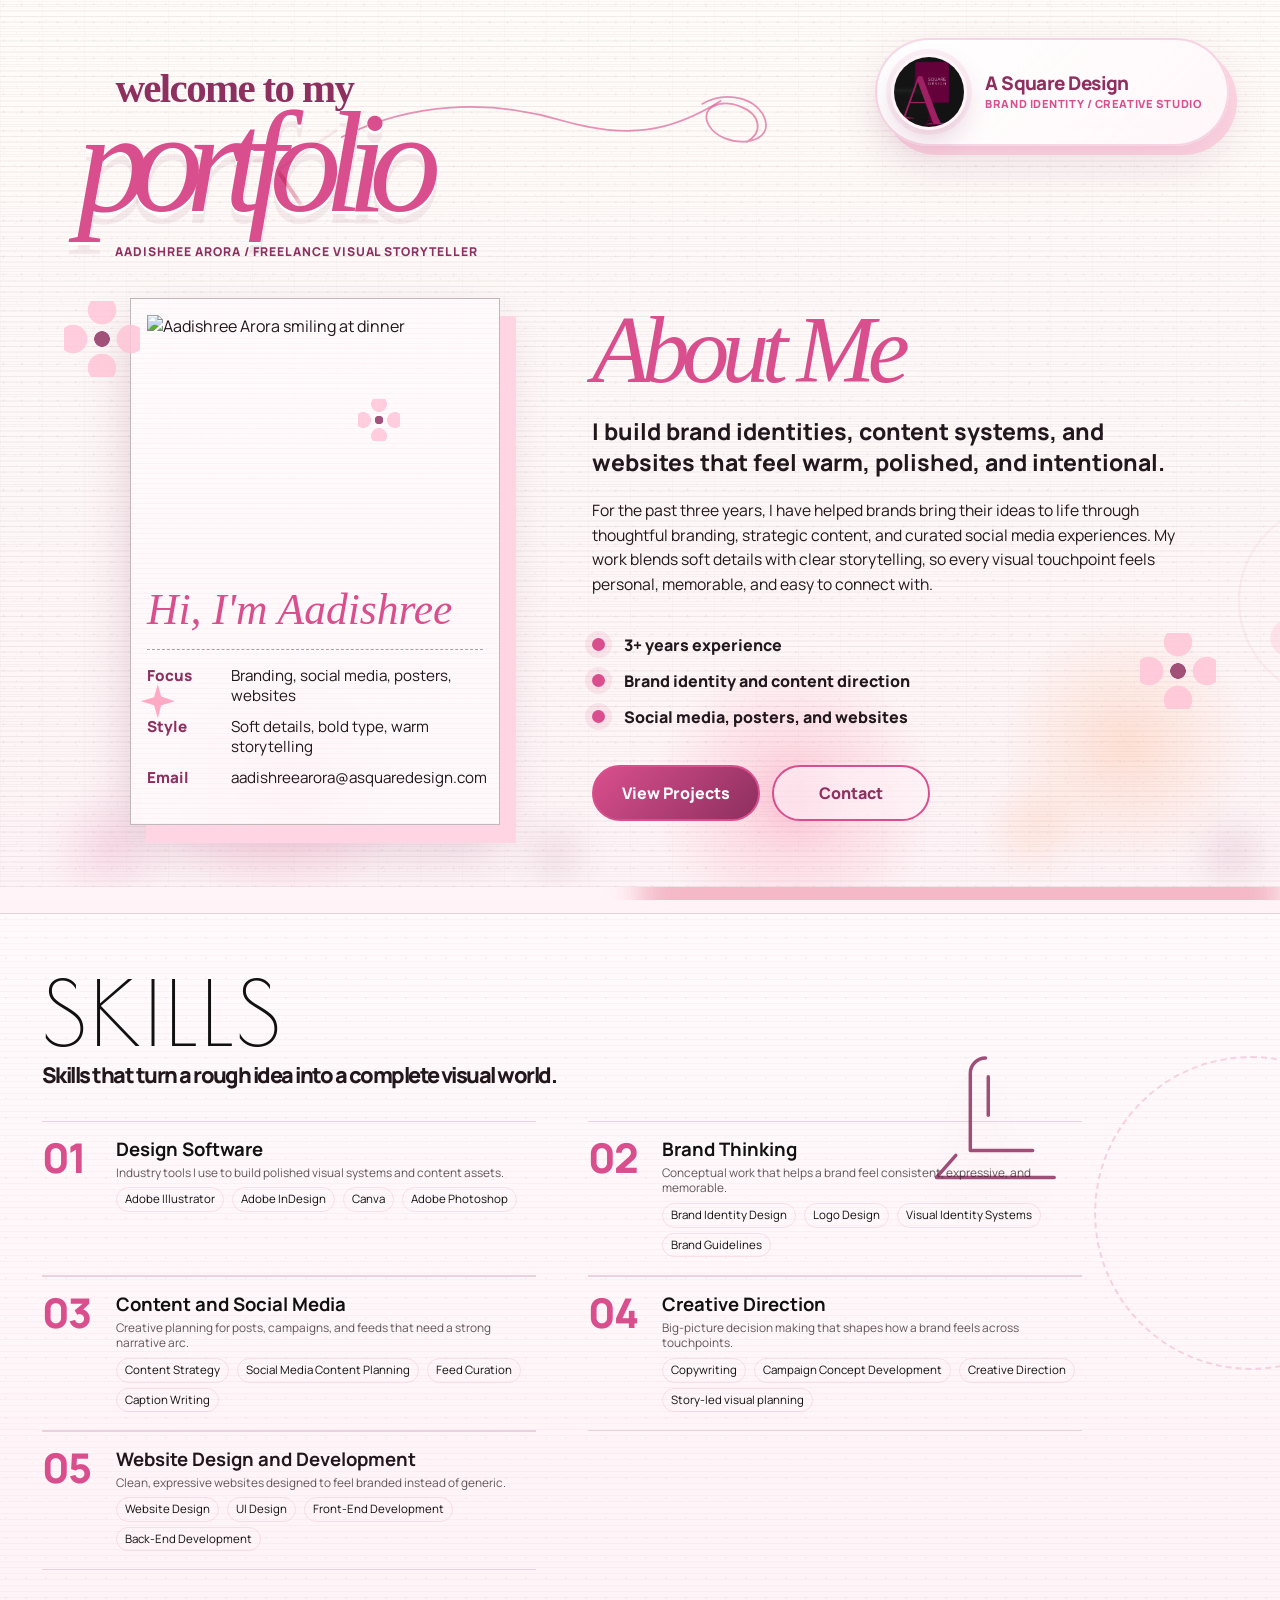
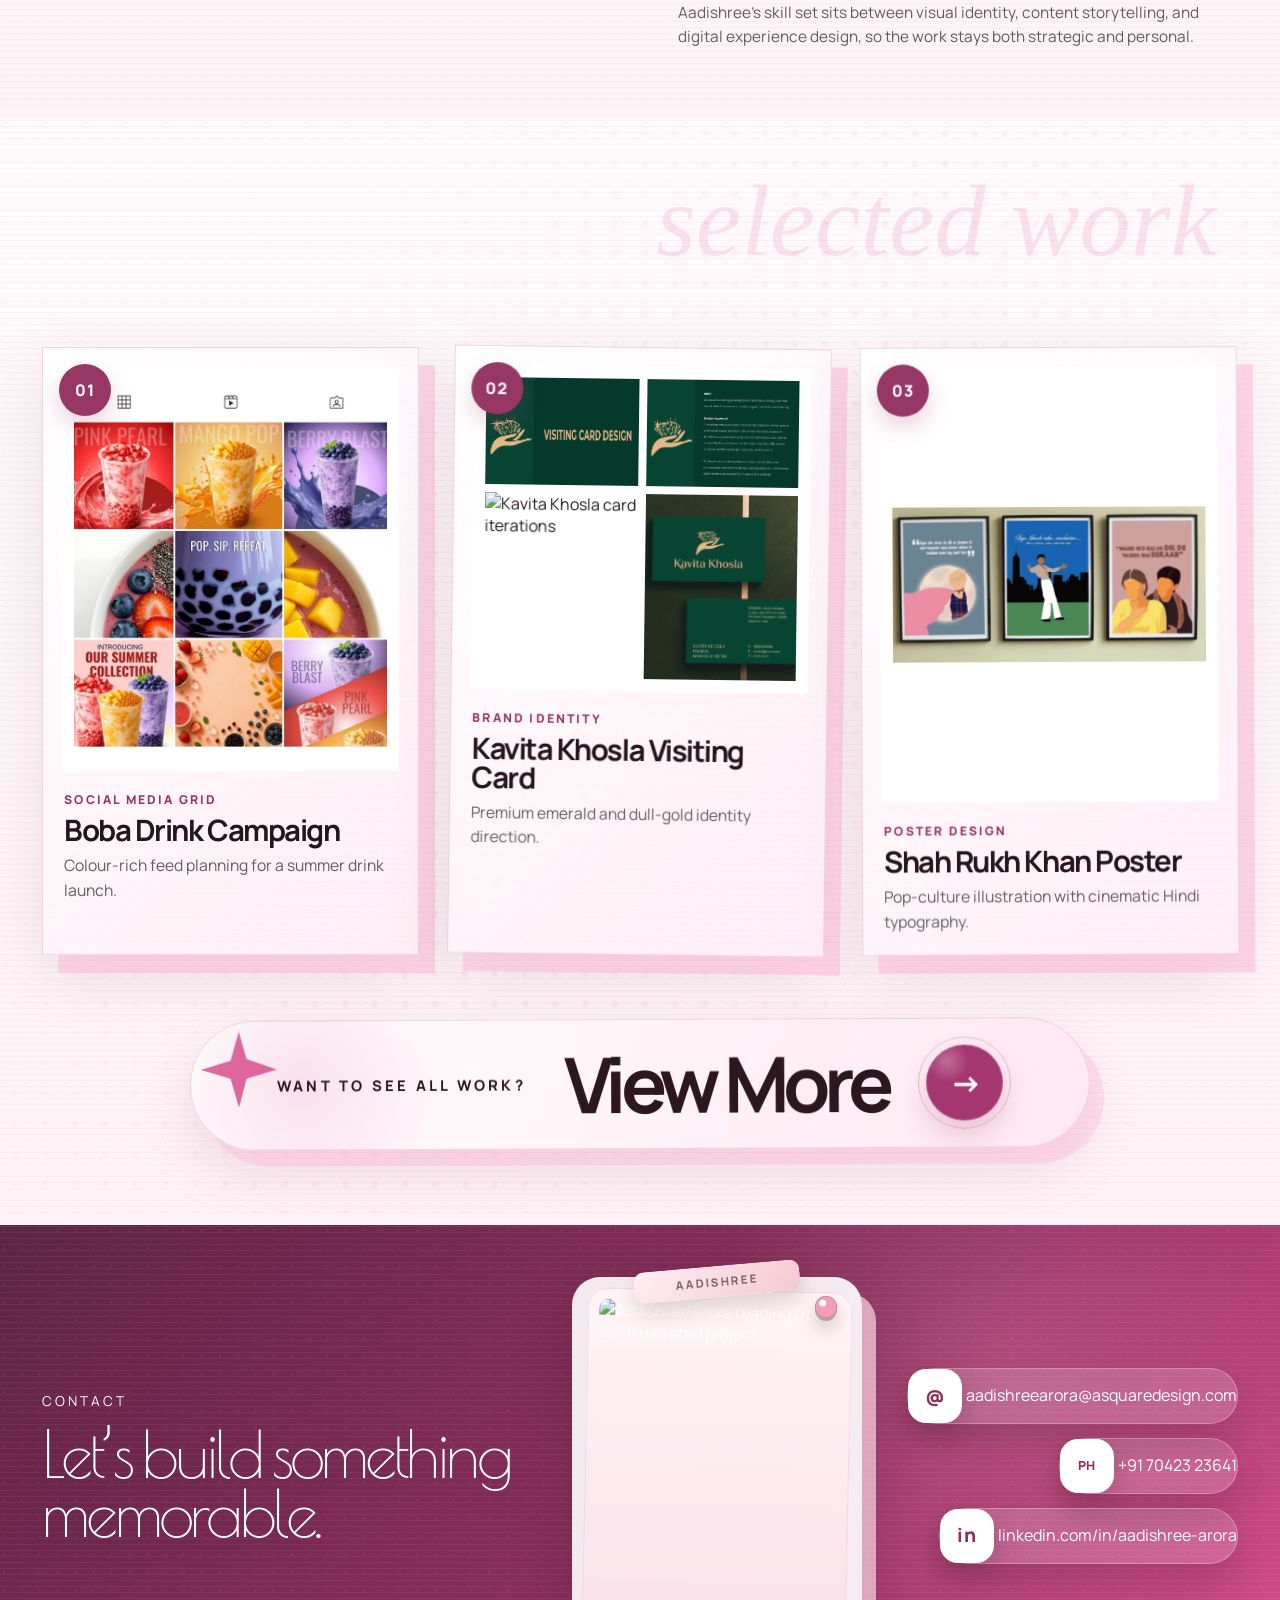
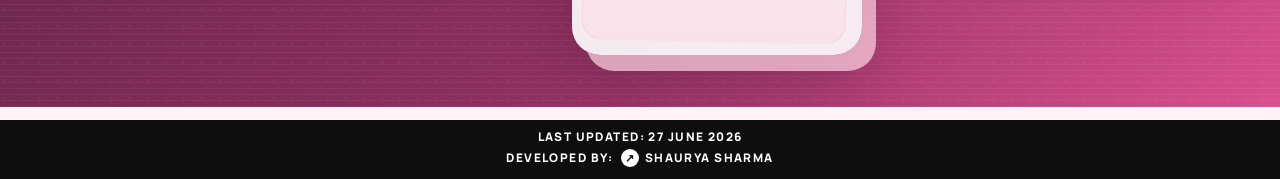
==== index.html @ a6f1e6f3 "Improve mobile responsiveness and brand badge" ====
<!DOCTYPE html>
<html lang="en">
  <head>
    <meta charset="UTF-8" />
    <meta name="viewport" content="width=device-width, initial-scale=1.0" />
    <title>Aadishree Arora Portfolio</title>
    <link rel="preconnect" href="https://fonts.googleapis.com" />
    <link rel="preconnect" href="https://fonts.gstatic.com" crossorigin />
    <link
      href="https://fonts.googleapis.com/css2?family=Bungee+Shade&family=Manrope:wght@300;400;500;700;800&family=Poiret+One&display=swap"
      rel="stylesheet"
    />
    <link rel="icon" type="image/png" href="./assets/a-square-design-logo.png" />
    <link rel="stylesheet" href="./styles.css?v=78" />
    <script src="./script.js" defer></script>
  </head>
  <body>
    <main class="site-shell">
      <section class="bio-panel dark-panel intro-panel" id="top">
        <div class="fresh-cover">
          <a class="fresh-cover__brand" href="#top" aria-label="A Square Design home">
            <img src="./assets/a-square-design-logo.png" alt="" />
            <span>A Square Design</span>
          </a>
          <div class="fresh-cover__star fresh-cover__star--one" aria-hidden="true"></div>
          <div class="fresh-cover__star fresh-cover__star--two" aria-hidden="true"></div>
          <div class="fresh-cover__flower fresh-cover__flower--one" aria-hidden="true"></div>
          <div class="fresh-cover__flower fresh-cover__flower--two" aria-hidden="true"></div>
          <div class="fresh-cover__flower fresh-cover__flower--three" aria-hidden="true"></div>

          <header class="fresh-cover__masthead" data-reveal="up">
            <p>welcome to my</p>
            <h1>portfolio</h1>
            <svg
              class="fresh-cover__portfolio-flourish"
              viewBox="0 0 920 270"
              aria-hidden="true"
              focusable="false"
            >
              <path
                d="M18 150 C162 78 320 72 470 116 C602 154 690 142 796 76"
              />
              <path
                d="M758 82 C810 52 876 72 888 116 C902 170 800 174 772 126 C752 92 792 70 838 88 C878 104 884 140 850 160"
              />
            </svg>
            <span>Aadishree Arora / freelance visual storyteller</span>
          </header>

          <div class="fresh-cover__polaroid" data-reveal="left">
            <img src="./assets/dinner-portrait-v3.png" alt="Aadishree Arora smiling at dinner" />
            <strong>Hi, I'm Aadishree</strong>
            <ul>
              <li><span>Focus</span> Branding, social media, posters, websites</li>
              <li><span>Style</span> Soft details, bold type, warm storytelling</li>
              <li><span>Email</span> aadishreearora@asquaredesign.com</li>
            </ul>
          </div>

          <article class="fresh-cover__about" data-reveal="right">
            <p class="fresh-cover__label">About Me</p>
            <p>
              I build brand identities, content systems, and websites that feel warm,
              polished, and intentional.
            </p>
            <p>
              For the past three years, I have helped brands bring their ideas to life
              through thoughtful branding, strategic content, and curated social media
              experiences. My work blends soft details with clear storytelling, so every
              visual touchpoint feels personal, memorable, and easy to connect with.
            </p>
            <div class="fresh-cover__facts">
              <span>3+ years experience</span>
              <span>Brand identity and content direction</span>
              <span>Social media, posters, and websites</span>
            </div>
            <div class="fresh-cover__actions">
              <a href="#projects">View Projects</a>
              <a href="#contact">Contact</a>
            </div>
          </article>
        </div>
        <div class="intro-orb intro-orb--one" aria-hidden="true"></div>
        <div class="intro-orb intro-orb--two" aria-hidden="true"></div>
        <div class="intro-dots" aria-hidden="true"></div>
        <div class="sticker sticker--palette" aria-hidden="true">
          <span class="palette-blob"></span>
        </div>
        <div class="sticker sticker--flower sticker--flower-dark" aria-hidden="true">
          <span class="flower-core"></span>
        </div>
        <div class="intro-floating-photo intro-floating-photo--left" aria-hidden="true">
          <img src="./assets/hero-cutout.png" alt="" />
        </div>
        <div class="intro-floating-photo intro-floating-photo--right" aria-hidden="true">
          <img src="./assets/dinner-portrait-v3.png" alt="" />
        </div>
        <div class="intro-deco intro-deco--flower" aria-hidden="true"></div>
        <div class="intro-deco intro-deco--flower-small" aria-hidden="true"></div>
        <div class="intro-deco intro-deco--sparkles" aria-hidden="true"></div>
        <div class="hero-shape hero-shape--one" aria-hidden="true">Brand</div>
        <div class="hero-shape hero-shape--two" aria-hidden="true">Social</div>
        <div class="hero-shape hero-shape--three" aria-hidden="true">Web</div>
        <div class="hero-scribble hero-scribble--one" aria-hidden="true"></div>
        <div class="hero-scribble hero-scribble--two" aria-hidden="true"></div>
        <nav class="intro-nav" aria-label="Portfolio shortcuts" data-reveal="up">
          <a class="intro-brand" href="#top" aria-label="A Square Design home">
            <img src="./assets/a-square-design-logo.png" alt="" />
            <span>A Square Design</span>
          </a>
          <button class="mobile-menu-toggle" type="button" aria-label="Open menu" aria-expanded="false">
            <span></span>
            <span></span>
            <span></span>
          </button>
          <div class="intro-nav-links">
            <a href="#projects">View Projects</a>
            <a href="#top">About</a>
            <a href="#contact">Contact</a>
          </div>
        </nav>
        <div class="bio-intro" data-reveal="up">
          <p class="intro-kicker">welcome to my</p>
          <h2 class="bio-mega-title">
            <span class="intro-hello">port</span><span class="intro-name">folio</span>
          </h2>
          <p class="intro-subtitle">
            Graphic designer / brand storyteller / social media creative
          </p>
          <div class="hero-cta-row">
            <a href="#projects">Portfolio</a>
            <a href="#contact">Work with me</a>
          </div>
        </div>

        <div class="bio-story-layout bio-open-layout">
          <div class="bio-copy bio-copy--plain" data-reveal="left">
            <p class="bio-window-label">Creative Profile</p>
            <p class="bio-lead">
              I build brand identities, content systems, and websites that feel
              warm, polished, and intentional.
            </p>
            <p>
              For the past three years, I have helped brands bring their ideas to life
              through thoughtful branding, strategic content, and curated social media
              experiences. My work blends soft details with clear storytelling, so every
              visual touchpoint feels personal, memorable, and easy to connect with.
            </p>

            <div class="bio-highlights">
              <span>3+ years of creative work</span>
              <span>Branding and content strategy</span>
              <span>Design with storytelling at the core</span>
            </div>
          </div>

          <div class="bio-side-info" data-reveal="up">
            <h3>What I Build</h3>
            <div class="bio-service-tags">
              <span>Branding</span>
              <span>Social Media</span>
              <span>Posters</span>
              <span>Website</span>
              <span>Content Direction</span>
              <span>Visual Systems</span>
            </div>

            <div class="bio-company-mark">
              <img src="./assets/a-square-design-logo.png" alt="A Square Design logo" />
              <div>
                <span>Freelance Practice</span>
                <strong>A Square Design</strong>
              </div>
            </div>

            <div class="intro-facts" aria-label="Creative highlights">
              <span>3+ years experience</span>
              <span>Brand identity, content direction, and visual systems</span>
              <span>Social media, posters, and website design</span>
              <span>Freelance designer with story-led thinking</span>
            </div>
          </div>

          <div class="feature-photo-card feature-photo-card--bio bio-photo-plain" data-reveal="right">
            <span class="intro-photo-pin" aria-hidden="true"></span>
            <img
              src="./assets/dinner-portrait-v3.png"
              alt="Aadishree Arora seated at dinner and smiling"
            />
            <p class="intro-photo-caption">Creative strategy with a soft, memorable visual language.</p>
          </div>
        </div>
      </section>

      <section class="services-panel paper-panel">
        <div class="sticker sticker--flower sticker--flower-small" aria-hidden="true">
          <span class="flower-core"></span>
        </div>
        <div class="sticker sticker--laptop" aria-hidden="true">
          <span class="laptop-screen"></span>
        </div>
        <div class="outline-shape outline-shape--right" aria-hidden="true"></div>
        <div class="typing-line-art" aria-hidden="true">
          <svg viewBox="0 0 420 260" role="img">
            <path class="laptop-screen-line" d="M105 42h210c12 0 22 10 22 22v112H83V64c0-12 10-22 22-22Z" />
            <path class="laptop-screen-line" d="M109 69h204v84H109Z" />
            <path class="laptop-base-line" d="M62 183h296l28 32H34l28-32Z" />
            <path class="laptop-base-line" d="M174 194h72" />
            <path class="laptop-base-line" d="M94 215h232" />
            <path class="typing-hand typing-hand--left" d="M58 131c30-20 65-10 83 20l16 27" />
            <path class="typing-hand typing-hand--left" d="M131 172c-20 4-40 14-55 30" />
            <path class="typing-hand typing-hand--left" d="M151 176c-23 2-49 11-72 24" />
            <path class="typing-hand typing-hand--right" d="M362 131c-30-20-65-10-83 20l-16 27" />
            <path class="typing-hand typing-hand--right" d="M289 172c20 4 40 14 55 30" />
            <path class="typing-hand typing-hand--right" d="M269 176c23 2 49 11 72 24" />
            <path class="screen-spark" d="M174 94h72" />
            <path class="screen-spark" d="M174 115h46" />
            <path class="screen-spark" d="M238 115h28" />
            <path class="screen-spark" d="M174 136h94" />
          </svg>
        </div>
        <h2 class="section-title section-title--skills">SKILLS</h2>

        <div class="skills-list">
          <article class="skill-row" data-reveal="up">
            <span class="skill-index">01</span>
            <div class="skill-copy">
              <h3>Design Software</h3>
              <p>Industry tools I use to build polished visual systems and content assets.</p>
              <ul>
                <li>Adobe Illustrator</li>
                <li>Adobe InDesign</li>
                <li>Canva</li>
                <li>Adobe Photoshop</li>
              </ul>
            </div>
          </article>

          <article class="skill-row" data-reveal="up">
            <span class="skill-index">02</span>
            <div class="skill-copy">
              <h3>Brand Thinking</h3>
              <p>Conceptual work that helps a brand feel consistent, expressive, and memorable.</p>
              <ul>
                <li>Brand Identity Design</li>
                <li>Logo Design</li>
                <li>Visual Identity Systems</li>
                <li>Brand Guidelines</li>
              </ul>
            </div>
          </article>

          <article class="skill-row" data-reveal="up">
            <span class="skill-index">03</span>
            <div class="skill-copy">
              <h3>Content and Social Media</h3>
              <p>Creative planning for posts, campaigns, and feeds that need a strong narrative arc.</p>
              <ul>
                <li>Content Strategy</li>
                <li>Social Media Content Planning</li>
                <li>Feed Curation</li>
                <li>Caption Writing</li>
              </ul>
            </div>
          </article>

          <article class="skill-row" data-reveal="up">
            <span class="skill-index">04</span>
            <div class="skill-copy">
              <h3>Creative Direction</h3>
              <p>Big-picture decision making that shapes how a brand feels across touchpoints.</p>
              <ul>
                <li>Copywriting</li>
                <li>Campaign Concept Development</li>
                <li>Creative Direction</li>
                <li>Story-led visual planning</li>
              </ul>
            </div>
          </article>

          <article class="skill-row" id="website-skill" data-reveal="up">
            <span class="skill-index">05</span>
            <div class="skill-copy">
              <h3>Website Design and Development</h3>
              <p>Clean, expressive websites designed to feel branded instead of generic.</p>
              <ul>
                <li>Website Design</li>
                <li>UI Design</li>
                <li>Front-End Development</li>
                <li>Back-End Development</li>
              </ul>
            </div>
          </article>
        </div>

        <div class="skills-side-note" data-reveal="left">
          <p>
            Aadishree’s skill set sits between visual identity, content storytelling,
            and digital experience design, so the work stays both strategic and personal.
          </p>
        </div>
      </section>

      <section class="projects-panel paper-panel" id="projects">
        <h2 class="projects-mega-title">PROJECTS</h2>

        <div class="featured-projects-grid" aria-label="Featured projects">
          <article class="featured-project-card featured-project-card--wide" data-reveal="up">
            <span class="featured-project-number">01</span>
            <div class="featured-project-image">
              <img
                src="./assets/social-boba-grid.png"
                alt="Bubble tea social media grid design"
              />
            </div>
            <div class="featured-project-copy">
              <p>Social Media Grid</p>
              <h3>Boba Drink Campaign</h3>
              <span>Colour-rich feed planning for a summer drink launch.</span>
            </div>
          </article>

          <article class="featured-project-card" data-reveal="up">
            <span class="featured-project-number">02</span>
            <div class="featured-project-image featured-project-mosaic">
              <img
                src="./assets/kavita-visiting-card-cover.png"
                alt="Kavita Khosla visiting card cover"
              />
              <img
                src="./assets/kavita-brief-approach.png"
                alt="Kavita Khosla brief and approach board"
              />
              <img
                src="./assets/kavita-card-iterations.png"
                alt="Kavita Khosla card iterations"
              />
              <img
                src="./assets/kavita-card-mockup.png"
                alt="Kavita Khosla visiting card mockup"
              />
            </div>
            <div class="featured-project-copy">
              <p>Brand Identity</p>
              <h3>Kavita Khosla Visiting Card</h3>
              <span>Premium emerald and dull-gold identity direction.</span>
            </div>
          </article>

          <article class="featured-project-card" data-reveal="up">
            <span class="featured-project-number">03</span>
            <div class="featured-project-image featured-project-image--single">
              <img
                src="./assets/posters-frame-triptych.png"
                alt="Framed poster series featuring a Shah Rukh Khan inspired poster"
              />
            </div>
            <div class="featured-project-copy">
              <p>Poster Design</p>
              <h3>Shah Rukh Khan Poster</h3>
              <span>Pop-culture illustration with cinematic Hindi typography.</span>
            </div>
          </article>
        </div>

        <a class="more-projects-panel more-projects-link" href="./projects.html" aria-label="View more projects" data-reveal="up">
          <span class="more-projects-eyebrow">Want to see all work?</span>
          <strong>View More</strong>
          <span class="more-projects-arrow" aria-hidden="true">→</span>
        </a>

      </section>

      <footer class="footer-panel dark-panel" id="contact">
        <div data-reveal="left">
          <p class="section-kicker">Contact</p>
          <h2>Let’s build something memorable.</h2>
        </div>

        <div class="contact-photo-card" data-reveal="up">
          <img
            src="./assets/reading-portrait-v3.png"
            alt="Aadishree Arora reading from her illustrated project"
          />
        </div>

        <div class="contact-links" data-reveal="right">
          <a href="mailto:aadishreearora@asquaredesign.com">
            <span class="contact-icon contact-icon--mail" aria-hidden="true">@</span>
            <span>aadishreearora@asquaredesign.com</span>
          </a>
          <a href="tel:+917042323641">
            <span class="contact-icon contact-icon--phone" aria-hidden="true">PH</span>
            <span>+91 70423 23641</span>
          </a>
          <a
            href="https://www.linkedin.com/in/aadishree-arora"
            target="_blank"
            rel="noreferrer"
            >
            <span class="contact-icon contact-icon--linkedin" aria-hidden="true">in</span>
            <span>linkedin.com/in/aadishree-arora</span></a
          >
        </div>
      </footer>

      <div class="site-credit-line" aria-label="Site credits">
        <span>Last updated: 27 June 2026</span>
        <span>
          Developed by:
          <a href="https://portfolio-shaurya28.vercel.app/" target="_blank" rel="noreferrer">
            <span class="site-credit-mark" aria-hidden="true">↗</span>
            Shaurya Sharma
          </a>
        </span>
      </div>
    </main>
  </body>
</html>
---- styles.css ----
:root {
  --paper: #fff8f8;
  --paper-shadow: #efd8de;
  --paper-blush: #f9e7ec;
  --ink: #24181c;
  --ink-soft: #5e4a52;
  --charcoal: #563f48;
  --panel-dark: #614952;
  --accent: #f4b8c6;
  --accent-strong: #e694ad;
  --accent-pale: #ffeaf0;
  --panel-radius: 34px;
  --shadow: 0 24px 60px rgba(116, 77, 90, 0.12);
}

* {
  box-sizing: border-box;
}

html {
  scroll-behavior: smooth;
}

body {
  margin: 0;
  font-family: "Manrope", sans-serif;
  color: var(--ink);
  background:
    radial-gradient(circle at top left, rgba(244, 184, 198, 0.45), transparent 20%),
    radial-gradient(circle at 92% 8%, rgba(255, 232, 239, 0.8), transparent 18%),
    linear-gradient(180deg, #fff4f5 0%, #fdf0f2 100%);
  background-size: 135% 135%, 125% 125%, auto;
  animation: backgroundDrift 18s ease-in-out infinite alternate;
}

img {
  display: block;
  max-width: 100%;
}

html {
  scroll-behavior: smooth;
}

#top,
#about,
#contact,
#branding-project,
#social-media-project,
#website-skill,
#projects {
  scroll-margin-top: 24px;
}

.site-shell {
  width: calc(100% - clamp(12px, 1.4vw, 24px));
  margin: clamp(6px, 0.7vw, 12px) auto;
  padding: 0;
}

.opening-screen {
  position: fixed;
  inset: 0;
  z-index: 999;
  display: grid;
  place-items: center;
  align-content: center;
  gap: 10px;
  background:
    radial-gradient(circle at center, rgba(255, 255, 255, 0.96), rgba(252, 227, 235, 0.98)),
    linear-gradient(135deg, rgba(255, 255, 255, 0.94), rgba(248, 204, 218, 0.96));
  animation: openingFade 1.7s ease 2s forwards;
  pointer-events: none;
}

.opening-screen__flower {
  position: relative;
  width: 138px;
  height: 138px;
  border-radius: 50%;
  background:
    radial-gradient(circle at center, #fff8fb 0 16%, transparent 17%),
    radial-gradient(circle at 50% 7%, var(--accent) 0 26%, transparent 27%),
    radial-gradient(circle at 92% 50%, var(--accent) 0 26%, transparent 27%),
    radial-gradient(circle at 50% 92%, var(--accent) 0 26%, transparent 27%),
    radial-gradient(circle at 8% 50%, var(--accent) 0 26%, transparent 27%),
    radial-gradient(circle at 20% 20%, #ffd7e3 0 21%, transparent 22%),
    radial-gradient(circle at 80% 20%, #ffd7e3 0 21%, transparent 22%),
    radial-gradient(circle at 80% 80%, #ffd7e3 0 21%, transparent 22%),
    radial-gradient(circle at 20% 80%, #ffd7e3 0 21%, transparent 22%);
  box-shadow: 0 18px 42px rgba(230, 148, 173, 0.28);
  animation: flowerBloom 1.4s cubic-bezier(0.2, 0.9, 0.15, 1);
}

.opening-screen__label,
.opening-screen__title {
  margin: 0;
  color: var(--ink);
  animation: openingLift 0.9s ease both;
}

.opening-screen__label {
  font-size: 0.85rem;
  letter-spacing: 0.26em;
  text-transform: uppercase;
  animation-delay: 0.28s;
}

.opening-screen__title {
  font-family: "Poiret One", cursive;
  font-size: clamp(3rem, 9vw, 6rem);
  animation-delay: 0.42s;
}

.paper-panel,
.dark-panel {
  position: relative;
  overflow: hidden;
  border-radius: clamp(18px, 2vw, 30px);
  margin-bottom: clamp(8px, 1vw, 14px);
  animation: sectionRise 0.95s ease both;
}

.paper-panel {
  background:
    linear-gradient(rgba(255, 255, 255, 0.74), rgba(255, 255, 255, 0.78)),
    url("./assets/paper-texture.svg");
  background-size: cover;
  box-shadow:
    inset 0 0 0 1px rgba(36, 24, 28, 0.04),
    0 16px 44px rgba(116, 77, 90, 0.09);
}

.dark-panel {
  background:
    linear-gradient(rgba(97, 73, 82, 0.94), rgba(97, 73, 82, 0.94)),
    url("./assets/paper-texture.svg");
  background-size: cover;
  color: #fff6f8;
}

[data-reveal] {
  opacity: 0;
  transform: translateY(36px);
  transition:
    opacity 0.8s ease,
    transform 0.8s cubic-bezier(0.22, 1, 0.36, 1);
  will-change: opacity, transform;
}

[data-reveal="left"] {
  transform: translateX(-42px);
}

[data-reveal="right"] {
  transform: translateX(42px);
}

[data-reveal="up"] {
  transform: translateY(42px);
}

[data-reveal].is-visible {
  opacity: 1;
  transform: translate(0, 0);
}

.top-pills {
  position: relative;
  z-index: 3;
  display: flex;
  gap: 14px;
  padding: 22px 26px 0;
  flex-wrap: wrap;
}

.top-pills span,
.top-pills a {
  border-radius: 999px;
  background: rgba(244, 184, 198, 0.28);
  color: rgba(36, 24, 28, 0.8);
  padding: 10px 18px;
  font-size: 0.82rem;
  letter-spacing: 0.08em;
  text-transform: uppercase;
  text-decoration: none;
  border: 1px solid rgba(230, 148, 173, 0.18);
  box-shadow: 0 8px 18px rgba(233, 178, 194, 0.18);
  animation: chipFloat 4.8s ease-in-out infinite;
}

.top-pills span:nth-child(2) {
  animation-delay: 0.35s;
}

.top-pills span:nth-child(3) {
  animation-delay: 0.7s;
}

.top-pills a {
  background: rgba(97, 73, 82, 0.12);
}

.hero {
  position: relative;
  min-height: 100vh;
  padding-bottom: 26px;
}

.hero::before,
.hero::after {
  content: "";
  position: absolute;
  pointer-events: none;
}

.hero::before {
  right: 5%;
  top: 12%;
  z-index: 0;
  width: min(46vw, 720px);
  height: min(42vw, 620px);
  border-radius: 45% 55% 50% 50% / 55% 45% 55% 45%;
  background:
    radial-gradient(circle at 24% 32%, rgba(230, 148, 173, 0.26), transparent 24%),
    radial-gradient(circle at 74% 60%, rgba(244, 184, 198, 0.32), transparent 34%),
    linear-gradient(135deg, rgba(255, 234, 240, 0.72), rgba(255, 248, 251, 0.12));
  filter: blur(1px);
  animation: heroBlobDance 12s ease-in-out infinite alternate;
}

.hero::after {
  right: 5%;
  bottom: 7%;
  z-index: 0;
  width: 280px;
  height: 210px;
  opacity: 0.42;
  background-image: radial-gradient(circle, rgba(230, 148, 173, 0.72) 0 3px, transparent 4px);
  background-size: 24px 24px;
  transform: rotate(-8deg);
  animation: dotDrift 9s ease-in-out infinite alternate;
}

.hero-grid {
  position: relative;
  z-index: 2;
  display: grid;
  grid-template-columns: minmax(320px, 0.95fr) 1.05fr;
  align-items: center;
  gap: 24px;
  min-height: calc(100vh - 190px);
  padding: 10px 26px 0;
}

.hero-portrait-wrap {
  position: relative;
  min-height: 100%;
  display: flex;
  align-items: end;
  padding-left: 118px;
}

.hero-portrait {
  position: relative;
  z-index: 2;
  width: min(100%, 560px);
  margin-left: 22px;
  filter:
    grayscale(1)
    contrast(1.06)
    drop-shadow(10px 0 0 var(--accent))
    drop-shadow(-10px 0 0 var(--accent))
    drop-shadow(0 10px 0 var(--accent))
    drop-shadow(0 -10px 0 var(--accent))
    drop-shadow(7px 7px 0 var(--accent))
    drop-shadow(-7px 7px 0 var(--accent))
    drop-shadow(7px -7px 0 var(--accent))
    drop-shadow(-7px -7px 0 var(--accent));
  animation: portraitFloat 5.8s ease-in-out infinite 2.1s;
}

.hero-side-name {
  position: absolute;
  left: 8px;
  top: 36px;
  bottom: 24px;
  z-index: 2;
  writing-mode: vertical-rl;
  text-orientation: upright;
  font-family: "Bungee Shade", cursive;
  font-size: clamp(2.9rem, 4.3vw, 4.9rem);
  line-height: 0.92;
  letter-spacing: 0.1em;
  text-transform: uppercase;
  color: rgba(230, 148, 173, 0.86);
  text-shadow:
    3px 3px 0 rgba(255, 255, 255, 0.95),
    8px 8px 24px rgba(230, 148, 173, 0.18);
  display: flex;
  align-items: flex-start;
  justify-content: center;
  pointer-events: none;
}

.hero-copy {
  position: relative;
  align-self: center;
  padding: 48px 18px 32px 0;
  animation: copyFade 1.1s ease both 0.65s;
}

.hero-copy::before {
  content: "";
  position: absolute;
  z-index: -1;
  inset: -28px -46px auto -20px;
  width: min(108%, 820px);
  height: 68%;
  border-radius: 58px 42px 64px 38px;
  background:
    linear-gradient(135deg, rgba(248, 213, 224, 0.86), rgba(255, 248, 251, 0.34)),
    url("./assets/paper-texture.svg");
  border: 1px solid rgba(97, 73, 82, 0.1);
  box-shadow: 0 22px 52px rgba(116, 77, 90, 0.1);
  transform: rotate(-1.1deg);
}

.hero-copy::after {
  content: "";
  position: absolute;
  z-index: -2;
  right: 4%;
  bottom: 22%;
  width: 68%;
  height: 46%;
  border-radius: 999px;
  background: radial-gradient(circle, rgba(244, 184, 198, 0.22), transparent 68%);
  filter: blur(18px);
  animation: glowBreath 7s ease-in-out infinite;
}

.eyebrow,
.section-kicker {
  margin: 0 0 12px;
  font-size: 0.85rem;
  letter-spacing: 0.22em;
  text-transform: uppercase;
}

.mega-title,
.section-title,
.bio-copy h2,
.footer-panel h2 {
  margin: 0;
  font-family: "Poiret One", cursive;
  font-weight: 400;
  line-height: 0.92;
  letter-spacing: 0.03em;
}

.mega-title {
  font-size: clamp(4.4rem, 11vw, 9rem);
  white-space: nowrap;
}

.accent-letter {
  position: relative;
  display: inline-block;
}

.accent-letter::after {
  content: "";
  position: absolute;
  inset: 50% auto auto 50%;
  width: 0.26em;
  height: 0.26em;
  border-radius: 50%;
  background: var(--accent-strong);
  transform: translate(-50%, -56%);
  box-shadow: 0 0 0 8px rgba(230, 148, 173, 0.15);
  animation: dotPulse 3s ease-in-out infinite;
}

.hero-summary {
  max-width: 560px;
  margin: 24px 0 0;
  font-size: clamp(1.2rem, 1.55vw, 1.45rem);
  line-height: 1.72;
  color: rgba(36, 24, 28, 0.78);
}

.hero-services-grid {
  display: grid;
  grid-template-columns: repeat(3, minmax(0, 1fr));
  gap: 14px;
  max-width: 720px;
  margin-top: 32px;
}

.hero-services-grid article {
  position: relative;
  overflow: hidden;
  min-height: 104px;
  display: grid;
  place-items: center;
  padding: 24px 58px 24px 24px;
  border-radius: 999px;
  background:
    radial-gradient(circle at 88% 50%, rgba(255, 248, 251, 0.86), transparent 18%),
    linear-gradient(135deg, rgba(250, 214, 226, 0.86), rgba(255, 248, 251, 0.72)),
    url("./assets/paper-texture.svg");
  border: 1px solid rgba(230, 148, 173, 0.2);
  box-shadow:
    inset 0 0 0 1px rgba(255, 255, 255, 0.42),
    0 18px 36px rgba(116, 77, 90, 0.1);
  transition:
    transform 0.28s ease,
    box-shadow 0.28s ease;
  animation: softLift 6.5s ease-in-out infinite;
}

.hero-services-grid article::after {
  content: "";
  position: absolute;
  right: -22px;
  top: 50%;
  width: 96px;
  height: 96px;
  border-radius: 50%;
  transform: translateY(-50%);
  background:
    radial-gradient(circle at center, rgba(255, 248, 251, 0.94), transparent 42%),
    rgba(97, 73, 82, 0.05);
}

.hero-services-grid article:hover {
  transform: translateY(-7px);
  box-shadow: 0 26px 48px rgba(116, 77, 90, 0.15);
}

.hero-services-grid article:nth-child(2) {
  animation-delay: -1.4s;
}

.hero-services-grid article:nth-child(3) {
  animation-delay: -2.6s;
}

.hero-services-grid .service-orb {
  display: inline-flex;
  position: absolute;
  top: 50%;
  right: 18px;
  width: 38px;
  height: 38px;
  border-radius: 50%;
  align-items: center;
  justify-content: center;
  transform: translateY(-50%);
  margin: 0;
  background: rgba(255, 248, 251, 0.78);
  color: var(--ink);
  font-size: 0.78rem;
  font-weight: 800;
  box-shadow: 0 10px 20px rgba(116, 77, 90, 0.12);
}

.hero-services-grid h3 {
  position: relative;
  z-index: 1;
  margin: 0;
  font-size: clamp(1.35rem, 1.9vw, 2rem);
  line-height: 1.05;
  letter-spacing: -0.03em;
  text-align: center;
}

.hero-services-grid p {
  margin: 0;
  color: rgba(36, 24, 28, 0.68);
  font-size: 0.9rem;
  line-height: 1.65;
}

.hero-pink-note {
  position: absolute;
  right: 10%;
  bottom: 28%;
  z-index: 1;
  width: 172px;
  padding: 16px 18px;
  border-radius: 24px;
  background:
    linear-gradient(145deg, rgba(244, 184, 198, 0.84), rgba(255, 234, 240, 0.76)),
    url("./assets/paper-texture.svg");
  border: 1px solid rgba(230, 148, 173, 0.24);
  box-shadow: 0 20px 42px rgba(116, 77, 90, 0.14);
  transform: rotate(7deg);
  animation: noteFloat 6s ease-in-out infinite;
}

.hero-floating-card {
  position: absolute;
  z-index: 1;
  display: grid;
  place-items: center;
  width: 160px;
  height: 88px;
  border-radius: 28px 22px 32px 18px;
  background:
    linear-gradient(145deg, rgba(255, 234, 240, 0.86), rgba(255, 248, 251, 0.7)),
    url("./assets/paper-texture.svg");
  border: 1px solid rgba(230, 148, 173, 0.22);
  box-shadow: 0 22px 44px rgba(116, 77, 90, 0.13);
  color: rgba(36, 24, 28, 0.62);
  font-size: 0.78rem;
  letter-spacing: 0.18em;
  text-transform: uppercase;
  pointer-events: none;
}

.hero-floating-card--one {
  right: 19%;
  top: 22%;
  transform: rotate(-8deg);
  animation: floatCardOne 8s ease-in-out infinite;
}

.hero-floating-card--two {
  right: 6%;
  top: 45%;
  transform: rotate(9deg);
  animation: floatCardTwo 9s ease-in-out infinite;
}

.hero-sparkle-trail {
  position: absolute;
  z-index: 1;
  left: 52%;
  bottom: 16%;
  width: 260px;
  height: 180px;
  opacity: 0.68;
  background-image:
    radial-gradient(circle, rgba(230, 148, 173, 0.55) 0 5px, transparent 6px),
    radial-gradient(circle, rgba(255, 248, 251, 0.85) 0 3px, transparent 4px);
  background-size: 34px 34px, 48px 48px;
  transform: rotate(-14deg);
  animation: sparkleSlide 7s ease-in-out infinite alternate;
  pointer-events: none;
}

.hero-pink-note span,
.hero-pink-note strong {
  display: block;
}

.hero-pink-note span {
  margin-bottom: 4px;
  color: rgba(36, 24, 28, 0.66);
  font-size: 0.68rem;
  letter-spacing: 0.18em;
  text-transform: uppercase;
}

.hero-pink-note strong {
  color: var(--ink);
  font-family: "Poiret One", cursive;
  font-size: 1.75rem;
  font-weight: 400;
  line-height: 0.95;
}

.hero-band {
  display: grid;
  grid-template-columns: 1fr auto;
  align-items: center;
  gap: 18px;
  margin: -34px 26px 0;
  padding: 30px 34px;
  border-radius: 26px;
  background:
    linear-gradient(rgba(97, 73, 82, 0.95), rgba(97, 73, 82, 0.95)),
    url("./assets/paper-texture.svg");
  background-size: cover;
  color: #fff8fb;
  position: relative;
  z-index: 3;
  box-shadow: 0 20px 45px rgba(95, 68, 80, 0.2);
}

.hero-band-copy p,
.projects-note,
.projects-feature-copy p,
.footer-panel p,
.bio-copy p {
  line-height: 1.8;
}

.hero-band-copy p {
  margin: 0;
  max-width: 660px;
  color: rgba(255, 248, 251, 0.84);
}

.hero-name-block {
  display: flex;
  flex-direction: column;
  align-items: flex-end;
  text-align: right;
}

.hero-name-label {
  font-size: clamp(2rem, 4vw, 3.85rem);
  font-weight: 300;
  letter-spacing: 0.02em;
}

.hero-name-subtitle {
  color: rgba(255, 248, 251, 0.72);
}

.bio-panel {
  display: grid;
  gap: 34px;
  padding: 70px 42px 78px;
}

.bio-intro {
  position: relative;
  z-index: 1;
}

.bio-mega-title {
  font-size: clamp(4rem, 11vw, 8.4rem);
  line-height: 0.92;
  letter-spacing: 0.02em;
}

.bio-story-layout {
  display: grid;
  grid-template-columns: minmax(0, 0.95fr) minmax(320px, 0.78fr);
  align-items: start;
  gap: 42px;
}

.bio-board-layout {
  grid-template-columns: minmax(320px, 0.95fr) minmax(280px, 0.62fr) minmax(260px, 0.52fr);
  align-items: stretch;
  gap: 24px;
}

.bio-open-layout {
  grid-template-columns: minmax(0, 1.15fr) minmax(260px, 0.55fr) minmax(240px, 0.45fr);
  align-items: center;
  gap: clamp(26px, 4vw, 56px);
}

.bio-window-card,
.bio-folder-card {
  position: relative;
  overflow: hidden;
  border-radius: 28px;
  background: rgba(255, 255, 255, 0.08);
  border: 1px solid rgba(255, 255, 255, 0.12);
  box-shadow:
    inset 0 0 0 1px rgba(255, 255, 255, 0.04),
    0 22px 46px rgba(29, 17, 22, 0.16);
}

.bio-window-card {
  padding: 64px 30px 30px;
}

.bio-window-bar {
  position: absolute;
  top: 0;
  left: 0;
  right: 0;
  display: flex;
  gap: 8px;
  padding: 14px 18px;
  background: rgba(255, 248, 251, 0.14);
  border-bottom: 1px solid rgba(255, 255, 255, 0.12);
}

.bio-window-bar span {
  width: 12px;
  height: 12px;
  border-radius: 50%;
  background: var(--accent);
}

.bio-window-bar span:nth-child(2) {
  background: #f4d08b;
}

.bio-window-bar span:nth-child(3) {
  background: #90d9a4;
}

.bio-window-label {
  margin: 0 0 12px;
  color: rgba(255, 248, 251, 0.62);
  font-size: 0.72rem;
  letter-spacing: 0.2em;
  text-transform: uppercase;
}

.bio-copy--plain {
  max-width: 780px;
}

.bio-side-info {
  align-self: center;
}

.bio-side-info h3 {
  margin: 0 0 18px;
  color: #fff8fb;
  font-size: clamp(1.7rem, 3vw, 2.45rem);
  line-height: 1;
}

.bio-folder-card {
  align-self: start;
  padding: 34px 24px 24px;
}

.folder-tab {
  position: absolute;
  top: 0;
  left: 24px;
  width: 108px;
  height: 28px;
  border-radius: 0 0 14px 14px;
  background: rgba(244, 184, 198, 0.28);
  border: 1px solid rgba(255, 255, 255, 0.12);
  border-top: 0;
}

.bio-folder-card h3 {
  margin: 0 0 18px;
  color: #fff8fb;
  font-size: clamp(1.65rem, 3vw, 2.4rem);
  line-height: 1;
}

.bio-service-tags {
  display: flex;
  flex-wrap: wrap;
  gap: 10px;
}

.bio-service-tags span {
  padding: 10px 13px;
  border-radius: 0;
  color: rgba(255, 248, 251, 0.82);
  background: transparent;
  border: 0;
  border-bottom: 1px solid rgba(255, 248, 251, 0.2);
  font-size: 0.86rem;
  padding-left: 0;
}

.bio-copy h2,
.section-title,
.footer-panel h2 {
  font-size: clamp(2.6rem, 5vw, 5.2rem);
}

.bio-copy > p {
  max-width: 720px;
  color: rgba(255, 246, 248, 0.82);
}

.bio-lead {
  font-size: clamp(1.45rem, 2vw, 2rem);
  line-height: 1.55;
  color: #fff8fb;
  margin: 0 0 22px;
}

.bio-highlights {
  display: flex;
  flex-wrap: wrap;
  gap: 14px;
  margin-top: 28px;
}

.bio-highlights span {
  padding: 0 18px 0 0;
  border-radius: 0;
  background: transparent;
  border: 0;
  border-right: 1px solid rgba(255, 248, 251, 0.18);
  color: rgba(255, 248, 251, 0.88);
  letter-spacing: 0.03em;
}

.bio-company-mark {
  display: grid;
  grid-template-columns: 62px minmax(0, 1fr);
  gap: 14px;
  align-items: center;
  width: 100%;
  margin-top: 26px;
  padding: 18px 0 0;
  border-top: 1px solid rgba(255, 248, 251, 0.16);
  background: transparent;
  border-radius: 0;
  box-shadow: none;
}

.bio-company-mark img {
  width: 62px;
  height: 62px;
  border-radius: 18px;
  object-fit: cover;
  border: 1px solid rgba(244, 184, 198, 0.26);
}

.bio-company-mark span,
.bio-company-mark strong {
  display: block;
}

.bio-company-mark span {
  margin-bottom: 4px;
  color: rgba(255, 248, 251, 0.62);
  font-size: 0.72rem;
  letter-spacing: 0.18em;
  text-transform: uppercase;
}

.bio-company-mark strong {
  color: #fff8fb;
  font-size: 1.08rem;
  line-height: 1.15;
  letter-spacing: 0.08em;
  text-transform: uppercase;
}

.service-card h3,
.projects-feature-copy h3,
.project-card h3,
.skill-copy h3 {
  margin: 0 0 12px;
  font-size: 1.15rem;
}

.feature-photo-card {
  padding: 18px;
  border-radius: 30px;
  background: rgba(255, 255, 255, 0.08);
  border: 1px solid rgba(255, 255, 255, 0.08);
  box-shadow: inset 0 0 0 1px rgba(255, 255, 255, 0.04);
}

.feature-photo-card--bio {
  width: min(100%, 430px);
  justify-self: center;
}

.bio-photo-plain {
  padding: 0;
  background: transparent;
  border: 0;
  box-shadow: none;
}

.feature-photo-card img,
.projects-feature img {
  width: 100%;
  border-radius: 22px;
  object-fit: cover;
  background:
    linear-gradient(180deg, rgba(255, 245, 247, 0.95), rgba(249, 225, 233, 0.96));
  padding: 12px;
  border: 1px solid rgba(230, 148, 173, 0.18);
  box-shadow: 0 18px 40px rgba(29, 17, 22, 0.12);
  aspect-ratio: 3 / 4;
}

.bio-photo-plain img {
  padding: 0;
  border: 0;
  border-radius: 28px;
  box-shadow: 0 24px 46px rgba(29, 17, 22, 0.18);
}

.feature-photo-card img {
  max-height: 720px;
}

.photo-note {
  margin: 14px 2px 0;
  letter-spacing: 0.12em;
  text-transform: uppercase;
  font-size: 0.78rem;
  color: rgba(255, 246, 248, 0.66);
}

.services-panel,
.projects-panel {
  padding: 64px 42px;
}

.section-title--skills {
  font-size: clamp(4.9rem, 11vw, 9.6rem);
  margin-bottom: 34px;
}

.projects-mega-title {
  margin: 0 0 34px;
  font-family: "Poiret One", cursive;
  font-size: clamp(4.9rem, 11vw, 9.6rem);
  font-weight: 400;
  line-height: 0.92;
  letter-spacing: 0.03em;
}

.project-card,
.projects-feature {
  border-radius: 28px;
  box-shadow: 0 20px 45px rgba(116, 77, 90, 0.1);
}

.skills-list {
  position: relative;
  z-index: 1;
  border-top: 1px solid rgba(230, 148, 173, 0.28);
  max-width: 1180px;
}

.project-card:hover,
.projects-feature:hover {
  transform: translateY(-8px);
  box-shadow: 0 28px 55px rgba(116, 77, 90, 0.16);
}

.project-card p,
.projects-note,
.projects-feature-copy p,
.skill-copy p {
  color: rgba(36, 24, 28, 0.72);
}

.skill-row {
  display: grid;
  grid-template-columns: 180px minmax(0, 1fr);
  gap: 40px;
  padding: 48px 0 56px;
  border-bottom: 1px solid rgba(230, 148, 173, 0.28);
}

.skill-index {
  font-size: clamp(5rem, 10vw, 8rem);
  line-height: 0.85;
  font-weight: 800;
  color: rgba(36, 24, 28, 0.96);
  letter-spacing: -0.05em;
}

.skill-copy h3 {
  font-size: clamp(2rem, 3.1vw, 3.2rem);
  line-height: 1;
  margin-bottom: 16px;
}

.skill-copy p {
  max-width: 760px;
  margin: 0 0 14px;
  font-size: 1.12rem;
  line-height: 1.9;
}

.skill-copy ul {
  display: flex;
  flex-wrap: wrap;
  gap: 10px 12px;
  margin: 0;
  padding: 0;
  list-style: none;
}

.skill-copy li {
  padding: 10px 16px;
  border-radius: 999px;
  background: rgba(255, 255, 255, 0.62);
  border: 1px solid rgba(230, 148, 173, 0.24);
  box-shadow: 0 10px 22px rgba(116, 77, 90, 0.08);
}

.skills-side-note {
  display: flex;
  justify-content: flex-end;
  margin-top: 34px;
}

.skills-side-note p {
  max-width: 560px;
  margin: 0;
  font-size: 1.08rem;
  line-height: 1.9;
  color: rgba(36, 24, 28, 0.7);
}

.projects-head {
  display: flex;
  justify-content: space-between;
  align-items: end;
  gap: 28px;
}

.projects-note {
  max-width: 360px;
  margin: 0;
}

.project-grid {
  display: grid;
  grid-template-columns: repeat(3, minmax(0, 1fr));
  gap: 20px;
  margin-top: 34px;
}

.project-card {
  position: relative;
  overflow: hidden;
  display: flex;
  min-height: 310px;
  padding: 28px;
  flex-direction: column;
  border: 1px solid rgba(230, 148, 173, 0.28);
  background:
    radial-gradient(circle at top right, rgba(244, 184, 198, 0.28), transparent 38%),
    rgba(255, 255, 255, 0.62);
  transition:
    transform 0.28s ease,
    box-shadow 0.28s ease,
    border-color 0.28s ease;
}

.project-card::before {
  content: "";
  position: absolute;
  inset: 0;
  background: linear-gradient(115deg, transparent 0 38%, rgba(255, 255, 255, 0.62) 48%, transparent 58% 100%);
  transform: translateX(-115%);
  transition: transform 0.7s ease;
  pointer-events: none;
}

.project-card:hover {
  border-color: rgba(230, 148, 173, 0.72);
}

.project-card:hover::before {
  transform: translateX(115%);
}

.project-index {
  display: inline-flex;
  position: relative;
  z-index: 2;
  width: 44px;
  height: 44px;
  border-radius: 50%;
  align-items: center;
  justify-content: center;
  margin-bottom: 22px;
  background: linear-gradient(135deg, var(--accent), var(--accent-strong));
  color: var(--ink);
  font-weight: 800;
}

.project-type {
  position: relative;
  z-index: 2;
  margin: 0 0 10px;
  font-size: 0.78rem;
  letter-spacing: 0.2em;
  text-transform: uppercase;
}

.project-card h3 {
  position: relative;
  z-index: 2;
  font-size: clamp(1.75rem, 2.6vw, 2.65rem);
  line-height: 1;
  max-width: 8em;
}

.project-card > p:not(.project-type) {
  position: relative;
  z-index: 2;
  margin: 0 0 22px;
  line-height: 1.75;
}

.project-tags {
  position: relative;
  z-index: 2;
  display: flex;
  flex-wrap: wrap;
  gap: 9px;
  margin-top: auto;
}

.project-tags span {
  padding: 8px 12px;
  border-radius: 999px;
  background: rgba(255, 234, 240, 0.82);
  border: 1px solid rgba(230, 148, 173, 0.22);
  color: rgba(36, 24, 28, 0.72);
  font-size: 0.78rem;
}

.project-showcase-row {
  position: relative;
  z-index: 1;
  display: grid;
  grid-template-columns: minmax(240px, 0.28fr) minmax(240px, 0.32fr) minmax(0, 1fr);
  gap: 26px;
  align-items: start;
  padding: 48px 0 0;
  border-top: 1px solid rgba(230, 148, 173, 0.28);
}

.project-showcase-row + .project-showcase-row {
  margin-top: 48px;
}

.project-showcase-index {
  display: block;
  font-size: clamp(5rem, 10vw, 8rem);
  line-height: 0.85;
  font-weight: 800;
  color: rgba(36, 24, 28, 0.96);
  letter-spacing: -0.05em;
}

.project-row-label h3 {
  margin: 14px 0 10px;
  max-width: 5.6em;
  font-size: clamp(2rem, 2.55vw, 2.8rem);
  line-height: 0.96;
  letter-spacing: -0.04em;
}

.project-row-label p {
  max-width: 220px;
  margin: 0;
  color: rgba(36, 24, 28, 0.68);
  line-height: 1.75;
}

.project-detail-copy {
  padding: 8px 4px 0;
}

.project-detail-copy h3 {
  margin: 0 0 14px;
  font-size: clamp(1.9rem, 2.6vw, 3.1rem);
  line-height: 1;
  letter-spacing: -0.04em;
}

.project-detail-copy p:not(.project-type) {
  max-width: 28em;
  margin: 0;
  color: rgba(36, 24, 28, 0.68);
  line-height: 1.78;
}

.case-assets-grid {
  display: grid;
  grid-template-columns: repeat(2, minmax(0, 1fr));
  gap: 18px;
  align-items: start;
}

.poster-assets-grid {
  display: grid;
  grid-template-columns: repeat(2, minmax(0, 1fr));
  gap: 18px;
  align-items: start;
}

.social-assets-grid {
  display: grid;
  grid-template-columns: repeat(2, minmax(0, 1fr));
  gap: 18px;
  align-items: start;
}

.case-assets-grid figure,
.poster-assets-grid figure,
.social-assets-grid figure {
  margin: 0;
  overflow: visible;
  aspect-ratio: auto;
  background: transparent;
  border: 0;
  border-radius: 0;
  box-shadow: none;
}

.case-assets-grid img,
.poster-assets-grid img,
.social-assets-grid img {
  width: 100%;
  height: auto;
  display: block;
  object-fit: contain;
  object-position: center;
  background: transparent;
}

.poster-assets-grid figure:first-child {
  grid-row: auto;
}

.poster-assets-grid figure:first-child img {
  height: auto;
}

/* Editorial portfolio hero inspired by rough print/poster motion references. */
.hero {
  background:
    linear-gradient(90deg, rgba(247, 243, 235, 0.97) 0 48%, rgba(22, 21, 20, 0.98) 48% 100%),
    url("./assets/paper-texture.svg");
  color: #f2262d;
  isolation: isolate;
}

.hero::before {
  inset: 0 auto 0 48%;
  width: 18px;
  height: auto;
  border-radius: 0;
  background:
    repeating-linear-gradient(180deg, rgba(255, 255, 255, 0.34) 0 6px, transparent 6px 14px),
    linear-gradient(90deg, rgba(20, 20, 20, 0.85), rgba(255, 255, 255, 0.12), rgba(20, 20, 20, 0.85));
  filter: none;
  animation: filmSpine 4s steps(2) infinite;
}

.hero::after {
  inset: 0;
  width: auto;
  height: auto;
  opacity: 0.22;
  background:
    repeating-linear-gradient(105deg, transparent 0 18px, rgba(255, 255, 255, 0.5) 19px 20px, transparent 21px 52px),
    radial-gradient(circle at 20% 18%, rgba(0, 0, 0, 0.28) 0 1px, transparent 2px),
    radial-gradient(circle at 70% 42%, rgba(255, 255, 255, 0.3) 0 1px, transparent 2px);
  background-size: auto, 9px 9px, 11px 11px;
  transform: none;
  animation: scratchMove 1.6s steps(3) infinite;
}

.hero-grid {
  min-height: calc(100vh - 130px);
}

.hero-copy::before,
.hero-copy::after,
.hero-floating-card,
.hero-sparkle-trail,
.hero-pink-note,
.sticker--palette-hero {
  display: none;
}

.hero-copy {
  padding-top: 18px;
  color: #f5f0e8;
}

.eyebrow {
  color: rgba(245, 240, 232, 0.72);
}

.grunge-title {
  position: relative;
  display: grid;
  grid-template-columns: 0.9fr 1.1fr;
  gap: clamp(18px, 3vw, 34px);
  align-items: start;
  width: min(96vw, 980px);
  margin-left: clamp(-420px, -32vw, -260px);
  color: #f2262d;
  font-family: Impact, "Arial Black", "Manrope", sans-serif;
  font-size: clamp(5.5rem, 13.5vw, 13rem);
  font-weight: 900;
  line-height: 0.74;
  letter-spacing: -0.07em;
  text-transform: uppercase;
  filter: drop-shadow(0 8px 0 rgba(0, 0, 0, 0.12));
  animation: titleJitter 2.8s steps(2) infinite;
}

.title-port,
.title-folio {
  position: relative;
  z-index: 2;
  display: block;
  text-shadow:
    2px 0 rgba(0, 0, 0, 0.24),
    -1px 0 rgba(255, 255, 255, 0.16);
}

.title-port {
  color: #f2262d;
  mix-blend-mode: multiply;
}

.title-folio {
  color: #f2262d;
}

.title-port::after,
.title-folio::after {
  content: "";
  position: absolute;
  inset: 8% 2% 0 2%;
  opacity: 0.18;
  background-image: radial-gradient(circle, #111 0 1.2px, transparent 1.8px);
  background-size: 12px 9px;
  pointer-events: none;
}

.title-sketch-circle {
  position: absolute;
  z-index: 3;
  left: -2%;
  top: -16%;
  width: 44%;
  height: 82%;
  border: 7px solid rgba(18, 18, 18, 0.86);
  border-radius: 50%;
  transform: rotate(-5deg);
  box-shadow:
    10px 3px 0 -6px rgba(18, 18, 18, 0.78),
    -6px -4px 0 -4px rgba(18, 18, 18, 0.55);
  animation: sketchCircleWobble 3.2s ease-in-out infinite;
}

.title-sketch-circle::before,
.title-sketch-circle::after {
  content: "";
  position: absolute;
  inset: 7px -10px -6px 4px;
  border: 3px solid rgba(18, 18, 18, 0.55);
  border-radius: 50%;
  transform: rotate(5deg);
}

.title-sketch-circle::after {
  inset: -8px 3px 8px -12px;
  border-width: 2px;
  opacity: 0.55;
}

.title-star {
  position: absolute;
  z-index: 4;
  right: -1.5%;
  top: -24%;
  color: #f5f0e8;
  font-family: "Manrope", sans-serif;
  font-size: clamp(4.6rem, 6vw, 7rem);
  line-height: 1;
  transform: rotate(18deg);
  animation: starWiggle 2.2s steps(2) infinite;
}

.hero-summary {
  max-width: 540px;
  margin-top: 28px;
  color: rgba(245, 240, 232, 0.82);
  font-size: clamp(1.15rem, 1.4vw, 1.35rem);
}

.hero-services-strip {
  display: flex;
  width: min(100%, 660px);
  max-width: none;
  gap: 0;
  margin-top: 26px;
  overflow: hidden;
  border-top: 1px solid rgba(245, 240, 232, 0.24);
  border-bottom: 1px solid rgba(245, 240, 232, 0.24);
  perspective: none;
}

.hero-services-strip span {
  flex: 0 0 auto;
  padding: 11px 34px 11px 0;
  color: rgba(245, 240, 232, 0.9);
  font-size: clamp(0.8rem, 1vw, 0.95rem);
  font-weight: 800;
  letter-spacing: 0.16em;
  text-transform: uppercase;
  animation: serviceTicker 8s linear infinite;
}

.hero-services-grid article,
.hero-services-grid .service-orb,
.hero-services-grid article::after {
  all: unset;
}

.hero-portrait {
  filter:
    grayscale(1)
    contrast(1.18)
    drop-shadow(8px 0 0 rgba(242, 38, 45, 0.5))
    drop-shadow(-8px 0 0 rgba(242, 38, 45, 0.5))
    drop-shadow(0 8px 0 rgba(242, 38, 45, 0.5));
}

.hero-band {
  background:
    linear-gradient(90deg, rgba(245, 240, 232, 0.92), rgba(245, 240, 232, 0.76)),
    url("./assets/paper-texture.svg");
  color: #161514;
  box-shadow: 0 -18px 36px rgba(0, 0, 0, 0.18);
}

.hero-band-copy p,
.hero-name-subtitle {
  color: rgba(22, 21, 20, 0.66);
}

.projects-panel {
  background:
    radial-gradient(circle at 12% 12%, rgba(244, 184, 198, 0.3), transparent 26%),
    radial-gradient(circle at 86% 6%, rgba(255, 234, 240, 0.72), transparent 24%),
    linear-gradient(135deg, rgba(255, 248, 251, 0.98), rgba(255, 234, 240, 0.78)),
    url("./assets/paper-texture.svg");
  color: var(--ink);
}

.projects-panel::before {
  content: "";
  position: absolute;
  inset: 0;
  opacity: 0.28;
  pointer-events: none;
  background:
    radial-gradient(circle, rgba(230, 148, 173, 0.34) 0 3px, transparent 4px);
  background-size: 30px 30px;
  mask-image: linear-gradient(120deg, transparent 0 18%, #000 50%, transparent 86%);
}

.projects-panel > * {
  position: relative;
  z-index: 1;
}

.projects-mega-title,
.project-showcase-index {
  color: rgba(36, 24, 28, 0.96);
  font-family: "Poiret One", cursive;
  letter-spacing: 0.03em;
}

.project-showcase-row {
  border-top-color: rgba(230, 148, 173, 0.28);
}

.project-row-label p,
.project-detail-copy p:not(.project-type),
.project-type {
  color: rgba(36, 24, 28, 0.68);
}

.project-detail-copy h3,
.project-row-label h3 {
  color: var(--ink);
}

.case-assets-grid img,
.poster-assets-grid img,
.social-assets-grid img {
  filter: contrast(1.02) saturate(0.95);
}

.projects-feature {
  display: grid;
  grid-template-columns: minmax(0, 0.8fr) minmax(300px, 0.9fr);
  align-items: center;
  gap: 26px;
  margin-top: 28px;
  padding: 22px;
  background: rgba(255, 255, 255, 0.68);
  transition: transform 0.28s ease, box-shadow 0.28s ease;
}

.projects-feature img {
  width: min(100%, 430px);
  max-height: 760px;
  justify-self: center;
}

.about-panel {
  position: relative;
  display: block;
  padding: 46px 42px;
  overflow: hidden;
}

.about-panel::before {
  content: "";
  position: absolute;
  inset: auto auto -36px -30px;
  width: 180px;
  height: 180px;
  border-radius: 50%;
  background: radial-gradient(circle, rgba(244, 184, 198, 0.4), transparent 70%);
  pointer-events: none;
}

.about-panel::after {
  content: "";
  position: absolute;
  inset: 26px 26px auto auto;
  width: 88px;
  height: 88px;
  border-radius: 50%;
  background:
    radial-gradient(circle at center, #fff8fb 0 16%, transparent 17%),
    radial-gradient(circle at 50% 4%, rgba(230, 148, 173, 0.82) 0 24%, transparent 25%),
    radial-gradient(circle at 96% 50%, rgba(244, 184, 198, 0.9) 0 24%, transparent 25%),
    radial-gradient(circle at 50% 96%, rgba(230, 148, 173, 0.82) 0 24%, transparent 25%),
    radial-gradient(circle at 4% 50%, rgba(244, 184, 198, 0.9) 0 24%, transparent 25%);
  opacity: 0.74;
  animation: flowerSpinFloat 10s ease-in-out infinite alternate;
  pointer-events: none;
}

.about-panel__copy {
  position: relative;
  z-index: 1;
  max-width: 920px;
}

.about-panel__copy h2 {
  margin: 10px 0 18px;
  font-size: clamp(2.2rem, 4vw, 4rem);
  line-height: 1.05;
  letter-spacing: -0.05em;
}

.about-panel__copy p {
  margin: 0 0 14px;
  color: rgba(36, 24, 28, 0.72);
  font-size: 1.03rem;
  line-height: 1.75;
}

.about-panel__points {
  display: grid;
  grid-template-columns: repeat(2, minmax(0, 1fr));
  gap: 12px 18px;
  margin-top: 24px;
}

.about-panel__points span {
  padding: 14px 16px;
  border-radius: 18px;
  background: rgba(255, 255, 255, 0.72);
  border: 1px solid rgba(230, 148, 173, 0.16);
  box-shadow: 0 14px 30px rgba(116, 77, 90, 0.08);
  color: #2d171f;
  font-size: 0.95rem;
  font-weight: 700;
  line-height: 1.4;
}

.footer-panel {
  display: grid;
  grid-template-columns: minmax(0, 1fr) minmax(210px, 320px) auto;
  gap: 30px;
  align-items: center;
  padding: 52px 42px;
}

.contact-photo-card {
  position: relative;
  justify-self: center;
  width: min(100%, 290px);
  padding: 12px;
  border-radius: 28px;
  background: rgba(255, 255, 255, 0.1);
  border: 1px solid rgba(255, 255, 255, 0.12);
  box-shadow: 0 22px 46px rgba(29, 17, 22, 0.18);
  animation: contactPhotoFloat 6.5s ease-in-out infinite;
}

.contact-photo-card::before {
  content: "AADISHREE";
  position: absolute;
  top: -12px;
  left: 50%;
  z-index: 2;
  width: 142px;
  padding: 8px 12px;
  border-radius: 10px;
  background:
    linear-gradient(135deg, rgba(255, 238, 244, 0.92), rgba(244, 184, 198, 0.7)),
    url("./assets/paper-texture.svg");
  color: rgba(97, 73, 82, 0.78);
  font-size: 0.72rem;
  font-weight: 800;
  letter-spacing: 0.18em;
  text-align: center;
  box-shadow: 0 10px 22px rgba(29, 17, 22, 0.16);
  transform: translateX(-50%) rotate(-5deg);
}

.contact-photo-card::after {
  content: "";
  position: absolute;
  top: 18px;
  right: 24px;
  z-index: 3;
  width: 22px;
  height: 22px;
  border-radius: 50%;
  background:
    radial-gradient(circle at 35% 32%, #fff8fb 0 3px, transparent 4px),
    radial-gradient(circle at center, #f19ebb 0 10px, #b85f78 11px 100%);
  box-shadow:
    0 3px 0 rgba(70, 42, 52, 0.32),
    0 10px 18px rgba(29, 17, 22, 0.22);
}

.contact-photo-card img {
  width: 100%;
  aspect-ratio: 3 / 4;
  object-fit: cover;
  border-radius: 20px;
  transform: rotate(1.2deg);
  background:
    linear-gradient(180deg, rgba(255, 245, 247, 0.95), rgba(249, 225, 233, 0.96));
  padding: 10px;
  border: 1px solid rgba(230, 148, 173, 0.2);
}

.contact-links {
  display: flex;
  flex-direction: column;
  align-items: flex-end;
  gap: 14px;
}

.contact-links a {
  display: grid;
  grid-template-columns: 42px minmax(0, 1fr);
  gap: 12px;
  align-items: center;
  color: #fff8fb;
  text-decoration: none;
  font-size: 1rem;
  line-height: 1.35;
  transition: color 0.24s ease, transform 0.24s ease;
}

.contact-links a:hover {
  color: var(--accent);
  transform: translateX(-6px);
}

.contact-links a:hover .contact-icon {
  background: rgba(255, 248, 251, 0.96);
  color: var(--panel-dark);
  transform: rotate(-6deg) scale(1.06);
}

.contact-links a > span:last-child {
  overflow-wrap: anywhere;
}

.contact-icon {
  display: inline-flex;
  width: 42px;
  height: 42px;
  border-radius: 15px;
  align-items: center;
  justify-content: center;
  background: rgba(255, 248, 251, 0.12);
  border: 1px solid rgba(255, 248, 251, 0.18);
  color: #fff8fb;
  font-size: 0.84rem;
  font-weight: 800;
  letter-spacing: 0.04em;
  box-shadow:
    inset 0 0 0 1px rgba(255, 255, 255, 0.04),
    0 12px 24px rgba(29, 17, 22, 0.16);
  transition:
    background 0.24s ease,
    color 0.24s ease,
    transform 0.24s ease;
}

.contact-icon--mail {
  font-size: 1.18rem;
}

.contact-icon--phone {
  background: rgba(244, 184, 198, 0.18);
}

.contact-icon--linkedin {
  font-family: Arial, sans-serif;
  font-size: 1.05rem;
  text-transform: lowercase;
}

.outline-shape {
  position: absolute;
  border: 14px solid rgba(230, 148, 173, 0.9);
  border-radius: 42% 58% 68% 32% / 38% 46% 54% 62%;
  pointer-events: none;
  opacity: 0.72;
}

.outline-shape--left {
  width: 440px;
  height: 620px;
  left: -150px;
  bottom: 220px;
}

.outline-shape--right {
  width: 340px;
  height: 560px;
  right: -120px;
  top: 120px;
}

.sticker {
  position: absolute;
  z-index: 1;
  pointer-events: none;
  animation: stickerFloat 7s ease-in-out infinite;
}

.sticker--flower {
  top: 86px;
  right: 54px;
  width: 96px;
  height: 96px;
}

.sticker--flower-small {
  top: 38px;
  right: 94px;
  width: 78px;
  height: 78px;
  animation-delay: -2s;
}

.sticker--flower-mid {
  right: 72px;
  top: 260px;
  width: 70px;
  height: 70px;
  opacity: 0.75;
  animation-delay: -1.4s;
}

.sticker--flower-dark {
  right: 240px;
  top: 86px;
  width: 86px;
  height: 86px;
  opacity: 0.8;
}

.sticker--flower::before,
.sticker--flower::after,
.flower-core,
.sticker--flower .flower-core::before,
.sticker--flower .flower-core::after {
  content: "";
  position: absolute;
  border-radius: 50%;
  background: #ffcddb;
}

.sticker--flower::before {
  inset: 22px 34px auto 34px;
  height: 42px;
}

.sticker--flower::after {
  inset: auto 22px 34px 22px;
  height: 42px;
}

.flower-core {
  inset: 34px;
  background: #fff7fa;
  box-shadow:
    0 -28px 0 0 #ffcddb,
    0 28px 0 0 #ffcddb,
    28px 0 0 0 #ffcddb,
    -28px 0 0 0 #ffcddb,
    20px 20px 0 0 #ffdce7,
    -20px 20px 0 0 #ffdce7,
    20px -20px 0 0 #ffdce7,
    -20px -20px 0 0 #ffdce7;
}

.sticker--brush {
  right: 52px;
  bottom: 190px;
  width: 152px;
  height: 34px;
  background: linear-gradient(90deg, #7c5f45 0 58%, #f6d7a2 58% 82%, #f19ebb 82% 100%);
  border-radius: 999px;
  transform: rotate(22deg);
  box-shadow: 0 12px 28px rgba(126, 89, 104, 0.18);
}

.sticker--brush .brush-tip {
  position: absolute;
  right: -18px;
  top: 6px;
  width: 0;
  height: 0;
  border-left: 26px solid #f4b8c6;
  border-top: 11px solid transparent;
  border-bottom: 11px solid transparent;
}

.sticker--brush-footer {
  right: 30px;
  top: 44px;
  bottom: auto;
  transform: rotate(12deg);
  opacity: 0.85;
}

.sticker--brush-soft {
  left: auto;
  right: 56px;
  top: auto;
  bottom: 72px;
  transform: rotate(-18deg);
  opacity: 0.76;
}

.sticker--palette {
  right: 38px;
  top: 28px;
  width: 150px;
  height: 110px;
  animation-delay: -3s;
}

.sticker--palette-hero {
  right: 88px;
  top: 138px;
  bottom: auto;
  transform: rotate(-12deg);
}

.palette-blob {
  position: absolute;
  inset: 0;
  border-radius: 49% 51% 45% 55% / 59% 42% 58% 41%;
  background: linear-gradient(145deg, #ffeaf0, #f6bfd0);
  box-shadow: 0 15px 30px rgba(29, 17, 22, 0.12);
}

.palette-blob::before,
.palette-blob::after {
  content: "";
  position: absolute;
  border-radius: 50%;
}

.palette-blob::before {
  inset: 22px 84px 56px 24px;
  background:
    radial-gradient(circle at 20% 40%, #e694ad 0 11px, transparent 12px),
    radial-gradient(circle at 62% 16%, #f6d2dd 0 11px, transparent 12px),
    radial-gradient(circle at 74% 76%, #fff5f8 0 11px, transparent 12px),
    radial-gradient(circle at 26% 88%, #ffc8d7 0 11px, transparent 12px);
}

.palette-blob::after {
  width: 26px;
  height: 26px;
  right: 24px;
  top: 42px;
  background: rgba(255, 248, 251, 0.92);
}

.sticker--laptop {
  right: 54px;
  top: 164px;
  width: 164px;
  height: 106px;
  animation-delay: -2.4s;
}

.laptop-screen {
  position: absolute;
  inset: 0;
}

.laptop-screen::before,
.laptop-screen::after {
  content: "";
  position: absolute;
}

.laptop-screen::before {
  inset: 0 0 18px;
  border-radius: 18px 18px 12px 12px;
  background:
    linear-gradient(135deg, #ffe7ef, #f5b2c5);
  border: 2px solid rgba(36, 24, 28, 0.1);
  box-shadow: 0 18px 32px rgba(116, 77, 90, 0.14);
}

.laptop-screen::after {
  left: 14px;
  right: 14px;
  bottom: 0;
  height: 24px;
  border-radius: 999px;
  background: linear-gradient(180deg, #f8d8e1, #efb6c7);
  box-shadow: 0 8px 18px rgba(116, 77, 90, 0.12);
}

@keyframes openingFade {
  0%,
  70% {
    opacity: 1;
    visibility: visible;
  }
  100% {
    opacity: 0;
    visibility: hidden;
  }
}

@keyframes openingLift {
  from {
    opacity: 0;
    transform: translateY(18px);
  }
  to {
    opacity: 1;
    transform: translateY(0);
  }
}

@keyframes flowerBloom {
  0% {
    opacity: 0;
    transform: scale(0.32) rotate(-18deg);
  }
  70% {
    opacity: 1;
    transform: scale(1.05) rotate(4deg);
  }
  100% {
    transform: scale(1) rotate(0);
  }
}

@keyframes portraitFloat {
  0%,
  100% {
    transform: translateY(0);
  }
  50% {
    transform: translateY(-12px);
  }
}

@keyframes sectionRise {
  from {
    opacity: 0;
    transform: translateY(28px);
  }
  to {
    opacity: 1;
    transform: translateY(0);
  }
}

@keyframes copyFade {
  from {
    opacity: 0;
    transform: translateX(22px);
  }
  to {
    opacity: 1;
    transform: translateX(0);
  }
}

@keyframes stickerFloat {
  0%,
  100% {
    transform: translateY(0) rotate(0deg);
  }
  50% {
    transform: translateY(-10px) rotate(3deg);
  }
}

@keyframes backgroundDrift {
  from {
    background-position: 0% 0%, 100% 0%, center;
  }
  to {
    background-position: 10% 8%, 88% 10%, center;
  }
}

@keyframes chipFloat {
  0%,
  100% {
    transform: translateY(0);
  }
  50% {
    transform: translateY(-4px);
  }
}

@keyframes dotPulse {
  0%,
  100% {
    box-shadow: 0 0 0 8px rgba(230, 148, 173, 0.15);
    transform: translate(-50%, -56%) scale(1);
  }
  50% {
    box-shadow: 0 0 0 13px rgba(230, 148, 173, 0.08);
    transform: translate(-50%, -56%) scale(1.08);
  }
}

@keyframes contactPhotoFloat {
  0%,
  100% {
    transform: translateY(0) rotate(-1deg);
  }
  50% {
    transform: translateY(-9px) rotate(1deg);
  }
}

@keyframes noteFloat {
  0%,
  100% {
    transform: translateY(0) rotate(7deg);
  }
  50% {
    transform: translateY(-8px) rotate(4deg);
  }
}

@keyframes heroBlobDance {
  from {
    transform: translate(0, 0) rotate(-2deg) scale(1);
  }
  to {
    transform: translate(-24px, 18px) rotate(4deg) scale(1.04);
  }
}

@keyframes dotDrift {
  from {
    transform: translateY(0) rotate(-8deg);
  }
  to {
    transform: translateY(-18px) rotate(-13deg);
  }
}

@keyframes glowBreath {
  0%,
  100% {
    opacity: 0.6;
    transform: scale(1);
  }
  50% {
    opacity: 0.95;
    transform: scale(1.08);
  }
}

@keyframes cardFloat {
  0%,
  100% {
    transform: translateY(0) rotate(0);
  }
  50% {
    transform: translateY(-8px) rotate(0.8deg);
  }
}

@keyframes softLift {
  0%,
  100% {
    transform: translateY(0);
  }
  50% {
    transform: translateY(-6px);
  }
}

@keyframes floatCardOne {
  0%,
  100% {
    transform: translateY(0) rotate(-8deg);
  }
  50% {
    transform: translateY(-14px) rotate(-3deg);
  }
}

@keyframes floatCardTwo {
  0%,
  100% {
    transform: translateY(0) rotate(9deg);
  }
  50% {
    transform: translateY(16px) rotate(5deg);
  }
}

@keyframes sparkleSlide {
  from {
    transform: translate(0, 0) rotate(-14deg);
  }
  to {
    transform: translate(18px, -18px) rotate(-9deg);
  }
}

@keyframes titleJitter {
  0%,
  100% {
    transform: translate(0, 0) skewX(0deg);
  }
  20% {
    transform: translate(-1px, 1px) skewX(-0.4deg);
  }
  40% {
    transform: translate(1px, -1px) skewX(0.35deg);
  }
}

@keyframes sketchCircleWobble {
  0%,
  100% {
    transform: rotate(-5deg) scale(1);
  }
  50% {
    transform: rotate(-2deg) scale(1.02);
  }
}

@keyframes starWiggle {
  0%,
  100% {
    transform: rotate(18deg) translate(0, 0);
  }
  50% {
    transform: rotate(7deg) translate(-4px, 3px);
  }
}

@keyframes serviceTicker {
  from {
    transform: translateX(0);
  }
  to {
    transform: translateX(-28px);
  }
}

@keyframes scratchMove {
  0%,
  100% {
    background-position: 0 0, 0 0, 0 0;
  }
  50% {
    background-position: 18px 0, 3px 7px, -5px 4px;
  }
}

@keyframes filmSpine {
  0%,
  100% {
    opacity: 0.86;
    transform: translateX(0);
  }
  50% {
    opacity: 0.68;
    transform: translateX(2px);
  }
}

@media (prefers-reduced-motion: reduce) {
  [data-reveal] {
    opacity: 1 !important;
    transform: none !important;
    transition: none !important;
  }

  .opening-screen,
  .opening-screen__flower,
  .opening-screen__label,
  .opening-screen__title,
  body,
  .paper-panel,
  .dark-panel,
  .hero-portrait,
  .hero-copy,
  .hero-pink-note,
  .sticker,
  .top-pills span,
  .accent-letter::after,
  .contact-photo-card {
    animation: none !important;
  }

  .grunge-title,
  .title-sketch-circle,
  .title-star,
  .hero-services-strip span,
  .projects-panel::before {
    animation: none !important;
  }
}

@media (max-width: 1100px) {
  .hero-grid,
  .bio-story-layout,
  .project-grid,
  .projects-feature,
  .project-showcase-row,
  .footer-panel,
  .projects-head {
    grid-template-columns: 1fr;
  }

  .hero-grid {
    min-height: auto;
    padding-top: 24px;
  }

  .hero-copy {
    padding-right: 0;
  }

  .hero-services-grid {
    grid-template-columns: repeat(3, minmax(0, 1fr));
  }

  .hero-services-strip {
    display: flex;
    width: 100%;
    max-width: none;
  }

  .mega-title {
    white-space: normal;
  }

  .grunge-title {
    width: 100%;
    margin-left: 0;
    grid-template-columns: 1fr;
    gap: 0;
    font-size: clamp(5rem, 18vw, 11rem);
  }

  .title-sketch-circle {
    width: 62%;
    height: 46%;
  }

  .hero-name-block,
  .contact-links {
    align-items: flex-start;
    text-align: left;
  }

  .contact-photo-card {
    justify-self: start;
    width: min(100%, 340px);
  }

  .case-assets-grid img {
    max-height: none;
  }

  .project-row-label p {
    max-width: 520px;
  }

  .hero-band {
    margin-top: 10px;
  }

  .hero-pink-note {
    right: 34px;
    bottom: 44%;
    width: 150px;
  }

  .feature-photo-card,
  .projects-feature img {
    max-width: 700px;
  }

  .skill-row {
    grid-template-columns: 1fr;
    gap: 14px;
  }

  .hero-portrait-wrap {
    padding-left: 88px;
  }

  .bio-open-layout {
    grid-template-columns: minmax(0, 1fr);
  }

  .bio-side-info {
    max-width: 760px;
  }

  .bio-photo-plain {
    justify-self: start;
    width: min(100%, 360px);
  }
}

@media (max-width: 760px) {
  .site-shell {
    width: calc(100% - 10px);
    margin: 5px auto;
    padding-top: 0;
  }

  .paper-panel,
  .dark-panel {
    border-radius: 18px;
    margin-bottom: 8px;
  }

  .hero,
  .services-panel,
  .projects-panel,
  .bio-panel,
  .footer-panel {
    padding-left: 18px;
    padding-right: 18px;
  }

  .hero {
    background:
      linear-gradient(180deg, rgba(247, 243, 235, 0.98) 0 42%, rgba(19, 18, 18, 0.98) 42% 100%),
      url("./assets/paper-texture.svg");
    overflow: hidden;
  }

  .top-pills {
    padding-left: 18px;
    padding-right: 18px;
  }

  .hero-grid {
    padding-left: 18px;
    padding-right: 18px;
  }

  .hero::before {
    inset: 42% 0 auto;
    width: auto;
    height: 12px;
    border: 0;
    border-radius: 0;
    background: repeating-linear-gradient(
      90deg,
      rgba(245, 242, 235, 0.16) 0 5px,
      rgba(0, 0, 0, 0.72) 5px 9px
    );
  }

  .hero::after {
    inset: 0;
    width: auto;
    height: auto;
    background-size: auto, 8px 8px, 10px 10px;
  }

  .hero-portrait {
    margin-left: 0;
    width: min(100%, 420px);
  }

  .hero-portrait-wrap {
    padding-left: 54px;
  }

  .hero-side-name {
    left: 0;
    top: 26px;
    bottom: 12px;
    font-size: 1.6rem;
    letter-spacing: 0.06em;
  }

  .hero-band {
    margin-left: 0;
    margin-right: 0;
    padding: 24px 18px;
  }

  .hero-copy::before {
    display: none;
  }

  .hero-services-grid {
    grid-template-columns: none;
    gap: 12px;
    margin-top: 24px;
  }

  .hero-services-strip {
    display: flex;
    width: 100%;
    max-width: none;
    margin-top: 20px;
    overflow: hidden;
  }

  .hero-services-strip span {
    min-width: max-content;
    padding: 8px 14px;
    font-size: 0.78rem;
    letter-spacing: 0.16em;
  }

  .grunge-title {
    width: 100%;
    margin-left: 0;
    grid-template-columns: 1fr;
    gap: 0;
    font-size: clamp(4.2rem, 24vw, 7.4rem);
  }

  .title-star {
    top: -10%;
    right: 7%;
    font-size: clamp(2.2rem, 15vw, 4.2rem);
  }

  .title-sketch-circle {
    left: -8%;
    top: -6%;
    width: 78%;
    height: 38%;
    border-width: 4px;
  }

  .projects-panel {
    background:
      radial-gradient(circle at 12% 12%, rgba(244, 184, 198, 0.3), transparent 26%),
      radial-gradient(circle at 86% 6%, rgba(255, 234, 240, 0.72), transparent 24%),
      linear-gradient(135deg, rgba(255, 248, 251, 0.98), rgba(255, 234, 240, 0.78)),
      url("./assets/paper-texture.svg");
  }

  .hero-services-grid article {
    min-height: auto;
    padding: 16px;
  }

  .hero-pink-note {
    display: none;
  }

  .bio-columns {
    grid-template-columns: 1fr;
  }

  .bio-mega-title,
  .section-title--skills {
    line-height: 0.96;
  }

  .skill-copy ul {
    gap: 10px;
  }

  .outline-shape--left {
    width: 280px;
    height: 420px;
    left: -130px;
    bottom: 280px;
  }

  .outline-shape--right {
    width: 210px;
    height: 380px;
    right: -90px;
    top: 200px;
  }

  .sticker--flower,
  .sticker--palette,
  .sticker--brush-footer,
  .sticker--laptop {
    display: none;
  }

  .sticker--brush {
    right: -4px;
    bottom: 184px;
    transform: rotate(-28deg) scale(0.78);
  }

  .contact-photo-card {
    width: min(100%, 300px);
  }

  .bio-company-mark {
    grid-template-columns: 54px minmax(0, 1fr);
    width: 100%;
  }

  .bio-company-mark img {
    width: 54px;
    height: 54px;
  }

  .case-assets-grid figure,
  .poster-assets-grid figure,
  .social-assets-grid figure {
    border-radius: 0;
  }

  .project-detail-copy h3 {
    font-size: clamp(2rem, 11vw, 3rem);
  }

  .case-assets-grid {
    grid-template-columns: 1fr;
    gap: 14px;
  }

  .poster-assets-grid {
    grid-template-columns: 1fr;
    gap: 14px;
  }

  .social-assets-grid {
    grid-template-columns: 1fr;
    gap: 14px;
  }

  .case-assets-grid img,
  .poster-assets-grid img,
  .social-assets-grid img,
  .poster-assets-grid figure:first-child img {
    height: auto;
    max-height: none;
  }

.poster-assets-grid figure:first-child {
  grid-row: auto;
}

}

/* First-page editorial intro refresh */
.intro-panel {
  position: relative;
  min-height: calc(100vh - 10px);
  overflow: hidden;
  padding: clamp(8px, 1.2vw, 18px) clamp(22px, 4vw, 58px) clamp(30px, 4vw, 56px);
  color: var(--ink);
  background:
    radial-gradient(circle at 9% 14%, rgba(230, 148, 173, 0.44), transparent 18%),
    radial-gradient(circle at 84% 8%, rgba(255, 255, 255, 0.9), transparent 18%),
    linear-gradient(135deg, #fff8fb 0%, #ffdce7 46%, #fff7fa 100%),
    url("./assets/paper-texture.svg");
  border-color: rgba(230, 148, 173, 0.2);
}

.intro-panel::before {
  content: "";
  position: absolute;
  inset: auto -8% -18% 38%;
  height: min(46vw, 520px);
  border-radius: 999px 999px 0 0;
  background: linear-gradient(180deg, rgba(230, 148, 173, 0.16), rgba(255, 255, 255, 0));
  transform: rotate(-5deg);
  pointer-events: none;
}

.intro-panel::after {
  content: "PORTFOLIO";
  position: absolute;
  right: -0.6em;
  bottom: 0.04em;
  color: rgba(230, 148, 173, 0.11);
  font-family: "Poiret One", cursive;
  font-size: clamp(5rem, 14vw, 14rem);
  letter-spacing: 0.06em;
  line-height: 0.8;
  pointer-events: none;
}

.intro-panel > * {
  position: relative;
  z-index: 1;
}

.intro-orb,
.intro-dots {
  position: absolute;
  z-index: 0;
  pointer-events: none;
}

.intro-orb {
  border: 1px solid rgba(230, 148, 173, 0.26);
  background:
    linear-gradient(145deg, rgba(255, 234, 240, 0.82), rgba(255, 255, 255, 0.52)),
    url("./assets/paper-texture.svg");
  box-shadow: 0 24px 60px rgba(116, 77, 90, 0.12);
  animation: introFloat 8s ease-in-out infinite alternate;
}

.intro-orb--one {
  top: 2%;
  right: 8%;
  width: min(20vw, 260px);
  height: min(20vw, 260px);
  border-radius: 45% 55% 60% 40%;
}

.intro-orb--two {
  left: 4%;
  bottom: 10%;
  width: min(16vw, 190px);
  height: min(12vw, 150px);
  border-radius: 999px;
  transform: rotate(-16deg);
  animation-delay: -2s;
}

.intro-dots {
  right: 28%;
  bottom: 17%;
  width: 230px;
  height: 145px;
  opacity: 0.48;
  background-image: radial-gradient(circle, rgba(230, 148, 173, 0.72) 0 4px, transparent 5px);
  background-size: 28px 28px;
  transform: rotate(-10deg);
  animation: dotDrift 9s ease-in-out infinite alternate;
}

.intro-nav {
  display: flex;
  gap: 16px;
  align-items: center;
  justify-content: space-between;
  width: min(100%, 1120px);
  margin-bottom: clamp(8px, 1.4vw, 18px);
  padding: 10px 12px 10px 18px;
  border-radius: 999px;
  background:
    linear-gradient(135deg, rgba(255, 255, 255, 0.86), rgba(255, 232, 240, 0.66)),
    url("./assets/paper-texture.svg");
  border: 1px solid rgba(97, 73, 82, 0.16);
  box-shadow:
    0 18px 44px rgba(116, 77, 90, 0.14),
    inset 0 1px 0 rgba(255, 255, 255, 0.9);
  transform-style: preserve-3d;
  animation: topbarFloat 6s ease-in-out infinite alternate;
}

.intro-brand {
  display: inline-flex;
  align-items: center;
  gap: 10px;
  color: var(--ink);
  font-weight: 900;
  letter-spacing: 0.05em;
  text-transform: uppercase;
}

.intro-brand::before {
  content: "A";
  display: grid;
  place-items: center;
  width: 32px;
  height: 32px;
  border-radius: 50%;
  color: #fff8fb;
  background: linear-gradient(145deg, #2d171f, #8b5870);
  box-shadow: 0 10px 22px rgba(97, 73, 82, 0.24);
}

.intro-nav-links {
  display: flex;
  flex-wrap: wrap;
  gap: 8px;
  align-items: center;
}

.intro-nav span,
.intro-nav a {
  padding: 10px 16px;
  border-radius: 999px;
  color: rgba(36, 24, 28, 0.7);
  font-size: 0.72rem;
  font-weight: 800;
  letter-spacing: 0.13em;
  text-transform: uppercase;
}

.intro-nav-links a {
  color: #fff8fb;
  background:
    linear-gradient(145deg, rgba(97, 73, 82, 0.98), rgba(154, 98, 121, 0.94));
  box-shadow: 0 10px 22px rgba(97, 73, 82, 0.22);
}

.intro-kicker {
  margin: 0 0 8px;
  color: rgba(36, 24, 28, 0.62);
  font-size: clamp(0.78rem, 1.2vw, 0.95rem);
  font-weight: 800;
  letter-spacing: 0.19em;
  text-transform: uppercase;
}

.intro-panel .bio-mega-title {
  max-width: 1080px;
  color: var(--ink);
  font-size: clamp(3rem, 8.8vw, 9.6rem);
  line-height: 0.78;
  letter-spacing: -0.07em;
}

.intro-hello {
  display: block;
  color: var(--ink);
  font-family: "Manrope", sans-serif;
  font-size: 0.72em;
  font-weight: 800;
  letter-spacing: -0.07em;
}

.intro-name {
  position: relative;
  display: block;
  width: fit-content;
  color: #e894ad;
  font-family: "Manrope", sans-serif;
  font-size: 1.04em;
  font-style: normal;
  font-weight: 900;
  letter-spacing: -0.09em;
  text-transform: uppercase;
  text-shadow:
    2px 2px 0 #fff8fb,
    7px 7px 0 rgba(97, 73, 82, 0.26),
    14px 18px 38px rgba(116, 77, 90, 0.24);
  transform: perspective(900px) rotateX(3deg) rotateY(-7deg);
  animation: nameLift 4.2s ease-in-out infinite alternate;
}

.intro-name::before {
  content: "";
  position: absolute;
  inset: 62% -3% 4% 2%;
  z-index: -1;
  border-radius: 999px;
  background: linear-gradient(90deg, rgba(255, 255, 255, 0), rgba(226, 54, 100, 0.3), rgba(255, 255, 255, 0));
  filter: blur(8px);
  transform: skewX(-18deg);
  animation: nameGlow 3s ease-in-out infinite alternate;
}

.intro-name::after {
  content: "bold visuals";
  position: absolute;
  left: 52%;
  top: 70%;
  color: #b5335a;
  font-family: "Poiret One", cursive;
  font-size: 0.22em;
  font-style: normal;
  font-weight: 400;
  letter-spacing: 0.12em;
  text-transform: none;
  transform: translateX(-50%) rotate(-5deg) skewX(-10deg);
  text-shadow: 0 6px 16px rgba(226, 54, 100, 0.18);
  pointer-events: none;
}

.intro-panel .bio-open-layout {
  grid-template-columns: minmax(0, 1fr) minmax(250px, 0.34fr);
  grid-template-areas:
    "copy photo"
    "tools photo";
  align-items: end;
  gap: clamp(24px, 4vw, 56px);
  margin-top: clamp(8px, 1.4vw, 18px);
}

.intro-panel .bio-copy--plain {
  grid-area: copy;
  max-width: 760px;
}

.intro-panel .bio-side-info {
  grid-area: tools;
  align-self: start;
  max-width: 880px;
}

.intro-panel .bio-photo-plain {
  grid-area: photo;
  position: relative;
  width: min(100%, 410px);
  justify-self: end;
  transform: rotate(2.5deg);
}

.intro-panel .bio-window-label {
  color: rgba(36, 24, 28, 0.52);
}

.intro-panel .bio-lead {
  max-width: 760px;
  color: var(--ink);
  font-size: clamp(1.45rem, 2.3vw, 2.25rem);
  line-height: 1.42;
}

.intro-panel .bio-copy > p {
  color: rgba(36, 24, 28, 0.68);
  font-size: clamp(1rem, 1.15vw, 1.12rem);
}

.intro-panel .bio-highlights span {
  color: rgba(36, 24, 28, 0.76);
  border-right-color: rgba(230, 148, 173, 0.35);
}

.intro-panel .bio-side-info h3 {
  color: var(--ink);
  font-size: clamp(1.5rem, 2.4vw, 2.25rem);
}

.intro-panel .bio-service-tags span {
  color: rgba(36, 24, 28, 0.7);
  border-bottom-color: rgba(230, 148, 173, 0.36);
}

.intro-skill-deck {
  display: grid;
  grid-template-columns: repeat(5, minmax(120px, 1fr));
  gap: 12px;
  margin-top: 18px;
  perspective: 1000px;
}

.intro-skill-deck article {
  position: relative;
  overflow: hidden;
  min-height: 132px;
  padding: 16px 14px;
  border-radius: 22px;
  background:
    linear-gradient(145deg, rgba(255, 255, 255, 0.88), rgba(255, 221, 233, 0.72)),
    url("./assets/paper-texture.svg");
  border: 1px solid rgba(230, 148, 173, 0.24);
  box-shadow:
    0 20px 40px rgba(116, 77, 90, 0.12),
    inset 0 1px 0 rgba(255, 255, 255, 0.92);
  transform: rotateX(7deg) rotateY(-8deg) translateZ(0);
  animation: cardHover3d 5.8s ease-in-out infinite alternate;
}

.intro-skill-deck article:nth-child(2) {
  animation-delay: -0.9s;
}

.intro-skill-deck article:nth-child(3) {
  animation-delay: -1.8s;
}

.intro-skill-deck article:nth-child(4) {
  animation-delay: -2.7s;
}

.intro-skill-deck article:nth-child(5) {
  animation-delay: -3.6s;
}

.intro-skill-deck article::after {
  content: "";
  position: absolute;
  inset: -45% -70% auto auto;
  width: 120px;
  height: 120px;
  border-radius: 50%;
  background: rgba(230, 148, 173, 0.22);
}

.intro-skill-deck span {
  display: inline-flex;
  width: 34px;
  height: 34px;
  align-items: center;
  justify-content: center;
  margin-bottom: 12px;
  border-radius: 50%;
  color: #fff8fb;
  background: #614952;
  font-size: 0.8rem;
  font-weight: 900;
}

.intro-skill-deck strong {
  display: block;
  margin-bottom: 8px;
  color: var(--ink);
  font-size: 0.98rem;
  line-height: 1.05;
}

.intro-skill-deck p {
  margin: 0;
  color: rgba(36, 24, 28, 0.62);
  font-size: 0.82rem;
  line-height: 1.45;
}

.intro-panel .bio-company-mark {
  border-top-color: rgba(230, 148, 173, 0.28);
}

.intro-panel .bio-company-mark span {
  color: rgba(36, 24, 28, 0.52);
}

.intro-panel .bio-company-mark strong {
  color: var(--ink);
}

.intro-panel .bio-photo-plain img {
  border: 12px solid rgba(255, 255, 255, 0.82);
  border-radius: 26px;
  box-shadow:
    0 30px 70px rgba(116, 77, 90, 0.18),
    -14px 14px 0 rgba(244, 184, 198, 0.42);
  animation: introPhotoFloat 7s ease-in-out infinite alternate;
}

.intro-photo-pin {
  position: absolute;
  z-index: 3;
  top: -18px;
  left: 50%;
  width: 74px;
  height: 30px;
  border-radius: 7px;
  background: rgba(255, 234, 240, 0.78);
  border: 1px solid rgba(230, 148, 173, 0.28);
  box-shadow: 0 10px 22px rgba(116, 77, 90, 0.14);
  transform: translateX(-50%) rotate(-5deg);
}

.intro-photo-caption {
  max-width: 280px;
  margin: 18px 0 0 auto;
  color: rgba(36, 24, 28, 0.58);
  font-size: 0.86rem;
  line-height: 1.6;
  text-align: right;
}

@keyframes introFloat {
  from {
    transform: translate3d(0, 0, 0) rotate(-4deg);
  }
  to {
    transform: translate3d(14px, -18px, 0) rotate(5deg);
  }
}

/* Editorial rebuild: cleaner, less pink, direct profile-first landing. */
:root {
  --editorial-bg: #f7f5f0;
  --editorial-paper: #fffdfa;
  --editorial-ink: #111111;
  --editorial-muted: #5b5658;
  --editorial-line: #ddd7d2;
  --editorial-accent: #b12f66;
  --editorial-warm: #ff8b4a;
  --editorial-dark: #101010;
}

html {
  scroll-behavior: smooth;
}

body {
  background: #3f3f3f;
  color: var(--editorial-ink);
}

.site-shell {
  width: min(100% - 28px, 1260px);
  margin: 14px auto;
  overflow: hidden;
  border-radius: 0;
  background: var(--editorial-bg);
  box-shadow: 0 24px 80px rgba(0, 0, 0, 0.18);
}

.paper-panel,
.dark-panel,
.footer-panel {
  border-radius: 0;
  box-shadow: none;
}

.intro-panel {
  position: relative;
  isolation: isolate;
  display: grid;
  min-height: auto;
  grid-template-columns: minmax(220px, 0.8fr) minmax(360px, 1fr) minmax(260px, 0.85fr);
  grid-template-areas:
    "nav nav nav"
    "title title title"
    "photo copy tools";
  gap: clamp(28px, 4vw, 56px);
  align-items: start;
  justify-items: stretch;
  padding: clamp(24px, 3vw, 42px) clamp(24px, 5vw, 72px) clamp(58px, 7vw, 92px);
  background:
    linear-gradient(120deg, rgba(255, 255, 255, 0.96), rgba(247, 245, 240, 0.94)),
    url("./assets/paper-texture.svg");
  color: var(--editorial-ink);
}

.intro-panel::before,
.intro-panel::after,
.intro-orb,
.intro-dots,
.intro-deco,
.sticker--palette,
.sticker--flower-dark,
.intro-floating-photo,
.bio-company-mark {
  display: none !important;
}

.intro-nav {
  grid-area: nav;
  position: relative;
  display: grid;
  width: min(100%, 1088px);
  min-height: 70px;
  margin: 0 auto clamp(10px, 2vw, 24px);
  padding: 8px;
  grid-template-columns: 1fr auto 1fr;
  align-items: center;
  border: 0;
  border-radius: 999px;
  background: var(--editorial-dark);
  box-shadow: 0 26px 55px rgba(0, 0, 0, 0.13);
}

.intro-brand {
  position: static;
  grid-column: 2;
  display: inline-flex;
  gap: 11px;
  transform: none;
  color: #fff;
  text-decoration: none;
  white-space: nowrap;
}

.intro-brand.is-popped {
  transform: scale(1.07);
}

.intro-brand img {
  width: 42px;
  height: 42px;
  border: 1px solid rgba(255, 255, 255, 0.16);
  border-radius: 50%;
  background: #050505;
  object-fit: cover;
}

.intro-brand span {
  color: #fff;
  font-size: 0.98rem;
  font-weight: 900;
  letter-spacing: 0;
  text-decoration: none;
}

.intro-nav-links {
  grid-column: 1 / 4;
  grid-row: 1;
  display: grid;
  grid-template-columns: auto auto 1fr auto;
  gap: clamp(18px, 3vw, 46px);
  align-items: center;
  width: 100%;
  pointer-events: none;
}

.intro-nav-links a {
  min-width: 0;
  margin: 0;
  padding: 0;
  justify-self: start;
  border: 0;
  border-radius: 0;
  background: transparent;
  box-shadow: none;
  color: rgba(255, 255, 255, 0.82);
  font-size: 0.95rem;
  font-weight: 700;
  text-decoration: none;
  pointer-events: auto;
  transition: color 0.22s ease, transform 0.22s ease;
}

.intro-nav-links a:nth-child(2) {
  grid-column: 2;
  justify-self: start;
  margin-right: 0;
}

.intro-nav-links a:last-child {
  grid-column: 4;
  justify-self: end;
  padding: 15px 26px;
  border-radius: 999px;
  background: var(--editorial-warm);
  color: #111;
  font-weight: 900;
}

.intro-nav-links a:hover,
.intro-nav-links a:focus-visible {
  color: #fff;
  transform: translateY(-2px);
}

.intro-nav-links a:last-child:hover,
.intro-nav-links a:last-child:focus-visible {
  color: #111;
  transform: translateY(-2px) scale(1.03);
}

.bio-intro {
  grid-area: title;
  position: relative;
  width: min(100%, 1050px);
  margin: 0 auto;
  text-align: center;
  z-index: 1;
}

.intro-kicker {
  display: inline-flex;
  margin: 0 0 clamp(16px, 2vw, 24px);
  padding: 9px 25px;
  align-items: center;
  border: 1.5px solid var(--editorial-dark);
  border-radius: 999px;
  background: var(--editorial-paper);
  color: var(--editorial-ink);
  font-size: 0.94rem;
  font-weight: 800;
  letter-spacing: 0;
  text-transform: none;
  box-shadow: 8px 8px 0 rgba(255, 139, 74, 0.22);
}

.intro-kicker::after {
  content: "";
  width: 36px;
  height: 36px;
  margin-left: 12px;
  background:
    linear-gradient(90deg, transparent 45%, var(--editorial-warm) 46% 54%, transparent 55%) center / 100% 3px no-repeat,
    linear-gradient(0deg, transparent 45%, var(--editorial-warm) 46% 54%, transparent 55%) center / 3px 100% no-repeat;
  clip-path: polygon(48% 0, 58% 36%, 100% 46%, 60% 58%, 50% 100%, 40% 58%, 0 48%, 38% 38%);
  transform: rotate(12deg);
  animation: starSpin 7s linear infinite;
}

.intro-panel .bio-mega-title {
  max-width: 980px;
  margin: 0 auto;
  color: var(--editorial-ink);
  font-family: Manrope, sans-serif;
  font-size: clamp(4rem, 8.2vw, 7.5rem);
  font-weight: 900;
  line-height: 0.92;
  letter-spacing: -0.075em;
}

.intro-hello {
  display: block;
  color: var(--editorial-ink);
  letter-spacing: -0.07em;
}

.intro-name {
  position: relative;
  display: inline-block;
  color: var(--editorial-accent);
  letter-spacing: -0.08em;
  animation: nameLift 4.8s ease-in-out infinite alternate;
}

.intro-name::before {
  content: "";
  position: absolute;
  left: 3%;
  right: 1%;
  bottom: 9%;
  height: 14%;
  border-radius: 999px;
  background: rgba(255, 139, 74, 0.38);
  z-index: -1;
  transform: rotate(-1.5deg);
}

.intro-name::after {
  display: block;
  content: "freelance graphic designer";
  position: absolute;
  right: 4%;
  bottom: -0.82em;
  color: var(--editorial-ink);
  font-family: "Poiret One", cursive;
  font-size: clamp(1.1rem, 2.1vw, 2rem);
  font-weight: 400;
  letter-spacing: 0.02em;
  transform: rotate(-4deg);
}

.intro-panel .bio-open-layout {
  display: contents;
}

.intro-panel .bio-photo-plain {
  grid-area: photo;
  display: block;
  width: min(100%, 360px);
  align-self: start;
  justify-self: start;
  margin: 10px 0 0;
  padding: 0;
  border: 0;
  border-radius: 0;
  background: transparent;
  filter: none;
  transform: rotate(-1.3deg);
  animation: photoDrift 6.5s ease-in-out infinite alternate;
  z-index: 2;
}

.intro-panel .bio-photo-plain img {
  width: 100%;
  aspect-ratio: 4 / 5;
  object-fit: cover;
  object-position: center 34%;
  border: 0;
  border-radius: 0;
  box-shadow: 0 22px 44px rgba(0, 0, 0, 0.18);
  filter: grayscale(1) contrast(1.08);
}

.intro-photo-pin,
.intro-photo-caption {
  display: none !important;
}

.intro-panel .bio-copy--plain {
  grid-area: copy;
  align-self: start;
  max-width: 560px;
  margin-top: clamp(12px, 2vw, 28px);
  text-align: left;
}

.intro-panel .bio-window-label {
  display: block;
  margin: 0 0 16px;
  color: var(--editorial-ink);
  font-size: 0.82rem;
  font-weight: 900;
  letter-spacing: 0;
  text-transform: lowercase;
}

.intro-panel .bio-lead {
  max-width: 560px;
  margin: 0 0 20px;
  color: var(--editorial-ink);
  font-size: clamp(1.45rem, 2.3vw, 2.1rem);
  font-weight: 900;
  line-height: 1.08;
  letter-spacing: -0.055em;
}

.intro-panel .bio-copy--plain > p:not(.bio-lead):not(.bio-window-label) {
  display: block;
  max-width: 540px;
  margin: 0;
  color: var(--editorial-muted);
  font-size: clamp(0.98rem, 1.1vw, 1.07rem);
  line-height: 1.72;
}

.intro-panel .bio-highlights {
  display: none;
}

.intro-panel .bio-side-info {
  grid-area: tools;
  align-self: start;
  width: 100%;
  margin-top: clamp(16px, 3vw, 46px);
}

.intro-panel .bio-side-info h3 {
  display: block;
  margin: 0 0 18px;
  color: var(--editorial-ink);
  font-size: 0.82rem;
  font-weight: 900;
  letter-spacing: 0;
  text-transform: lowercase;
}

.bio-service-tags {
  display: none;
}

.intro-facts {
  display: grid;
  gap: 22px;
  margin: 0;
}

.intro-facts span {
  position: relative;
  display: block;
  padding: 0 0 18px;
  border-bottom: 1px solid var(--editorial-line);
  color: var(--editorial-ink);
  font-size: clamp(1rem, 1.3vw, 1.18rem);
  font-weight: 850;
  line-height: 1.25;
}

.intro-facts span::before {
  content: "0" counter(fact);
  counter-increment: fact;
  display: block;
  margin-bottom: 7px;
  color: var(--editorial-warm);
  font-size: 0.82rem;
  font-weight: 900;
}

.intro-facts {
  counter-reset: fact;
}

.intro-facts span::after {
  display: none;
}

.services-panel {
  position: relative;
  background: var(--editorial-paper);
  border-top: 1px solid var(--editorial-line);
  color: var(--editorial-ink);
}

.services-panel::before {
  content: "I love bold type, soft details, layered visuals, and stories that feel human.";
  display: block;
  max-width: 560px;
  margin: 0 0 clamp(26px, 4vw, 46px) auto;
  color: var(--editorial-ink);
  font-size: clamp(1.65rem, 3vw, 3rem);
  font-weight: 900;
  line-height: 1.02;
  letter-spacing: -0.065em;
}

.services-panel .sticker,
.services-panel .outline-shape {
  display: none !important;
}

.typing-line-art {
  position: absolute;
  top: clamp(28px, 5vw, 72px);
  left: clamp(20px, 5vw, 70px);
  right: auto;
  width: min(30vw, 300px);
  opacity: 0.88;
}

.typing-line-art path {
  stroke: var(--editorial-ink);
  stroke-width: 4.2;
}

.typing-line-art path:nth-child(2n) {
  stroke: var(--editorial-warm);
}

.section-title--skills,
.section-title {
  color: var(--editorial-ink);
}

.project-detail,
.project-detail:nth-child(even),
.footer-panel {
  background: var(--editorial-paper);
}

.project-row-label h3,
.project-detail-copy h3,
.footer-panel h2 {
  color: var(--editorial-ink);
  letter-spacing: -0.055em;
}

.project-row-label p,
.project-detail-copy p,
.footer-panel p {
  color: var(--editorial-muted);
}

.footer-panel {
  border-top: 1px solid var(--editorial-line);
}

@keyframes starSpin {
  to {
    transform: rotate(372deg);
  }
}

@keyframes nameLift {
  0% {
    transform: translateY(0);
    text-shadow: 0 0 0 rgba(177, 47, 102, 0);
  }
  100% {
    transform: translateY(-8px);
    text-shadow: 10px 12px 0 rgba(255, 139, 74, 0.2);
  }
}

@keyframes photoDrift {
  0% {
    transform: rotate(-1.3deg) translateY(0);
  }
  100% {
    transform: rotate(1deg) translateY(-10px);
  }
}

@media (max-width: 980px) {
  .intro-panel {
    grid-template-columns: minmax(0, 1fr) minmax(0, 1fr);
    grid-template-areas:
      "nav nav"
      "title title"
      "photo copy"
      "tools tools";
  }

  .intro-panel .bio-side-info {
    margin-top: 0;
  }

  .intro-facts {
    grid-template-columns: repeat(2, minmax(0, 1fr));
    gap: 18px 28px;
  }
}

@media (max-width: 760px) {
  body {
    background: var(--editorial-bg);
  }

  .site-shell {
    width: 100%;
    margin: 0;
    box-shadow: none;
  }

  .intro-panel {
    grid-template-columns: 1fr;
    grid-template-areas:
      "nav"
      "title"
      "photo"
      "copy"
      "tools";
    gap: 26px;
    padding: 14px 16px 44px;
  }

  .intro-nav {
    display: flex;
    width: 100%;
    min-height: 62px;
    margin-bottom: 8px;
    padding: 9px 10px;
    border-radius: 999px;
  }

  .intro-brand {
    grid-column: auto;
    position: static;
    transform: none;
  }

  .intro-brand span {
    max-width: 142px;
    overflow: hidden;
    text-overflow: ellipsis;
    font-size: 0.88rem;
  }

  .mobile-menu-toggle {
    display: inline-flex;
    width: 42px;
    height: 42px;
    margin-left: auto;
    align-items: center;
    justify-content: center;
    gap: 4px;
    border: 0;
    border-radius: 50%;
    background: var(--editorial-warm);
  }

  .mobile-menu-toggle span {
    display: block;
    width: 5px;
    height: 5px;
    border-radius: 50%;
    background: #111;
  }

  .intro-nav-links {
    position: absolute;
    top: calc(100% + 10px);
    right: 8px;
    z-index: 20;
    display: grid;
    width: min(220px, calc(100vw - 38px));
    grid-template-columns: 1fr;
    gap: 6px;
    padding: 12px;
    border-radius: 22px;
    background: var(--editorial-dark);
    box-shadow: 0 24px 50px rgba(0, 0, 0, 0.22);
    opacity: 0;
    pointer-events: none;
    transform: translateY(-8px);
    transition: opacity 0.22s ease, transform 0.22s ease;
  }

  .intro-nav.is-open .intro-nav-links {
    opacity: 1;
    pointer-events: auto;
    transform: translateY(0);
  }

  .intro-nav-links a,
  .intro-nav-links a:nth-child(2),
  .intro-nav-links a:last-child {
    grid-column: auto;
    width: 100%;
    margin: 0;
    padding: 12px 14px;
    justify-self: stretch;
    border-radius: 14px;
    color: #fff;
    background: transparent;
    text-align: left;
  }

  .intro-nav-links a:last-child {
    color: #111;
    background: var(--editorial-warm);
  }

  .bio-intro {
    text-align: left;
  }

  .intro-kicker {
    margin-bottom: 14px;
    padding: 8px 18px;
  }

  .intro-kicker::after {
    width: 27px;
    height: 27px;
  }

  .intro-panel .bio-mega-title {
    max-width: 100%;
    font-size: clamp(3.4rem, 19vw, 5.6rem);
    line-height: 0.93;
    letter-spacing: -0.08em;
  }

  .intro-name {
    max-width: 100%;
  }

  .intro-name::after {
    position: static;
    display: block;
    margin-top: 8px;
    font-size: clamp(1.3rem, 8vw, 2rem);
    transform: rotate(-3deg);
  }

  .intro-panel .bio-photo-plain {
    width: min(100%, 330px);
    justify-self: center;
    margin: 4px 0 0;
  }

  .intro-panel .bio-copy--plain {
    max-width: 100%;
    margin-top: 0;
  }

  .intro-panel .bio-lead {
    font-size: clamp(1.65rem, 8vw, 2.25rem);
  }

  .intro-facts {
    grid-template-columns: 1fr;
    gap: 16px;
  }

  .services-panel::before {
    max-width: 100%;
    margin: 0 0 28px;
  }

  .typing-line-art {
    position: relative;
    top: auto;
    left: auto;
    width: min(100%, 260px);
    margin: 0 0 22px auto;
  }
}

@media (prefers-reduced-motion: reduce) {
  .intro-kicker::after,
  .intro-name,
  .intro-panel .bio-photo-plain,
  .typing-line-art path {
    animation: none !important;
  }
}

/* v39 full creative rebuild: bold designer home, less pink, more motion + depth. */
:root {
  --v39-ink: #121111;
  --v39-paper: #fbfaf5;
  --v39-cream: #f2eee6;
  --v39-muted: #5d5757;
  --v39-soft: #eadfdc;
  --v39-coral: #ff7f3f;
  --v39-rose: #c33572;
  --v39-plum: #2a111c;
  --v39-shadow: 0 30px 70px rgba(28, 18, 15, 0.18);
}

body {
  min-height: 100vh;
  background:
    radial-gradient(circle at 12% 10%, rgba(255, 127, 63, 0.18), transparent 23rem),
    radial-gradient(circle at 86% 4%, rgba(195, 53, 114, 0.14), transparent 22rem),
    #3f3f3f;
  color: var(--v39-ink);
}

.site-shell {
  width: min(100% - 34px, 1300px);
  margin: 26px auto;
  border: 16px solid #fff;
  border-radius: 0;
  background: var(--v39-paper);
  box-shadow: 0 34px 90px rgba(0, 0, 0, 0.28);
}

.intro-panel {
  position: relative;
  isolation: isolate;
  display: grid;
  min-height: 860px;
  grid-template-columns: minmax(260px, 0.82fr) minmax(320px, 0.88fr) minmax(260px, 0.76fr);
  grid-template-areas:
    "nav nav nav"
    "title title title"
    "copy photo tools";
  gap: clamp(24px, 3.4vw, 52px);
  align-items: start;
  overflow: hidden;
  padding: 34px clamp(28px, 5vw, 78px) clamp(56px, 7vw, 86px);
  background:
    linear-gradient(135deg, rgba(255, 255, 255, 0.92), rgba(242, 238, 230, 0.92)),
    url("./assets/paper-texture.svg");
}

.intro-panel::before {
  content: "";
  display: block !important;
  position: absolute;
  left: 50%;
  bottom: -150px;
  width: min(68vw, 720px);
  height: min(44vw, 460px);
  border-radius: 52% 52% 0 0;
  background: linear-gradient(135deg, rgba(255, 127, 63, 0.8), rgba(195, 53, 114, 0.72));
  opacity: 0.95;
  transform: translateX(-50%);
  z-index: -1;
  animation: heroHaloBreath 6s ease-in-out infinite alternate;
}

.intro-panel::after {
  content: "";
  display: block !important;
  position: absolute;
  inset: 0;
  pointer-events: none;
  background-image:
    linear-gradient(rgba(18, 17, 17, 0.035) 1px, transparent 1px),
    linear-gradient(90deg, rgba(18, 17, 17, 0.035) 1px, transparent 1px);
  background-size: 52px 52px;
  mask-image: linear-gradient(180deg, transparent, #000 20%, #000 72%, transparent);
  z-index: -2;
}

.intro-orb,
.intro-dots,
.intro-deco,
.sticker--palette,
.sticker--flower,
.intro-floating-photo,
.bio-company-mark {
  display: none !important;
}

.intro-nav {
  grid-area: nav;
  position: relative;
  display: grid;
  width: min(100%, 1120px);
  min-height: 76px;
  margin: 0 auto clamp(22px, 3vw, 42px);
  padding: 8px;
  grid-template-columns: 1fr auto 1fr;
  align-items: center;
  border: 0;
  border-radius: 999px;
  background: #111;
  box-shadow: 0 20px 50px rgba(17, 17, 17, 0.18);
}

.intro-brand {
  grid-column: 2;
  position: static;
  transform: none;
  display: inline-flex;
  gap: 10px;
  color: #fff;
  text-decoration: none;
  z-index: 2;
}

.intro-brand.is-popped {
  transform: scale(1.08);
}

.intro-brand img {
  width: 44px;
  height: 44px;
  border-radius: 999px;
  border: 2px solid rgba(255, 255, 255, 0.12);
  background: #050505;
  object-fit: cover;
}

.intro-brand span {
  color: #fff;
  font-size: 1rem;
  font-weight: 900;
  text-decoration: none;
}

.intro-nav-links {
  grid-column: 1 / 4;
  grid-row: 1;
  display: grid;
  grid-template-columns: auto 1fr auto auto;
  align-items: center;
  gap: clamp(18px, 3vw, 44px);
  width: 100%;
  pointer-events: none;
}

.intro-nav-links a,
.intro-nav-links a:nth-child(2),
.intro-nav-links a:last-child {
  grid-column: auto;
  justify-self: start;
  margin: 0;
  min-width: 0;
  padding: 0;
  border: 0;
  border-radius: 999px;
  background: transparent;
  color: rgba(255, 255, 255, 0.8);
  font-size: 0.98rem;
  font-weight: 750;
  letter-spacing: 0;
  text-decoration: none;
  box-shadow: none;
  pointer-events: auto;
  transition: color 0.22s ease, transform 0.22s ease;
}

.intro-nav-links a:first-child {
  justify-self: start;
  padding: 16px 28px;
  background: var(--v39-coral);
  color: #111;
  font-weight: 900;
}

.intro-nav-links a:nth-child(2) {
  grid-column: 3;
}

.intro-nav-links a:nth-child(3) {
  grid-column: 4;
  justify-self: end;
}

.intro-nav-links a:hover,
.intro-nav-links a:focus-visible {
  color: #fff;
  transform: translateY(-2px);
}

.intro-nav-links a:first-child:hover,
.intro-nav-links a:first-child:focus-visible {
  color: #111;
  transform: translateY(-2px) scale(1.03);
}

.bio-intro {
  grid-area: title;
  width: min(100%, 1060px);
  margin: 0 auto;
  text-align: center;
  z-index: 2;
}

.intro-kicker {
  position: relative;
  display: inline-flex;
  margin: 0 0 16px;
  padding: 9px 28px;
  align-items: center;
  border: 1.5px solid #111;
  border-radius: 999px;
  background: #fff;
  color: #111;
  font-size: 1rem;
  font-weight: 850;
  box-shadow: 7px 7px 0 rgba(255, 127, 63, 0.38);
}

.intro-kicker::before,
.intro-kicker::after {
  content: "";
  position: absolute;
  display: block;
  background: var(--v39-coral);
}

.intro-kicker::before {
  right: -18px;
  top: -16px;
  width: 3px;
  height: 22px;
  transform: rotate(-14deg);
}

.intro-kicker::after {
  right: -31px;
  top: 4px;
  width: 27px;
  height: 3px;
  border-radius: 999px;
  transform: rotate(-28deg);
  animation: none;
}

.intro-panel .bio-mega-title {
  margin: 0 auto;
  max-width: 980px;
  color: #111;
  font-family: Manrope, sans-serif;
  font-size: clamp(4.1rem, 8.8vw, 8rem);
  font-weight: 900;
  line-height: 0.9;
  letter-spacing: -0.08em;
}

.intro-hello {
  display: inline;
  color: #111;
  letter-spacing: -0.08em;
}

.intro-name {
  position: relative;
  display: inline-block;
  color: var(--v39-coral);
  letter-spacing: -0.08em;
  animation: heroNameFloat 4.4s ease-in-out infinite alternate;
}

.intro-name::before {
  content: "";
  position: absolute;
  left: 4%;
  right: 0;
  bottom: 7%;
  height: 18%;
  border-radius: 999px;
  background: rgba(195, 53, 114, 0.22);
  transform: rotate(-2deg);
  z-index: -1;
}

.intro-name::after {
  display: none;
}

.intro-subtitle {
  width: min(100%, 650px);
  margin: 22px auto 0;
  color: var(--v39-muted);
  font-size: clamp(1rem, 1.35vw, 1.18rem);
  line-height: 1.65;
}

.hero-cta-row {
  display: inline-flex;
  gap: 12px;
  margin-top: 28px;
  padding: 8px;
  border-radius: 999px;
  background: rgba(17, 17, 17, 0.08);
  backdrop-filter: blur(14px);
}

.hero-cta-row a {
  display: inline-flex;
  min-width: 138px;
  min-height: 54px;
  align-items: center;
  justify-content: center;
  border-radius: 999px;
  color: #fff;
  background: var(--v39-coral);
  font-weight: 900;
  text-decoration: none;
  transition: transform 0.22s ease, box-shadow 0.22s ease;
}

.hero-cta-row a:nth-child(2) {
  color: #111;
  background: rgba(255, 255, 255, 0.72);
}

.hero-cta-row a:hover,
.hero-cta-row a:focus-visible {
  transform: translateY(-3px);
  box-shadow: 0 18px 34px rgba(255, 127, 63, 0.2);
}

.intro-panel .bio-open-layout {
  display: contents;
}

.intro-panel .bio-photo-plain {
  grid-area: photo;
  position: relative;
  justify-self: center;
  align-self: end;
  width: min(100%, 390px);
  margin: clamp(6px, 2vw, 20px) 0 0;
  z-index: 4;
  transform: none;
  animation: heroPortraitFloat 5.8s ease-in-out infinite alternate;
}

.intro-panel .bio-photo-plain::before {
  content: "";
  position: absolute;
  inset: auto 10% -9% 10%;
  height: 22%;
  border-radius: 50%;
  background: rgba(17, 17, 17, 0.2);
  filter: blur(18px);
  z-index: -1;
}

.intro-panel .bio-photo-plain img {
  width: 100%;
  aspect-ratio: 3.8 / 5;
  object-fit: cover;
  object-position: center 30%;
  border: 10px solid #fff;
  border-radius: 999px 999px 28px 28px;
  box-shadow: var(--v39-shadow);
  filter: saturate(0.94) contrast(1.04);
}

.intro-photo-pin,
.intro-photo-caption {
  display: none !important;
}

.intro-panel .bio-copy--plain {
  grid-area: copy;
  align-self: center;
  max-width: 330px;
  margin: clamp(18px, 5vw, 80px) 0 0;
  text-align: left;
  z-index: 3;
}

.intro-panel .bio-window-label {
  display: block;
  margin: 0 0 18px;
  color: var(--v39-ink);
  font-size: 0.9rem;
  font-weight: 950;
  letter-spacing: 0;
  text-transform: lowercase;
}

.intro-panel .bio-window-label::before {
  content: open-quote;
  display: block;
  color: #25324f;
  font-size: 4.2rem;
  line-height: 0.65;
}

.intro-panel .bio-lead {
  margin: 0 0 20px;
  color: var(--v39-ink);
  font-size: clamp(1.35rem, 2vw, 1.95rem);
  font-weight: 900;
  line-height: 1.08;
  letter-spacing: -0.055em;
}

.intro-panel .bio-copy--plain > p:not(.bio-lead):not(.bio-window-label) {
  color: var(--v39-muted);
  font-size: 1rem;
  line-height: 1.68;
}

.intro-panel .bio-side-info {
  grid-area: tools;
  align-self: center;
  width: min(100%, 300px);
  margin: clamp(20px, 5vw, 78px) 0 0 auto;
  z-index: 3;
}

.intro-panel .bio-side-info h3 {
  display: none;
}

.intro-facts {
  counter-reset: fact;
  display: grid;
  gap: 18px;
}

.intro-facts span {
  position: relative;
  display: block;
  padding: 0 0 18px;
  border-bottom: 1px solid rgba(18, 17, 17, 0.13);
  color: var(--v39-ink);
  font-size: clamp(1rem, 1.2vw, 1.14rem);
  font-weight: 900;
  line-height: 1.25;
}

.intro-facts span::before {
  content: "0" counter(fact);
  counter-increment: fact;
  display: block;
  margin-bottom: 7px;
  color: var(--v39-coral);
  font-size: 0.86rem;
  font-weight: 950;
}

.intro-facts span::after {
  display: none;
}

.hero-shape {
  position: absolute;
  z-index: 1;
  display: grid;
  min-width: 106px;
  height: 68px;
  place-items: center;
  border-radius: 18px;
  color: #fff;
  font-size: 0.86rem;
  font-weight: 950;
  letter-spacing: 0.08em;
  text-transform: uppercase;
  transform: rotateX(56deg) rotateZ(-20deg);
  box-shadow: 0 18px 0 rgba(17, 17, 17, 0.9), 0 28px 42px rgba(17, 17, 17, 0.18);
  animation: tileFly 6s ease-in-out infinite alternate;
}

.hero-shape--one {
  left: clamp(48px, 11vw, 150px);
  top: clamp(210px, 25vw, 320px);
  background: linear-gradient(135deg, #ff9867, #ff7f3f);
}

.hero-shape--two {
  right: clamp(68px, 11vw, 160px);
  top: clamp(220px, 28vw, 350px);
  background: linear-gradient(135deg, #c33572, #751d46);
  animation-delay: -1.4s;
}

.hero-shape--three {
  right: clamp(180px, 23vw, 310px);
  bottom: clamp(74px, 8vw, 122px);
  background: linear-gradient(135deg, #111, #40333b);
  animation-delay: -2.1s;
}

.hero-scribble {
  position: absolute;
  z-index: 1;
  width: 90px;
  height: 90px;
  border: 6px solid var(--v39-coral);
  border-right-color: transparent;
  border-bottom-color: transparent;
  border-radius: 50%;
  opacity: 0.75;
  animation: scribbleWiggle 4s ease-in-out infinite alternate;
}

.hero-scribble--one {
  left: clamp(230px, 22vw, 300px);
  top: clamp(325px, 35vw, 430px);
  transform: rotate(-32deg);
}

.hero-scribble--two {
  right: clamp(160px, 18vw, 260px);
  top: clamp(410px, 42vw, 520px);
  width: 62px;
  height: 62px;
  border-color: var(--v39-rose);
  border-left-color: transparent;
  border-top-color: transparent;
  animation-delay: -1.8s;
}

.services-panel {
  position: relative;
  padding-top: clamp(62px, 8vw, 110px);
  background: #fff;
  border-top: 1px solid rgba(18, 17, 17, 0.1);
}

.services-panel::before {
  content: "Skills that turn a rough idea into a complete visual world.";
  max-width: 640px;
  margin: 0 0 clamp(30px, 5vw, 58px) auto;
  color: #111;
  font-size: clamp(2.1rem, 4.3vw, 4.6rem);
  font-weight: 950;
  line-height: 0.96;
  letter-spacing: -0.075em;
}

.typing-line-art {
  top: clamp(36px, 7vw, 88px);
  left: clamp(22px, 6vw, 90px);
  width: min(32vw, 340px);
}

.typing-line-art path {
  stroke: #111;
}

.typing-line-art path:nth-child(2n) {
  stroke: var(--v39-coral);
}

.skill-row {
  transition: transform 0.28s ease, box-shadow 0.28s ease;
}

.skill-row:hover {
  transform: translateY(-8px) rotate(-0.5deg);
  box-shadow: 0 18px 42px rgba(18, 17, 17, 0.08);
}

.projects-panel {
  background:
    linear-gradient(180deg, #fbfaf5, #fff),
    url("./assets/paper-texture.svg");
}

.projects-mega-title {
  color: #111;
  letter-spacing: -0.075em;
}

.project-showcase-row {
  border-top: 1px solid rgba(18, 17, 17, 0.12);
}

.case-assets-grid figure,
.poster-assets-grid figure,
.social-assets-grid figure {
  overflow: hidden;
  border: 0;
  border-radius: 0;
  background: #fff;
  box-shadow: 0 20px 46px rgba(18, 17, 17, 0.08);
  transition: transform 0.28s ease, box-shadow 0.28s ease;
}

.case-assets-grid figure:hover,
.poster-assets-grid figure:hover,
.social-assets-grid figure:hover {
  transform: translateY(-8px);
  box-shadow: 0 30px 70px rgba(18, 17, 17, 0.13);
}

.footer-panel {
  background: #111;
  color: #fff;
}

.footer-panel h2,
.footer-panel p,
.contact-links a {
  color: #fff;
}

@keyframes heroHaloBreath {
  0% {
    transform: translateX(-50%) scale(0.96);
  }
  100% {
    transform: translateX(-50%) scale(1.04);
  }
}

@keyframes heroNameFloat {
  0% {
    transform: translateY(0);
    text-shadow: 0 0 0 rgba(17, 17, 17, 0);
  }
  100% {
    transform: translateY(-8px);
    text-shadow: 10px 12px 0 rgba(17, 17, 17, 0.1);
  }
}

@keyframes heroPortraitFloat {
  0% {
    transform: translateY(0) rotate(-0.6deg);
  }
  100% {
    transform: translateY(-16px) rotate(1deg);
  }
}

@keyframes tileFly {
  0% {
    transform: rotateX(56deg) rotateZ(-20deg) translateY(0);
  }
  100% {
    transform: rotateX(56deg) rotateZ(-12deg) translateY(-16px);
  }
}

@keyframes scribbleWiggle {
  0% {
    transform: rotate(-32deg) scale(0.96);
  }
  100% {
    transform: rotate(-18deg) scale(1.05);
  }
}

@media (max-width: 1040px) {
  .intro-panel {
    min-height: auto;
    grid-template-columns: minmax(0, 1fr) minmax(0, 1fr);
    grid-template-areas:
      "nav nav"
      "title title"
      "photo copy"
      "tools tools";
  }

  .intro-panel .bio-side-info {
    width: 100%;
    margin: 4px 0 0;
  }

  .intro-facts {
    grid-template-columns: repeat(2, minmax(0, 1fr));
    gap: 20px 34px;
  }

  .hero-shape--three {
    display: none;
  }
}

@media (max-width: 760px) {
  body {
    background: var(--v39-paper);
  }

  .site-shell {
    width: 100%;
    margin: 0;
    border: 0;
    box-shadow: none;
  }

  .intro-panel {
    min-height: auto;
    grid-template-columns: 1fr;
    grid-template-areas:
      "nav"
      "title"
      "photo"
      "copy"
      "tools";
    gap: 24px;
    padding: 14px 16px 44px;
  }

  .intro-panel::before {
    width: 118vw;
    height: 320px;
    bottom: 260px;
    opacity: 0.75;
  }

  .intro-nav {
    display: flex;
    min-height: 62px;
    padding: 9px 10px;
    margin: 0 0 12px;
  }

  .intro-brand {
    grid-column: auto;
    max-width: calc(100% - 58px);
  }

  .intro-brand img {
    width: 40px;
    height: 40px;
  }

  .intro-brand span {
    max-width: 150px;
    overflow: hidden;
    text-overflow: ellipsis;
    font-size: 0.9rem;
  }

  .mobile-menu-toggle {
    display: inline-flex;
    width: 42px;
    height: 42px;
    margin-left: auto;
    align-items: center;
    justify-content: center;
    gap: 4px;
    border: 0;
    border-radius: 50%;
    background: var(--v39-coral);
  }

  .mobile-menu-toggle span {
    display: block;
    width: 5px;
    height: 5px;
    border-radius: 50%;
    background: #111;
  }

  .intro-nav-links {
    position: absolute;
    top: calc(100% + 10px);
    right: 8px;
    z-index: 30;
    display: grid;
    width: min(224px, calc(100vw - 36px));
    grid-template-columns: 1fr;
    gap: 6px;
    padding: 12px;
    border-radius: 22px;
    background: #111;
    opacity: 0;
    pointer-events: none;
    transform: translateY(-8px);
    transition: opacity 0.22s ease, transform 0.22s ease;
  }

  .intro-nav.is-open .intro-nav-links {
    opacity: 1;
    pointer-events: auto;
    transform: translateY(0);
  }

  .intro-nav-links a,
  .intro-nav-links a:first-child,
  .intro-nav-links a:nth-child(2),
  .intro-nav-links a:nth-child(3),
  .intro-nav-links a:last-child {
    grid-column: auto;
    width: 100%;
    padding: 12px 14px;
    justify-self: stretch;
    color: #fff;
    background: transparent;
    text-align: left;
  }

  .intro-nav-links a:first-child {
    color: #111;
    background: var(--v39-coral);
  }

  .bio-intro {
    text-align: center;
  }

  .intro-panel .bio-mega-title {
    font-size: clamp(3.15rem, 16vw, 4.8rem);
    line-height: 0.94;
  }

  .intro-hello,
  .intro-name {
    display: block;
  }

  .intro-subtitle {
    margin-top: 18px;
    font-size: 0.98rem;
  }

  .hero-cta-row {
    width: 100%;
    max-width: 330px;
    flex-direction: column;
    border-radius: 28px;
  }

  .hero-cta-row a {
    width: 100%;
  }

  .intro-panel .bio-photo-plain {
    width: min(78vw, 300px);
    justify-self: center;
  }

  .intro-panel .bio-copy--plain {
    max-width: 100%;
    margin: 0;
    text-align: left;
  }

  .intro-panel .bio-lead {
    font-size: clamp(1.55rem, 7vw, 2.1rem);
  }

  .intro-panel .bio-side-info {
    width: 100%;
    margin: 0;
  }

  .intro-facts {
    grid-template-columns: 1fr;
    gap: 16px;
  }

  .hero-shape {
    min-width: 78px;
    height: 50px;
    font-size: 0.68rem;
    opacity: 0.86;
  }

  .hero-shape--one {
    left: 10px;
    top: 268px;
  }

  .hero-shape--two {
    right: 12px;
    top: 342px;
  }

  .hero-scribble {
    display: none;
  }

  .services-panel::before {
    max-width: 100%;
    margin-left: 0;
    font-size: clamp(2rem, 10vw, 3.2rem);
  }

  .typing-line-art {
    position: relative;
    top: auto;
    left: auto;
    width: min(100%, 260px);
    margin: 0 0 22px auto;
  }
}

@media (prefers-reduced-motion: reduce) {
  .intro-panel::before,
  .intro-name,
  .intro-panel .bio-photo-plain,
  .hero-shape,
  .hero-scribble,
  .typing-line-art path,
  .skill-row {
    animation: none !important;
    transition: none !important;
  }
}

/* v40 scrapbook cover direction: full-screen, no upper bar, red portfolio masthead. */
:root {
  --cover-red: #d94f8d;
  --cover-paper: #fff4f8;
  --cover-ink: #1a1614;
  --cover-muted: #65575e;
  --cover-deep-pink: #8d2f5f;
  --cover-blush: #ffd8e6;
  --cover-peach: #ffc2a5;
}

body {
  background:
    radial-gradient(circle at 16% 18%, rgba(255, 194, 165, 0.34), transparent 22rem),
    radial-gradient(circle at 84% 8%, rgba(217, 79, 141, 0.24), transparent 24rem),
    var(--cover-paper);
}

.site-shell {
  width: 100%;
  margin: 0;
  border: 0;
  box-shadow: none;
  background: var(--cover-paper);
}

.intro-panel {
  position: relative;
  display: grid;
  min-height: 100vh;
  grid-template-columns: minmax(280px, 0.82fr) minmax(360px, 1fr);
  grid-template-areas:
    "cover cover"
    "card copy"
    "card tools";
  gap: clamp(26px, 4vw, 58px);
  padding: clamp(22px, 4vw, 56px) clamp(20px, 6vw, 86px) clamp(48px, 7vw, 96px);
  overflow: hidden;
  background:
    radial-gradient(circle at 28% 85%, rgba(255, 194, 165, 0.32), transparent 5rem),
    radial-gradient(circle at 62% 88%, rgba(217, 79, 141, 0.26), transparent 6rem),
    radial-gradient(circle at 86% 82%, rgba(255, 194, 165, 0.26), transparent 5rem),
    linear-gradient(180deg, rgba(255, 250, 252, 0.97) 0 66%, rgba(255, 244, 248, 0.84) 100%),
    url("./assets/paper-texture.svg");
  color: var(--cover-ink);
}

.intro-panel::before {
  content: "";
  display: block !important;
  position: absolute;
  inset: auto -4vw -3vw -4vw;
  height: 28vh;
  min-height: 190px;
  background:
    radial-gradient(circle at 12% 60%, rgba(217, 79, 141, 0.22), transparent 52px),
    radial-gradient(circle at 24% 36%, rgba(255, 194, 165, 0.38), transparent 42px),
    radial-gradient(circle at 42% 62%, rgba(141, 47, 95, 0.14), transparent 38px),
    radial-gradient(circle at 58% 40%, rgba(217, 79, 141, 0.2), transparent 42px),
    radial-gradient(circle at 76% 52%, rgba(255, 194, 165, 0.34), transparent 48px),
    radial-gradient(circle at 90% 62%, rgba(141, 47, 95, 0.16), transparent 42px);
  filter: blur(16px);
  opacity: 0.78;
  transform: none;
  animation: flowerWash 9s ease-in-out infinite alternate;
  z-index: 0;
}

.intro-panel::after {
  content: "";
  display: block !important;
  position: absolute;
  inset: 0;
  pointer-events: none;
  background:
    repeating-linear-gradient(0deg, rgba(26, 22, 20, 0.035) 0 1px, transparent 1px 5px),
    radial-gradient(circle at 50% 50%, transparent 0 42%, rgba(217, 79, 141, 0.045) 100%);
  mix-blend-mode: multiply;
  opacity: 0.45;
  z-index: 1;
}

.intro-nav {
  display: none !important;
}

.intro-orb,
.intro-dots,
.intro-deco,
.sticker,
.hero-shape {
  display: none !important;
}

.hero-scribble {
  display: block !important;
  position: absolute;
  z-index: 4;
  border-color: var(--cover-red);
  opacity: 0.95;
}

.hero-scribble--one {
  left: 42%;
  top: 19%;
  width: min(35vw, 430px);
  height: min(17vw, 210px);
  border-width: 5px;
  border-right-color: var(--cover-red);
  border-bottom-color: transparent;
  transform: rotate(9deg);
  animation: coverLoop 7s ease-in-out infinite alternate;
}

.hero-scribble--two {
  right: 9%;
  top: 18%;
  width: 120px;
  height: 70px;
  border-width: 5px;
  transform: rotate(-13deg);
  animation: stampBob 4.5s ease-in-out infinite alternate;
}

.bio-intro {
  grid-area: cover;
  position: relative;
  width: min(100%, 1120px);
  margin: 0 auto clamp(12px, 3vw, 30px);
  padding-top: clamp(18px, 4vw, 58px);
  text-align: left;
  z-index: 3;
}

.intro-kicker {
  display: block;
  width: max-content;
  margin: 0 0 -0.12em clamp(4px, 3vw, 46px);
  padding: 0;
  border: 0;
  background: transparent;
  box-shadow: none;
  color: var(--cover-red);
  font-family: Georgia, "Times New Roman", serif;
  font-size: clamp(2rem, 5vw, 4.6rem);
  font-weight: 800;
  line-height: 1;
  letter-spacing: -0.07em;
  text-transform: lowercase;
}

.intro-kicker::before,
.intro-kicker::after {
  display: none;
}

.intro-panel .bio-mega-title {
  position: relative;
  max-width: none;
  margin: 0;
  color: var(--cover-red);
  font-family: Georgia, "Times New Roman", serif;
  font-size: clamp(6.2rem, 18vw, 18rem);
  font-style: italic;
  font-weight: 500;
  line-height: 0.72;
  letter-spacing: -0.13em;
  text-transform: lowercase;
  text-shadow:
    0 2px 0 #fff,
    0 7px 0 rgba(216, 11, 11, 0.08);
  animation: coverTitleIn 1.1s cubic-bezier(0.17, 0.84, 0.44, 1) both;
}

.intro-hello,
.intro-name {
  display: inline;
  color: var(--cover-red);
  letter-spacing: inherit;
  animation: none;
}

.intro-name::before,
.intro-name::after {
  display: none;
}

.intro-subtitle {
  position: absolute;
  right: clamp(8px, 4vw, 68px);
  top: clamp(18px, 4vw, 58px);
  width: 180px;
  min-height: 82px;
  margin: 0;
  display: grid;
  place-items: center;
  border: 5px solid var(--cover-red);
  border-radius: 22px;
  color: var(--cover-red);
  font-size: clamp(0.88rem, 1.5vw, 1.35rem);
  font-weight: 950;
  line-height: 1.05;
  text-align: center;
  text-transform: uppercase;
  transform: rotate(-13deg);
  animation: stampBob 4.4s ease-in-out infinite alternate;
}

.intro-subtitle::before,
.intro-subtitle::after {
  content: "";
  position: absolute;
  width: 9px;
  height: 9px;
  border-radius: 50%;
  background: var(--cover-red);
}

.intro-subtitle::before {
  left: 14px;
  top: 12px;
}

.intro-subtitle::after {
  right: 14px;
  bottom: 12px;
}

.hero-cta-row {
  position: absolute;
  right: 4%;
  bottom: -34px;
  z-index: 5;
  display: inline-flex;
  gap: 12px;
  margin: 0;
  padding: 0;
  background: transparent;
  backdrop-filter: none;
}

.hero-cta-row a {
  min-width: 132px;
  min-height: 44px;
  border: 2px solid var(--cover-red);
  border-radius: 999px;
  background: linear-gradient(135deg, var(--cover-red), var(--cover-deep-pink));
  color: #fff;
  font-size: 0.95rem;
}

.hero-cta-row a:nth-child(2) {
  background: transparent;
  color: var(--cover-red);
}

.intro-panel .bio-open-layout {
  display: contents;
}

.intro-panel .bio-photo-plain {
  grid-area: card;
  position: relative;
  justify-self: center;
  align-self: start;
  width: min(100%, 350px);
  margin-top: 16px;
  padding: 16px 16px 28px;
  border: 1px solid rgba(26, 22, 20, 0.32);
  border-radius: 0;
  background: #fff8fb;
  box-shadow: 16px 18px 0 var(--cover-blush), 0 22px 44px rgba(141, 47, 95, 0.18);
  transform: rotate(-2deg);
  animation: polaroidFloat 6s ease-in-out infinite alternate;
  z-index: 3;
}

.intro-panel .bio-photo-plain::before {
  content: "";
  position: absolute;
  left: 50%;
  top: -30px;
  width: 82px;
  height: 82px;
  border-radius: 50%;
  background:
    radial-gradient(circle at 50% 50%, transparent 0 34%, var(--cover-red) 35% 39%, transparent 40%),
    radial-gradient(circle at 50% 50%, rgba(217, 79, 141, 0.18), rgba(217, 79, 141, 0.86));
  box-shadow: inset 0 0 0 5px rgba(141, 47, 95, 0.18), 0 10px 20px rgba(141, 47, 95, 0.18);
  transform: translateX(-50%);
  z-index: 4;
}

.intro-panel .bio-photo-plain img {
  width: 100%;
  aspect-ratio: 4 / 3.05;
  object-fit: cover;
  object-position: center 34%;
  border: 0;
  border-radius: 0;
  box-shadow: inset 0 0 0 1px rgba(26, 22, 20, 0.18);
  filter: saturate(0.95) contrast(1.03);
}

.intro-panel .bio-photo-plain::after {
  content: "Hi, I'm Aadishree";
  display: block;
  margin-top: 18px;
  color: var(--cover-red);
  font-family: Georgia, "Times New Roman", serif;
  font-size: clamp(2rem, 3.4vw, 3.2rem);
  font-style: italic;
  line-height: 0.95;
}

.intro-panel .bio-copy--plain {
  grid-area: copy;
  position: relative;
  align-self: start;
  max-width: 650px;
  margin: clamp(20px, 3vw, 42px) 0 0;
  z-index: 3;
}

.intro-panel .bio-window-label {
  display: block;
  margin: 0 0 14px;
  color: var(--cover-red);
  font-family: Georgia, "Times New Roman", serif;
  font-size: clamp(3rem, 7vw, 6.7rem);
  font-style: italic;
  font-weight: 500;
  line-height: 0.85;
  letter-spacing: -0.11em;
  text-transform: none;
}

.intro-panel .bio-window-label::before {
  display: none;
}

.intro-panel .bio-lead {
  max-width: 590px;
  margin: 0 0 22px;
  color: var(--cover-ink);
  font-size: clamp(1.15rem, 1.8vw, 1.45rem);
  font-weight: 650;
  line-height: 1.44;
  letter-spacing: -0.035em;
}

.intro-panel .bio-copy--plain > p:not(.bio-lead):not(.bio-window-label) {
  max-width: 650px;
  color: var(--cover-ink);
  font-size: clamp(0.98rem, 1.16vw, 1.08rem);
  line-height: 1.55;
}

.intro-panel .bio-side-info {
  grid-area: tools;
  align-self: start;
  width: 100%;
  max-width: 720px;
  margin: 0;
  z-index: 3;
}

.intro-facts {
  display: grid;
  grid-template-columns: repeat(2, minmax(0, 1fr));
  gap: 14px 26px;
  counter-reset: fact;
}

.intro-facts span {
  border: 0;
  padding: 0 0 0 18px;
  color: var(--cover-ink);
  font-size: clamp(0.94rem, 1.1vw, 1.05rem);
  font-weight: 600;
  line-height: 1.35;
}

.intro-facts span::before {
  content: "";
  position: absolute;
  left: 0;
  top: 0.56em;
  display: block;
  width: 7px;
  height: 7px;
  margin: 0;
  border-radius: 50%;
  background: linear-gradient(135deg, var(--cover-red), var(--cover-deep-pink));
}

.intro-facts span::after {
  display: none;
}

.services-panel,
.projects-panel,
.footer-panel {
  border-radius: 0;
}

@keyframes flowerWash {
  0% {
    transform: translate3d(-2%, 0, 0) scale(1);
  }
  100% {
    transform: translate3d(2%, -3%, 0) scale(1.05);
  }
}

@keyframes coverTitleIn {
  0% {
    opacity: 0;
    transform: translateY(36px) skewX(-8deg);
  }
  100% {
    opacity: 1;
    transform: translateY(0) skewX(0);
  }
}

@keyframes coverLoop {
  0% {
    transform: rotate(9deg) translateY(0) scale(0.98);
  }
  100% {
    transform: rotate(13deg) translateY(-10px) scale(1.02);
  }
}

@keyframes stampBob {
  0% {
    transform: rotate(-13deg) translateY(0);
  }
  100% {
    transform: rotate(-9deg) translateY(-12px);
  }
}

@keyframes polaroidFloat {
  0% {
    transform: rotate(-2deg) translateY(0);
  }
  100% {
    transform: rotate(1deg) translateY(-12px);
  }
}

@media (max-width: 900px) {
  .intro-panel {
    grid-template-columns: 1fr;
    grid-template-areas:
      "cover"
      "card"
      "copy"
      "tools";
  }

  .intro-subtitle {
    position: relative;
    right: auto;
    top: auto;
    width: min(100%, 210px);
    margin: 16px 0 0 auto;
  }

  .hero-cta-row {
    position: relative;
    right: auto;
    bottom: auto;
    margin-top: 22px;
  }

  .intro-panel .bio-photo-plain {
    width: min(100%, 420px);
  }
}

@media (max-width: 620px) {
  .intro-panel {
    padding: 22px 16px 44px;
  }

  .intro-panel .bio-mega-title {
    font-size: clamp(5.4rem, 27vw, 8rem);
    line-height: 0.78;
  }

  .intro-kicker {
    margin-left: 0;
    font-size: clamp(2rem, 10vw, 3.2rem);
  }

  .hero-scribble {
    opacity: 0.45;
  }

  .intro-panel .bio-photo-plain {
    width: min(100%, 330px);
    box-shadow: 9px 12px 0 var(--cover-blush), 0 18px 32px rgba(141, 47, 95, 0.14);
  }

  .intro-facts {
    grid-template-columns: 1fr;
  }

  .hero-cta-row {
    width: 100%;
    display: grid;
    grid-template-columns: 1fr;
  }

  .hero-cta-row a {
    width: 100%;
  }
}

/* v42 correction: full scrapbook cover visible, no mobile title split. */
.intro-panel {
  min-height: 100vh !important;
  grid-template-columns: minmax(310px, 0.78fr) minmax(0, 1fr) !important;
  grid-template-areas:
    "cover cover"
    "card copy"
    "card tools" !important;
  align-content: start !important;
  row-gap: clamp(18px, 3vw, 36px) !important;
  padding-top: clamp(18px, 3vw, 38px) !important;
}

.bio-intro {
  width: 100% !important;
  max-width: none !important;
  margin: 0 !important;
  padding-top: 0 !important;
  text-align: left !important;
}

.intro-kicker {
  margin-left: clamp(18px, 7vw, 120px) !important;
  margin-bottom: -0.18em !important;
  color: var(--cover-deep-pink) !important;
  font-size: clamp(2.4rem, 5vw, 4.2rem) !important;
}

.intro-panel .bio-mega-title {
  width: 100% !important;
  max-width: none !important;
  margin: 0 !important;
  color: var(--cover-red) !important;
  font-family: Georgia, "Times New Roman", serif !important;
  font-size: clamp(7.4rem, 21vw, 18.5rem) !important;
  font-style: italic !important;
  font-weight: 500 !important;
  line-height: 0.72 !important;
  letter-spacing: -0.13em !important;
  white-space: nowrap !important;
  transform: translateX(-1.2vw);
}

.intro-hello,
.intro-name {
  display: inline !important;
  color: var(--cover-red) !important;
}

.intro-subtitle {
  right: clamp(26px, 6vw, 100px) !important;
  top: clamp(22px, 4vw, 56px) !important;
  background: rgba(255, 244, 248, 0.78);
  backdrop-filter: blur(5px);
}

.hero-cta-row {
  right: clamp(26px, 6vw, 96px) !important;
  bottom: clamp(-30px, -2vw, -18px) !important;
}

.intro-panel .bio-photo-plain {
  align-self: start !important;
  width: min(100%, 360px) !important;
  margin-top: 0 !important;
}

.intro-panel .bio-copy--plain {
  align-self: start !important;
  max-width: 690px !important;
  margin-top: clamp(6px, 1vw, 14px) !important;
}

.intro-panel .bio-window-label {
  font-size: clamp(3.6rem, 7vw, 6.5rem) !important;
}

.intro-panel .bio-side-info {
  max-width: 690px !important;
}

.hero-scribble--one {
  left: 34% !important;
  top: 11% !important;
  width: min(48vw, 620px) !important;
  height: min(20vw, 240px) !important;
}

.hero-scribble--two {
  right: 4% !important;
  top: 19% !important;
}

@media (max-width: 900px) {
  .intro-panel {
    grid-template-columns: 1fr !important;
    grid-template-areas:
      "cover"
      "card"
      "copy"
      "tools" !important;
    padding: 22px 18px 42px !important;
  }

  .intro-panel .bio-mega-title {
    font-size: clamp(5.6rem, 24vw, 11rem) !important;
    line-height: 0.76 !important;
    white-space: nowrap !important;
    transform: translateX(-4vw);
  }

  .intro-kicker {
    margin-left: 0 !important;
    font-size: clamp(2rem, 9vw, 3.4rem) !important;
  }

  .intro-subtitle {
    position: relative !important;
    right: auto !important;
    top: auto !important;
    width: min(100%, 230px) !important;
    margin: 16px 0 0 auto !important;
  }

  .hero-cta-row {
    position: relative !important;
    right: auto !important;
    bottom: auto !important;
    margin-top: 20px !important;
  }
}

@media (max-width: 520px) {
  .intro-panel .bio-mega-title {
    font-size: clamp(4.4rem, 22vw, 6.2rem) !important;
    letter-spacing: -0.145em !important;
    transform: translateX(-8vw);
  }

  .intro-panel .bio-photo-plain {
    width: min(92vw, 330px) !important;
  }

  .hero-scribble--one {
    left: 18% !important;
    top: 7% !important;
    width: 88vw !important;
    height: 130px !important;
  }

  .hero-scribble--two,
  .intro-subtitle {
    transform: rotate(-8deg) scale(0.88) !important;
  }
}

/* v43 fresh hero: independent full-screen scrapbook cover. */
.intro-panel {
  display: block !important;
  min-height: 100vh !important;
  padding: 0 !important;
  background: #fff4f8 !important;
}

.intro-panel > :not(.fresh-cover) {
  display: none !important;
}

.fresh-cover {
  position: relative;
  min-height: 100vh;
  overflow: hidden;
  padding: clamp(26px, 4vw, 58px) clamp(22px, 6vw, 88px) clamp(42px, 6vw, 82px);
  display: grid;
  grid-template-columns: minmax(290px, 0.78fr) minmax(360px, 1fr);
  grid-template-areas:
    "mast mast"
    "photo about";
  gap: clamp(24px, 4vw, 62px);
  align-items: start;
  background:
    radial-gradient(circle at 22% 88%, rgba(255, 190, 209, 0.58), transparent 8rem),
    radial-gradient(circle at 62% 90%, rgba(255, 153, 180, 0.42), transparent 9rem),
    radial-gradient(circle at 88% 84%, rgba(255, 196, 166, 0.42), transparent 8rem),
    linear-gradient(180deg, rgba(255, 252, 249, 0.96), rgba(255, 244, 248, 0.9)),
    url("./assets/paper-texture.svg");
  color: #21171c;
}

.fresh-cover::before {
  content: "";
  position: absolute;
  left: -5%;
  right: -5%;
  bottom: -7%;
  height: 28vh;
  min-height: 190px;
  background:
    radial-gradient(circle at 12% 60%, rgba(217, 79, 141, 0.22), transparent 54px),
    radial-gradient(circle at 26% 36%, rgba(255, 184, 204, 0.55), transparent 46px),
    radial-gradient(circle at 44% 62%, rgba(141, 47, 95, 0.16), transparent 40px),
    radial-gradient(circle at 61% 40%, rgba(217, 79, 141, 0.2), transparent 42px),
    radial-gradient(circle at 78% 52%, rgba(255, 196, 166, 0.48), transparent 50px),
    radial-gradient(circle at 92% 62%, rgba(141, 47, 95, 0.18), transparent 42px);
  filter: blur(15px);
  opacity: 0.82;
  animation: flowerWash 9s ease-in-out infinite alternate;
  pointer-events: none;
}

.fresh-cover::after {
  content: "";
  position: absolute;
  inset: 0;
  pointer-events: none;
  background: repeating-linear-gradient(0deg, rgba(33, 23, 28, 0.028) 0 1px, transparent 1px 5px);
  mix-blend-mode: multiply;
  opacity: 0.65;
}

.fresh-cover__masthead,
.fresh-cover__polaroid,
.fresh-cover__about,
.fresh-cover__stamp,
.fresh-cover__scribble {
  position: relative;
  z-index: 2;
}

.fresh-cover__masthead {
  grid-area: mast;
  padding-top: clamp(8px, 2vw, 24px);
}

.fresh-cover__masthead p {
  margin: 0 0 -0.18em clamp(8px, 7vw, 116px);
  color: #8d2f5f;
  font-family: Georgia, "Times New Roman", serif;
  font-size: clamp(2.4rem, 5.2vw, 4.8rem);
  font-weight: 800;
  line-height: 1;
  letter-spacing: -0.07em;
  text-transform: lowercase;
}

.fresh-cover__masthead h1 {
  margin: 0;
  color: #d94f8d;
  font-family: Georgia, "Times New Roman", serif;
  font-size: clamp(8rem, 22vw, 19rem);
  font-style: italic;
  font-weight: 500;
  line-height: 0.68;
  letter-spacing: -0.14em;
  text-transform: lowercase;
  text-shadow: 0 3px 0 #fff, 0 12px 0 rgba(141, 47, 95, 0.08);
  white-space: nowrap;
  transform: translateX(-2vw);
  animation: coverTitleIn 1s cubic-bezier(0.17, 0.84, 0.44, 1) both;
}

.fresh-cover__masthead span {
  display: block;
  width: max-content;
  max-width: 100%;
  margin: clamp(10px, 1.5vw, 18px) 0 0 auto;
  color: #8d2f5f;
  font-size: clamp(0.92rem, 1.2vw, 1.1rem);
  font-weight: 850;
  letter-spacing: 0.08em;
  text-transform: uppercase;
}

.fresh-cover__stamp {
  position: absolute;
  right: clamp(26px, 7vw, 110px);
  top: clamp(76px, 8vw, 118px);
  width: 178px;
  min-height: 84px;
  display: grid;
  place-items: center;
  border: 5px solid #d94f8d;
  border-radius: 24px;
  color: #d94f8d;
  background: rgba(255, 244, 248, 0.7);
  font-size: 1.18rem;
  font-weight: 950;
  line-height: 1.05;
  text-align: center;
  text-transform: uppercase;
  transform: rotate(-12deg);
  animation: stampBob 4.5s ease-in-out infinite alternate;
}

.fresh-cover__stamp::before,
.fresh-cover__stamp::after {
  content: "";
  position: absolute;
  width: 9px;
  height: 9px;
  border-radius: 50%;
  background: #d94f8d;
}

.fresh-cover__stamp::before {
  left: 14px;
  top: 14px;
}

.fresh-cover__stamp::after {
  right: 14px;
  bottom: 14px;
}

.fresh-cover__scribble {
  position: absolute;
  border: 5px solid #d94f8d;
  border-bottom-color: transparent;
  border-radius: 50%;
  opacity: 0.9;
  pointer-events: none;
}

.fresh-cover__scribble--one {
  left: 31%;
  top: 12%;
  width: min(48vw, 650px);
  height: min(18vw, 240px);
  transform: rotate(8deg);
  animation: coverLoop 7s ease-in-out infinite alternate;
}

.fresh-cover__scribble--two {
  right: 19%;
  top: 18%;
  width: 120px;
  height: 72px;
  border-left-color: transparent;
  transform: rotate(-18deg);
  animation: stampBob 4.5s ease-in-out infinite alternate;
}

.fresh-cover__polaroid {
  grid-area: photo;
  width: min(100%, 370px);
  justify-self: center;
  padding: 16px 16px 26px;
  border: 1px solid rgba(33, 23, 28, 0.28);
  background: #fff9fb;
  box-shadow: 16px 18px 0 #ffd5e3, 0 24px 46px rgba(141, 47, 95, 0.2);
  transform: rotate(-2deg);
  animation: polaroidFloat 6s ease-in-out infinite alternate;
}

.fresh-cover__polaroid img {
  display: block;
  width: 100%;
  aspect-ratio: 4 / 3.05;
  object-fit: cover;
  object-position: center 34%;
}

.fresh-cover__polaroid strong {
  display: block;
  margin-top: 18px;
  color: #d94f8d;
  font-family: Georgia, "Times New Roman", serif;
  font-size: clamp(2rem, 3.4vw, 3.4rem);
  font-style: italic;
  font-weight: 500;
  line-height: 0.95;
}

.fresh-cover__polaroid ul {
  margin: 18px 0 0;
  padding: 16px 0 0;
  border-top: 1px dashed rgba(33, 23, 28, 0.38);
  list-style: none;
}

.fresh-cover__polaroid li {
  display: grid;
  grid-template-columns: 72px 1fr;
  gap: 12px;
  margin: 0 0 10px;
  color: #21171c;
  font-size: 0.95rem;
  line-height: 1.35;
}

.fresh-cover__polaroid li span {
  color: #8d2f5f;
  font-weight: 900;
}

.fresh-cover__about {
  grid-area: about;
  max-width: 690px;
  align-self: start;
  padding-top: clamp(2px, 1vw, 12px);
}

.fresh-cover__label {
  margin: 0 0 18px;
  color: #d94f8d;
  font-family: Georgia, "Times New Roman", serif;
  font-size: clamp(3.6rem, 7vw, 6.6rem);
  font-style: italic;
  font-weight: 500;
  line-height: 0.85;
  letter-spacing: -0.12em;
}

.fresh-cover__about p:not(.fresh-cover__label) {
  max-width: 650px;
  margin: 0 0 20px;
  color: #21171c;
  font-size: clamp(1rem, 1.35vw, 1.22rem);
  line-height: 1.55;
}

.fresh-cover__about p:nth-of-type(2) {
  font-weight: 760;
  font-size: clamp(1.18rem, 1.8vw, 1.52rem);
  line-height: 1.35;
}

.fresh-cover__facts {
  display: grid;
  grid-template-columns: repeat(3, minmax(0, 1fr));
  gap: 14px;
  margin-top: clamp(20px, 3vw, 34px);
}

.fresh-cover__facts span {
  position: relative;
  padding-left: 18px;
  color: #21171c;
  font-size: 0.96rem;
  font-weight: 800;
  line-height: 1.35;
}

.fresh-cover__facts span::before {
  content: "";
  position: absolute;
  left: 0;
  top: 0.52em;
  width: 7px;
  height: 7px;
  border-radius: 50%;
  background: #d94f8d;
}

.fresh-cover__actions {
  display: flex;
  gap: 12px;
  flex-wrap: wrap;
  margin-top: clamp(24px, 3vw, 38px);
}

.fresh-cover__actions a {
  display: inline-flex;
  min-height: 48px;
  min-width: 140px;
  align-items: center;
  justify-content: center;
  border: 2px solid #d94f8d;
  border-radius: 999px;
  background: linear-gradient(135deg, #d94f8d, #8d2f5f);
  color: #fff;
  font-weight: 950;
  text-decoration: none;
  transition: transform 0.22s ease, box-shadow 0.22s ease;
}

.fresh-cover__actions a:nth-child(2) {
  background: rgba(255, 244, 248, 0.62);
  color: #8d2f5f;
}

.fresh-cover__actions a:hover,
.fresh-cover__actions a:focus-visible {
  transform: translateY(-4px);
  box-shadow: 0 16px 30px rgba(141, 47, 95, 0.18);
}

@media (max-width: 920px) {
  .fresh-cover {
    grid-template-columns: 1fr;
    grid-template-areas:
      "mast"
      "photo"
      "about";
  }

  .fresh-cover__masthead h1 {
    font-size: clamp(6rem, 24vw, 11rem);
    transform: translateX(-5vw);
  }

  .fresh-cover__stamp {
    position: relative;
    top: auto;
    right: auto;
    justify-self: end;
    margin: -8px 0 12px;
    width: 160px;
    min-height: 74px;
  }

  .fresh-cover__polaroid {
    width: min(100%, 420px);
  }

  .fresh-cover__facts {
    grid-template-columns: 1fr;
  }
}

@media (max-width: 560px) {
  .fresh-cover {
    padding: 22px 16px 44px;
  }

  .fresh-cover__masthead p {
    margin-left: 0;
    font-size: clamp(2rem, 10vw, 3.2rem);
  }

  .fresh-cover__masthead h1 {
    font-size: clamp(4.4rem, 22vw, 6.6rem);
    transform: translateX(-8vw);
  }

  .fresh-cover__masthead span {
    width: auto;
    margin-left: 0;
    font-size: 0.78rem;
  }

  .fresh-cover__scribble--one {
    left: 12%;
    top: 4%;
    width: 96vw;
    height: 120px;
    opacity: 0.48;
  }

  .fresh-cover__scribble--two {
    display: none;
  }

  .fresh-cover__stamp {
    transform: rotate(-8deg) scale(0.86);
    transform-origin: right top;
  }

  .fresh-cover__polaroid {
    width: min(100%, 330px);
    box-shadow: 9px 12px 0 #ffd5e3, 0 18px 32px rgba(141, 47, 95, 0.14);
  }

  .fresh-cover__label {
    font-size: clamp(3.2rem, 18vw, 4.9rem);
  }

  .fresh-cover__actions {
    display: grid;
    grid-template-columns: 1fr;
  }
}

/* v50 newspaper / printed paper texture pass. */
body,
.site-shell,
.fresh-cover,
.services-panel,
.projects-panel,
.footer-panel {
  background-color: #fff3f7;
}

.fresh-cover {
  background:
    radial-gradient(circle at 22% 88%, rgba(255, 190, 209, 0.58), transparent 8rem),
    radial-gradient(circle at 62% 90%, rgba(255, 153, 180, 0.42), transparent 9rem),
    radial-gradient(circle at 88% 84%, rgba(255, 196, 166, 0.42), transparent 8rem),
    repeating-linear-gradient(0deg, rgba(84, 61, 68, 0.045) 0 1px, transparent 1px 6px),
    repeating-linear-gradient(90deg, rgba(84, 61, 68, 0.018) 0 1px, transparent 1px 42px),
    radial-gradient(circle at 20% 24%, rgba(84, 61, 68, 0.045) 0 1px, transparent 1.4px),
    linear-gradient(180deg, rgba(255, 252, 249, 0.97), rgba(255, 244, 248, 0.92)),
    url("./assets/paper-texture.svg") !important;
  background-size:
    auto,
    auto,
    auto,
    auto,
    auto,
    18px 18px,
    auto,
    420px 420px !important;
}

.fresh-cover::after {
  background:
    repeating-linear-gradient(0deg, rgba(33, 23, 28, 0.045) 0 1px, transparent 1px 5px),
    radial-gradient(circle at 18% 30%, rgba(33, 23, 28, 0.05) 0 0.8px, transparent 1px),
    radial-gradient(circle at 72% 22%, rgba(33, 23, 28, 0.04) 0 0.7px, transparent 1px),
    radial-gradient(circle at 48% 70%, rgba(33, 23, 28, 0.035) 0 0.8px, transparent 1px) !important;
  background-size: auto, 19px 21px, 23px 27px, 31px 29px !important;
  opacity: 0.68 !important;
}

.services-panel,
.projects-panel {
  background:
    repeating-linear-gradient(0deg, rgba(84, 61, 68, 0.035) 0 1px, transparent 1px 6px),
    radial-gradient(circle at 30% 20%, rgba(84, 61, 68, 0.035) 0 1px, transparent 1.5px),
    linear-gradient(180deg, #fffafc, #fff3f7),
    url("./assets/paper-texture.svg") !important;
  background-size: auto, 20px 20px, auto, 420px 420px !important;
}

.fresh-cover__polaroid,
.fresh-cover__brand,
.fresh-cover__stamp {
  background:
    repeating-linear-gradient(0deg, rgba(84, 61, 68, 0.028) 0 1px, transparent 1px 5px),
    rgba(255, 250, 252, 0.88) !important;
}

/* v51 skills + projects upgrade. */
.services-panel {
  position: relative;
  overflow: hidden;
  padding-top: clamp(72px, 8vw, 120px) !important;
}

.services-panel::after {
  content: "";
  position: absolute;
  right: -8vw;
  top: 10%;
  width: min(38vw, 430px);
  height: min(38vw, 430px);
  border: 2px dashed rgba(217, 79, 141, 0.22);
  border-radius: 50%;
  animation: slowSpin 22s linear infinite;
  pointer-events: none;
}

.typing-line-art {
  z-index: 1;
  width: min(34vw, 390px) !important;
  opacity: 0.95 !important;
  filter: drop-shadow(0 20px 26px rgba(141, 47, 95, 0.14));
  animation: laptopFloat 5.5s ease-in-out infinite alternate;
}

.typing-line-art svg {
  overflow: visible;
}

.typing-line-art path {
  stroke-width: 5 !important;
  stroke-dasharray: 620;
  stroke-dashoffset: 620;
  animation: laptopDraw 3.8s ease-in-out infinite alternate !important;
}

.typing-line-art .laptop-screen-line,
.typing-line-art .laptop-base-line {
  stroke: #8d2f5f !important;
}

.typing-line-art .typing-hand {
  stroke: #d94f8d !important;
  animation-delay: 0.35s !important;
}

.typing-line-art .typing-hand--right {
  animation-delay: 0.55s !important;
}

.typing-line-art .screen-spark {
  stroke: #ff8fba !important;
  stroke-width: 4 !important;
  animation: screenBlink 1.8s ease-in-out infinite alternate !important;
}

.skills-list {
  position: relative;
  z-index: 2;
}

.skill-row {
  position: relative;
  overflow: hidden;
  border: 1px solid rgba(141, 47, 95, 0.12) !important;
  background:
    linear-gradient(135deg, rgba(255, 255, 255, 0.86), rgba(255, 244, 248, 0.78)),
    repeating-linear-gradient(0deg, rgba(84, 61, 68, 0.026) 0 1px, transparent 1px 6px) !important;
  box-shadow: 0 18px 42px rgba(141, 47, 95, 0.08) !important;
  transform-style: preserve-3d;
  transition: transform 0.32s ease, box-shadow 0.32s ease, border-color 0.32s ease !important;
}

.skill-row::before {
  content: "";
  position: absolute;
  right: -34px;
  top: -34px;
  width: 94px;
  height: 94px;
  border-radius: 50%;
  background: radial-gradient(circle, rgba(217, 79, 141, 0.26), transparent 62%);
  transition: transform 0.32s ease;
}

.skill-row::after {
  content: "";
  position: absolute;
  left: 22px;
  bottom: 18px;
  width: 40px;
  height: 40px;
  background: #ffb0ca;
  clip-path: polygon(50% 0, 60% 36%, 100% 50%, 60% 62%, 50% 100%, 39% 62%, 0 50%, 39% 38%);
  opacity: 0;
  transform: rotate(0deg) scale(0.7);
  transition: opacity 0.25s ease, transform 0.32s ease;
}

.skill-row:hover {
  border-color: rgba(217, 79, 141, 0.32) !important;
  box-shadow: 0 30px 70px rgba(141, 47, 95, 0.16) !important;
  transform: perspective(900px) rotateX(2deg) rotateY(-3deg) translateY(-10px) !important;
}

.skill-row:hover::before {
  transform: scale(1.35);
}

.skill-row:hover::after {
  opacity: 0.8;
  transform: rotate(22deg) scale(1);
}

.skill-index {
  color: #d94f8d !important;
  animation: numberPulse 3s ease-in-out infinite alternate;
}

.skill-copy li {
  transition: transform 0.22s ease, background 0.22s ease, color 0.22s ease;
}

.skill-copy li:hover {
  transform: translateY(-3px);
  background: #d94f8d !important;
  color: #fff !important;
}

.projects-panel {
  position: relative;
  overflow: hidden;
  padding-top: clamp(60px, 7vw, 100px) !important;
}

.projects-panel::after {
  content: "selected work";
  position: absolute;
  right: clamp(18px, 5vw, 70px);
  top: clamp(22px, 4vw, 54px);
  color: rgba(217, 79, 141, 0.14);
  font-family: Georgia, "Times New Roman", serif;
  font-size: clamp(3rem, 8vw, 8rem);
  font-style: italic;
  line-height: 1;
  pointer-events: none;
}

.projects-mega-title {
  position: relative;
  z-index: 2;
  color: #8d2f5f !important;
  text-shadow: 0 6px 0 rgba(217, 79, 141, 0.12);
}

.project-showcase-row {
  position: relative;
  z-index: 2;
  display: grid !important;
  grid-template-columns: minmax(210px, 0.32fr) minmax(260px, 0.48fr) minmax(420px, 1fr) !important;
  gap: clamp(18px, 3vw, 44px) !important;
  align-items: start;
  padding: clamp(26px, 4vw, 52px) 0 !important;
  border-top: 1px solid rgba(141, 47, 95, 0.16) !important;
}

.project-showcase-row::before {
  content: "";
  position: absolute;
  left: -24px;
  top: 30px;
  width: 9px;
  height: calc(100% - 60px);
  border-radius: 999px;
  background: linear-gradient(#d94f8d, #ffd5e3);
  opacity: 0.55;
}

.project-row-label {
  position: sticky;
  top: 24px;
}

.project-showcase-index {
  color: #d94f8d !important;
  text-shadow: 0 6px 0 rgba(217, 79, 141, 0.12);
}

.project-detail-copy {
  padding: 22px;
  border: 1px solid rgba(141, 47, 95, 0.12);
  background: rgba(255, 255, 255, 0.56);
  box-shadow: 0 18px 45px rgba(141, 47, 95, 0.08);
}

.case-assets-grid,
.poster-assets-grid,
.social-assets-grid {
  display: grid !important;
  gap: 16px !important;
}

.case-assets-grid {
  grid-template-columns: repeat(2, minmax(0, 1fr)) !important;
}

.poster-assets-grid {
  grid-template-columns: repeat(3, minmax(0, 1fr)) !important;
}

.social-assets-grid {
  grid-template-columns: repeat(2, minmax(0, 1fr)) !important;
}

.case-assets-grid figure,
.poster-assets-grid figure,
.social-assets-grid figure {
  position: relative;
  overflow: hidden;
  border: 8px solid #fff !important;
  border-radius: 0 !important;
  background: #fff !important;
  box-shadow: 10px 12px 0 #ffd5e3, 0 22px 44px rgba(141, 47, 95, 0.12) !important;
  transform: rotate(var(--tilt, 0deg));
  transition: transform 0.28s ease, box-shadow 0.28s ease, filter 0.28s ease !important;
}

.case-assets-grid figure:nth-child(2n),
.poster-assets-grid figure:nth-child(2n),
.social-assets-grid figure:nth-child(2n) {
  --tilt: 1deg;
}

.case-assets-grid figure:nth-child(2n + 1),
.poster-assets-grid figure:nth-child(2n + 1),
.social-assets-grid figure:nth-child(2n + 1) {
  --tilt: -0.8deg;
}

.case-assets-grid figure::after,
.poster-assets-grid figure::after,
.social-assets-grid figure::after {
  content: "";
  position: absolute;
  inset: 0;
  background: linear-gradient(120deg, transparent 38%, rgba(255, 255, 255, 0.42), transparent 62%);
  transform: translateX(-120%);
  transition: transform 0.5s ease;
  pointer-events: none;
}

.case-assets-grid figure:hover,
.poster-assets-grid figure:hover,
.social-assets-grid figure:hover {
  transform: rotate(0deg) translateY(-10px) scale(1.025) !important;
  box-shadow: 14px 16px 0 #ffb0ca, 0 34px 70px rgba(141, 47, 95, 0.2) !important;
  filter: saturate(1.05);
}

.case-assets-grid figure:hover::after,
.poster-assets-grid figure:hover::after,
.social-assets-grid figure:hover::after {
  transform: translateX(120%);
}

.case-assets-grid img,
.poster-assets-grid img,
.social-assets-grid img {
  width: 100% !important;
  height: 100% !important;
  object-fit: contain !important;
  background: #fff !important;
}

@keyframes laptopFloat {
  from {
    transform: translateY(0) rotate(-1deg);
  }
  to {
    transform: translateY(-14px) rotate(1deg);
  }
}

@keyframes laptopDraw {
  to {
    stroke-dashoffset: 0;
  }
}

@keyframes screenBlink {
  from {
    opacity: 0.28;
  }
  to {
    opacity: 1;
  }
}

@keyframes numberPulse {
  from {
    transform: translateY(0);
  }
  to {
    transform: translateY(-5px);
  }
}

@keyframes slowSpin {
  to {
    transform: rotate(360deg);
  }
}

@media (max-width: 980px) {
  .project-showcase-row {
    grid-template-columns: 1fr !important;
  }

  .project-row-label {
    position: static;
  }

  .poster-assets-grid,
  .case-assets-grid,
  .social-assets-grid {
    grid-template-columns: repeat(2, minmax(0, 1fr)) !important;
  }
}

@media (max-width: 620px) {
  .typing-line-art {
    width: min(100%, 300px) !important;
  }

  .poster-assets-grid,
  .case-assets-grid,
  .social-assets-grid {
    grid-template-columns: 1fr !important;
  }

  .project-detail-copy {
    padding: 18px;
  }
}

/* v53 corrections: cleaner skills flow, no skill boxes, no hero badge overlap. */
.fresh-cover__brand {
  right: clamp(22px, 5vw, 76px) !important;
  top: clamp(22px, 4vw, 42px) !important;
}

.fresh-cover__stamp {
  right: clamp(32px, 6vw, 96px) !important;
  top: clamp(142px, 13vw, 190px) !important;
}

.services-panel {
  display: block !important;
  padding-top: clamp(42px, 5vw, 72px) !important;
}

.services-panel::before {
  display: none !important;
}

.services-panel::after {
  right: -10vw !important;
  top: 18% !important;
  width: min(28vw, 310px) !important;
  height: min(28vw, 310px) !important;
}

.section-title--skills {
  position: relative;
  margin-bottom: clamp(34px, 5vw, 62px) !important;
}

.section-title--skills::after {
  content: "Skills that turn a rough idea into a complete visual world.";
  display: block;
  max-width: 760px;
  margin-top: 14px;
  color: #21171c;
  font-family: Manrope, sans-serif;
  font-size: clamp(1.4rem, 3vw, 3.1rem);
  font-weight: 950;
  line-height: 1.02;
  letter-spacing: -0.07em;
  text-transform: none;
  text-shadow: none;
}

.typing-line-art {
  top: clamp(86px, 9vw, 130px) !important;
  right: clamp(18px, 6vw, 88px) !important;
  left: auto !important;
  width: min(23vw, 290px) !important;
  opacity: 0.84 !important;
}

.skills-list {
  gap: 0 !important;
  border-top: 1px solid rgba(141, 47, 95, 0.18);
}

.skill-row,
.skill-row:hover {
  overflow: visible !important;
  border: 0 !important;
  border-bottom: 1px solid rgba(141, 47, 95, 0.18) !important;
  border-radius: 0 !important;
  background: transparent !important;
  box-shadow: none !important;
  transform: none !important;
}

.skill-row::before,
.skill-row::after {
  display: none !important;
}

.skill-copy h3,
.skill-copy p,
.skill-copy li {
  transition: transform 0.26s ease, color 0.26s ease, letter-spacing 0.26s ease;
}

.skill-row:hover .skill-copy h3 {
  color: #d94f8d;
  letter-spacing: -0.04em;
  transform: translateX(10px);
}

.skill-row:hover .skill-copy p {
  transform: translateX(10px);
}

.skill-row:hover .skill-index {
  color: #8d2f5f !important;
  transform: rotate(-4deg) scale(1.06);
}

.skill-copy li,
.skill-copy li:hover {
  background: transparent !important;
  color: inherit !important;
  box-shadow: none !important;
}

.skill-copy li:hover {
  color: #d94f8d !important;
  transform: translateY(-3px) rotate(-1deg);
}

@media (max-width: 920px) {
  .fresh-cover__brand {
    right: 14px !important;
    top: 12px !important;
  }

  .fresh-cover__stamp {
    position: relative !important;
    right: auto !important;
    top: auto !important;
    margin: 0 0 14px auto !important;
  }

  .typing-line-art {
    position: relative !important;
    top: auto !important;
    right: auto !important;
    width: min(74vw, 300px) !important;
    margin: 0 0 20px auto !important;
  }
}

@media (max-width: 620px) {
  .section-title--skills::after {
    font-size: clamp(1.45rem, 8vw, 2.35rem);
  }
}

/* v54 shine glint for the big portfolio loop. */
.fresh-cover__scribble--one {
  overflow: hidden;
}

.fresh-cover__scribble--one::before {
  content: "";
  position: absolute;
  inset: -22%;
  background: linear-gradient(
    115deg,
    transparent 0 42%,
    rgba(255, 255, 255, 0.05) 44%,
    rgba(255, 255, 255, 0.95) 49%,
    rgba(255, 215, 229, 0.55) 52%,
    transparent 58% 100%
  );
  transform: translateX(-125%) rotate(-10deg);
  animation: loopShine 3.6s ease-in-out infinite;
  pointer-events: none;
  mix-blend-mode: screen;
}

.fresh-cover__scribble--one::after {
  content: "";
  position: absolute;
  right: 18%;
  top: 14%;
  width: 18px;
  height: 18px;
  background: #fff;
  clip-path: polygon(50% 0, 60% 38%, 100% 50%, 60% 62%, 50% 100%, 40% 62%, 0 50%, 40% 38%);
  filter: drop-shadow(0 0 10px rgba(255, 255, 255, 0.9));
  animation: sparkleBlink 1.8s ease-in-out infinite alternate;
}

@keyframes loopShine {
  0%,
  42% {
    transform: translateX(-125%) rotate(-10deg);
  }
  78%,
  100% {
    transform: translateX(125%) rotate(-10deg);
  }
}

@keyframes sparkleBlink {
  from {
    opacity: 0.25;
    transform: scale(0.75) rotate(0deg);
  }
  to {
    opacity: 1;
    transform: scale(1.15) rotate(20deg);
  }
}

/* v55 contact contrast fix. */
.footer-panel {
  position: relative;
  overflow: hidden;
  background:
    radial-gradient(circle at 78% 28%, rgba(255, 176, 202, 0.18), transparent 18rem),
    linear-gradient(135deg, #5e2443, #8d2f5f 55%, #d94f8d) !important;
  color: #fff !important;
  border-top: 0 !important;
}

.footer-panel::before {
  content: "";
  position: absolute;
  inset: 0;
  background:
    repeating-linear-gradient(0deg, rgba(255, 255, 255, 0.055) 0 1px, transparent 1px 6px),
    radial-gradient(circle at 20% 30%, rgba(255, 255, 255, 0.06) 0 1px, transparent 1.4px);
  background-size: auto, 18px 18px;
  pointer-events: none;
}

.footer-panel > * {
  position: relative;
  z-index: 1;
}

.footer-panel .section-kicker,
.footer-panel h2,
.footer-panel p,
.contact-links a,
.contact-links span {
  color: #fff !important;
  opacity: 1 !important;
}

.footer-panel h2 {
  text-shadow: 0 10px 26px rgba(42, 17, 28, 0.24);
}

.contact-links a {
  background: rgba(255, 255, 255, 0.16) !important;
  border: 1px solid rgba(255, 255, 255, 0.28) !important;
  border-radius: 999px;
  box-shadow: 0 16px 34px rgba(42, 17, 28, 0.18);
  backdrop-filter: blur(8px);
}

.contact-links a:hover {
  background: rgba(255, 255, 255, 0.28) !important;
  transform: translateY(-4px);
}

.contact-icon {
  background: #fff !important;
  color: #8d2f5f !important;
  box-shadow: 0 8px 18px rgba(42, 17, 28, 0.16);
}

.contact-photo-card {
  background: rgba(255, 255, 255, 0.9) !important;
  box-shadow: 14px 16px 0 rgba(255, 213, 227, 0.7), 0 26px 58px rgba(42, 17, 28, 0.22) !important;
}

/* v56 visible contact icons + stronger project grids. */
.contact-icon {
  display: inline-grid !important;
  width: 54px !important;
  height: 54px !important;
  min-width: 54px !important;
  place-items: center !important;
  border-radius: 18px !important;
  background: #fff !important;
  color: #8d2f5f !important;
  font-family: Manrope, sans-serif !important;
  font-size: 0 !important;
  font-weight: 950 !important;
  line-height: 1 !important;
  box-shadow: 0 10px 24px rgba(42, 17, 28, 0.18) !important;
}

.contact-icon--mail::before {
  content: "@";
  font-size: 1.25rem;
}

.contact-icon--phone::before {
  content: "PH";
  font-size: 0.78rem;
  letter-spacing: 0.04em;
}

.contact-icon--linkedin::before {
  content: "in";
  font-size: 1.15rem;
}

.contact-links a {
  gap: 16px !important;
  min-width: min(100%, 430px);
  color: #fff !important;
}

.contact-links a > span:last-child {
  color: #fff !important;
  opacity: 1 !important;
  overflow-wrap: anywhere;
}

.projects-panel {
  --grid-gap: clamp(14px, 1.8vw, 24px);
}

.case-assets-grid,
.poster-assets-grid,
.social-assets-grid {
  align-items: stretch;
  gap: var(--grid-gap) !important;
}

.case-assets-grid {
  grid-template-columns: repeat(6, minmax(0, 1fr)) !important;
}

.case-assets-grid figure:nth-child(1) {
  grid-column: span 3;
  aspect-ratio: 1 / 1;
}

.case-assets-grid figure:nth-child(2) {
  grid-column: span 3;
  aspect-ratio: 1 / 1;
}

.case-assets-grid figure:nth-child(3) {
  grid-column: span 4;
  aspect-ratio: 16 / 9;
}

.case-assets-grid figure:nth-child(4) {
  grid-column: span 2;
  aspect-ratio: 4 / 5;
}

.poster-assets-grid {
  grid-template-columns: repeat(6, minmax(0, 1fr)) !important;
}

.poster-assets-grid figure:nth-child(1) {
  grid-column: span 2;
  aspect-ratio: 3 / 4;
}

.poster-assets-grid figure:nth-child(2) {
  grid-column: span 4;
  aspect-ratio: 16 / 9;
}

.poster-assets-grid figure:nth-child(3) {
  grid-column: span 6;
  aspect-ratio: 16 / 9;
}

.social-assets-grid {
  grid-template-columns: repeat(6, minmax(0, 1fr)) !important;
}

.social-assets-grid figure:nth-child(1),
.social-assets-grid figure:nth-child(2) {
  grid-column: span 3;
  aspect-ratio: 4 / 5;
}

.social-assets-grid figure:nth-child(3),
.social-assets-grid figure:nth-child(4) {
  grid-column: span 3;
  aspect-ratio: 16 / 10;
}

.case-assets-grid figure,
.poster-assets-grid figure,
.social-assets-grid figure {
  display: grid !important;
  place-items: center !important;
  padding: clamp(8px, 1vw, 14px) !important;
  background:
    repeating-linear-gradient(0deg, rgba(84, 61, 68, 0.025) 0 1px, transparent 1px 6px),
    #fff !important;
}

.case-assets-grid img,
.poster-assets-grid img,
.social-assets-grid img {
  display: block !important;
  width: 100% !important;
  height: 100% !important;
  max-width: 100% !important;
  max-height: 100% !important;
  object-fit: contain !important;
  object-position: center !important;
  background: transparent !important;
}

@media (max-width: 980px) {
  .case-assets-grid,
  .poster-assets-grid,
  .social-assets-grid {
    grid-template-columns: repeat(2, minmax(0, 1fr)) !important;
  }

  .case-assets-grid figure,
  .poster-assets-grid figure,
  .social-assets-grid figure {
    grid-column: span 1 !important;
    aspect-ratio: 1 / 1 !important;
  }

  .poster-assets-grid figure:nth-child(2),
  .poster-assets-grid figure:nth-child(3),
  .social-assets-grid figure:nth-child(4) {
    grid-column: span 2 !important;
    aspect-ratio: 16 / 9 !important;
  }
}

@media (max-width: 620px) {
  .case-assets-grid,
  .poster-assets-grid,
  .social-assets-grid {
    grid-template-columns: 1fr !important;
  }

  .case-assets-grid figure,
  .poster-assets-grid figure,
  .social-assets-grid figure,
  .poster-assets-grid figure:nth-child(2),
  .poster-assets-grid figure:nth-child(3),
  .social-assets-grid figure:nth-child(4) {
    grid-column: span 1 !important;
    aspect-ratio: auto !important;
    min-height: 230px;
  }

  .contact-icon {
    width: 46px !important;
    height: 46px !important;
    min-width: 46px !important;
    border-radius: 15px !important;
  }
}

/* v57 project image cleanup + visible contact icons + more projects CTA. */
.case-assets-grid,
.poster-assets-grid,
.social-assets-grid {
  grid-template-columns: repeat(2, minmax(0, 1fr)) !important;
  align-items: start !important;
}

.case-assets-grid figure,
.poster-assets-grid figure,
.social-assets-grid figure,
.case-assets-grid figure:nth-child(n),
.poster-assets-grid figure:nth-child(n),
.social-assets-grid figure:nth-child(n) {
  grid-column: auto !important;
  aspect-ratio: auto !important;
  min-height: 0 !important;
  height: auto !important;
  padding: 12px !important;
}

.case-assets-grid figure:nth-child(3),
.poster-assets-grid figure:nth-child(2),
.poster-assets-grid figure:nth-child(3),
.social-assets-grid figure:nth-child(3),
.social-assets-grid figure:nth-child(4) {
  grid-column: span 2 !important;
}

.case-assets-grid img,
.poster-assets-grid img,
.social-assets-grid img {
  width: 100% !important;
  height: auto !important;
  max-height: none !important;
  object-fit: contain !important;
  object-position: center !important;
}

.footer-panel .contact-links .contact-icon {
  color: #8d2f5f !important;
  background: #fff !important;
  font-size: 0.92rem !important;
  text-indent: 0 !important;
}

.footer-panel .contact-links .contact-icon--mail {
  font-size: 1.35rem !important;
}

.footer-panel .contact-links .contact-icon--phone {
  font-size: 0.78rem !important;
}

.footer-panel .contact-links .contact-icon--linkedin {
  font-size: 1.2rem !important;
}

.footer-panel .contact-links .contact-icon::before {
  display: none !important;
}

.more-projects-panel {
  position: relative;
  overflow: hidden;
  margin-top: clamp(34px, 5vw, 70px);
  padding: clamp(34px, 5vw, 72px);
  border: 1px solid rgba(141, 47, 95, 0.16);
  background:
    radial-gradient(circle at 84% 24%, rgba(217, 79, 141, 0.18), transparent 12rem),
    repeating-linear-gradient(0deg, rgba(84, 61, 68, 0.03) 0 1px, transparent 1px 6px),
    rgba(255, 255, 255, 0.62);
  box-shadow: 14px 16px 0 #ffd5e3, 0 26px 64px rgba(141, 47, 95, 0.1);
}

.more-projects-panel::after {
  content: "";
  position: absolute;
  right: clamp(20px, 5vw, 70px);
  top: 50%;
  width: 74px;
  height: 74px;
  background: #d94f8d;
  clip-path: polygon(50% 0, 60% 36%, 100% 50%, 60% 62%, 50% 100%, 39% 62%, 0 50%, 39% 38%);
  animation: orbitStar 4s linear infinite;
  opacity: 0.85;
}

.more-projects-panel p {
  margin: 0 0 8px;
  color: #8d2f5f;
  font-weight: 900;
  letter-spacing: 0.08em;
  text-transform: uppercase;
}

.more-projects-panel h3 {
  margin: 0;
  color: #d94f8d;
  font-family: Georgia, "Times New Roman", serif;
  font-size: clamp(3rem, 8vw, 7rem);
  font-style: italic;
  font-weight: 500;
  line-height: 0.9;
  letter-spacing: -0.1em;
}

.more-projects-panel span {
  display: block;
  margin-top: 18px;
  color: #21171c;
  font-size: clamp(1rem, 1.4vw, 1.18rem);
  font-weight: 750;
}

@media (max-width: 620px) {
  .case-assets-grid,
  .poster-assets-grid,
  .social-assets-grid {
    grid-template-columns: 1fr !important;
  }

  .case-assets-grid figure:nth-child(n),
  .poster-assets-grid figure:nth-child(n),
  .social-assets-grid figure:nth-child(n) {
    grid-column: auto !important;
  }

  .more-projects-panel {
    padding: 30px 20px;
  }

  .more-projects-panel::after {
    width: 46px;
    height: 46px;
    right: 16px;
    top: 18px;
  }
}

/* v48 richer branding, complete loop ornaments, animated Aadishree line. */
.fresh-cover__brand {
  left: auto !important;
  right: clamp(24px, 5vw, 72px) !important;
  top: clamp(22px, 4vw, 46px) !important;
  gap: 14px !important;
  padding: 14px 22px 14px 14px !important;
  border: 2px solid rgba(141, 47, 95, 0.18) !important;
  background: rgba(255, 255, 255, 0.84) !important;
  box-shadow: 0 22px 50px rgba(141, 47, 95, 0.16), 7px 8px 0 rgba(255, 213, 227, 0.95) !important;
}

.fresh-cover__brand img {
  width: 62px !important;
  height: 62px !important;
  box-shadow: 0 10px 24px rgba(141, 47, 95, 0.18);
}

.fresh-cover__brand span {
  color: #8d2f5f !important;
  font-size: clamp(1.05rem, 1.4vw, 1.35rem) !important;
  font-weight: 950 !important;
  letter-spacing: -0.03em;
}

.fresh-cover__brand span::after {
  content: "Brand identity / creative studio";
  display: block;
  margin-top: 4px;
  color: #d94f8d;
  font-size: 0.68em;
  font-weight: 800;
  letter-spacing: 0.05em;
  text-transform: uppercase;
}

.fresh-cover__scribble {
  border-color: #d94f8d !important;
  border-style: solid !important;
  box-shadow: inset 0 0 0 2px rgba(255, 255, 255, 0.55), 0 0 0 1px rgba(217, 79, 141, 0.08);
}

.fresh-cover__scribble--one {
  border-bottom-color: #d94f8d !important;
  border-left-color: #d94f8d !important;
  border-right-color: #d94f8d !important;
  border-top-color: #d94f8d !important;
  border-radius: 48% 52% 46% 54% / 50% 44% 56% 50% !important;
  opacity: 0.76 !important;
}

.fresh-cover__scribble--two {
  border-bottom-color: #d94f8d !important;
  border-left-color: #d94f8d !important;
  border-right-color: #d94f8d !important;
  border-top-color: #d94f8d !important;
  border-radius: 50% !important;
  opacity: 0.72 !important;
}

.fresh-cover__masthead span {
  position: relative;
  overflow: hidden;
  animation: aadishreeLineFloat 4.6s ease-in-out infinite alternate;
}

.fresh-cover__masthead span::after {
  content: "";
  position: absolute;
  inset: -20% auto -20% -35%;
  width: 34%;
  background: linear-gradient(90deg, transparent, rgba(255, 255, 255, 0.8), transparent);
  transform: skewX(-18deg);
  animation: aadishreeShine 3.2s ease-in-out infinite;
}

.fresh-cover__star {
  transform-origin: 50% 50%;
  animation: orbitStar 4.2s linear infinite, freshStarPulse 2.8s ease-in-out infinite alternate !important;
}

.fresh-cover__star--three {
  right: 31%;
  top: 38%;
  width: 42px;
  height: 42px;
  background: #ffb0ca;
  animation-delay: -0.8s !important;
}

.fresh-cover__flower--three {
  left: 5%;
  top: 34%;
  width: 62px;
  height: 62px;
  animation-duration: 12s;
}

.fresh-cover__flower--four {
  right: 12%;
  bottom: 7%;
  width: 48px;
  height: 48px;
  animation-duration: 7.5s;
  animation-direction: reverse;
}

@keyframes orbitStar {
  0% {
    rotate: 0deg;
  }
  100% {
    rotate: 360deg;
  }
}

@keyframes aadishreeLineFloat {
  0% {
    transform: translateY(0);
    letter-spacing: 0.08em;
  }
  100% {
    transform: translateY(-5px);
    letter-spacing: 0.11em;
  }
}

@keyframes aadishreeShine {
  0% {
    left: -45%;
  }
  48%,
  100% {
    left: 120%;
  }
}

@media (max-width: 920px) {
  .fresh-cover__brand {
    left: auto !important;
    right: 14px !important;
    top: 12px !important;
    padding: 9px 12px 9px 9px !important;
  }

  .fresh-cover__brand img {
    width: 42px !important;
    height: 42px !important;
  }

  .fresh-cover__brand span {
    font-size: 0.9rem !important;
  }

  .fresh-cover__brand span::after {
    display: none;
  }
}

@media (max-width: 560px) {
  .fresh-cover__brand {
    max-width: 190px;
  }

  .fresh-cover__star--three,
  .fresh-cover__flower--three,
  .fresh-cover__flower--four {
    display: none;
  }
}

/* v46 mobile polish for full cover. */
@media (max-width: 920px) {
  .fresh-cover__brand {
    position: absolute !important;
    left: 14px !important;
    top: 12px !important;
    margin: 0 !important;
    max-width: calc(100vw - 28px);
  }

  .fresh-cover__masthead {
    padding-top: 58px !important;
  }
}

@media (max-width: 560px) {
  .fresh-cover {
    overflow: hidden;
  }

  body,
  .site-shell {
    overflow-x: hidden;
  }

  .fresh-cover__masthead h1 {
    font-size: clamp(4.1rem, 20vw, 5.8rem) !important;
    line-height: 0.82 !important;
    letter-spacing: -0.125em !important;
    transform: translateX(-2vw) !important;
  }

  .fresh-cover__masthead p {
    font-size: clamp(1.8rem, 8.8vw, 2.9rem) !important;
  }

  .fresh-cover__masthead span {
    width: 100%;
    max-width: calc(100vw - 32px);
    white-space: normal;
    line-height: 1.35;
    font-size: 0.68rem;
    letter-spacing: 0.05em;
  }

  .fresh-cover__polaroid {
    width: min(calc(100vw - 42px), 320px) !important;
    box-sizing: border-box;
    justify-self: center;
  }

  .fresh-cover__polaroid li {
    grid-template-columns: 62px minmax(0, 1fr);
    font-size: 0.9rem;
  }

  .fresh-cover__polaroid li:last-child {
    display: none;
  }

  .fresh-cover__about {
    width: 100%;
    overflow: hidden;
  }
}

/* v44 brand identity + richer cover decorations. */
.fresh-cover [data-reveal],
.fresh-cover [data-reveal].is-visible,
.fresh-cover__masthead,
.fresh-cover__polaroid,
.fresh-cover__about {
  opacity: 1 !important;
  transform: none !important;
  transition-delay: 0s !important;
}

.fresh-cover__brand {
  position: absolute;
  left: clamp(18px, 4vw, 58px);
  top: clamp(16px, 3vw, 34px);
  z-index: 8;
  display: inline-flex;
  align-items: center;
  gap: 10px;
  padding: 8px 14px 8px 8px;
  border: 1px solid rgba(141, 47, 95, 0.18);
  border-radius: 999px;
  background: rgba(255, 255, 255, 0.72);
  color: #8d2f5f;
  font-weight: 950;
  text-decoration: none;
  box-shadow: 0 18px 40px rgba(141, 47, 95, 0.1);
  backdrop-filter: blur(10px);
  transition: transform 0.22s ease, box-shadow 0.22s ease;
}

.fresh-cover__brand:hover,
.fresh-cover__brand:focus-visible {
  transform: translateY(-3px) scale(1.03);
  box-shadow: 0 22px 46px rgba(141, 47, 95, 0.16);
}

.fresh-cover__brand img {
  width: 38px;
  height: 38px;
  border-radius: 50%;
  object-fit: cover;
}

.fresh-cover__brand span {
  font-size: 0.95rem;
}

.fresh-cover__star,
.fresh-cover__flower {
  position: absolute;
  z-index: 3;
  pointer-events: none;
}

.fresh-cover__star {
  width: 58px;
  height: 58px;
  background: #d94f8d;
  clip-path: polygon(50% 0, 60% 36%, 100% 50%, 60% 62%, 50% 100%, 39% 62%, 0 50%, 39% 38%);
  opacity: 0.88;
  animation: freshStarPulse 4.8s ease-in-out infinite alternate;
}

.fresh-cover__star--one {
  right: 18%;
  top: 26%;
}

.fresh-cover__star--two {
  left: 11%;
  bottom: 19%;
  width: 34px;
  height: 34px;
  background: #ff9fbd;
  animation-delay: -1.4s;
}

.fresh-cover__flower {
  width: 76px;
  height: 76px;
  background:
    radial-gradient(circle at center, #8d2f5f 0 14%, transparent 15%),
    radial-gradient(circle at 50% 12%, #ffc4d7 0 18%, transparent 19%),
    radial-gradient(circle at 88% 50%, #ffc4d7 0 18%, transparent 19%),
    radial-gradient(circle at 50% 88%, #ffc4d7 0 18%, transparent 19%),
    radial-gradient(circle at 12% 50%, #ffc4d7 0 18%, transparent 19%);
  opacity: 0.82;
  animation: freshFlowerSpin 10s linear infinite;
}

.fresh-cover__flower--one {
  right: 5%;
  bottom: 20%;
}

.fresh-cover__flower--two {
  left: 28%;
  top: 45%;
  width: 42px;
  height: 42px;
  animation-duration: 8s;
  animation-direction: reverse;
}

@keyframes freshStarPulse {
  0% {
    transform: rotate(0deg) scale(0.9);
  }
  100% {
    transform: rotate(18deg) scale(1.12);
  }
}

@keyframes freshFlowerSpin {
  to {
    transform: rotate(360deg);
  }
}

@media (max-width: 920px) {
  .fresh-cover__brand {
    position: relative;
    left: auto;
    top: auto;
    width: max-content;
    margin-bottom: 14px;
  }
}

@media (max-width: 560px) {
  .fresh-cover__brand span {
    font-size: 0.85rem;
  }

  .fresh-cover__star--one {
    right: 6%;
    top: 23%;
  }

  .fresh-cover__star--two,
  .fresh-cover__flower--two {
    display: none;
  }

  .fresh-cover__flower--one {
    right: 4%;
    bottom: 8%;
    width: 54px;
    height: 54px;
  }
}

@keyframes introPhotoFloat {
  from {
    transform: translateY(0) rotate(-1deg);
  }
  to {
    transform: translateY(-12px) rotate(1.4deg);
  }
}

@keyframes topbarFloat {
  from {
    transform: translateY(0) rotateX(0deg);
  }
  to {
    transform: translateY(-5px) rotateX(2deg);
  }
}

@keyframes nameLift {
  from {
    transform: perspective(900px) rotateX(3deg) rotateY(-7deg) translateY(0);
  }
  to {
    transform: perspective(900px) rotateX(0deg) rotateY(-3deg) translateY(-8px);
  }
}

@keyframes nameGlow {
  from {
    opacity: 0.45;
    transform: translateX(-18px) skewX(-18deg);
  }
  to {
    opacity: 0.95;
    transform: translateX(18px) skewX(-18deg);
  }
}

@keyframes cardHover3d {
  from {
    transform: rotateX(7deg) rotateY(-8deg) translateY(0);
  }
  to {
    transform: rotateX(2deg) rotateY(5deg) translateY(-9px);
  }
}

@media (max-width: 1100px) {
  .intro-panel .bio-open-layout {
    grid-template-columns: minmax(0, 1fr);
    grid-template-areas:
      "copy"
      "photo"
      "tools";
  }

  .intro-skill-deck {
    grid-template-columns: repeat(2, minmax(0, 1fr));
  }

  .intro-panel .bio-photo-plain {
    justify-self: start;
    width: min(100%, 360px);
  }
}

@media (max-width: 760px) {
  .intro-panel {
    min-height: auto;
    padding-top: 12px;
  }

  .intro-nav {
    width: 100%;
    align-items: flex-start;
    border-radius: 24px;
  }

  .intro-nav,
  .intro-nav-links {
    flex-direction: column;
  }

  .intro-nav span,
  .intro-nav a {
    padding: 9px 11px;
    font-size: 0.68rem;
  }

  .intro-panel .bio-mega-title {
    font-size: clamp(3rem, 16vw, 5.2rem);
  }

  .intro-name::after {
    left: 48%;
    top: 76%;
  }

  .intro-panel .bio-photo-plain {
    width: min(100%, 310px);
  }

  .intro-dots,
  .intro-orb--two {
    display: none;
  }

  .intro-skill-deck {
    grid-template-columns: 1fr;
  }

  .intro-photo-caption {
    text-align: left;
    margin-left: 0;
  }
}

/* Full first-page rebuild: cleaner editorial landing screen */
.intro-panel {
  display: grid;
  grid-template-columns: minmax(0, 1.05fr) minmax(320px, 0.62fr);
  grid-template-areas:
    "nav nav"
    "title photo"
    "copy tools";
  align-items: start;
  gap: clamp(16px, 2.2vw, 34px) clamp(28px, 4vw, 68px);
  min-height: calc(100vh - 18px);
  padding: clamp(18px, 2vw, 30px) clamp(28px, 4vw, 70px) clamp(24px, 3vw, 44px);
  background:
    radial-gradient(circle at 12% 10%, rgba(230, 148, 173, 0.2), transparent 18%),
    radial-gradient(circle at 88% 18%, rgba(255, 255, 255, 0.82), transparent 15%),
    linear-gradient(120deg, rgba(255, 247, 250, 0.98) 0 48%, rgba(255, 224, 235, 0.94) 48% 100%),
    url("./assets/paper-texture.svg");
}

.intro-panel::before {
  inset: 10% -10% auto auto;
  width: min(38vw, 560px);
  height: min(38vw, 560px);
  border-radius: 42% 58% 48% 52%;
  background:
    linear-gradient(145deg, rgba(255, 255, 255, 0.54), rgba(244, 184, 198, 0.22)),
    url("./assets/paper-texture.svg");
  box-shadow: 0 30px 90px rgba(116, 77, 90, 0.12);
}

.intro-panel::after {
  content: "";
  right: 5%;
  bottom: 5%;
  width: min(36vw, 560px);
  height: 150px;
  opacity: 0.34;
  background-image: radial-gradient(circle, rgba(97, 73, 82, 0.32) 0 3px, transparent 4px);
  background-size: 28px 28px;
  transform: rotate(-8deg);
}

.intro-orb--one,
.intro-orb--two,
.intro-dots,
.sticker--palette,
.sticker--flower-dark {
  display: none;
}

.intro-nav {
  grid-area: nav;
  width: 100%;
  margin: 0;
  padding: 10px;
  border-radius: 24px;
  background: rgba(45, 23, 31, 0.94);
  border: 1px solid rgba(255, 255, 255, 0.18);
  box-shadow:
    0 24px 52px rgba(116, 77, 90, 0.18),
    inset 0 1px 0 rgba(255, 255, 255, 0.16);
  animation: none;
}

.intro-brand {
  color: #fff8fb;
}

.intro-brand::before {
  color: #2d171f;
  background: linear-gradient(145deg, #fff8fb, #e694ad);
}

.intro-nav span,
.intro-nav a {
  color: rgba(255, 248, 251, 0.76);
}

.intro-nav-links a {
  color: #2d171f;
  background: linear-gradient(145deg, #fff8fb, #f4b8c6);
}

.bio-intro {
  grid-area: title;
  align-self: end;
}

.intro-kicker {
  display: inline-flex;
  margin: 0 0 14px;
  padding: 10px 14px;
  border-radius: 999px;
  color: #614952;
  background: rgba(255, 255, 255, 0.72);
  border: 1px solid rgba(230, 148, 173, 0.26);
  box-shadow: 0 12px 28px rgba(116, 77, 90, 0.08);
}

.intro-panel .bio-mega-title {
  max-width: 1000px;
  margin: 0;
  color: #24181c;
  font-family: "Manrope", sans-serif;
  font-size: clamp(4.3rem, 11vw, 12rem);
  line-height: 0.8;
  letter-spacing: -0.09em;
}

.intro-hello {
  display: block;
  margin-bottom: 0.04em;
  font-size: 0.42em;
  font-weight: 900;
  letter-spacing: -0.06em;
}

.intro-name {
  display: block;
  color: transparent;
  font-family: "Manrope", sans-serif;
  font-size: 0.9em;
  font-style: normal;
  font-weight: 900;
  letter-spacing: -0.08em;
  text-transform: uppercase;
  -webkit-text-stroke: 2px #24181c;
  text-shadow:
    4px 4px 0 #e694ad,
    8px 8px 0 rgba(255, 255, 255, 0.92),
    18px 22px 44px rgba(116, 77, 90, 0.22);
  transform: none;
  animation: namePulseClean 4s ease-in-out infinite alternate;
}

.intro-name::before {
  inset: auto 0 -0.08em 0.04em;
  height: 0.12em;
  background: linear-gradient(90deg, #e23664, #ffb3c8, #e23664);
  filter: none;
  opacity: 0.8;
  transform: skewX(-18deg);
  animation: underlineSlide 3.4s ease-in-out infinite alternate;
}

.intro-name::after {
  content: "portfolio";
  left: auto;
  right: 0.04em;
  top: auto;
  bottom: -0.28em;
  color: #e23664;
  font-family: "Poiret One", cursive;
  font-size: 0.18em;
  letter-spacing: 0.18em;
  transform: rotate(-3deg);
}

.intro-panel .bio-open-layout {
  display: contents;
}

.intro-panel .bio-copy--plain {
  grid-area: copy;
  max-width: 700px;
  align-self: start;
}

.intro-panel .bio-window-label {
  display: none;
}

.intro-panel .bio-lead {
  margin-bottom: 14px;
  max-width: 680px;
  font-size: clamp(1.18rem, 1.55vw, 1.55rem);
  line-height: 1.55;
}

.intro-panel .bio-copy > p {
  max-width: 680px;
  font-size: 0.98rem;
  line-height: 1.75;
}

.intro-panel .bio-highlights {
  gap: 10px;
  margin-top: 18px;
}

.intro-panel .bio-highlights span {
  padding: 9px 13px;
  border: 1px solid rgba(230, 148, 173, 0.28);
  border-radius: 999px;
  background: rgba(255, 255, 255, 0.6);
}

.intro-panel .bio-photo-plain {
  grid-area: photo;
  align-self: center;
  justify-self: center;
  width: min(100%, 360px);
  transform: rotate(2deg);
}

.intro-panel .bio-photo-plain img {
  aspect-ratio: 4 / 5;
  object-fit: cover;
  border: 14px solid #fff8fb;
  border-radius: 34px;
  box-shadow:
    0 28px 70px rgba(116, 77, 90, 0.24),
    -18px 18px 0 rgba(230, 148, 173, 0.42);
}

.intro-photo-caption {
  display: none;
}

.intro-panel .bio-side-info {
  grid-area: tools;
  align-self: stretch;
  max-width: none;
}

.intro-panel .bio-side-info h3,
.intro-panel .bio-service-tags,
.intro-panel .bio-company-mark {
  display: none;
}

.intro-skill-deck {
  display: grid;
  grid-template-columns: repeat(5, minmax(112px, 1fr));
  gap: 10px;
  height: 100%;
  margin-top: 0;
}

.intro-skill-deck article {
  min-height: 112px;
  padding: 14px;
  border-radius: 20px;
  background:
    linear-gradient(145deg, rgba(97, 73, 82, 0.96), rgba(148, 91, 116, 0.9)),
    url("./assets/paper-texture.svg");
  border: 1px solid rgba(255, 255, 255, 0.18);
  box-shadow:
    0 16px 34px rgba(116, 77, 90, 0.18),
    inset 0 1px 0 rgba(255, 255, 255, 0.16);
  transform: none;
  animation: cardSoftLift 5s ease-in-out infinite alternate;
}

.intro-skill-deck span {
  width: auto;
  height: auto;
  margin-bottom: 10px;
  color: #ffc7d8;
  background: transparent;
  font-size: 0.78rem;
  letter-spacing: 0.16em;
}

.intro-skill-deck strong {
  color: #fff8fb;
}

.intro-skill-deck p {
  color: rgba(255, 248, 251, 0.76);
}

@keyframes namePulseClean {
  from {
    transform: translateY(0);
    text-shadow:
      4px 4px 0 #e694ad,
      8px 8px 0 rgba(255, 255, 255, 0.92),
      18px 22px 44px rgba(116, 77, 90, 0.22);
  }
  to {
    transform: translateY(-7px);
    text-shadow:
      5px 5px 0 #e694ad,
      10px 10px 0 rgba(255, 255, 255, 0.92),
      24px 30px 54px rgba(116, 77, 90, 0.28);
  }
}

@keyframes underlineSlide {
  from {
    transform: translateX(-12px) skewX(-18deg);
  }
  to {
    transform: translateX(12px) skewX(-18deg);
  }
}

@keyframes cardSoftLift {
  from {
    transform: translateY(0) rotate(0deg);
  }
  to {
    transform: translateY(-8px) rotate(-1deg);
  }
}

@media (max-width: 1100px) {
  .intro-panel {
    grid-template-columns: 1fr;
    grid-template-areas:
      "nav"
      "title"
      "photo"
      "copy"
      "tools";
  }

  .intro-panel .bio-photo-plain {
    justify-self: start;
  }

  .intro-skill-deck {
    grid-template-columns: repeat(2, minmax(0, 1fr));
  }
}

@media (max-width: 760px) {
  .intro-panel {
    padding: 14px;
  }

  .intro-panel .bio-mega-title {
    font-size: clamp(3.8rem, 18vw, 6.4rem);
  }

  .intro-name {
    -webkit-text-stroke-width: 1px;
  }

  .intro-skill-deck {
    grid-template-columns: 1fr;
  }
}

/* Clean reference-inspired landing page */
.intro-panel {
  display: grid;
  grid-template-columns: minmax(0, 1fr);
  grid-template-areas:
    "nav"
    "title"
    "copy"
    "tools";
  justify-items: center;
  align-items: start;
  gap: clamp(18px, 2.7vw, 36px);
  min-height: calc(100vh - 18px);
  padding: clamp(18px, 2.3vw, 36px) clamp(18px, 4vw, 72px) clamp(36px, 5vw, 80px);
  color: #1f1720;
  background:
    radial-gradient(circle at 18% 24%, rgba(230, 148, 173, 0.2), transparent 19%),
    radial-gradient(circle at 78% 17%, rgba(255, 255, 255, 0.95), transparent 16%),
    radial-gradient(circle at 54% 54%, rgba(255, 255, 255, 0.62), transparent 26%),
    linear-gradient(135deg, #fff8fb 0%, #ffe2ec 50%, #fffafc 100%),
    url("./assets/paper-texture.svg");
}

.intro-panel::before {
  content: "";
  position: absolute;
  inset: 22% auto auto 12%;
  width: 90px;
  height: 64px;
  border-radius: 20px;
  background: linear-gradient(145deg, #e694ad, #fff8fb);
  box-shadow: 18px 18px 0 rgba(97, 73, 82, 0.18), 0 24px 44px rgba(116, 77, 90, 0.16);
  transform: rotate(-20deg);
  animation: cleanTileFloat 7s ease-in-out infinite alternate;
}

.intro-panel::after {
  content: "";
  position: absolute;
  inset: 25% 14% auto auto;
  width: 92px;
  height: 64px;
  border-radius: 20px;
  opacity: 1;
  background: linear-gradient(145deg, #614952, #b76d91);
  box-shadow: 18px 18px 0 rgba(45, 23, 31, 0.2), 0 24px 44px rgba(116, 77, 90, 0.16);
  transform: rotate(16deg);
  animation: cleanTileFloat 7s ease-in-out -2s infinite alternate;
}

.intro-panel > * {
  position: relative;
  z-index: 1;
}

.intro-orb--one,
.intro-orb--two,
.intro-dots,
.sticker--palette,
.sticker--flower-dark,
.intro-panel .bio-photo-plain {
  display: none;
}

.intro-floating-photo {
  position: absolute;
  z-index: 0;
  width: clamp(118px, 13vw, 210px);
  padding: 10px;
  border-radius: 28px;
  background: rgba(255, 255, 255, 0.78);
  border: 1px solid rgba(230, 148, 173, 0.18);
  box-shadow:
    0 26px 60px rgba(116, 77, 90, 0.16),
    inset 0 1px 0 rgba(255, 255, 255, 0.95);
  pointer-events: none;
}

.intro-floating-photo img {
  width: 100%;
  aspect-ratio: 4 / 5;
  object-fit: cover;
  border-radius: 20px;
  filter: saturate(0.88) contrast(1.03);
}

.intro-floating-photo--left {
  left: clamp(30px, 8vw, 150px);
  top: 34%;
  transform: rotate(-13deg);
  animation: cleanPhotoFloatLeft 8s ease-in-out infinite alternate;
}

.intro-floating-photo--left img {
  object-fit: contain;
  background: linear-gradient(180deg, #fff8fb, #ffe5ee);
}

.intro-floating-photo--right {
  right: clamp(28px, 8vw, 150px);
  top: 43%;
  width: clamp(150px, 16vw, 260px);
  transform: rotate(8deg);
  animation: cleanPhotoFloatRight 8s ease-in-out -1.6s infinite alternate;
}

.intro-floating-photo--right::before {
  content: "";
  position: absolute;
  left: 50%;
  top: -12px;
  width: 76px;
  height: 28px;
  border-radius: 10px;
  background: rgba(255, 223, 232, 0.82);
  border: 1px solid rgba(230, 148, 173, 0.22);
  transform: translateX(-50%) rotate(2deg);
  box-shadow: 0 10px 22px rgba(116, 77, 90, 0.12);
  z-index: 2;
}

.intro-floating-photo--right img {
  object-position: 50% 36%;
}

.intro-deco {
  position: absolute;
  z-index: 0;
  pointer-events: none;
}

.intro-deco--flower,
.intro-deco--flower-small {
  border-radius: 50%;
  background:
    radial-gradient(circle at center, #fff8fb 0 16%, transparent 17%),
    radial-gradient(circle at 50% 4%, #e694ad 0 24%, transparent 25%),
    radial-gradient(circle at 96% 50%, #f4b8c6 0 24%, transparent 25%),
    radial-gradient(circle at 50% 96%, #e694ad 0 24%, transparent 25%),
    radial-gradient(circle at 4% 50%, #f4b8c6 0 24%, transparent 25%);
  box-shadow: 0 18px 42px rgba(230, 148, 173, 0.22);
  animation: flowerSpinFloat 10s ease-in-out infinite alternate;
}

.intro-deco--flower {
  left: 8%;
  bottom: 16%;
  width: 86px;
  height: 86px;
  opacity: 0.72;
}

.intro-deco--flower-small {
  right: 20%;
  bottom: 18%;
  width: 52px;
  height: 52px;
  opacity: 0.58;
  animation-delay: -2.4s;
}

.intro-deco--brush {
  left: 18%;
  top: 66%;
  width: 190px;
  height: 28px;
  border-radius: 999px;
  background:
    linear-gradient(90deg, rgba(97, 73, 82, 0.92) 0 62%, rgba(255, 221, 154, 0.92) 62% 80%, rgba(230, 148, 173, 0.92) 80% 100%);
  box-shadow: 0 18px 36px rgba(116, 77, 90, 0.14);
  transform: rotate(-12deg);
  animation: brushDrift 8s ease-in-out infinite alternate;
}

.intro-deco--brush::after {
  content: "";
  position: absolute;
  right: -24px;
  top: 50%;
  width: 34px;
  height: 22px;
  background: #f2a7be;
  clip-path: polygon(0 0, 100% 50%, 0 100%);
  transform: translateY(-50%);
}

.intro-deco--sparkles {
  right: 10%;
  bottom: 12%;
  width: 180px;
  height: 120px;
  opacity: 0.55;
  background-image:
    radial-gradient(circle, rgba(230, 148, 173, 0.75) 0 4px, transparent 5px),
    radial-gradient(circle, rgba(97, 73, 82, 0.35) 0 2px, transparent 3px);
  background-size: 30px 30px, 48px 48px;
  transform: rotate(-12deg);
  animation: sparkleSlide 7s ease-in-out infinite alternate;
}

.intro-nav {
  grid-area: nav;
  display: flex;
  width: min(100%, 1120px);
  align-items: center;
  justify-content: space-between;
  gap: 18px;
  margin: 0 auto clamp(16px, 3vw, 42px);
  padding: 12px 14px;
  border-radius: 999px;
  background: rgba(255, 255, 255, 0.86);
  border: 1px solid rgba(230, 148, 173, 0.16);
  box-shadow: 0 22px 60px rgba(116, 77, 90, 0.14);
  backdrop-filter: blur(16px);
  animation: none;
}

.intro-brand {
  display: inline-flex;
  align-items: center;
  gap: 12px;
  color: #2d171f;
  font-weight: 900;
  letter-spacing: -0.02em;
  text-transform: none;
  transform-origin: center;
  transition:
    transform 0.22s ease,
    filter 0.22s ease;
}

.intro-brand.is-popped {
  transform: scale(1.06);
  filter: drop-shadow(0 12px 22px rgba(116, 77, 90, 0.18));
}

.intro-brand::before {
  display: none;
}

.intro-brand img {
  width: 42px;
  height: 42px;
  object-fit: cover;
  border-radius: 12px;
  box-shadow: 0 12px 24px rgba(97, 73, 82, 0.16);
}

.intro-brand span {
  font-size: 1rem;
}

.intro-nav-links {
  display: flex;
  align-items: center;
  gap: clamp(10px, 2vw, 28px);
  flex-wrap: wrap;
  justify-content: flex-end;
}

.intro-nav span,
.intro-nav a {
  padding: 8px 4px;
  color: rgba(36, 24, 28, 0.62);
  background: transparent;
  border: 0;
  border-radius: 0;
  box-shadow: none;
  font-size: 0.84rem;
  font-weight: 800;
  letter-spacing: 0;
  text-transform: none;
}

.intro-nav-links a:not(:last-child) {
  transition:
    color 0.25s ease,
    transform 0.25s ease;
}

.intro-nav-links a:not(:last-child):hover {
  color: #2d171f;
  transform: translateY(-2px);
}

.intro-nav-links a:last-child {
  padding: 14px 24px;
  color: #fff8fb;
  border-radius: 999px;
  background: #2d171f;
  box-shadow: 0 14px 26px rgba(45, 23, 31, 0.2);
}

.intro-nav-links a:last-child {
  transition:
    transform 0.25s ease,
    box-shadow 0.25s ease;
}

.intro-nav-links a:last-child:hover {
  transform: translateY(-3px);
  box-shadow: 0 18px 34px rgba(45, 23, 31, 0.26);
}

.bio-intro {
  grid-area: title;
  align-self: center;
  justify-self: center;
  text-align: center;
  animation: heroContentRise 0.9s ease-out both;
}

.intro-kicker {
  display: inline-flex;
  margin: 0 0 clamp(18px, 2.2vw, 28px);
  padding: 11px 18px;
  border-radius: 999px;
  color: #614952;
  background: rgba(255, 255, 255, 0.74);
  border: 1px solid rgba(230, 148, 173, 0.18);
  box-shadow: 0 16px 32px rgba(116, 77, 90, 0.1);
  font-size: clamp(0.78rem, 1.05vw, 0.95rem);
  letter-spacing: 0.08em;
  text-transform: uppercase;
}

.intro-panel .bio-mega-title {
  max-width: 1120px;
  margin: 0 auto;
  color: #211922;
  font-family: "Manrope", sans-serif;
  font-size: clamp(3.8rem, 8.2vw, 8.6rem);
  font-weight: 800;
  line-height: 0.92;
  letter-spacing: -0.06em;
  overflow: visible;
}

.intro-hello {
  display: block;
  margin: 0;
  color: #211922;
  font-size: 0.9em;
  font-weight: 800;
  letter-spacing: -0.05em;
}

.intro-name {
  position: relative;
  display: block;
  color: transparent;
  font-family: "Manrope", sans-serif;
  font-size: 1.02em;
  font-style: normal;
  font-weight: 900;
  letter-spacing: -0.055em;
  text-transform: none;
  -webkit-text-stroke: 0;
  background: linear-gradient(100deg, #2d171f 0%, #e386a5 32%, #fff3f7 46%, #d75d90 62%, #2d171f 100%);
  background-size: 240% auto;
  -webkit-background-clip: text;
  background-clip: text;
  text-shadow: none;
  animation:
    cleanWordPulse 4s ease-in-out infinite alternate,
    nameGradientFlow 5s ease-in-out infinite alternate;
}

.intro-name::before {
  display: none;
}

.intro-name::after {
  content: "";
  position: absolute;
  left: 0.12em;
  right: 0.12em;
  bottom: -0.02em;
  display: block;
  height: 0.06em;
  border-radius: 999px;
  background: linear-gradient(90deg, transparent, rgba(230, 148, 173, 0.9), rgba(255, 243, 247, 0.9), transparent);
  filter: drop-shadow(0 12px 18px rgba(230, 148, 173, 0.28));
  transform-origin: left center;
  animation: nameUnderlineSweep 3.6s ease-in-out infinite;
}

.intro-panel .bio-open-layout {
  display: contents;
}

.intro-panel .bio-copy--plain {
  grid-area: copy;
  max-width: 760px;
  text-align: center;
  animation: heroContentRise 1.05s ease-out both;
}

.intro-panel .bio-window-label,
.intro-panel .bio-copy--plain > p:not(.bio-lead),
.intro-panel .bio-highlights {
  display: none;
}

.intro-panel .bio-lead {
  max-width: 760px;
  margin: 0 auto;
  color: rgba(36, 24, 28, 0.58);
  font-size: clamp(1.08rem, 1.5vw, 1.4rem);
  line-height: 1.7;
}

.intro-panel .bio-side-info {
  grid-area: tools;
  width: min(100%, 720px);
  max-width: none;
  animation: heroContentRise 1.2s ease-out both;
}

.intro-panel .bio-side-info h3,
.intro-panel .bio-service-tags,
.intro-panel .bio-company-mark {
  display: none;
}

.intro-facts {
  display: flex;
  flex-wrap: wrap;
  justify-content: center;
  gap: 12px 18px;
  justify-items: center;
  margin-top: 10px;
}

.intro-facts span {
  display: inline-flex;
  align-items: center;
  margin: 0;
  color: rgba(36, 24, 28, 0.72);
  font-size: clamp(0.96rem, 1.15vw, 1.08rem);
  line-height: 1.3;
  letter-spacing: 0;
  white-space: nowrap;
  animation: factFadeUp 0.85s ease-out both;
}

.intro-facts span:nth-child(1) {
  animation-delay: 0.12s;
}

.intro-facts span:nth-child(2) {
  animation-delay: 0.24s;
}

.intro-facts span:nth-child(3) {
  animation-delay: 0.36s;
}

.intro-facts span:nth-child(4) {
  animation-delay: 0.48s;
}

.intro-facts span::after {
  content: "";
  width: 7px;
  height: 7px;
  margin-left: 18px;
  border-radius: 50%;
  background: linear-gradient(135deg, rgba(230, 148, 173, 0.9), rgba(255, 243, 247, 0.95));
  box-shadow: 0 0 0 4px rgba(230, 148, 173, 0.08);
  flex: 0 0 auto;
}

.intro-facts span:last-child::after {
  display: none;
}

@keyframes cleanTileFloat {
  from {
    transform: translateY(0) rotate(-18deg);
  }
  to {
    transform: translateY(-18px) rotate(-10deg);
  }
}

@keyframes cleanWordPulse {
  from {
    filter: drop-shadow(0 0 0 rgba(230, 148, 173, 0));
  }
  to {
    filter: drop-shadow(0 14px 28px rgba(230, 148, 173, 0.24));
  }
}

@keyframes nameGradientFlow {
  from {
    background-position: 0% center;
  }
  to {
    background-position: 100% center;
  }
}

@keyframes nameUnderlineSweep {
  0%,
  100% {
    opacity: 0.42;
    transform: scaleX(0.25) translateX(0);
  }
  50% {
    opacity: 1;
    transform: scaleX(1) translateX(0.04em);
  }
}

@keyframes deckCardFloat {
  from {
    transform: translateY(0);
  }
  to {
    transform: translateY(-5px);
  }
}

@keyframes cleanPhotoFloatLeft {
  from {
    transform: translateY(0) rotate(-13deg);
  }
  to {
    transform: translateY(-18px) rotate(-8deg);
  }
}

@keyframes cleanPhotoFloatRight {
  from {
    transform: translateY(0) rotate(10deg);
  }
  to {
    transform: translateY(-16px) rotate(5deg);
  }
}

@keyframes flowerSpinFloat {
  from {
    transform: translateY(0) rotate(-8deg) scale(1);
  }
  to {
    transform: translateY(-16px) rotate(12deg) scale(1.05);
  }
}

@keyframes brushDrift {
  from {
    transform: translateY(0) rotate(-12deg);
  }
  to {
    transform: translateY(-14px) rotate(-7deg);
  }
}

@keyframes heroContentRise {
  from {
    opacity: 0;
    transform: translateY(26px);
  }
  to {
    opacity: 1;
    transform: translateY(0);
  }
}

@keyframes factFadeUp {
  from {
    opacity: 0;
    transform: translateY(12px);
  }
  to {
    opacity: 1;
    transform: translateY(0);
  }
}

@media (max-width: 900px) {
  .about-panel {
    padding: 36px 24px;
  }

  .about-panel__points {
    grid-template-columns: 1fr;
  }

  .intro-nav,
  .intro-nav-links {
    flex-direction: column;
  }

  .intro-nav {
    border-radius: 28px;
  }

  .intro-floating-photo {
    opacity: 0.42;
    width: 120px;
  }

  .intro-floating-photo--right {
    width: 145px;
    right: 18px;
    top: 38%;
  }

  .intro-deco--brush,
  .intro-deco--sparkles {
    opacity: 0.35;
  }
}

@media (max-width: 620px) {
  .about-panel__copy h2 {
    font-size: clamp(1.9rem, 10vw, 2.6rem);
  }

  .about-panel__copy p,
  .about-panel__points span {
    font-size: 0.94rem;
  }

  .intro-panel {
    min-height: auto;
    padding: 14px;
  }

  .intro-panel .bio-mega-title {
    font-size: clamp(3.4rem, 16vw, 5.4rem);
  }

  .intro-nav-links {
    gap: 4px;
  }

  .intro-facts {
    gap: 10px;
  }

  .intro-facts span {
    font-size: 0.95rem;
    white-space: normal;
    justify-content: center;
    text-align: center;
  }

  .intro-facts span::after {
    display: none;
  }

  .intro-floating-photo {
    display: none;
  }

  .intro-deco {
    display: none;
  }
}

@media (max-width: 900px) {
  .services-panel,
  .projects-panel,
  .about-panel,
  .footer-panel {
    padding: 34px 22px;
  }

  .intro-panel {
    min-height: auto;
    padding: 18px 18px 30px;
  }

  .intro-nav {
    width: 100%;
    gap: 14px;
    padding: 14px 16px;
  }

  .intro-brand {
    width: 100%;
    justify-content: center;
  }

  .intro-nav-links {
    width: 100%;
    justify-content: center;
    flex-direction: row;
    gap: 10px 22px;
  }

  .intro-nav-links a:last-child {
    padding: 12px 20px;
  }

  .intro-panel .bio-mega-title {
    max-width: 100%;
    font-size: clamp(3.5rem, 11vw, 6rem);
  }

  .intro-panel .bio-lead {
    max-width: 100%;
    font-size: 1rem;
    line-height: 1.65;
  }

  .intro-facts {
    gap: 10px 14px;
  }

  .intro-facts span {
    font-size: 0.92rem;
    white-space: normal;
    text-align: center;
    justify-content: center;
  }

  .project-showcase-row {
    gap: 18px;
    padding-top: 34px;
  }

  .project-row-label h3,
  .project-detail-copy h3 {
    max-width: none;
  }

  .project-row-label p,
  .project-detail-copy p:not(.project-type) {
    max-width: none;
  }

  .project-showcase-row + .project-showcase-row {
    margin-top: 32px;
  }

  .contact-links {
    width: 100%;
    align-items: flex-start;
  }

  .contact-links a {
    width: 100%;
    grid-template-columns: 34px minmax(0, 1fr);
    gap: 10px;
  }

  .contact-links a > span:last-child {
    overflow-wrap: anywhere;
  }
}

@media (max-width: 620px) {
  .site-shell {
    width: calc(100% - 8px);
    margin: 4px auto;
  }

  .paper-panel,
  .dark-panel {
    border-radius: 16px;
  }

  .intro-panel {
    padding: 14px 14px 24px;
  }

  .intro-nav {
    border-radius: 22px;
    padding: 14px 12px;
    margin-bottom: 18px;
  }

  .intro-brand {
    gap: 10px;
  }

  .intro-brand img {
    width: 36px;
    height: 36px;
    border-radius: 10px;
  }

  .intro-brand span {
    font-size: 0.95rem;
  }

  .intro-nav-links {
    gap: 8px 16px;
    justify-content: center;
  }

  .intro-nav a {
    font-size: 0.88rem;
  }

  .intro-nav-links a:last-child {
    width: auto;
    min-width: 170px;
    margin-top: 4px;
    text-align: center;
    justify-content: center;
  }

  .bio-intro {
    text-align: left;
    justify-self: stretch;
  }

  .intro-kicker {
    margin-bottom: 12px;
    padding: 9px 14px;
    font-size: 0.7rem;
    letter-spacing: 0.1em;
  }

  .intro-panel .bio-mega-title {
    font-size: clamp(2.8rem, 16vw, 4.7rem);
    line-height: 0.94;
  }

  .intro-name {
    background: linear-gradient(100deg, #2d171f 0%, #8a4b65 42%, #d97b9f 100%);
    background-size: 180% auto;
  }

  .intro-hello,
  .intro-name {
    display: block;
  }

  .intro-panel .bio-copy--plain,
  .intro-panel .bio-side-info {
    width: 100%;
    max-width: 100%;
    text-align: left;
    justify-self: stretch;
  }

  .intro-panel .bio-lead {
    font-size: 0.98rem;
    line-height: 1.7;
  }

  .intro-facts {
    justify-content: flex-start;
    gap: 10px;
  }

  .intro-facts span {
    width: 100%;
    justify-content: flex-start;
    text-align: left;
    color: rgba(36, 24, 28, 0.86);
    font-size: 0.94rem;
    font-weight: 700;
    line-height: 1.45;
  }

  .intro-facts span::after {
    display: none;
  }

  .section-title--skills,
  .projects-mega-title {
    font-size: clamp(3rem, 16vw, 4.8rem);
    margin-bottom: 20px;
  }

  .skill-row {
    gap: 10px;
    padding: 28px 0 34px;
  }

  .skill-index,
  .project-showcase-index {
    font-size: clamp(3.2rem, 19vw, 5rem);
  }

  .skill-copy h3,
  .project-row-label h3,
  .project-detail-copy h3 {
    font-size: clamp(1.6rem, 9vw, 2.2rem);
    line-height: 1.05;
  }

  .skill-copy p,
  .project-row-label p,
  .project-detail-copy p:not(.project-type),
  .skills-side-note p {
    font-size: 0.96rem;
    line-height: 1.7;
  }

  .skill-copy li {
    width: 100%;
    text-align: center;
  }

  .case-assets-grid,
  .poster-assets-grid,
  .social-assets-grid {
    gap: 12px;
  }

  .about-panel {
    padding: 30px 18px;
  }

  .about-panel__points {
    gap: 10px;
  }

  .about-panel__points span {
    padding: 12px 14px;
  }

  .footer-panel {
    padding: 32px 18px;
    gap: 22px;
  }

  .footer-panel h2 {
    font-size: clamp(2rem, 12vw, 2.9rem);
    line-height: 1.05;
  }

  .contact-photo-card {
    justify-self: center;
    width: min(100%, 260px);
  }

  .contact-links a {
    font-size: 0.95rem;
  }
}

/* Client-review landing refresh: direct intro, no lipstick brush motifs. */
.sticker--brush,
.intro-deco--brush {
  display: none !important;
}

.intro-panel {
  display: grid;
  grid-template-columns: minmax(0, 1fr);
  grid-template-areas:
    "nav"
    "title"
    "photo"
    "copy"
    "tools";
  justify-items: center;
  gap: clamp(14px, 2vw, 24px);
  min-height: min(920px, calc(100vh - 10px));
  padding: clamp(18px, 3vw, 44px) clamp(18px, 5vw, 72px) clamp(34px, 4vw, 58px);
  background:
    linear-gradient(180deg, rgba(255, 252, 253, 0.96), rgba(255, 239, 245, 0.92)),
    url("./assets/paper-texture.svg");
  color: #171315;
}

.intro-panel::before {
  inset: auto auto -9% 50%;
  width: min(58vw, 640px);
  height: min(28vw, 300px);
  border-radius: 52% 52% 0 0;
  background: #f4b8c6;
  box-shadow: none;
  transform: translateX(-50%);
  animation: heroContentRise 1s ease both;
}

.intro-panel::after {
  inset: 16% auto auto 22%;
  width: 70px;
  height: 46px;
  border-radius: 0;
  opacity: 0.7;
  background: transparent;
  border-left: 4px solid #e694ad;
  border-top: 4px solid #e694ad;
  box-shadow: none;
  transform: rotate(-34deg);
  animation: cleanTileFloat 7s ease-in-out infinite alternate;
}

.intro-floating-photo {
  display: none;
}

.intro-deco--flower {
  left: auto;
  right: clamp(32px, 10vw, 160px);
  top: clamp(98px, 12vw, 150px);
  bottom: auto;
  width: 62px;
  height: 62px;
  opacity: 0.75;
}

.intro-deco--flower-small {
  left: clamp(24px, 7vw, 110px);
  right: auto;
  top: clamp(124px, 16vw, 190px);
  bottom: auto;
  width: 42px;
  height: 42px;
}

.intro-deco--sparkles {
  left: clamp(18px, 8vw, 130px);
  right: auto;
  bottom: 24%;
  width: 96px;
  height: 76px;
  opacity: 0.28;
}

.intro-nav {
  width: min(100%, 1080px);
  padding: 10px 12px;
  border-radius: 999px;
  background: #151414;
  border: 0;
  box-shadow: 0 18px 44px rgba(36, 24, 28, 0.18);
}

.intro-brand {
  position: absolute;
  left: 50%;
  gap: 9px;
  color: #fff8fb;
  transform: translateX(-50%);
}

.intro-brand.is-popped {
  transform: translateX(-50%) scale(1.08);
}

.intro-brand img {
  width: 38px;
  height: 38px;
  border-radius: 999px;
}

.intro-brand span {
  color: #fff8fb;
  font-size: 0.95rem;
  text-decoration: none;
}

.intro-nav-links {
  width: 100%;
  display: grid;
  grid-template-columns: 1fr 1fr auto;
  align-items: center;
  gap: 12px;
}

.intro-nav a {
  color: rgba(255, 248, 251, 0.88);
  text-decoration: none;
}

.intro-nav-links a {
  justify-self: start;
  padding: 12px 24px;
  border-radius: 999px;
}

.intro-nav-links a:nth-child(2) {
  justify-self: end;
  margin-right: min(14vw, 160px);
}

.intro-nav-links a:last-child {
  justify-self: end;
  padding: 13px 22px;
  color: #171315;
  background: #f4b8c6;
  box-shadow: none;
}

.mobile-menu-toggle {
  display: none;
  border: 0;
  background: transparent;
  cursor: pointer;
}

.bio-intro {
  margin-top: clamp(6px, 2vw, 22px);
  text-align: center;
}

.intro-kicker {
  margin-bottom: 12px;
  padding: 8px 20px;
  color: #171315;
  background: transparent;
  border: 1px solid rgba(36, 24, 28, 0.65);
  box-shadow: none;
  font-size: 0.82rem;
  letter-spacing: 0;
  text-transform: none;
}

.intro-panel .bio-mega-title {
  max-width: 900px;
  font-size: clamp(4.4rem, 8vw, 7.4rem);
  line-height: 1;
  letter-spacing: 0;
}

.intro-hello,
.intro-name {
  display: inline;
  letter-spacing: 0;
}

.intro-name {
  color: #e77799;
  background: none;
  -webkit-background-clip: initial;
  background-clip: initial;
  animation: cleanWordPulse 4s ease-in-out infinite alternate;
}

.intro-name::after {
  display: none;
}

.intro-panel .bio-photo-plain {
  grid-area: photo;
  display: block;
  width: min(100%, 330px);
  margin-top: -8px;
  z-index: 2;
  filter: drop-shadow(0 22px 38px rgba(36, 24, 28, 0.18));
}

.intro-panel .bio-photo-plain img {
  width: 100%;
  aspect-ratio: 4 / 5;
  object-fit: cover;
  object-position: center 34%;
  border-radius: 28px;
  border: 8px solid #fff8fb;
  box-shadow: 0 18px 40px rgba(36, 24, 28, 0.18);
}

.intro-photo-pin,
.intro-photo-caption {
  display: none;
}

.intro-panel .bio-open-layout {
  display: contents;
}

.intro-panel .bio-copy--plain {
  grid-area: copy;
  max-width: 820px;
}

.intro-panel .bio-window-label {
  display: none;
}

.intro-panel .bio-copy--plain > p:not(.bio-lead) {
  display: block;
  max-width: 720px;
  margin: 0 auto;
  color: rgba(36, 24, 28, 0.68);
  font-size: 1rem;
  line-height: 1.7;
}

.intro-panel .bio-lead {
  max-width: 760px;
  margin-bottom: 10px;
  color: #2d171f;
  font-size: clamp(1.06rem, 1.4vw, 1.24rem);
  line-height: 1.6;
}

.intro-panel .bio-highlights {
  display: none;
}

.intro-panel .bio-side-info {
  grid-area: tools;
  width: min(100%, 760px);
}

.intro-facts {
  margin-top: 0;
  gap: 12px 18px;
}

.intro-facts span {
  color: #2d171f;
  font-weight: 800;
  white-space: normal;
}

.intro-facts span::after {
  background: #e77799;
}

.about-panel {
  display: none;
}

.typing-line-art {
  position: absolute;
  right: clamp(18px, 5vw, 70px);
  top: clamp(22px, 4vw, 52px);
  width: min(34vw, 280px);
  opacity: 0.78;
  pointer-events: none;
}

.typing-line-art svg {
  width: 100%;
  height: auto;
  overflow: visible;
}

.typing-line-art path {
  fill: none;
  stroke: #614952;
  stroke-width: 5;
  stroke-linecap: round;
  stroke-linejoin: round;
  stroke-dasharray: 520;
  stroke-dashoffset: 520;
  animation: drawTypingLine 4.2s ease forwards infinite alternate;
}

.typing-line-art path:nth-child(2n) {
  animation-delay: 0.25s;
}

.services-panel .sticker--laptop {
  display: none;
}

@keyframes drawTypingLine {
  to {
    stroke-dashoffset: 0;
  }
}

@media (max-width: 760px) {
  .intro-panel {
    grid-template-areas:
      "nav"
      "title"
      "photo"
      "copy"
      "tools";
    padding: 12px 14px 28px;
  }

  .intro-nav {
    position: relative;
    display: flex;
    width: 100%;
    min-height: 68px;
    border-radius: 28px;
    padding: 10px 12px;
  }

  .intro-brand {
    position: static;
    width: auto;
    justify-content: flex-start;
    transform: none;
  }

  .intro-brand.is-popped {
    transform: scale(1.08);
  }

  .intro-brand img {
    width: 38px;
    height: 38px;
  }

  .intro-brand span {
    font-size: 0.92rem;
  }

  .mobile-menu-toggle {
    display: inline-grid;
    width: 42px;
    height: 42px;
    margin-left: auto;
    place-items: center;
    border-radius: 999px;
    background: #f4b8c6;
  }

  .mobile-menu-toggle span {
    width: 5px;
    height: 5px;
    border-radius: 50%;
    background: #171315;
  }

  .intro-nav-links {
    position: absolute;
    top: calc(100% + 10px);
    right: 8px;
    z-index: 8;
    display: grid;
    width: min(210px, calc(100vw - 44px));
    grid-template-columns: 1fr;
    gap: 6px;
    padding: 12px;
    border-radius: 20px;
    background: #151414;
    box-shadow: 0 20px 42px rgba(36, 24, 28, 0.24);
    opacity: 0;
    pointer-events: none;
    transform: translateY(-8px);
    transition: opacity 0.2s ease, transform 0.2s ease;
  }

  .intro-nav.is-open .intro-nav-links {
    opacity: 1;
    pointer-events: auto;
    transform: translateY(0);
  }

  .intro-nav-links a,
  .intro-nav-links a:nth-child(2),
  .intro-nav-links a:last-child {
    width: 100%;
    min-width: 0;
    margin: 0;
    justify-self: stretch;
    padding: 11px 14px;
    color: #fff8fb;
    background: transparent;
    text-align: left;
  }

  .intro-nav-links a:last-child {
    color: #171315;
    background: #f4b8c6;
  }

  .bio-intro {
    justify-self: center;
    text-align: center;
  }

  .intro-panel .bio-mega-title {
    font-size: clamp(3rem, 15vw, 4.2rem);
    line-height: 1.02;
  }

  .intro-hello,
  .intro-name {
    display: block;
  }

  .intro-panel .bio-photo-plain {
    width: min(78vw, 280px);
    margin-top: 0;
  }

  .intro-panel .bio-copy--plain {
    text-align: center;
  }

  .intro-panel .bio-copy--plain > p:not(.bio-lead) {
    font-size: 0.95rem;
  }

  .intro-facts {
    justify-content: center;
  }

  .intro-facts span {
    width: 100%;
    justify-content: center;
    text-align: center;
  }

  .intro-facts span::after {
    display: none;
  }

  .typing-line-art {
    position: relative;
    top: auto;
    right: auto;
    width: min(78vw, 260px);
    margin: 0 0 10px auto;
  }
}

/* v58: compact project rhythm so the visual rows sit closer together. */
.projects-panel {
  padding-top: clamp(34px, 5vw, 70px) !important;
  padding-bottom: clamp(34px, 5vw, 68px) !important;
}

.projects-panel .projects-mega-title {
  margin-bottom: clamp(18px, 3vw, 34px) !important;
}

.project-showcase-row {
  display: grid !important;
  grid-template-columns: minmax(190px, 0.3fr) minmax(0, 1fr) !important;
  grid-template-areas:
    "label assets"
    "copy assets" !important;
  align-items: center !important;
  gap: clamp(12px, 1.8vw, 22px) clamp(22px, 3vw, 44px) !important;
  min-height: 0 !important;
  padding: clamp(18px, 2.6vw, 34px) 0 !important;
  margin: 0 !important;
}

.project-showcase-row + .project-showcase-row {
  margin-top: clamp(8px, 1.6vw, 18px) !important;
}

.project-row-label {
  grid-area: label !important;
  position: static !important;
  align-self: end !important;
  margin: 0 !important;
}

.project-detail-copy {
  grid-area: copy !important;
  align-self: start !important;
  margin: 0 !important;
  padding: clamp(12px, 1.6vw, 18px) !important;
}

.case-assets-grid,
.poster-assets-grid,
.social-assets-grid {
  grid-area: assets !important;
  align-self: center !important;
  display: grid !important;
  grid-template-columns: repeat(2, minmax(0, 1fr)) !important;
  gap: clamp(10px, 1.2vw, 15px) !important;
  margin: 0 !important;
}

.case-assets-grid figure,
.poster-assets-grid figure,
.social-assets-grid figure,
.case-assets-grid figure:nth-child(n),
.poster-assets-grid figure:nth-child(n),
.social-assets-grid figure:nth-child(n) {
  grid-column: auto !important;
  grid-row: auto !important;
  width: 100% !important;
  max-width: none !important;
  min-height: 0 !important;
  height: auto !important;
  margin: 0 !important;
  padding: clamp(8px, 1vw, 12px) !important;
  aspect-ratio: auto !important;
}

.case-assets-grid img,
.poster-assets-grid img,
.social-assets-grid img {
  display: block !important;
  width: 100% !important;
  height: auto !important;
  max-height: none !important;
  object-fit: contain !important;
  object-position: center !important;
}

.more-projects-panel {
  margin-top: clamp(26px, 4vw, 52px) !important;
}

@media (max-width: 980px) {
  .project-showcase-row {
    grid-template-columns: 1fr !important;
    grid-template-areas:
      "label"
      "copy"
      "assets" !important;
    gap: 14px !important;
    padding: 24px 0 !important;
  }

  .project-row-label,
  .project-detail-copy {
    max-width: 760px !important;
  }

  .case-assets-grid,
  .poster-assets-grid,
  .social-assets-grid {
    width: 100% !important;
  }
}

@media (max-width: 640px) {
  .projects-panel {
    padding-top: 28px !important;
  }

  .project-showcase-row {
    padding: 18px 0 !important;
  }

  .case-assets-grid,
  .poster-assets-grid,
  .social-assets-grid {
    grid-template-columns: 1fr !important;
  }
}

/* v59: client-requested featured projects + full archive page. */
.featured-projects-grid {
  display: grid;
  grid-template-columns: repeat(3, minmax(0, 1fr));
  gap: clamp(18px, 2.5vw, 34px);
  align-items: stretch;
}

.featured-project-card {
  position: relative;
  display: grid;
  grid-template-rows: auto 1fr;
  gap: 16px;
  padding: clamp(14px, 1.5vw, 20px);
  border: 1px solid rgba(218, 118, 160, 0.28);
  background:
    linear-gradient(135deg, rgba(255, 255, 255, 0.94), rgba(255, 236, 244, 0.74)),
    repeating-linear-gradient(0deg, rgba(150, 55, 101, 0.05) 0 1px, transparent 1px 12px);
  box-shadow: 16px 18px 0 rgba(255, 174, 207, 0.46), 0 22px 60px rgba(72, 30, 48, 0.11);
  transform: rotate(-0.6deg);
  transition: transform 0.3s ease, box-shadow 0.3s ease;
}

.featured-project-card:nth-child(2) {
  transform: rotate(0.75deg);
}

.featured-project-card:nth-child(3) {
  transform: rotate(-0.25deg);
}

.featured-project-card:hover {
  box-shadow: 10px 12px 0 rgba(255, 174, 207, 0.58), 0 28px 70px rgba(72, 30, 48, 0.15);
  transform: translateY(-8px) rotate(0deg);
}

.featured-project-number {
  position: absolute;
  z-index: 2;
  top: 16px;
  left: 16px;
  display: inline-grid;
  width: 52px;
  height: 52px;
  place-items: center;
  border-radius: 50%;
  color: #fff9fb;
  background: #963765;
  font-weight: 900;
  letter-spacing: 0.08em;
  box-shadow: 0 10px 22px rgba(150, 55, 101, 0.22);
}

.featured-project-image {
  position: relative;
  display: grid;
  min-height: 0;
  place-items: center;
  overflow: hidden;
  border: 12px solid #fff;
  background: #fff;
}

.featured-project-image::after,
.archive-grid figure::after {
  content: "";
  position: absolute;
  inset: -45% auto -45% -80%;
  width: 42%;
  background: linear-gradient(90deg, transparent, rgba(255, 255, 255, 0.58), transparent);
  transform: skewX(-18deg);
  animation: imageShine 4.8s ease-in-out infinite;
  pointer-events: none;
}

.featured-project-image img {
  display: block;
  width: 100%;
  height: auto;
  object-fit: contain;
}

.featured-project-mosaic {
  grid-template-columns: repeat(2, minmax(0, 1fr));
  align-content: center;
  gap: 8px;
}

.featured-project-mosaic img {
  height: 100%;
  object-fit: contain;
  background: #fff;
}

.featured-project-mosaic--posters {
  grid-template-columns: 0.85fr 1.15fr;
}

.featured-project-mosaic--posters img:nth-child(2) {
  grid-row: span 2;
}

@keyframes imageShine {
  0%,
  52% {
    left: -80%;
  }
  78%,
  100% {
    left: 130%;
  }
}

.featured-project-copy {
  padding: 4px 2px 2px;
}

.featured-project-copy p,
.archive-heading p,
.archive-hero__copy p {
  margin: 0 0 8px;
  color: #963765;
  font-size: 0.76rem;
  font-weight: 900;
  letter-spacing: 0.18em;
  text-transform: uppercase;
}

.featured-project-copy h3 {
  margin: 0 0 8px;
  color: #27151d;
  font-size: clamp(1.45rem, 2.3vw, 2.35rem);
  line-height: 0.98;
  letter-spacing: -0.05em;
}

.featured-project-copy span {
  display: block;
  color: rgba(45, 29, 38, 0.72);
  font-size: 0.98rem;
  line-height: 1.55;
}

.more-projects-link {
  display: block;
  color: inherit;
  text-decoration: none;
}

.more-projects-link:hover h3 {
  letter-spacing: -0.04em;
  transform: translateX(6px);
}

.more-projects-link h3 {
  transition: transform 0.25s ease, letter-spacing 0.25s ease;
}

.more-projects-page {
  gap: clamp(10px, 2vw, 18px);
}

.archive-hero,
.archive-section {
  position: relative;
  overflow: hidden;
  padding: clamp(28px, 5vw, 70px);
}

.archive-category {
  padding: clamp(24px, 4vw, 54px) clamp(28px, 5vw, 70px);
  background:
    radial-gradient(circle at 90% 20%, rgba(255, 174, 207, 0.34), transparent 24%),
    repeating-linear-gradient(0deg, rgba(150, 55, 101, 0.05) 0 1px, transparent 1px 12px),
    #fffafb;
}

.archive-category-title {
  display: flex;
  align-items: end;
  justify-content: space-between;
  gap: 20px;
}

.archive-category-title p {
  margin: 0;
  color: #963765;
  font-size: 0.8rem;
  font-weight: 900;
  letter-spacing: 0.2em;
  text-transform: uppercase;
}

.archive-category-title h2 {
  margin: 0;
  color: #2d171f;
  font-size: clamp(3.2rem, 9vw, 8rem);
  line-height: 0.86;
  letter-spacing: -0.08em;
}

.archive-hero {
  display: grid;
  grid-template-columns: auto minmax(0, 1fr) auto;
  gap: clamp(18px, 4vw, 56px);
  align-items: center;
  min-height: min(54vh, 560px);
  background:
    radial-gradient(circle at 12% 20%, rgba(255, 175, 207, 0.36), transparent 28%),
    radial-gradient(circle at 88% 18%, rgba(150, 55, 101, 0.12), transparent 22%),
    repeating-linear-gradient(0deg, rgba(150, 55, 101, 0.055) 0 1px, transparent 1px 12px),
    #fffafb;
}

.archive-hero::after,
.archive-section::after {
  content: "";
  position: absolute;
  inset: auto 5% 8% auto;
  width: 160px;
  height: 160px;
  border: 2px solid rgba(218, 118, 160, 0.28);
  border-radius: 50%;
  pointer-events: none;
  animation: slowSpin 16s linear infinite;
}

.archive-brand {
  position: relative;
  z-index: 1;
  display: inline-flex;
  align-items: center;
  gap: 14px;
  color: #2d171f;
  font-weight: 900;
  text-decoration: none;
}

.archive-brand img {
  width: 58px;
  height: 58px;
  border-radius: 14px;
  object-fit: cover;
  box-shadow: 0 12px 24px rgba(41, 15, 27, 0.18);
}

.archive-hero__copy h1 {
  max-width: 820px;
  margin: 0;
  color: #27151d;
  font-size: clamp(4rem, 10vw, 9rem);
  line-height: 0.86;
  letter-spacing: -0.08em;
}

.archive-hero__copy span {
  display: block;
  max-width: 620px;
  margin-top: 22px;
  color: rgba(45, 29, 38, 0.72);
  font-size: clamp(1rem, 1.8vw, 1.25rem);
  line-height: 1.6;
}

.archive-back-link {
  position: relative;
  z-index: 1;
  display: inline-flex;
  align-items: center;
  justify-content: center;
  min-height: 54px;
  padding: 0 24px;
  border-radius: 999px;
  color: #fff9fb;
  background: #2d171f;
  font-weight: 900;
  text-decoration: none;
  box-shadow: 0 18px 38px rgba(45, 23, 31, 0.16);
}

.archive-heading {
  display: flex;
  align-items: end;
  gap: clamp(16px, 3vw, 34px);
  margin-bottom: clamp(20px, 3vw, 38px);
}

.archive-heading > span {
  color: #963765;
  font-size: clamp(3.4rem, 7vw, 6.8rem);
  line-height: 0.78;
  font-weight: 900;
  letter-spacing: -0.08em;
}

.archive-heading h2 {
  margin: 0;
  color: #27151d;
  font-size: clamp(2.3rem, 6vw, 5.8rem);
  line-height: 0.9;
  letter-spacing: -0.07em;
}

.archive-grid {
  display: grid;
  grid-template-columns: repeat(2, minmax(0, 1fr));
  gap: clamp(16px, 2vw, 28px);
  align-items: start;
}

.archive-grid--bubbl {
  grid-template-columns: 1fr;
}

.archive-grid--butter {
  grid-template-columns: repeat(2, minmax(0, 1fr));
}

.archive-grid--butter figure:first-child,
.archive-grid--butter figure:nth-child(3) {
  grid-column: span 2;
}

.archive-grid figure {
  position: relative;
  overflow: hidden;
  margin: 0;
  padding: clamp(10px, 1.4vw, 16px);
  background: #fff;
  box-shadow: 14px 16px 0 rgba(255, 174, 207, 0.44), 0 18px 52px rgba(72, 30, 48, 0.1);
}

.archive-phone-preview {
  width: min(520px, 100%);
  justify-self: center;
  padding: 34px 14px 18px !important;
  border-radius: 42px;
  border: 12px solid #27151d;
  background: #111 !important;
  box-shadow: 14px 16px 0 rgba(255, 174, 207, 0.44), 0 24px 64px rgba(39, 21, 29, 0.22) !important;
  animation: phoneFloat 5.2s ease-in-out infinite;
}

.archive-phone-preview img {
  border-radius: 24px;
}

.phone-speaker {
  position: absolute;
  top: 14px;
  left: 50%;
  width: 78px;
  height: 8px;
  border-radius: 999px;
  background: rgba(255, 255, 255, 0.36);
  transform: translateX(-50%);
}

@keyframes phoneFloat {
  0%,
  100% {
    transform: translateY(0) rotate(-0.35deg);
  }
  50% {
    transform: translateY(-10px) rotate(0.35deg);
  }
}

.archive-grid figure:nth-child(2n) {
  transform: rotate(0.45deg);
}

.archive-grid figure:nth-child(2n + 1) {
  transform: rotate(-0.35deg);
}

.archive-grid img {
  display: block;
  width: 100%;
  height: auto;
}

@media (max-width: 980px) {
  .featured-projects-grid {
    grid-template-columns: 1fr;
  }

  .featured-project-card,
  .featured-project-card:nth-child(2),
  .featured-project-card:nth-child(3) {
    transform: none;
  }

  .archive-hero {
    grid-template-columns: 1fr;
    align-items: start;
  }

  .archive-back-link {
    justify-self: start;
  }
}

@media (max-width: 640px) {
  .featured-project-card {
    padding: 12px;
    box-shadow: 8px 10px 0 rgba(255, 174, 207, 0.46), 0 18px 42px rgba(72, 30, 48, 0.1);
  }

  .featured-project-number {
    width: 42px;
    height: 42px;
    font-size: 0.78rem;
  }

  .archive-hero,
  .archive-section {
    padding: 24px 16px;
  }

  .archive-brand img {
    width: 48px;
    height: 48px;
  }

  .archive-grid {
    grid-template-columns: 1fr;
  }

  .archive-grid--butter figure:first-child,
  .archive-grid--butter figure:nth-child(3) {
    grid-column: auto;
  }

  .archive-category-title {
    display: block;
  }

  .featured-project-mosaic,
  .featured-project-mosaic--posters {
    grid-template-columns: 1fr;
  }

  .featured-project-mosaic--posters img:nth-child(2) {
    grid-row: auto;
  }
}

/* v60: cleaner CTA and faster archive browsing by category. */
.more-projects-panel.more-projects-link {
  position: relative;
  display: inline-flex;
  width: auto;
  min-width: min(100%, 560px);
  align-items: center;
  justify-content: center;
  gap: clamp(12px, 2vw, 24px);
  margin: clamp(34px, 5vw, 66px) auto 0 !important;
  padding: clamp(16px, 2.2vw, 24px) clamp(18px, 4vw, 46px) !important;
  border: 1px solid rgba(150, 55, 101, 0.18);
  border-radius: 999px;
  background:
    linear-gradient(120deg, rgba(255, 255, 255, 0.94), rgba(255, 224, 238, 0.9)),
    repeating-linear-gradient(0deg, rgba(150, 55, 101, 0.04) 0 1px, transparent 1px 12px);
  box-shadow: 0 20px 50px rgba(150, 55, 101, 0.14), 8px 10px 0 rgba(255, 174, 207, 0.34);
  overflow: hidden;
}

.more-projects-panel.more-projects-link::before {
  content: "";
  position: absolute;
  inset: -80% auto -80% -35%;
  width: 28%;
  background: linear-gradient(90deg, transparent, rgba(255, 255, 255, 0.8), transparent);
  transform: skewX(-18deg);
  animation: imageShine 4.2s ease-in-out infinite;
}

.more-projects-panel.more-projects-link::after {
  content: "";
  position: absolute;
  inset: 8px;
  border: 1px dashed rgba(150, 55, 101, 0.22);
  border-radius: inherit;
  pointer-events: none;
}

.more-projects-eyebrow {
  position: relative;
  z-index: 1;
  color: #963765;
  font-size: clamp(0.8rem, 1.3vw, 1rem);
  font-weight: 900;
  letter-spacing: 0.18em;
  text-transform: uppercase;
}

.more-projects-link strong {
  position: relative;
  z-index: 1;
  color: #2d171f;
  font-size: clamp(1.6rem, 3.8vw, 3.6rem);
  line-height: 0.9;
  letter-spacing: -0.07em;
}

.more-projects-arrow {
  position: relative;
  z-index: 1;
  display: inline-grid;
  width: clamp(46px, 6vw, 72px);
  height: clamp(46px, 6vw, 72px);
  place-items: center;
  border-radius: 50%;
  color: #fff9fb;
  background: #963765;
  font-size: clamp(1.6rem, 3vw, 2.6rem);
  line-height: 1;
  box-shadow: 0 12px 28px rgba(150, 55, 101, 0.22);
  animation: arrowNudge 1.6s ease-in-out infinite;
}

.more-projects-link:hover .more-projects-arrow {
  animation-duration: 0.75s;
}

@keyframes arrowNudge {
  0%,
  100% {
    transform: translateX(0);
  }
  50% {
    transform: translateX(7px);
  }
}

.archive-hero {
  min-height: auto;
}

.archive-jump-nav {
  display: flex;
  flex-wrap: wrap;
  gap: 10px;
  margin-top: clamp(20px, 3vw, 34px);
}

.archive-jump-nav a {
  display: inline-flex;
  min-height: 44px;
  align-items: center;
  justify-content: center;
  padding: 0 18px;
  border: 1px solid rgba(150, 55, 101, 0.18);
  border-radius: 999px;
  color: #2d171f;
  background: rgba(255, 255, 255, 0.82);
  font-weight: 900;
  text-decoration: none;
  box-shadow: 0 12px 26px rgba(150, 55, 101, 0.1);
  transition: transform 0.2s ease, background 0.2s ease, color 0.2s ease;
}

.archive-jump-nav a:hover {
  color: #fff9fb;
  background: #963765;
  transform: translateY(-3px);
}

.archive-category {
  padding-block: clamp(18px, 3vw, 38px);
}

.archive-category:nth-of-type(2) {
  background:
    radial-gradient(circle at 90% 20%, rgba(255, 174, 207, 0.38), transparent 22%),
    linear-gradient(90deg, #fffafb, #ffeaf2);
}

.archive-category:nth-of-type(6) {
  background:
    radial-gradient(circle at 14% 70%, rgba(150, 55, 101, 0.12), transparent 22%),
    linear-gradient(90deg, #fffdf8, #fff1c8);
}

.archive-category:nth-of-type(8) {
  background:
    radial-gradient(circle at 90% 22%, rgba(218, 118, 160, 0.18), transparent 22%),
    linear-gradient(90deg, #f8fbff, #ffeaf5);
}

.archive-category-title p {
  color: #fff9fb;
  background: #963765;
  display: inline-flex;
  min-height: 36px;
  align-items: center;
  padding: 0 16px;
  border-radius: 999px;
  box-shadow: 0 10px 22px rgba(150, 55, 101, 0.16);
}

.archive-section {
  padding: clamp(24px, 3.8vw, 52px) !important;
}

.archive-heading {
  margin-bottom: clamp(14px, 2vw, 26px);
}

.archive-heading h2 {
  font-size: clamp(2rem, 4.2vw, 4.4rem);
}

.archive-heading > span {
  font-size: clamp(2.8rem, 5vw, 5.6rem);
}

.archive-grid,
.archive-grid--bubbl,
.archive-grid--butter {
  grid-template-columns: repeat(3, minmax(0, 1fr));
  gap: clamp(12px, 1.6vw, 22px);
  align-items: stretch;
}

.archive-grid--bubbl figure:first-child,
.archive-grid--butter figure:first-child {
  grid-column: span 2;
}

.archive-grid--butter figure:nth-child(3) {
  grid-column: auto;
}

.archive-grid figure {
  display: grid;
  align-items: center;
  padding: clamp(8px, 1vw, 12px);
}

.archive-grid img {
  align-self: center;
}

.archive-phone-preview {
  width: 100%;
  padding: 28px 12px 16px !important;
}

@media (max-width: 980px) {
  .archive-grid,
  .archive-grid--bubbl,
  .archive-grid--butter {
    grid-template-columns: repeat(2, minmax(0, 1fr));
  }

  .archive-grid--bubbl figure:first-child,
  .archive-grid--butter figure:first-child {
    grid-column: span 2;
  }
}

@media (max-width: 640px) {
  .more-projects-panel.more-projects-link {
    flex-direction: column;
    align-items: flex-start;
    border-radius: 26px;
  }

  .more-projects-arrow {
    align-self: flex-end;
  }

  .archive-grid,
  .archive-grid--bubbl,
  .archive-grid--butter,
  .archive-grid--bubbl figure:first-child,
  .archive-grid--butter figure:first-child {
    grid-template-columns: 1fr;
    grid-column: auto;
  }

  .archive-jump-nav a {
    flex: 1 1 100%;
  }
}

/* v61: project shine is now an intentional click/tap detail, not a constant flash. */
.featured-project-image::after,
.archive-grid figure::after,
.more-projects-panel.more-projects-link::before {
  animation: none !important;
  opacity: 0 !important;
}

.archive-grid figure {
  cursor: pointer;
}

.archive-grid figure.is-shining::after {
  animation: imageShineOnce 0.95s ease-out 1 !important;
  opacity: 1 !important;
}

@keyframes imageShineOnce {
  0% {
    left: -80%;
    opacity: 0;
  }
  16% {
    opacity: 0.95;
  }
  100% {
    left: 130%;
    opacity: 0;
  }
}

.archive-grid figure:focus-visible {
  outline: 3px solid rgba(150, 55, 101, 0.5);
  outline-offset: 6px;
}

.more-projects-panel.more-projects-link span,
.more-projects-eyebrow,
.more-projects-arrow {
  margin-top: 0 !important;
}

.archive-grid--amara figure:first-child {
  grid-column: span 2;
}

@media (max-width: 980px) {
  .archive-grid--amara figure:first-child {
    grid-column: span 2;
  }
}

@media (max-width: 640px) {
  .archive-grid--amara figure:first-child {
    grid-column: auto;
  }
}

/* v62: tighter project browsing, cleaner CTA, and click-to-preview holders. */
.featured-project-image--single {
  min-height: clamp(260px, 34vw, 520px);
}

.featured-project-image--single img {
  width: 100%;
  height: 100%;
  max-height: 520px;
  object-fit: contain;
}

.projects-panel .more-projects-panel.more-projects-link {
  display: grid !important;
  grid-template-columns: minmax(180px, auto) minmax(220px, auto) auto;
  width: min(900px, calc(100% - 48px));
  min-width: 0;
  align-items: center;
  justify-content: center;
  gap: clamp(18px, 3vw, 42px);
  margin: clamp(36px, 5vw, 72px) auto 0 !important;
  padding: clamp(18px, 2vw, 26px) clamp(26px, 5vw, 70px) !important;
  border: 1px solid rgba(150, 55, 101, 0.16);
  border-radius: 999px;
  background:
    radial-gradient(circle at 12% 50%, rgba(218, 78, 145, 0.16), transparent 18%),
    linear-gradient(120deg, rgba(255, 255, 255, 0.96), rgba(255, 230, 240, 0.94));
  box-shadow:
    14px 16px 0 rgba(255, 174, 207, 0.32),
    0 22px 56px rgba(150, 55, 101, 0.14);
  transform: rotate(-0.25deg);
}

.projects-panel .more-projects-panel.more-projects-link::before {
  display: none !important;
}

.projects-panel .more-projects-panel.more-projects-link::after {
  inset: 10px;
  border: 1px solid rgba(150, 55, 101, 0.16);
  border-radius: inherit;
}

.projects-panel .more-projects-panel.more-projects-link:hover {
  transform: translateY(-5px) rotate(0deg);
  box-shadow:
    18px 20px 0 rgba(255, 174, 207, 0.38),
    0 30px 64px rgba(150, 55, 101, 0.18);
}

.projects-panel .more-projects-eyebrow {
  justify-self: start;
  color: #2d171f;
  font-size: clamp(0.78rem, 1.15vw, 1rem);
  letter-spacing: 0.22em;
  white-space: nowrap;
}

.projects-panel .more-projects-link strong {
  justify-self: center;
  font-size: clamp(2.4rem, 6vw, 5.8rem);
  letter-spacing: -0.08em;
}

.projects-panel .more-projects-arrow {
  justify-self: start;
  position: relative;
  width: clamp(58px, 6vw, 82px);
  height: clamp(58px, 6vw, 82px);
  background:
    radial-gradient(circle at 28% 22%, rgba(255, 255, 255, 0.28), transparent 26%),
    #a43770;
  box-shadow:
    0 14px 28px rgba(150, 55, 101, 0.22),
    inset 0 0 0 1px rgba(255, 255, 255, 0.18);
  color: transparent;
  font-size: 0;
  overflow: visible;
}

.projects-panel .more-projects-arrow::before {
  content: "";
  position: absolute;
  inset: -8px;
  border: 1px solid rgba(164, 55, 112, 0.26);
  border-radius: inherit;
}

.projects-panel .more-projects-arrow::after {
  content: "→";
  position: absolute;
  inset: 0;
  display: grid;
  place-items: center;
  color: #fff9fb;
  font-size: clamp(1.55rem, 2.5vw, 2.35rem);
  font-weight: 900;
  line-height: 1;
  transform: translateX(1px);
}

.archive-grid,
.archive-grid--bubbl,
.archive-grid--butter,
.archive-grid--amara {
  grid-template-columns: repeat(2, minmax(0, 1fr)) !important;
}

.archive-grid--bubbl figure:first-child,
.archive-grid--butter figure:first-child,
.archive-grid--butter figure:nth-child(3),
.archive-grid--amara figure:first-child {
  grid-column: auto !important;
}

.archive-grid figure {
  position: relative;
}

.archive-grid figure,
.featured-project-card {
  cursor: pointer;
}

.project-preview {
  position: fixed;
  inset: 0;
  z-index: 60;
  display: grid;
  place-items: center;
  padding: 24px;
  border: 0;
  background: rgba(45, 23, 31, 0.42);
  opacity: 0;
  visibility: hidden;
  transition: opacity 0.24s ease, visibility 0.24s ease;
}

.project-preview.is-open {
  opacity: 1;
  visibility: visible;
}

.project-preview__card {
  position: relative;
  width: min(680px, 92vw);
  padding: clamp(14px, 2vw, 20px);
  border: 1px solid rgba(255, 174, 207, 0.72);
  background:
    linear-gradient(145deg, rgba(255, 255, 255, 0.96), rgba(255, 229, 240, 0.94));
  box-shadow:
    0 0 0 10px rgba(255, 174, 207, 0.16),
    0 0 70px rgba(218, 78, 145, 0.52),
    16px 18px 0 rgba(255, 174, 207, 0.44);
  transform: translateY(18px) scale(0.96);
  transition: transform 0.28s cubic-bezier(0.2, 0.9, 0.2, 1);
}

.project-preview.is-open .project-preview__card {
  transform: translateY(0) scale(1);
}

.project-preview__card::before {
  content: "";
  position: absolute;
  inset: -2px;
  background: linear-gradient(120deg, transparent 20%, rgba(255, 255, 255, 0.85), transparent 48%);
  transform: translateX(-130%) skewX(-18deg);
  animation: previewGlowSweep 1s ease 0.08s 1;
  pointer-events: none;
}

.project-preview__media {
  overflow: hidden;
  background: #fff;
}

.project-preview__media img {
  display: block;
  width: 100%;
  max-height: min(66vh, 620px);
  object-fit: contain;
}

.project-preview__title {
  margin: 14px 46px 0 0;
  color: #2d171f;
  font-size: clamp(1.3rem, 3vw, 2.2rem);
  font-weight: 900;
  letter-spacing: -0.04em;
}

.project-preview__close {
  position: absolute;
  right: 12px;
  bottom: 12px;
  display: grid;
  width: 40px;
  height: 40px;
  place-items: center;
  border: 0;
  border-radius: 50%;
  color: #fff9fb;
  background: #963765;
  font: inherit;
  font-weight: 900;
  cursor: pointer;
  box-shadow: 0 10px 22px rgba(150, 55, 101, 0.25);
}

@keyframes previewGlowSweep {
  to {
    transform: translateX(130%) skewX(-18deg);
  }
}

@media (max-width: 760px) {
  .projects-panel .more-projects-panel.more-projects-link {
    grid-template-columns: 1fr auto;
    width: min(92vw, 560px);
    justify-content: stretch;
    border-radius: 34px;
    text-align: left;
  }

  .projects-panel .more-projects-eyebrow {
    grid-column: 1 / -1;
    justify-self: start;
    white-space: normal;
  }

  .projects-panel .more-projects-link strong {
    justify-self: start;
  }

  .projects-panel .more-projects-arrow {
    justify-self: end;
  }
}

@media (max-width: 520px) {
  .projects-panel .more-projects-panel.more-projects-link {
    grid-template-columns: 1fr;
    justify-items: center;
    text-align: center;
  }

  .projects-panel .more-projects-eyebrow,
  .projects-panel .more-projects-link strong,
  .projects-panel .more-projects-arrow {
    justify-self: center;
  }
}

@media (max-width: 640px) {
  .archive-grid,
  .archive-grid--bubbl,
  .archive-grid--butter,
  .archive-grid--amara {
    grid-template-columns: 1fr !important;
  }

  .project-preview {
    padding: 14px;
  }
}

/* v64: targeted polish fixes and archive enhancements */
.intro-panel .intro-orb--two,
.fresh-cover__stamp,
.archive-hero::after {
  display: none !important;
}

.fresh-cover__actions a {
  min-height: 56px !important;
  min-width: 158px !important;
  padding: 14px 28px !important;
}

.fresh-cover__facts {
  grid-template-columns: minmax(0, 1fr) !important;
  gap: 10px !important;
  max-width: 520px;
}

.fresh-cover__facts span {
  display: flex;
  min-height: 46px;
  align-items: center;
  width: 100%;
  padding: 10px 14px 10px 34px !important;
}

.fresh-cover__facts span::before {
  left: 16px !important;
}

#website-skill .skill-copy h3 {
  color: #21171c !important;
  background: none !important;
  -webkit-text-fill-color: currentColor !important;
}

.featured-project-card:nth-child(3) .featured-project-image--single {
  display: grid;
  min-height: clamp(260px, 34vw, 460px);
  place-items: center;
}

.featured-project-card:nth-child(3) .featured-project-image--single img {
  display: block;
  width: 100%;
  height: auto;
  max-height: 100%;
  object-fit: contain;
}

.footer-panel .contact-links,
.footer-panel .contact-links a {
  min-width: 0;
  max-width: 100%;
}

.footer-panel .contact-links a > span:last-child {
  white-space: normal !important;
  overflow-wrap: anywhere;
  word-break: break-word;
}

.brand-bubbl {
  --brand-primary: #7B4F3A;
  --brand-tag: "Brand Identity";
}

.brand-butter {
  --brand-primary: #6B1F1F;
  --brand-tag: "Brand Identity";
}

.brand-kavita {
  --brand-primary: #1B4D3E;
  --brand-tag: "Brand Identity";
}

.brand-amara {
  --brand-primary: #8B4513;
  --brand-tag: "Brand Identity";
}

.brand-swatches {
  display: flex;
  gap: 8px;
  margin-top: 12px;
}

.brand-swatches span {
  width: 20px;
  height: 20px;
  border: 1px solid rgba(45, 23, 31, 0.12);
  border-radius: 50%;
  background: var(--swatch);
  box-shadow: 0 8px 16px rgba(45, 23, 31, 0.08);
}

.archive-section--branding .archive-grid figure {
  overflow: hidden;
}

.archive-section--branding .archive-grid figure::before {
  content: var(--brand-tag);
  position: absolute;
  inset: 0;
  z-index: 2;
  display: grid;
  place-items: center;
  color: #fff;
  background: rgba(28, 28, 28, 0.34);
  font-size: 0.82rem;
  font-weight: 900;
  letter-spacing: 0.18em;
  text-transform: uppercase;
  opacity: 0;
  transition: opacity 0.3s ease;
  pointer-events: none;
}

.archive-section--branding .archive-grid figure:hover::before,
.archive-section--branding .archive-grid figure:focus-visible::before {
  opacity: 1;
}

.archive-section--branding .archive-grid figure img {
  transition: transform 0.3s ease, filter 0.3s ease;
}

.archive-section--branding .archive-grid figure:hover img,
.archive-section--branding .archive-grid figure:focus-visible img {
  transform: scale(1.03);
  filter: brightness(1.05);
}

.brand-callout {
  margin-top: 18px;
  padding: 14px 16px;
  border-left: 3px solid var(--brand-primary);
  background: color-mix(in srgb, var(--brand-primary) 10%, #fff 90%);
}

#posters,
#posters + .archive-section--posters {
  color: #fff8ee;
  background:
    radial-gradient(circle at 12% 12%, rgba(218, 79, 141, 0.2), transparent 28%),
    #1C1C1C !important;
}

#posters .archive-category-title p,
#posters .archive-category-title h2,
#posters + .archive-section--posters .archive-heading p,
#posters + .archive-section--posters .archive-heading h2 {
  color: #fff8ee !important;
}

#posters + .archive-section--posters .archive-heading > span {
  color: #fff8ee;
  border-color: rgba(255, 248, 238, 0.34);
}

.archive-grid--posters figure {
  transform-origin: center;
  transition: transform 0.3s ease, box-shadow 0.3s ease;
}

.archive-grid--posters figure:nth-child(odd) {
  transform: rotate(2deg);
}

.archive-grid--posters figure:nth-child(even) {
  transform: rotate(-2deg);
}

.archive-grid--posters figure:hover,
.archive-grid--posters figure:focus-visible {
  transform: rotate(0deg) scale(1.02);
}

.poster-lightbox {
  position: fixed;
  inset: 0;
  z-index: 90;
  display: grid;
  place-items: center;
  padding: 28px;
  border: 0;
  background: rgba(0, 0, 0, 0.9);
  opacity: 0;
  visibility: hidden;
  transition: opacity 0.22s ease, visibility 0.22s ease;
}

.poster-lightbox.is-open {
  opacity: 1;
  visibility: visible;
}

.poster-lightbox img {
  display: block;
  max-width: min(94vw, 1180px);
  max-height: 88vh;
  object-fit: contain;
  box-shadow: 0 0 60px rgba(255, 174, 207, 0.22);
}

.poster-lightbox__close {
  position: fixed;
  top: 22px;
  right: 22px;
  display: grid;
  width: 48px;
  height: 48px;
  place-items: center;
  border: 1px solid rgba(255, 248, 238, 0.34);
  border-radius: 50%;
  color: #fff8ee;
  background: rgba(255, 255, 255, 0.08);
  font: inherit;
  font-size: 1.35rem;
  font-weight: 900;
  cursor: pointer;
}

.feed-device-showcase {
  display: grid;
  grid-template-columns: minmax(0, 1.35fr) minmax(220px, 0.52fr);
  gap: clamp(24px, 4vw, 56px);
  align-items: stretch;
}

.feed-device-showcase::before,
.feed-device-showcase::after {
  display: none !important;
}

.device-frame {
  display: flex;
  flex-direction: column;
  justify-content: center;
  margin: 0;
  background: transparent;
  box-shadow: none;
}

.device-frame figcaption {
  margin-top: 12px;
  color: #963765;
  font-size: 0.78rem;
  font-weight: 900;
  letter-spacing: 0.18em;
  text-align: center;
  text-transform: uppercase;
}

.device-frame--desktop {
  align-self: center;
  width: 100%;
  padding: 12px;
  border: 8px solid #1a1a1a;
  border-radius: 22px;
  background: #1a1a1a;
  box-shadow: 18px 22px 0 rgba(255, 174, 207, 0.38);
}

.device-frame__chrome {
  display: grid;
  grid-template-columns: repeat(3, 10px) 1fr;
  gap: 8px;
  align-items: center;
  padding: 0 0 12px;
}

.device-frame__chrome span {
  width: 10px;
  height: 10px;
  border-radius: 50%;
  background: #ff8bb8;
}

.device-frame__chrome span:nth-child(2) {
  background: #ffd9a1;
}

.device-frame__chrome span:nth-child(3) {
  background: #bfe7c8;
}

.device-frame__chrome i {
  min-width: 0;
  padding: 8px 12px;
  border-radius: 999px;
  color: rgba(255, 255, 255, 0.72);
  background: rgba(255, 255, 255, 0.12);
  font-size: 0.72rem;
  font-style: normal;
  overflow: hidden;
  text-overflow: ellipsis;
  white-space: nowrap;
}

.device-frame__screen {
  display: block;
  overflow: hidden;
  margin: 0;
  padding: 0;
  border: 0;
  background: #fff;
  box-shadow: none;
}

.device-frame__screen img {
  display: block;
  width: 100%;
  height: auto;
  object-fit: contain;
}

.device-frame--phone {
  align-self: center;
  justify-self: center;
  width: min(100%, 275px);
}

.device-frame__phone-shell {
  position: relative;
  width: 100%;
  aspect-ratio: 9 / 16;
  padding: 36px 10px 28px;
  border: 10px solid #1a1a1a;
  border-radius: 34px;
  background: #1a1a1a;
  box-shadow: 14px 18px 0 rgba(255, 174, 207, 0.38);
}

.device-frame__notch {
  position: absolute;
  top: 12px;
  left: 50%;
  width: 64px;
  height: 11px;
  border-radius: 999px;
  background: rgba(255, 255, 255, 0.18);
  transform: translateX(-50%);
}

.device-frame__home {
  position: absolute;
  bottom: 11px;
  left: 50%;
  width: 76px;
  height: 5px;
  border-radius: 999px;
  background: rgba(255, 255, 255, 0.44);
  transform: translateX(-50%);
}

.device-frame--phone .device-frame__screen {
  height: 100%;
  overflow: hidden;
  border-radius: 18px;
}

.device-frame--phone .device-frame__screen img {
  width: 100%;
  height: 100%;
  object-fit: cover;
  object-position: top center;
}

@media (max-width: 760px) {
  .fresh-cover__actions a {
    min-width: 148px !important;
  }

  .feed-device-showcase {
    grid-template-columns: 1fr;
    justify-items: center;
  }

  .device-frame--desktop {
    width: min(100%, 560px);
  }

  .device-frame--phone {
    width: min(68vw, 285px);
  }
}

/* v66: richer archive browsing, stacked feed previews, and cleaner Butter Crumb layout. */
.archive-hero {
  grid-template-columns: minmax(0, 1fr) auto;
  grid-template-areas:
    "brand back"
    "copy copy";
  align-items: start;
  gap: clamp(20px, 4vw, 44px);
  padding-block: clamp(42px, 7vw, 86px) !important;
}

/* v67: client review copy polish and feed reference cue. */
.fresh-cover__label {
  display: inline-flex;
  align-items: center;
  gap: clamp(10px, 1.4vw, 16px);
  letter-spacing: -0.08em;
}

.fresh-cover__label::after {
  content: "";
  flex: 0 0 auto;
  width: clamp(10px, 1.25vw, 15px);
  height: clamp(10px, 1.25vw, 15px);
  border-radius: 50%;
  background: #d94f8d;
  box-shadow:
    0 0 0 8px rgba(217, 79, 141, 0.12),
    0 10px 24px rgba(141, 47, 95, 0.18);
}

.device-frame {
  position: relative;
}

.device-scroll-cue {
  display: inline-flex;
  align-items: center;
  justify-content: center;
  gap: 9px;
  width: max-content;
  max-width: calc(100% - 24px);
  margin: 10px auto 0;
  padding: 8px 14px;
  border: 1px solid rgba(255, 174, 207, 0.42);
  border-radius: 999px;
  color: #ffd5e3;
  background: rgba(255, 255, 255, 0.08);
  font-size: 0.68rem;
  font-weight: 900;
  letter-spacing: 0.14em;
  line-height: 1;
  text-transform: uppercase;
  box-shadow: inset 0 0 0 1px rgba(255, 255, 255, 0.04);
  animation: slideCueFloat 1.55s ease-in-out infinite;
}

.device-frame--desktop .device-scroll-cue {
  position: absolute;
  right: clamp(18px, 3vw, 34px);
  top: clamp(54px, 5vw, 72px);
  z-index: 4;
  margin: 0;
  color: #1a1a1a;
  background: rgba(255, 244, 248, 0.92);
  box-shadow:
    0 12px 28px rgba(26, 26, 26, 0.16),
    inset 0 0 0 1px rgba(255, 255, 255, 0.56);
}

.device-frame--desktop .device-scroll-cue i {
  color: #fff;
  background: #963765;
}

.device-scroll-cue i {
  display: inline-grid;
  place-items: center;
  width: 20px;
  height: 20px;
  border-radius: 50%;
  color: #1a1a1a;
  background: #ffd5e3;
  font-style: normal;
  animation: slideCueArrow 1.05s ease-in-out infinite;
}

.device-frame__phone-shell .device-scroll-cue {
  position: absolute;
  right: 18px;
  bottom: 20px;
  z-index: 3;
  margin: 0;
  padding: 7px 10px;
  border-color: rgba(26, 26, 26, 0.16);
  color: #1a1a1a;
  background: rgba(255, 255, 255, 0.9);
  box-shadow: 0 10px 22px rgba(26, 26, 26, 0.16);
}

.device-frame__phone-shell .device-scroll-cue i {
  width: 18px;
  height: 18px;
  color: #fff;
  background: #963765;
}

@keyframes slideCueFloat {
  0%,
  100% {
    transform: translateY(0);
  }
  50% {
    transform: translateY(4px);
  }
}

@keyframes slideCueArrow {
  0%,
  100% {
    transform: translateY(-1px);
  }
  50% {
    transform: translateY(3px);
  }
}

@media (max-width: 760px) {
  .fresh-cover__label {
    gap: 10px;
    letter-spacing: -0.06em;
  }

  .device-scroll-cue {
    font-size: 0.58rem;
    max-width: min(82vw, 300px);
    white-space: normal;
  }

  .device-frame--desktop .device-scroll-cue {
    right: 18px;
    top: 58px;
    font-size: 0.6rem;
  }

  .device-frame__phone-shell .device-scroll-cue {
    right: 12px;
    bottom: 17px;
  }
}

.archive-brand {
  grid-area: brand;
  width: max-content;
  padding: 10px 16px 10px 10px;
  border: 1px solid rgba(150, 55, 101, 0.14);
  border-radius: 999px;
  background: rgba(255, 255, 255, 0.72);
  box-shadow: 0 16px 40px rgba(150, 55, 101, 0.1);
}

.archive-back-link {
  grid-area: back;
  align-self: center;
}

.archive-hero__copy {
  grid-area: copy;
  width: min(880px, 100%);
  justify-self: center;
  text-align: center;
}

.archive-hero__copy h1,
.archive-hero__copy span {
  margin-inline: auto;
}

.archive-jump-nav {
  justify-content: center;
}

.archive-grid--butter {
  grid-template-columns: repeat(2, minmax(0, 1fr)) !important;
  align-items: center;
}

.archive-grid--butter figure:first-child {
  grid-column: 1 / -1 !important;
  width: min(980px, 100%);
  justify-self: center;
  transform: rotate(-0.25deg);
}

.archive-grid--butter figure:nth-child(2) {
  transform: rotate(0.35deg);
}

.archive-grid--butter figure:nth-child(3) {
  grid-column: auto !important;
  transform: rotate(-0.25deg);
}

.archive-grid--butter .archive-phone-preview {
  width: 100%;
  justify-self: stretch;
  padding: clamp(8px, 1vw, 12px) !important;
  border: 0 !important;
  border-radius: 0 !important;
  background: #fff !important;
  animation: none !important;
  box-shadow: 14px 16px 0 rgba(255, 174, 207, 0.44), 0 18px 52px rgba(72, 30, 48, 0.1) !important;
}

.archive-grid--butter .archive-phone-preview img {
  border-radius: 0;
}

.archive-grid--butter .phone-speaker {
  display: none;
}

.device-frame--desktop .device-frame__screen {
  max-height: min(66vh, 680px);
  overflow-y: auto;
  scrollbar-color: rgba(150, 55, 101, 0.45) rgba(255, 232, 241, 0.7);
}

.device-frame--desktop .device-frame__screen::-webkit-scrollbar,
.device-frame--phone .device-frame__screen::-webkit-scrollbar {
  width: 8px;
}

.device-frame--desktop .device-frame__screen::-webkit-scrollbar-thumb,
.device-frame--phone .device-frame__screen::-webkit-scrollbar-thumb {
  border-radius: 999px;
  background: rgba(150, 55, 101, 0.42);
}

.feed-device-stack {
  display: grid;
  gap: 12px;
  padding: 12px;
  background: #fff;
}

.feed-device-stack img {
  display: block;
  width: 100%;
  height: auto;
  border: 1px solid rgba(45, 23, 31, 0.06);
  object-fit: contain;
}

.device-frame--phone .device-frame__screen {
  overflow-y: auto;
  scrollbar-width: thin;
}

.device-frame--phone .feed-device-stack {
  gap: 7px;
  padding: 7px;
}

.device-frame--phone .device-frame__screen img,
.device-frame--phone .feed-device-stack img {
  width: 100%;
  height: auto;
  object-fit: contain;
}

@media (max-width: 980px) {
  .archive-hero {
    grid-template-columns: 1fr;
    grid-template-areas:
      "brand"
      "copy"
      "back";
    justify-items: center;
  }

  .archive-back-link {
    justify-self: center;
  }
}

@media (max-width: 760px) {
  .archive-hero {
    padding-block: 34px !important;
  }

  .archive-hero__copy {
    text-align: left;
  }

  .archive-hero__copy h1,
  .archive-hero__copy span {
    margin-inline: 0;
  }

  .archive-jump-nav {
    justify-content: stretch;
  }

  .archive-grid--butter {
    grid-template-columns: 1fr !important;
  }

  .archive-grid--butter figure:first-child {
    grid-column: auto !important;
  }

  .device-frame--desktop .device-frame__screen {
    max-height: 520px;
  }

  .device-frame--phone {
    width: min(78vw, 300px);
  }
}

/* v68: keep the archive intro crisp on phones after the final copy polish. */
@media (max-width: 760px) {
  .archive-hero {
    min-height: auto;
    padding: 30px 18px 44px !important;
    background:
      radial-gradient(circle at 14% 14%, rgba(255, 175, 207, 0.42), transparent 28%),
      linear-gradient(180deg, rgba(255, 232, 241, 0.88), rgba(255, 250, 251, 0.96)),
      repeating-linear-gradient(0deg, rgba(150, 55, 101, 0.08) 0 1px, transparent 1px 12px),
      #fffafb;
  }

  .archive-brand,
  .archive-back-link,
  .archive-hero__copy {
    opacity: 1 !important;
    transform: none !important;
    filter: none !important;
  }

  .archive-brand {
    justify-self: start;
    max-width: 100%;
    color: #2d171f;
    background: rgba(255, 255, 255, 0.96);
  }

  .archive-hero__copy {
    justify-self: stretch;
    width: 100%;
    color: #2d171f;
  }

  .archive-hero__copy p {
    color: #963765;
  }

  .archive-hero__copy h1 {
    max-width: 6.6em;
    color: #2d171f;
    font-size: clamp(4.7rem, 20vw, 6.5rem);
    line-height: 0.83;
  }

  .archive-hero__copy span {
    max-width: 28rem;
    color: rgba(45, 23, 31, 0.72);
  }

  .archive-back-link {
    justify-self: start;
    color: #fff9fb;
    background: #2d171f;
    box-shadow: 0 14px 34px rgba(45, 23, 31, 0.18);
  }
}

/* v70: clean fact bullets and separate feed-system device references. */
.fresh-cover__facts {
  display: grid !important;
  grid-template-columns: minmax(0, 1fr) !important;
  gap: clamp(12px, 1.5vw, 16px) !important;
  max-width: 720px !important;
}

.fresh-cover__facts span {
  display: grid !important;
  grid-template-columns: 16px minmax(0, 1fr);
  column-gap: 16px;
  align-items: center !important;
  min-height: auto !important;
  padding: 0 !important;
  font-size: clamp(1.02rem, 1.35vw, 1.28rem) !important;
  line-height: 1.25 !important;
}

.fresh-cover__facts span::before {
  position: static !important;
  display: block;
  width: 13px !important;
  height: 13px !important;
  border-radius: 50%;
  background: #d94f8d;
  box-shadow: 0 0 0 7px rgba(217, 79, 141, 0.1);
  transform: none !important;
}

.feed-reference-cue {
  display: flex;
  width: max-content;
  max-width: min(100%, 440px);
  align-items: center;
  justify-content: center;
  gap: 10px;
  margin: 0 auto clamp(22px, 3vw, 34px);
  padding: 10px 18px;
  border: 1px solid rgba(217, 79, 141, 0.2);
  border-radius: 999px;
  color: #963765;
  background: rgba(255, 255, 255, 0.74);
  font-size: 0.72rem;
  font-weight: 900;
  letter-spacing: 0.16em;
  line-height: 1;
  text-align: center;
  text-transform: uppercase;
  box-shadow: 0 16px 36px rgba(150, 55, 101, 0.12), 10px 10px 0 rgba(255, 174, 207, 0.32);
  animation: slideCueFloat 1.55s ease-in-out infinite;
}

.feed-reference-cue i {
  display: inline-grid;
  width: 22px;
  height: 22px;
  place-items: center;
  border-radius: 50%;
  color: #fff;
  background: #963765;
  font-style: normal;
  animation: slideCueArrow 1.05s ease-in-out infinite;
}

.feed-device-showcase {
  grid-template-columns: minmax(0, 1fr) !important;
  gap: clamp(42px, 7vw, 82px) !important;
}

.feed-device-pair {
  display: grid;
  grid-template-columns: minmax(0, 1.3fr) minmax(190px, 0.45fr);
  gap: clamp(24px, 4vw, 54px);
  align-items: center;
}

.feed-device-pair .device-frame {
  min-width: 0;
}

.feed-device-pair .device-frame--desktop {
  justify-self: stretch;
}

.feed-device-pair .device-frame--phone {
  width: min(100%, 260px);
}

.feed-device-pair .feed-device-stack {
  display: block;
  padding: 0;
}

.feed-device-pair .feed-device-stack img {
  border: 0;
}

.feed-device-pair .device-frame--desktop .device-frame__screen,
.feed-device-pair .device-frame--phone .device-frame__screen {
  overflow: hidden;
  max-height: none;
}

.feed-device-pair .device-frame--phone .device-frame__screen img,
.feed-device-pair .device-frame--phone .feed-device-stack img {
  width: 100%;
  height: 100%;
  object-fit: cover;
  object-position: top center;
}

@media (max-width: 900px) {
  .feed-device-pair {
    grid-template-columns: 1fr;
    justify-items: center;
  }

  .feed-device-pair .device-frame--desktop {
    width: min(100%, 640px);
    justify-self: center;
  }
}

@media (max-width: 760px) {
  .fresh-cover__facts {
    max-width: 100% !important;
  }

  .fresh-cover__facts span {
    grid-template-columns: 14px minmax(0, 1fr);
    column-gap: 12px;
    font-size: 1rem !important;
  }

  .fresh-cover__facts span::before {
    width: 11px !important;
    height: 11px !important;
  }

  .feed-reference-cue {
    max-width: calc(100vw - 38px);
    padding: 10px 14px;
    font-size: 0.6rem;
    white-space: normal;
  }

  .feed-device-pair {
    gap: 26px;
  }

  .feed-device-pair .device-frame--phone {
    width: min(72vw, 250px);
  }
}

/* v71: final credit strip and numbered Instagram grid stories. */
.site-credit-line {
  display: grid;
  justify-items: center;
  gap: 4px;
  padding: 10px 16px 12px;
  background: #0e0e0e;
  color: #fff;
  font-size: 0.74rem;
  font-weight: 800;
  letter-spacing: 0.12em;
  line-height: 1.25;
  text-align: center;
  text-transform: uppercase;
}

.site-credit-line span {
  display: inline-flex;
  align-items: center;
  justify-content: center;
  gap: 7px;
  flex-wrap: wrap;
}

.site-credit-line a {
  display: inline-flex;
  align-items: center;
  gap: 6px;
  color: #fff;
  text-decoration: none;
}

.site-credit-line a:hover {
  color: #ffd6e6;
}

.site-credit-mark {
  display: inline-grid;
  width: 18px;
  height: 18px;
  place-items: center;
  border: 1px solid rgba(255, 255, 255, 0.55);
  border-radius: 50%;
  background: #fff;
  color: #0e0e0e;
  font-size: 0.68rem;
  line-height: 1;
  transition: transform 0.24s ease, box-shadow 0.24s ease;
}

.site-credit-line a:hover .site-credit-mark {
  transform: translate(2px, -2px);
  box-shadow: 0 0 16px rgba(255, 214, 230, 0.45);
}

.feed-device-story {
  display: grid;
  gap: clamp(18px, 2.4vw, 30px);
}

.feed-device-story__heading {
  display: flex;
  align-items: flex-end;
  gap: clamp(14px, 2vw, 22px);
  max-width: 1180px;
  margin: 0 auto;
}

.feed-device-story__heading > span {
  display: inline-grid;
  width: clamp(52px, 6vw, 72px);
  height: clamp(52px, 6vw, 72px);
  place-items: center;
  border-radius: 50%;
  background: #a2386e;
  color: #fff;
  box-shadow: 0 16px 28px rgba(162, 56, 110, 0.2);
  font-size: clamp(1.05rem, 1.8vw, 1.45rem);
  font-weight: 900;
  letter-spacing: 0.08em;
}

.feed-device-story__heading p {
  margin: 0 0 4px;
  color: #a2386e;
  font-size: 0.74rem;
  font-weight: 900;
  letter-spacing: 0.18em;
  text-transform: uppercase;
}

.feed-device-story__heading h3 {
  margin: 0;
  color: #2d171f;
  font-size: clamp(1.9rem, 4.6vw, 4.8rem);
  line-height: 0.92;
  letter-spacing: -0.07em;
}

@media (max-width: 760px) {
  .site-credit-line {
    padding: 9px 14px 11px;
    font-size: 0.58rem;
    letter-spacing: 0.1em;
  }

  .feed-device-story__heading {
    align-items: center;
    width: min(100%, 640px);
  }

  .feed-device-story__heading > span {
    width: 46px;
    height: 46px;
    font-size: 0.95rem;
  }

  .feed-device-story__heading h3 {
    font-size: clamp(2rem, 11vw, 3.4rem);
  }
}

/* Divider and coming soon text */
.projects-divider {
  height: 2px;
  background-color: #000;
  margin: 60px auto;
  width: 80%;
  max-width: 900px;
}

.more-projects-text {
  text-align: center;
  font-size: 1.2rem;
  color: var(--ink-soft);
  margin: 30px auto;
  font-weight: 500;
  letter-spacing: 0.5px;
}

@media (max-width: 768px) {
  .projects-divider {
    margin: 40px auto;
    width: 90%;
  }

  .more-projects-text {
    font-size: 1rem;
  }
}

/* v72: client review sizing and archive stacking updates. */
.fresh-cover {
  min-height: auto;
  padding-block: clamp(24px, 3.4vw, 48px) clamp(34px, 4.8vw, 66px);
  gap: clamp(20px, 3vw, 48px);
}

.fresh-cover__masthead {
  width: min(100%, 980px);
  justify-self: start;
}

.fresh-cover__masthead p {
  margin: 0 0 -0.06em clamp(4px, 3vw, 46px) !important;
  font-size: clamp(1.65rem, 3.2vw, 3rem) !important;
  letter-spacing: -0.04em;
}

.fresh-cover__masthead h1 {
  width: max-content;
  max-width: 100%;
  font-size: clamp(4.8rem, 11.2vw, 9.6rem) !important;
  line-height: 0.78 !important;
  letter-spacing: -0.12em !important;
  white-space: normal;
  transform: none !important;
}

.fresh-cover__masthead span {
  width: auto !important;
  max-width: 720px;
  margin: clamp(12px, 1.6vw, 18px) 0 0 clamp(4px, 3vw, 46px) !important;
  font-size: clamp(0.76rem, 0.95vw, 0.92rem) !important;
  line-height: 1.35;
}

.fresh-cover__label {
  gap: 0 !important;
  font-size: clamp(3.2rem, 6.2vw, 5.8rem);
}

.fresh-cover__label::after {
  display: none !important;
}

.fresh-cover__about p:not(.fresh-cover__label) {
  font-size: clamp(0.88rem, 1.05vw, 1.05rem) !important;
  line-height: 1.52 !important;
}

.fresh-cover__about p:nth-of-type(2) {
  font-size: clamp(1rem, 1.45vw, 1.3rem) !important;
  line-height: 1.32 !important;
}

.services-panel {
  padding-block: clamp(36px, 4.6vw, 58px) !important;
}

.section-title--skills {
  font-size: clamp(3.4rem, 7vw, 6.2rem) !important;
  margin-bottom: clamp(20px, 3vw, 34px) !important;
}

.section-title--skills::after {
  max-width: 680px;
  margin-top: 10px;
  font-size: clamp(1rem, 1.7vw, 1.7rem);
  line-height: 1.06;
}

.skills-list {
  display: grid !important;
  grid-template-columns: repeat(2, minmax(0, 1fr));
  column-gap: clamp(28px, 4vw, 56px) !important;
  row-gap: 0 !important;
  max-width: 1040px;
  border-top: 0 !important;
}

.skill-row {
  grid-template-columns: 54px minmax(0, 1fr) !important;
  gap: clamp(12px, 1.6vw, 20px) !important;
  padding: clamp(12px, 1.6vw, 18px) 0 !important;
  border-top: 1px solid rgba(141, 47, 95, 0.18) !important;
}

.skill-index {
  font-size: clamp(2rem, 3.2vw, 3.2rem) !important;
}

.skill-copy h3 {
  margin-bottom: 6px;
  font-size: clamp(1.05rem, 1.45vw, 1.45rem) !important;
}

.skill-copy p {
  margin-bottom: 7px;
  font-size: clamp(0.74rem, 0.82vw, 0.84rem) !important;
  line-height: 1.34 !important;
}

.skill-copy ul {
  gap: 5px 8px;
}

.skill-copy li {
  padding: 4px 8px !important;
  font-size: 0.72rem;
  line-height: 1.25;
}

.skills-side-note {
  margin-top: clamp(18px, 2.5vw, 30px);
}

.skills-side-note p {
  font-size: clamp(0.92rem, 1.2vw, 1.05rem) !important;
  line-height: 1.55 !important;
}

.archive-section {
  padding: clamp(20px, 3vw, 38px) !important;
}

.archive-heading {
  margin-bottom: clamp(12px, 1.6vw, 20px);
}

.archive-heading h2 {
  font-size: clamp(1.85rem, 3.4vw, 3.8rem);
}

.archive-heading > span {
  font-size: clamp(2.3rem, 4.3vw, 4.6rem);
}

.archive-grid,
.archive-grid--bubbl,
.archive-grid--butter,
.archive-grid--amara,
.archive-grid--posters {
  grid-template-columns: minmax(0, 1fr) !important;
  gap: clamp(14px, 1.8vw, 22px);
}

.archive-grid--bubbl figure:first-child,
.archive-grid--butter figure:first-child,
.archive-grid--butter figure:nth-child(3),
.archive-grid--amara figure:first-child {
  grid-column: auto !important;
}

.archive-grid figure {
  width: min(100%, 620px);
  justify-self: center;
  padding: clamp(7px, 0.9vw, 10px);
  transform: none !important;
}

.archive-grid img {
  max-height: min(58vh, 430px);
  object-fit: contain;
}

.archive-grid--butter .archive-phone-preview {
  justify-self: center;
}

.feed-device-showcase {
  gap: clamp(30px, 4.5vw, 54px) !important;
}

@media (max-width: 920px) {
  .fresh-cover {
    padding-top: 20px;
  }

  .fresh-cover__masthead {
    padding-top: 58px !important;
  }

  .fresh-cover__masthead h1 {
    font-size: clamp(4.2rem, 18vw, 7.4rem) !important;
  }

  .skill-row {
    grid-template-columns: 86px minmax(0, 1fr) !important;
  }
}

@media (max-width: 560px) {
  .fresh-cover__masthead p,
  .fresh-cover__masthead span {
    margin-left: 0 !important;
  }

  .fresh-cover__masthead h1 {
    font-size: clamp(3.4rem, 17vw, 5rem) !important;
    letter-spacing: -0.105em !important;
  }

  .fresh-cover__label {
    font-size: clamp(2.9rem, 16vw, 4.3rem);
  }

  .skill-row {
    grid-template-columns: 1fr !important;
    gap: 8px !important;
  }

  .skill-index {
    font-size: clamp(2.4rem, 13vw, 3.4rem) !important;
  }
}

@media (max-width: 760px) {
  .skills-list {
    grid-template-columns: 1fr;
  }
}

/* v73: move hero accents away from the title and fill the open cover space. */
.fresh-cover__masthead {
  position: relative;
}

.fresh-cover__masthead span {
  margin-top: clamp(20px, 2vw, 34px) !important;
  max-width: 560px;
  position: relative;
  z-index: 4;
}

.fresh-cover__masthead::after {
  content: "";
  position: absolute;
  left: clamp(620px, 56vw, 1040px);
  top: clamp(160px, 14vw, 238px);
  z-index: 1;
  width: clamp(160px, 14vw, 260px);
  height: clamp(78px, 7vw, 130px);
  border: 2px dashed rgba(217, 79, 141, 0.22);
  border-radius: 28px;
  background:
    linear-gradient(135deg, transparent 0 42%, rgba(255, 188, 211, 0.72) 42% 52%, transparent 52% 100%),
    radial-gradient(circle, rgba(217, 79, 141, 0.28) 0 4px, transparent 5px);
  background-size: auto, 24px 24px;
  box-shadow:
    16px 16px 0 rgba(255, 213, 227, 0.42),
    0 18px 40px rgba(141, 47, 95, 0.06);
  opacity: 0.78;
  transform: rotate(-4deg);
  pointer-events: none;
}

.fresh-cover__scribble--one {
  left: clamp(500px, 48vw, 900px) !important;
  top: clamp(150px, 14vw, 230px) !important;
  width: clamp(190px, 22vw, 360px) !important;
  height: clamp(72px, 8vw, 128px) !important;
  border-width: 4px !important;
  opacity: 0.7 !important;
  transform: rotate(10deg) !important;
}

.fresh-cover__scribble--two {
  right: clamp(170px, 15vw, 280px) !important;
  top: clamp(170px, 14vw, 245px) !important;
  width: clamp(56px, 6vw, 92px) !important;
  height: clamp(34px, 4vw, 58px) !important;
  border-width: 4px !important;
  opacity: 0.78 !important;
  transform: rotate(-14deg) !important;
}

.fresh-cover__star--one {
  right: clamp(150px, 13vw, 250px) !important;
  top: clamp(245px, 21vw, 360px) !important;
  width: clamp(34px, 3.2vw, 54px);
  height: clamp(34px, 3.2vw, 54px);
}

@media (max-width: 920px) {
  .fresh-cover__masthead::after {
    display: none;
  }

  .fresh-cover__scribble--one {
    left: 52% !important;
    top: 118px !important;
    width: 190px !important;
    height: 76px !important;
  }

  .fresh-cover__scribble--two {
    right: 7% !important;
    top: 158px !important;
  }
}

@media (max-width: 560px) {
  .fresh-cover__masthead span {
    margin-top: 16px !important;
  }

  .fresh-cover__scribble--one,
  .fresh-cover__scribble--two {
    display: none !important;
  }
}

/* v74: restore the portfolio loop and enrich the landing composition. */
.fresh-cover__masthead p,
.fresh-cover__masthead h1,
.fresh-cover__masthead span {
  position: relative;
  z-index: 4;
}

.fresh-cover__masthead::after {
  left: clamp(760px, 58vw, 1150px);
  top: clamp(150px, 13vw, 220px);
  width: clamp(210px, 17vw, 330px);
  height: clamp(104px, 8.5vw, 156px);
  border: 0;
  border-radius: 34px;
  background:
    linear-gradient(135deg, transparent 0 42%, rgba(255, 188, 211, 0.72) 42% 52%, transparent 52% 100%),
    radial-gradient(circle, rgba(217, 79, 141, 0.28) 0 4px, transparent 5px),
    rgba(255, 244, 248, 0.36);
  background-size: auto, 25px 25px, auto;
  box-shadow:
    18px 18px 0 rgba(255, 213, 227, 0.42),
    inset 0 0 0 2px rgba(217, 79, 141, 0.08),
    0 18px 40px rgba(141, 47, 95, 0.06);
  opacity: 0.82;
  transform: rotate(-5deg);
}

.fresh-cover__scribble {
  z-index: 2 !important;
}

.fresh-cover__scribble--one {
  left: clamp(350px, 30vw, 590px) !important;
  top: clamp(116px, 10vw, 174px) !important;
  width: clamp(320px, 31vw, 570px) !important;
  height: clamp(100px, 9vw, 168px) !important;
  border-width: 4px !important;
  opacity: 0.76 !important;
  transform: rotate(8deg) !important;
}

.fresh-cover__scribble--two {
  right: clamp(160px, 14vw, 270px) !important;
  top: clamp(206px, 17vw, 296px) !important;
  width: clamp(62px, 5.4vw, 98px) !important;
  height: clamp(38px, 3.4vw, 62px) !important;
}

.fresh-cover__star--one {
  right: clamp(142px, 12vw, 238px) !important;
  top: clamp(300px, 25vw, 430px) !important;
}

.fresh-cover__about {
  position: relative;
}

.fresh-cover__about::before {
  content: "";
  position: absolute;
  right: clamp(-300px, -18vw, -150px);
  top: clamp(190px, 16vw, 275px);
  z-index: -1;
  width: clamp(170px, 15vw, 285px);
  height: clamp(170px, 15vw, 285px);
  border: 2px solid rgba(217, 79, 141, 0.16);
  border-radius: 50%;
  background:
    radial-gradient(circle at 50% 50%, rgba(141, 47, 95, 0.24) 0 8px, transparent 9px),
    radial-gradient(circle at 28% 32%, rgba(255, 196, 216, 0.82) 0 18px, transparent 19px),
    radial-gradient(circle at 70% 28%, rgba(255, 196, 216, 0.82) 0 18px, transparent 19px),
    radial-gradient(circle at 74% 72%, rgba(255, 196, 216, 0.82) 0 18px, transparent 19px),
    radial-gradient(circle at 30% 74%, rgba(255, 196, 216, 0.82) 0 18px, transparent 19px);
  opacity: 0.46;
  transform: rotate(12deg);
}

.fresh-cover__about::after {
  content: "";
  position: absolute;
  right: clamp(-230px, -14vw, -112px);
  top: clamp(22px, 3vw, 58px);
  z-index: -1;
  width: clamp(86px, 8vw, 150px);
  height: clamp(86px, 8vw, 150px);
  background: #d94f8d;
  clip-path: polygon(50% 0, 60% 36%, 100% 50%, 60% 62%, 50% 100%, 39% 62%, 0 50%, 39% 38%);
  opacity: 0.62;
  transform: rotate(-8deg);
}

@media (max-width: 1200px) {
  .fresh-cover__about::before,
  .fresh-cover__about::after {
    display: none;
  }
}

@media (max-width: 920px) {
  .fresh-cover__scribble--one {
    left: 44% !important;
    top: 112px !important;
    width: 220px !important;
    height: 78px !important;
  }

  .fresh-cover__scribble--two {
    right: 8% !important;
    top: 178px !important;
  }
}

/* v75: client direction - portfolio loop overlaps the masthead again. */
.fresh-cover__masthead {
  width: min(100%, 1120px);
}

.fresh-cover__masthead p,
.fresh-cover__masthead h1,
.fresh-cover__masthead span {
  z-index: 5;
}

.fresh-cover__scribble--one {
  left: clamp(250px, 22vw, 440px) !important;
  top: clamp(82px, 7.6vw, 136px) !important;
  width: clamp(520px, 46vw, 880px) !important;
  height: clamp(126px, 12vw, 230px) !important;
  border-width: 4px !important;
  opacity: 0.78 !important;
  transform: rotate(6deg) !important;
}

.fresh-cover__scribble--two {
  right: clamp(138px, 12vw, 230px) !important;
  top: clamp(178px, 15vw, 255px) !important;
}

.fresh-cover__star--one {
  right: clamp(124px, 10vw, 215px) !important;
  top: clamp(270px, 23vw, 390px) !important;
}

.fresh-cover__about {
  max-width: 780px;
}

.fresh-cover__label {
  margin-bottom: clamp(18px, 2vw, 26px);
  font-size: clamp(3.9rem, 7.4vw, 7rem) !important;
}

.fresh-cover__about p:not(.fresh-cover__label) {
  max-width: 720px;
  font-size: clamp(0.98rem, 1.18vw, 1.18rem) !important;
  line-height: 1.58 !important;
}

.fresh-cover__about p:nth-of-type(2) {
  font-size: clamp(1.18rem, 1.8vw, 1.6rem) !important;
  line-height: 1.34 !important;
}

.fresh-cover__facts {
  max-width: 620px !important;
  margin-top: clamp(22px, 3vw, 38px);
}

.fresh-cover__facts span {
  font-size: clamp(1rem, 1.24vw, 1.18rem) !important;
}

@media (max-width: 920px) {
  .fresh-cover__scribble--one {
    left: 34% !important;
    top: 108px !important;
    width: 320px !important;
    height: 96px !important;
  }
}

@media (max-width: 560px) {
  .fresh-cover__label {
    font-size: clamp(3.2rem, 17vw, 4.8rem) !important;
  }
}

/* v76: compact reference-style portfolio loop, no designer tag. */
.fresh-cover__masthead {
  width: min(100%, 1040px);
  overflow: visible;
}

.fresh-cover__masthead p,
.fresh-cover__masthead h1,
.fresh-cover__masthead span {
  position: relative;
  z-index: 5;
}

.fresh-cover__portfolio-flourish {
  position: absolute;
  left: clamp(230px, 18vw, 340px);
  top: clamp(4px, 1.2vw, 26px);
  z-index: 4;
  width: clamp(430px, 42vw, 760px);
  height: auto;
  overflow: visible;
  color: #d94f8d;
  pointer-events: none;
}

.fresh-cover__portfolio-flourish path {
  fill: none;
  stroke: currentColor;
  stroke-width: 5;
  stroke-linecap: round;
  stroke-linejoin: round;
  opacity: 0.72;
}

.fresh-cover__portfolio-flourish polygon {
  fill: currentColor;
  opacity: 0.9;
}

.fresh-cover__scribble,
.fresh-cover__star--one {
  display: none !important;
}

@media (max-width: 920px) {
  .fresh-cover__portfolio-flourish {
    left: 26%;
    top: 42px;
    width: min(66vw, 460px);
  }
}

@media (max-width: 560px) {
  .fresh-cover__portfolio-flourish {
    left: 20%;
    top: 50px;
    width: 70vw;
  }
}

/* v77: remove client-rejected band-aid and star while keeping the hero balanced. */
.fresh-cover__masthead::after {
  display: none !important;
}

.fresh-cover__portfolio-flourish {
  left: clamp(245px, 19vw, 360px);
  top: clamp(8px, 1.4vw, 30px);
  width: clamp(390px, 39vw, 710px);
}

.fresh-cover__portfolio-flourish path {
  stroke-width: 4;
  opacity: 0.68;
}

@media (max-width: 920px) {
  .fresh-cover__portfolio-flourish {
    left: 28%;
    top: 44px;
    width: min(62vw, 430px);
  }
}

@media (max-width: 560px) {
  .fresh-cover__portfolio-flourish {
    left: 22%;
    top: 52px;
    width: 66vw;
  }
}

/* v78: larger integrated logo badge + full mobile responsiveness pass. */
html,
body {
  max-width: 100%;
  overflow-x: hidden;
}

.fresh-cover__brand {
  right: clamp(18px, 4vw, 66px) !important;
  top: clamp(18px, 3vw, 38px) !important;
  gap: clamp(14px, 1.4vw, 18px) !important;
  padding: clamp(12px, 1.1vw, 16px) clamp(20px, 2vw, 30px) clamp(12px, 1.1vw, 16px) clamp(12px, 1.1vw, 16px) !important;
  border: 2px solid rgba(217, 79, 141, 0.22) !important;
  background:
    linear-gradient(135deg, rgba(255, 255, 255, 0.94), rgba(255, 246, 250, 0.86)) !important;
  box-shadow:
    0 18px 45px rgba(141, 47, 95, 0.13),
    8px 9px 0 rgba(255, 213, 227, 0.92) !important;
}

.fresh-cover__brand img {
  width: clamp(76px, 5.3vw, 94px) !important;
  height: clamp(76px, 5.3vw, 94px) !important;
  border: 3px solid rgba(255, 244, 248, 0.92);
  box-shadow:
    0 12px 26px rgba(141, 47, 95, 0.18),
    0 0 0 5px rgba(217, 79, 141, 0.08) !important;
}

.fresh-cover__brand span {
  font-size: clamp(1.18rem, 1.45vw, 1.55rem) !important;
  line-height: 1.05;
}

.fresh-cover__brand span::after {
  font-size: clamp(0.7rem, 0.75vw, 0.82rem) !important;
  line-height: 1.15;
}

.fresh-cover__portfolio-flourish {
  left: clamp(250px, 20vw, 380px);
  top: clamp(10px, 1.6vw, 34px);
  width: clamp(360px, 35vw, 650px);
}

.fresh-cover__portfolio-flourish path {
  stroke-width: 3.6;
  opacity: 0.62;
}

@media (max-width: 768px) {
  html,
  body,
  .site-shell,
  .paper-panel,
  .dark-panel,
  .fresh-cover {
    overflow-x: hidden !important;
  }

  .site-shell {
    width: 100%;
    margin: 0;
  }

  .paper-panel,
  .dark-panel {
    border-radius: 0;
    margin-bottom: 0;
  }

  .fresh-cover {
    min-height: auto !important;
    padding: 48px 24px 58px !important;
    grid-template-columns: minmax(0, 1fr) !important;
    grid-template-areas:
      "mast"
      "brand"
      "photo"
      "about" !important;
    gap: 24px !important;
  }

  .fresh-cover__masthead {
    grid-area: mast;
    width: 100% !important;
    padding-top: 0 !important;
  }

  .fresh-cover__masthead p {
    margin: 0 0 -2px 0 !important;
    font-size: clamp(20px, 6vw, 32px) !important;
    line-height: 1 !important;
    letter-spacing: -0.03em !important;
  }

  .fresh-cover__masthead h1 {
    width: 100% !important;
    max-width: 100% !important;
    font-size: clamp(48px, 16vw, 100px) !important;
    line-height: 0.86 !important;
    letter-spacing: -0.085em !important;
    white-space: nowrap !important;
    text-shadow: 0 2px 0 #fff, 0 8px 0 rgba(141, 47, 95, 0.08) !important;
  }

  .fresh-cover__masthead span {
    max-width: 100% !important;
    margin: 10px 0 0 !important;
    font-size: clamp(11px, 2.8vw, 14px) !important;
    line-height: 1.35 !important;
    letter-spacing: 0.055em !important;
  }

  .fresh-cover__portfolio-flourish {
    display: none !important;
  }

  .fresh-cover__brand {
    grid-area: brand;
    position: relative !important;
    inset: auto !important;
    justify-self: center;
    width: min(100%, 400px) !important;
    min-height: 88px;
    margin: 2px auto 6px !important;
    justify-content: center;
    gap: 14px !important;
    padding: 12px 16px !important;
    border-radius: 22px !important;
    box-shadow:
      0 16px 34px rgba(141, 47, 95, 0.12),
      0 0 0 1px rgba(255, 213, 227, 0.72) inset !important;
  }

  .fresh-cover__brand img {
    width: clamp(58px, 16vw, 72px) !important;
    height: clamp(58px, 16vw, 72px) !important;
    flex: 0 0 auto;
  }

  .fresh-cover__brand span {
    min-width: 0;
    font-size: clamp(18px, 5vw, 24px) !important;
  }

  .fresh-cover__brand span::after {
    font-size: clamp(10px, 2.8vw, 12px) !important;
    letter-spacing: 0.04em !important;
  }

  .fresh-cover__polaroid {
    grid-area: photo;
    width: min(100%, 400px) !important;
    max-width: 400px;
    justify-self: center;
    padding: 14px 14px 22px !important;
    transform: none !important;
    box-shadow:
      9px 11px 0 #ffd5e3,
      0 18px 32px rgba(141, 47, 95, 0.12) !important;
  }

  .fresh-cover__polaroid img {
    width: 100%;
    height: auto;
    aspect-ratio: 4 / 3.05;
  }

  .fresh-cover__polaroid strong {
    font-size: clamp(32px, 10vw, 48px) !important;
    line-height: 0.98 !important;
  }

  .fresh-cover__polaroid ul {
    margin-top: 14px !important;
    padding-top: 14px !important;
  }

  .fresh-cover__polaroid li {
    grid-template-columns: 1fr !important;
    gap: 4px !important;
    margin-bottom: 12px !important;
    font-size: clamp(14px, 3.7vw, 16px) !important;
    line-height: 1.45 !important;
  }

  .fresh-cover__polaroid li span {
    font-size: clamp(13px, 3.4vw, 15px) !important;
  }

  .fresh-cover__about {
    grid-area: about;
    width: 100%;
    max-width: 100% !important;
    padding-top: 4px !important;
  }

  .fresh-cover__label {
    margin-bottom: 18px !important;
    font-size: clamp(36px, 10vw, 64px) !important;
    line-height: 0.95 !important;
    letter-spacing: -0.08em !important;
  }

  .fresh-cover__about p:not(.fresh-cover__label),
  .fresh-cover__about p:nth-of-type(2) {
    max-width: 100% !important;
    margin-bottom: 18px !important;
    font-size: clamp(16px, 4.1vw, 18px) !important;
    line-height: 1.6 !important;
  }

  .fresh-cover__about p:nth-of-type(2) {
    font-weight: 800 !important;
    line-height: 1.42 !important;
  }

  .fresh-cover__facts {
    grid-template-columns: 1fr !important;
    max-width: 100% !important;
    gap: 12px !important;
    margin-top: 18px !important;
  }

  .fresh-cover__facts span {
    min-height: 44px;
    display: flex;
    align-items: center;
    padding: 10px 12px 10px 34px !important;
    border-radius: 16px;
    background: rgba(255, 234, 240, 0.72);
    font-size: clamp(15px, 4vw, 17px) !important;
    line-height: 1.35 !important;
  }

  .fresh-cover__facts span::before {
    left: 14px !important;
    top: 50% !important;
    width: 9px !important;
    height: 9px !important;
    transform: translateY(-50%);
  }

  .fresh-cover__actions {
    display: grid !important;
    grid-template-columns: 1fr !important;
    gap: 12px !important;
    margin-top: 22px !important;
  }

  .fresh-cover__actions a {
    width: 100%;
    min-height: 50px !important;
    min-width: 0 !important;
    font-size: clamp(15px, 4vw, 17px) !important;
  }

  .fresh-cover__star,
  .fresh-cover__flower,
  .fresh-cover::before,
  .fresh-cover__about::before,
  .fresh-cover__about::after,
  .intro-orb,
  .intro-dots,
  .sticker,
  .intro-deco,
  .hero-shape,
  .hero-scribble,
  .typing-line-art,
  .outline-shape {
    display: none !important;
  }

  [data-reveal],
  [data-reveal="left"],
  [data-reveal="right"],
  [data-reveal="up"] {
    transform: translateY(24px);
  }

  .services-panel,
  .projects-panel,
  .footer-panel,
  .archive-hero,
  .archive-category,
  .archive-section {
    padding: 50px 24px !important;
  }

  .skills-list,
  .featured-projects-grid,
  .archive-grid,
  .archive-grid--bubbl,
  .archive-grid--butter,
  .archive-grid--amara,
  .archive-grid--posters,
  .feed-device-showcase,
  .feed-device-pair,
  .footer-panel {
    display: grid !important;
    grid-template-columns: minmax(0, 1fr) !important;
    gap: 18px !important;
  }

  .section-title,
  .section-title--skills,
  .projects-mega-title,
  .archive-category-title h2,
  .archive-hero__copy h1,
  .footer-panel h2 {
    font-size: clamp(40px, 13vw, 72px) !important;
    line-height: 0.95 !important;
    overflow-wrap: anywhere;
  }

  .skill-row {
    grid-template-columns: minmax(0, 1fr) !important;
    gap: 8px !important;
    padding: 18px 0 !important;
  }

  .skill-index {
    font-size: clamp(34px, 12vw, 54px) !important;
  }

  .skill-copy h3,
  .featured-project-copy h3,
  .archive-heading h2,
  .feed-device-story__heading h3 {
    font-size: clamp(22px, 7vw, 34px) !important;
    line-height: 1.05 !important;
  }

  .skill-copy p,
  .skills-side-note p,
  .featured-project-copy span,
  .archive-hero__copy span,
  .archive-heading p,
  .more-projects-text,
  .feed-reference-cue,
  .footer-panel p,
  .contact-links a {
    font-size: clamp(15px, 4vw, 17px) !important;
    line-height: 1.55 !important;
  }

  .skill-copy ul {
    display: flex;
    flex-wrap: wrap;
    gap: 8px !important;
  }

  .skill-copy li {
    font-size: clamp(13px, 3.5vw, 15px) !important;
    line-height: 1.35 !important;
  }

  .featured-project-card,
  .featured-project-card--wide,
  .more-projects-panel,
  .archive-grid figure,
  .device-frame,
  .contact-photo-card {
    width: 100% !important;
    max-width: 100% !important;
    transform: none !important;
  }

  .featured-project-image,
  .featured-project-image--single,
  .featured-project-mosaic,
  .archive-grid img,
  .device-frame img,
  .contact-photo-card img {
    max-width: 100%;
    height: auto;
    object-fit: contain;
  }

  .archive-brand {
    width: min(100%, 380px);
    margin-inline: auto;
  }

  .archive-brand img {
    width: clamp(56px, 15vw, 72px) !important;
    height: clamp(56px, 15vw, 72px) !important;
  }

  .archive-jump-nav,
  .contact-links {
    display: grid !important;
    grid-template-columns: 1fr !important;
    gap: 12px !important;
  }

  .archive-jump-nav a,
  .archive-back-link,
  .contact-links a,
  .more-projects-link {
    min-height: 48px;
    width: 100%;
  }

  .device-frame--desktop {
    display: none !important;
  }

  .device-frame--phone {
    justify-self: center;
    width: min(100%, 280px) !important;
  }

  .project-preview__card,
  .poster-lightbox img {
    width: min(100%, calc(100vw - 32px)) !important;
    max-width: calc(100vw - 32px) !important;
  }

  .project-preview__close,
  .poster-lightbox__close {
    min-width: 44px !important;
    min-height: 44px !important;
  }

  .site-credit-line a {
    display: inline-flex;
    min-height: 44px;
    align-items: center;
  }
}

@media (max-width: 428px) {
  .fresh-cover,
  .services-panel,
  .projects-panel,
  .footer-panel,
  .archive-hero,
  .archive-category,
  .archive-section {
    padding-left: 20px !important;
    padding-right: 20px !important;
  }

  .fresh-cover__brand {
    align-items: center;
    justify-content: flex-start;
  }

  .fresh-cover__brand span {
    font-size: clamp(17px, 5vw, 22px) !important;
  }

  .fresh-cover__masthead h1 {
    font-size: clamp(48px, 15.5vw, 72px) !important;
  }

  .fresh-cover__masthead span {
    max-width: 32ch !important;
  }
}

@media (max-width: 375px) {
  .fresh-cover,
  .services-panel,
  .projects-panel,
  .footer-panel,
  .archive-hero,
  .archive-category,
  .archive-section {
    padding-left: 18px !important;
    padding-right: 18px !important;
  }

  .fresh-cover__brand {
    gap: 10px !important;
    padding: 10px 12px !important;
  }

  .fresh-cover__brand img {
    width: 54px !important;
    height: 54px !important;
  }
}
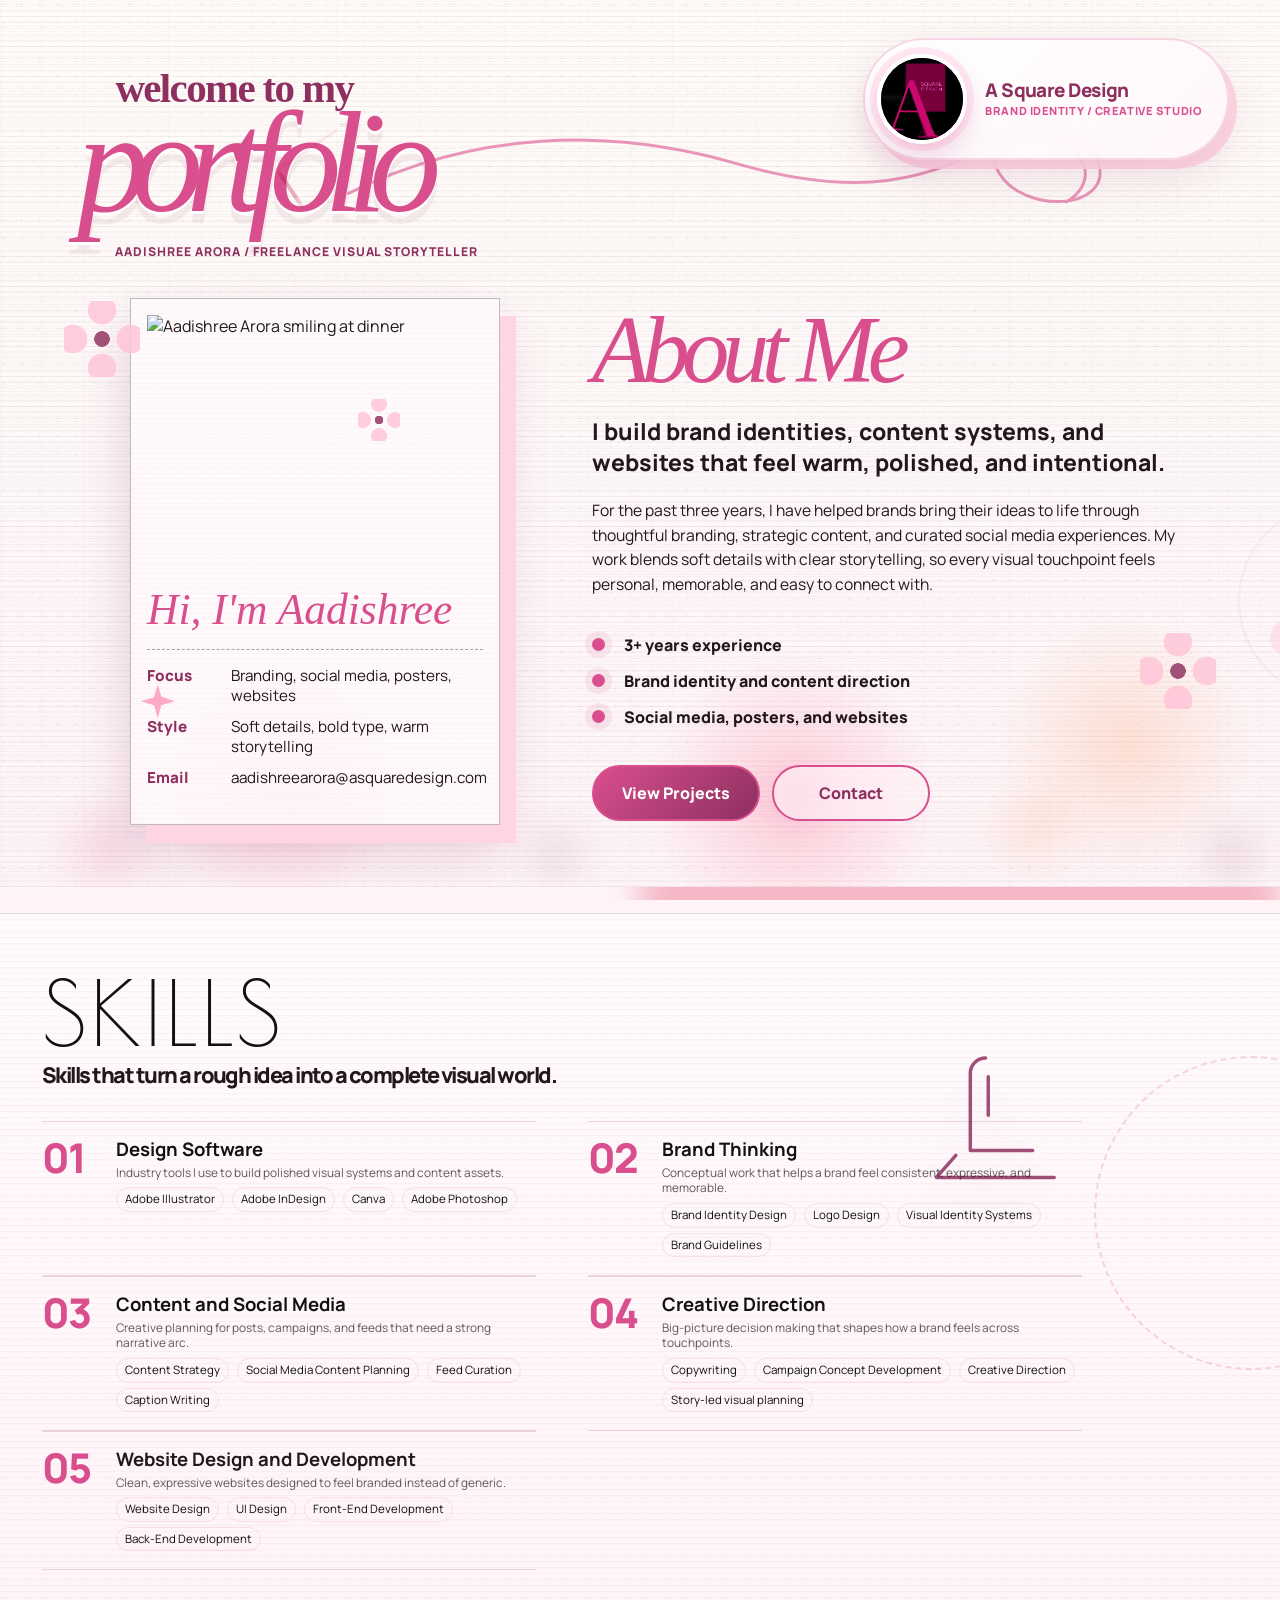
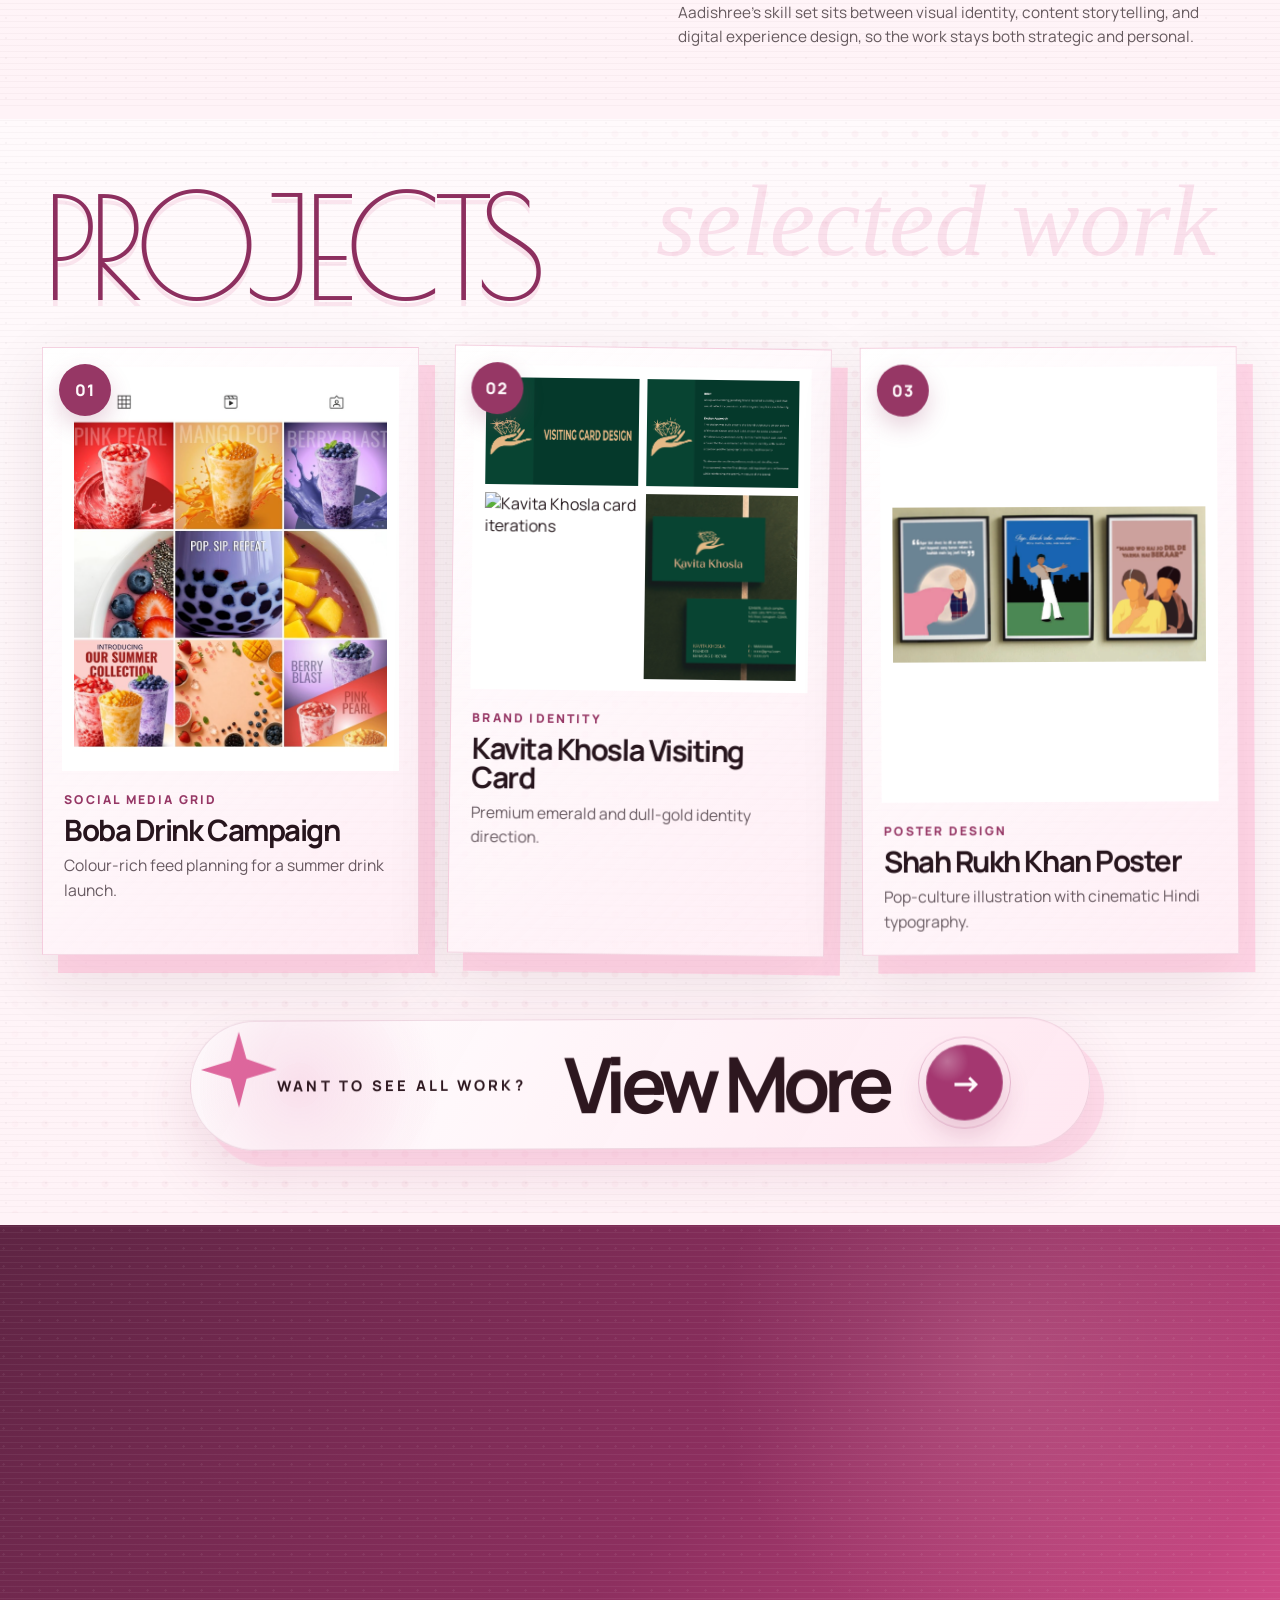
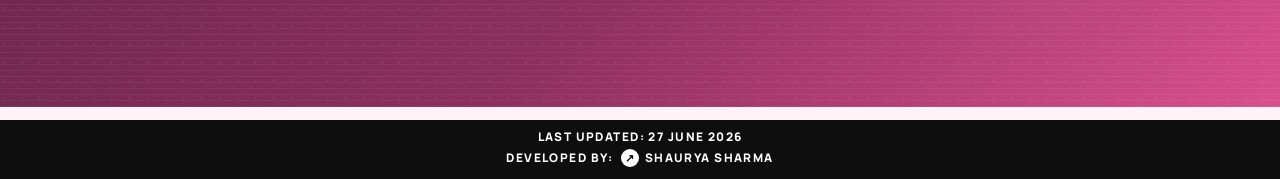
==== commit 42321e26: "Connect hero flourish to brand badge" ====
--- a/index.html
+++ b/index.html
@@ -11,7 +11,7 @@
       rel="stylesheet"
     />
     <link rel="icon" type="image/png" href="./assets/a-square-design-logo.png" />
-    <link rel="stylesheet" href="./styles.css?v=78" />
+    <link rel="stylesheet" href="./styles.css?v=79" />
     <script src="./script.js" defer></script>
   </head>
   <body>
--- a/styles.css
+++ b/styles.css
@@ -12263,3 +12263,43 @@
     height: 54px !important;
   }
 }
+
+/* v79: extend portfolio flourish toward brand badge and improve logo visibility. */
+.fresh-cover__brand {
+  z-index: 9;
+  padding-left: clamp(10px, 0.95vw, 14px) !important;
+}
+
+.fresh-cover__brand img {
+  width: clamp(90px, 5.9vw, 108px) !important;
+  height: clamp(90px, 5.9vw, 108px) !important;
+  background: #12080f;
+  border: 4px solid rgba(255, 244, 248, 0.96);
+  filter: saturate(1.18) contrast(1.18) brightness(1.08);
+  box-shadow:
+    0 14px 30px rgba(141, 47, 95, 0.2),
+    0 0 0 7px rgba(217, 79, 141, 0.1) !important;
+}
+
+.fresh-cover__portfolio-flourish {
+  left: clamp(250px, 20vw, 380px);
+  top: clamp(10px, 1.6vw, 34px);
+  width: clamp(720px, 62vw, 1180px);
+}
+
+.fresh-cover__portfolio-flourish path {
+  stroke-width: 3.4;
+  opacity: 0.58;
+}
+
+@media (max-width: 768px) {
+  .fresh-cover__brand img {
+    width: clamp(62px, 17vw, 76px) !important;
+    height: clamp(62px, 17vw, 76px) !important;
+    border-width: 3px;
+  }
+
+  .fresh-cover__portfolio-flourish {
+    display: none !important;
+  }
+}
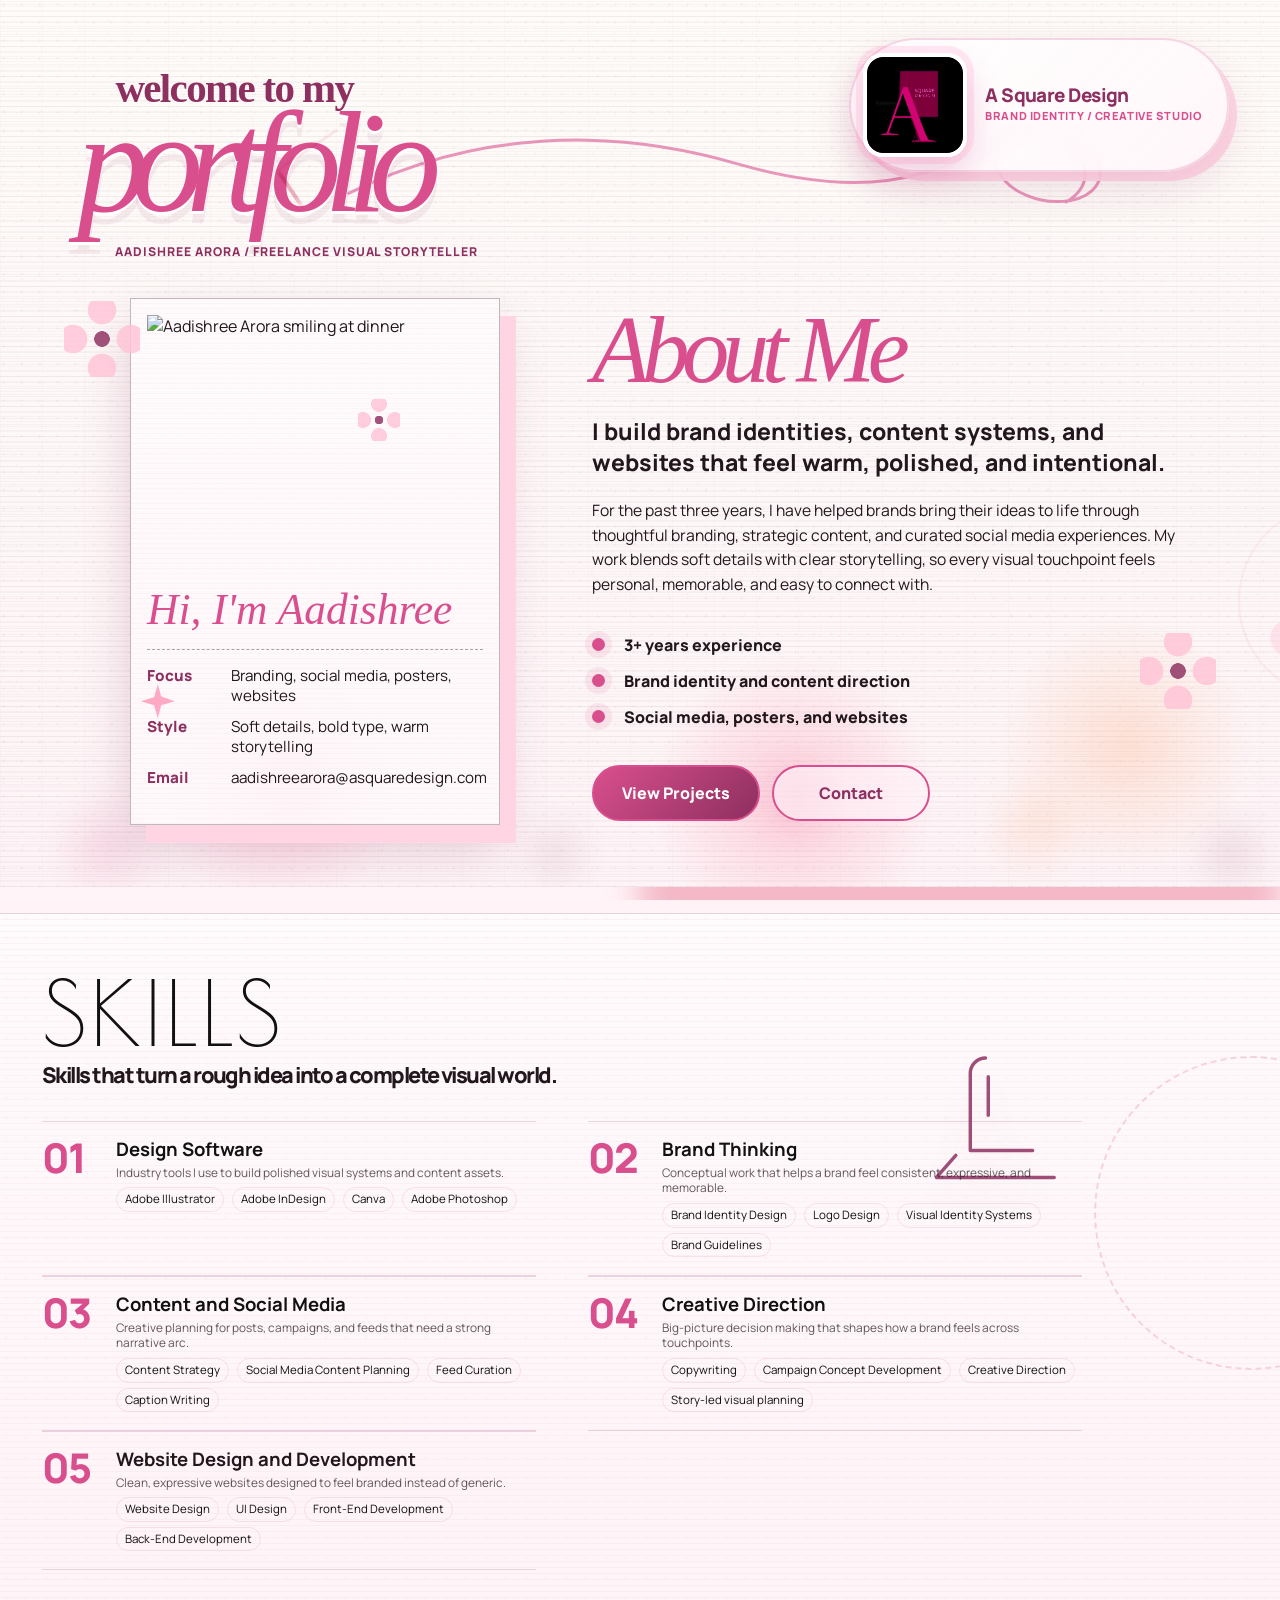
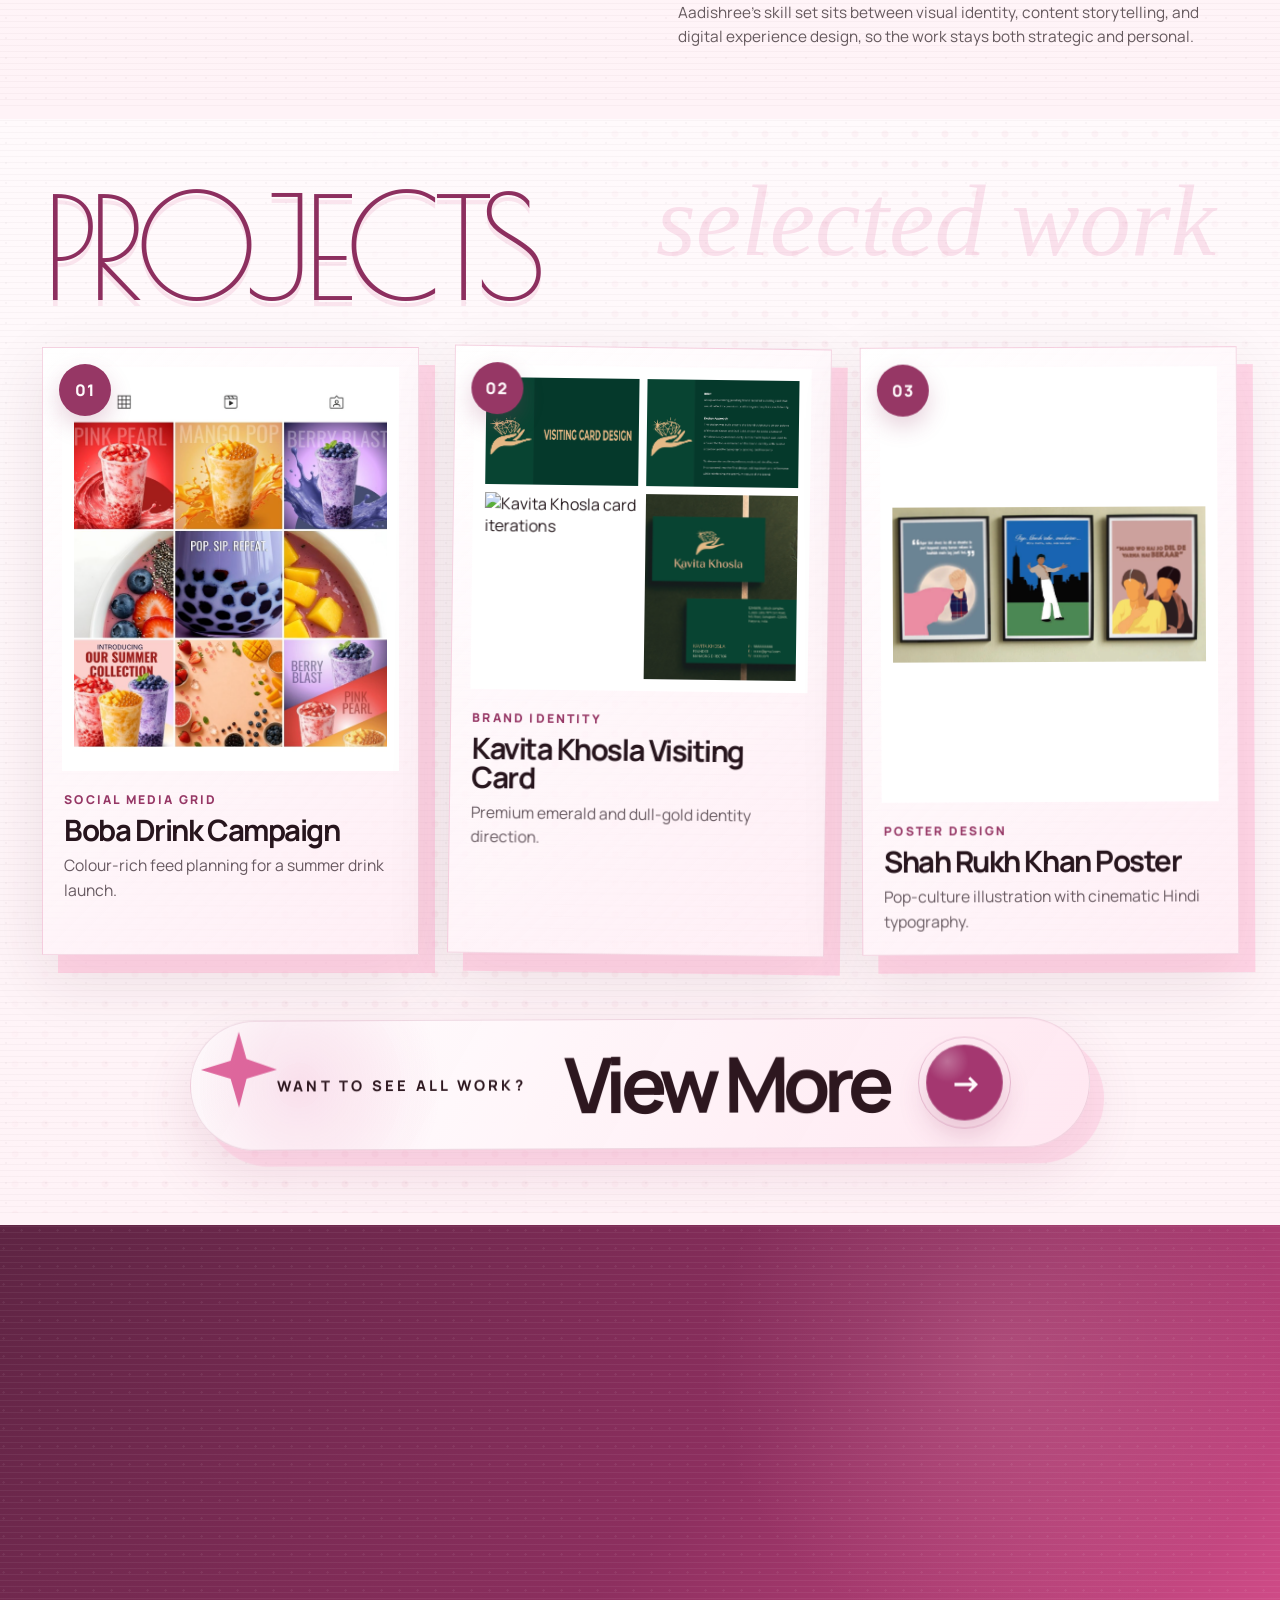
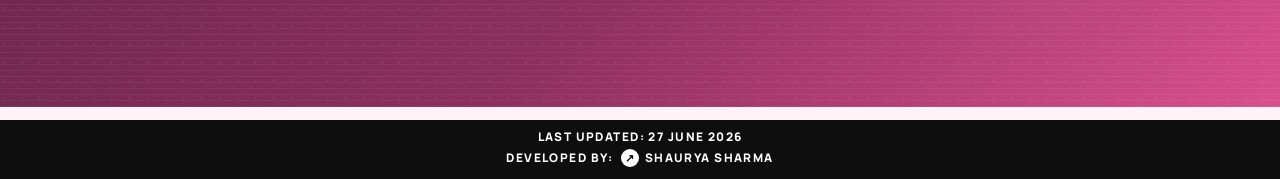
==== commit aa433f8e: "Show brand logo as square tile" ====
--- a/index.html
+++ b/index.html
@@ -11,7 +11,7 @@
       rel="stylesheet"
     />
     <link rel="icon" type="image/png" href="./assets/a-square-design-logo.png" />
-    <link rel="stylesheet" href="./styles.css?v=79" />
+    <link rel="stylesheet" href="./styles.css?v=80" />
     <script src="./script.js" defer></script>
   </head>
   <body>
--- a/styles.css
+++ b/styles.css
@@ -12303,3 +12303,51 @@
     display: none !important;
   }
 }
+
+/* v80: show A Square logo as a larger square tile instead of a circular crop. */
+.fresh-cover__brand {
+  min-height: clamp(126px, 7.8vw, 150px);
+  padding: clamp(12px, 1vw, 16px) clamp(22px, 2vw, 32px) clamp(12px, 1vw, 16px) clamp(12px, 1vw, 16px) !important;
+}
+
+.fresh-cover__brand img {
+  width: clamp(104px, 6.8vw, 128px) !important;
+  height: clamp(104px, 6.8vw, 128px) !important;
+  border-radius: 20px !important;
+  object-fit: contain !important;
+  padding: 4px;
+  background: #0f080d;
+  border: 4px solid rgba(255, 244, 248, 0.98);
+  filter: saturate(1.22) contrast(1.2) brightness(1.1);
+  box-shadow:
+    0 16px 34px rgba(141, 47, 95, 0.22),
+    0 0 0 7px rgba(217, 79, 141, 0.1) !important;
+}
+
+.archive-brand img {
+  border-radius: 16px !important;
+  object-fit: contain !important;
+  padding: 4px;
+  background: #0f080d;
+}
+
+@media (max-width: 768px) {
+  .fresh-cover__brand {
+    min-height: 96px;
+    padding: 12px 14px !important;
+  }
+
+  .fresh-cover__brand img {
+    width: clamp(70px, 20vw, 86px) !important;
+    height: clamp(70px, 20vw, 86px) !important;
+    border-radius: 16px !important;
+    padding: 3px;
+  }
+}
+
+@media (max-width: 375px) {
+  .fresh-cover__brand img {
+    width: 68px !important;
+    height: 68px !important;
+  }
+}
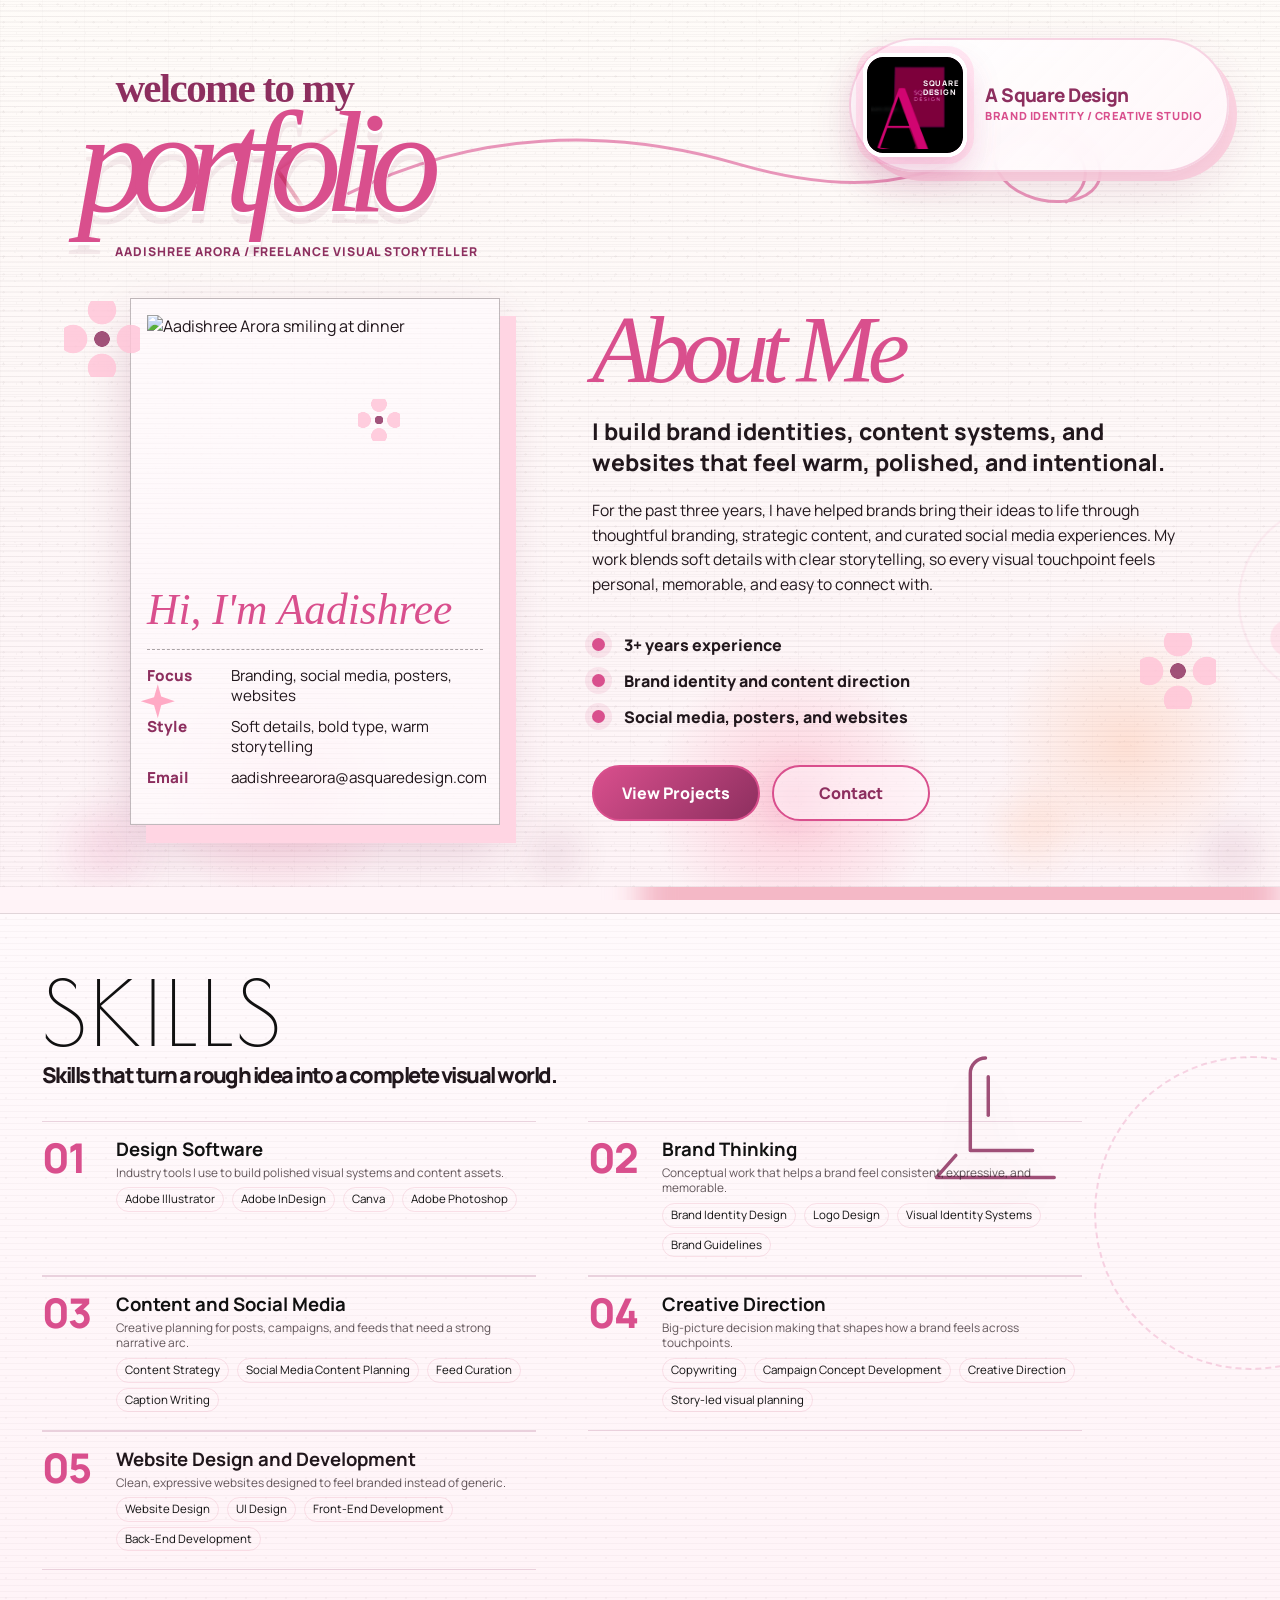
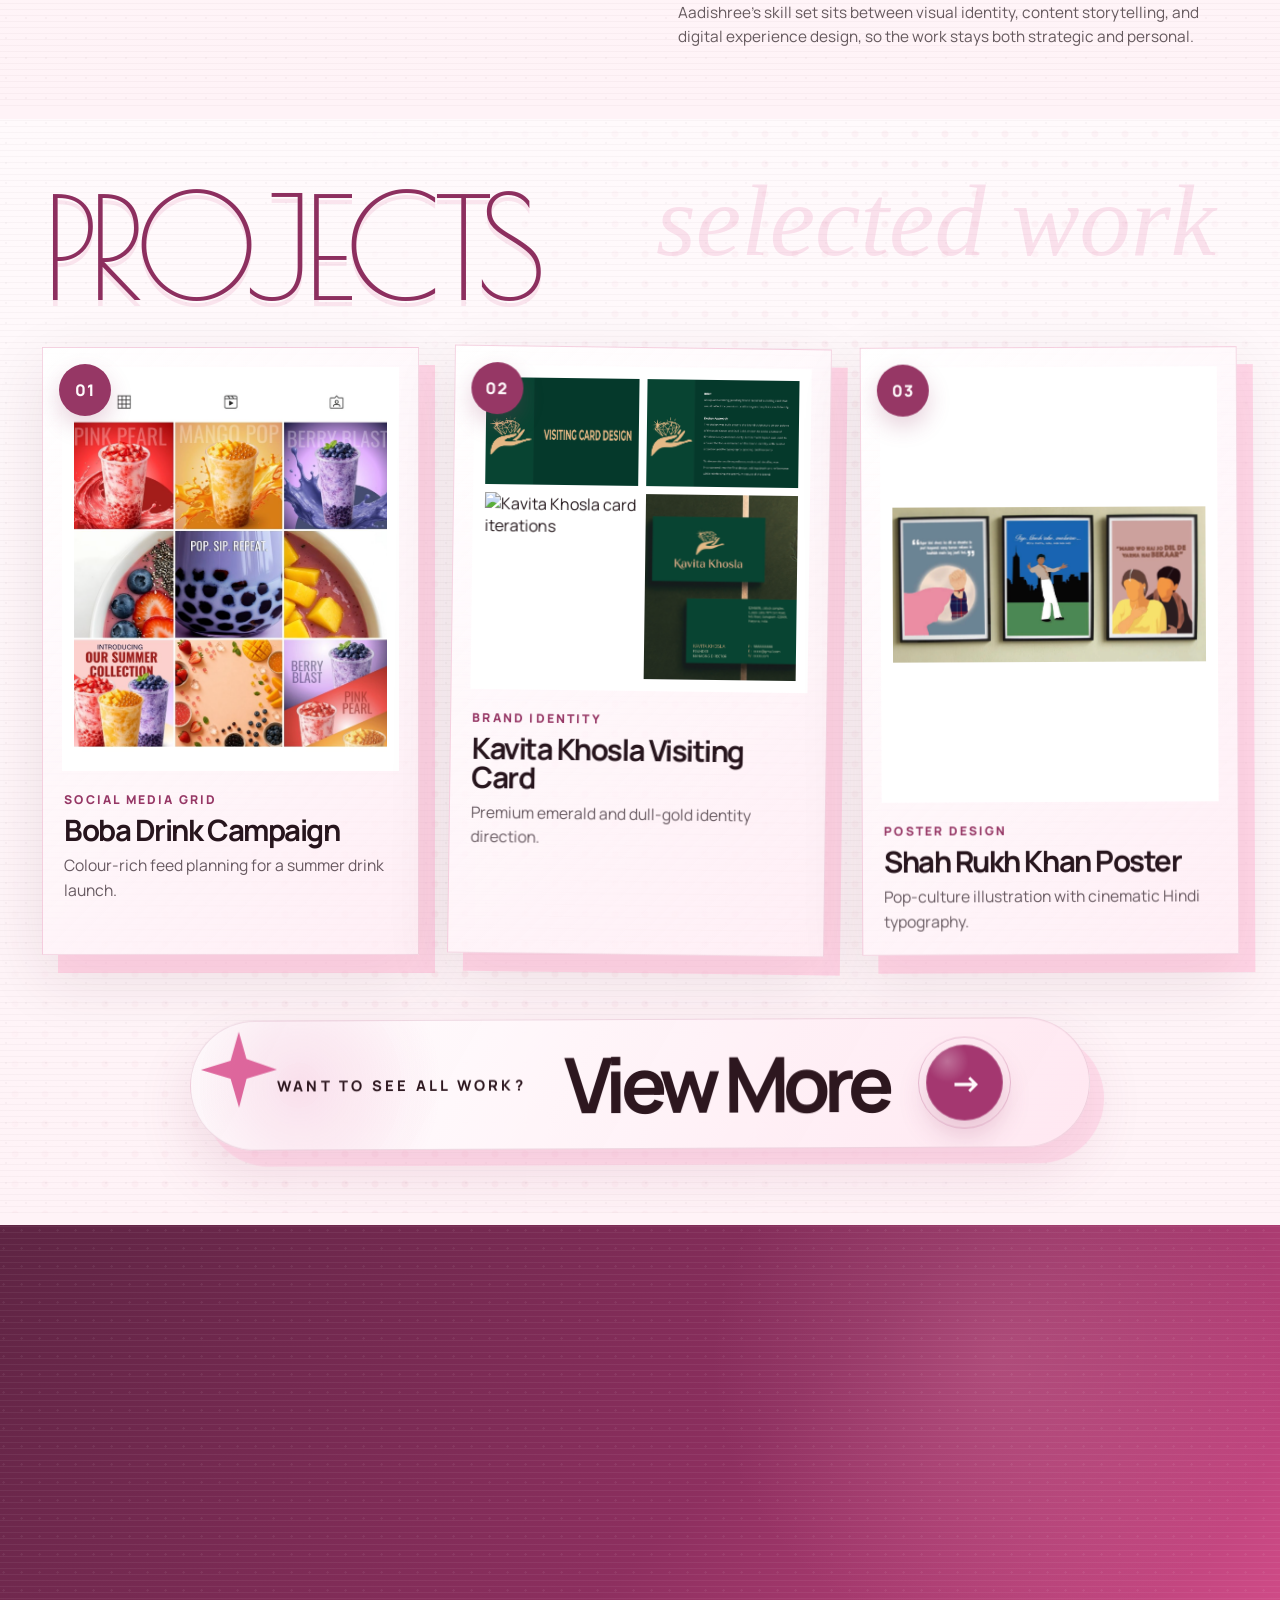
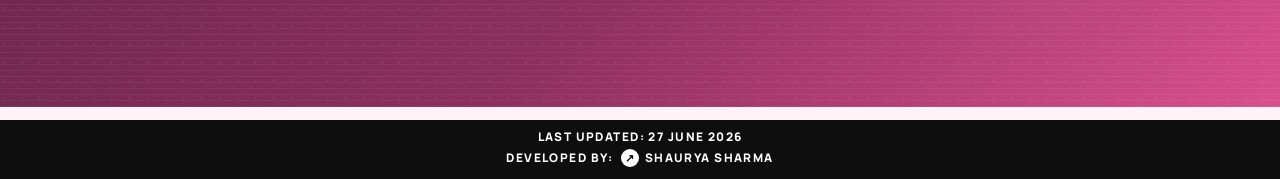
==== commit 9f278826: "Improve logo text readability" ====
--- a/index.html
+++ b/index.html
@@ -11,7 +11,7 @@
       rel="stylesheet"
     />
     <link rel="icon" type="image/png" href="./assets/a-square-design-logo.png" />
-    <link rel="stylesheet" href="./styles.css?v=80" />
+    <link rel="stylesheet" href="./styles.css?v=81" />
     <script src="./script.js" defer></script>
   </head>
   <body>
@@ -19,7 +19,7 @@
       <section class="bio-panel dark-panel intro-panel" id="top">
         <div class="fresh-cover">
           <a class="fresh-cover__brand" href="#top" aria-label="A Square Design home">
-            <img src="./assets/a-square-design-logo.png" alt="" />
+            <img src="./assets/a-square-design-logo-readable.png" alt="" />
             <span>A Square Design</span>
           </a>
           <div class="fresh-cover__star fresh-cover__star--one" aria-hidden="true"></div>
@@ -105,7 +105,7 @@
         <div class="hero-scribble hero-scribble--two" aria-hidden="true"></div>
         <nav class="intro-nav" aria-label="Portfolio shortcuts" data-reveal="up">
           <a class="intro-brand" href="#top" aria-label="A Square Design home">
-            <img src="./assets/a-square-design-logo.png" alt="" />
+            <img src="./assets/a-square-design-logo-readable.png" alt="" />
             <span>A Square Design</span>
           </a>
           <button class="mobile-menu-toggle" type="button" aria-label="Open menu" aria-expanded="false">
@@ -166,7 +166,7 @@
             </div>
 
             <div class="bio-company-mark">
-              <img src="./assets/a-square-design-logo.png" alt="A Square Design logo" />
+              <img src="./assets/a-square-design-logo-readable.png" alt="A Square Design logo" />
               <div>
                 <span>Freelance Practice</span>
                 <strong>A Square Design</strong>
--- a/styles.css
+++ b/styles.css
@@ -12308,6 +12308,7 @@
 .fresh-cover__brand {
   min-height: clamp(126px, 7.8vw, 150px);
   padding: clamp(12px, 1vw, 16px) clamp(22px, 2vw, 32px) clamp(12px, 1vw, 16px) clamp(12px, 1vw, 16px) !important;
+  position: absolute;
 }
 
 .fresh-cover__brand img {
@@ -12324,6 +12325,23 @@
     0 0 0 7px rgba(217, 79, 141, 0.1) !important;
 }
 
+.fresh-cover__brand::before {
+  content: "SQUARE\A DESIGN";
+  position: absolute;
+  left: clamp(72px, 4.55vw, 88px);
+  top: clamp(39px, 2.75vw, 52px);
+  z-index: 3;
+  color: rgba(255, 248, 252, 0.96);
+  font-size: clamp(0.48rem, 0.46vw, 0.62rem);
+  font-weight: 800;
+  letter-spacing: 0.12em;
+  line-height: 1.18;
+  text-align: left;
+  text-shadow: 0 1px 3px rgba(15, 8, 13, 0.45);
+  white-space: pre;
+  pointer-events: none;
+}
+
 .archive-brand img {
   border-radius: 16px !important;
   object-fit: contain !important;
@@ -12337,6 +12355,13 @@
     padding: 12px 14px !important;
   }
 
+  .fresh-cover__brand::before {
+    left: clamp(58px, 15.2vw, 68px);
+    top: clamp(30px, 8.5vw, 36px);
+    font-size: clamp(0.35rem, 1.55vw, 0.44rem);
+    letter-spacing: 0.1em;
+  }
+
   .fresh-cover__brand img {
     width: clamp(70px, 20vw, 86px) !important;
     height: clamp(70px, 20vw, 86px) !important;
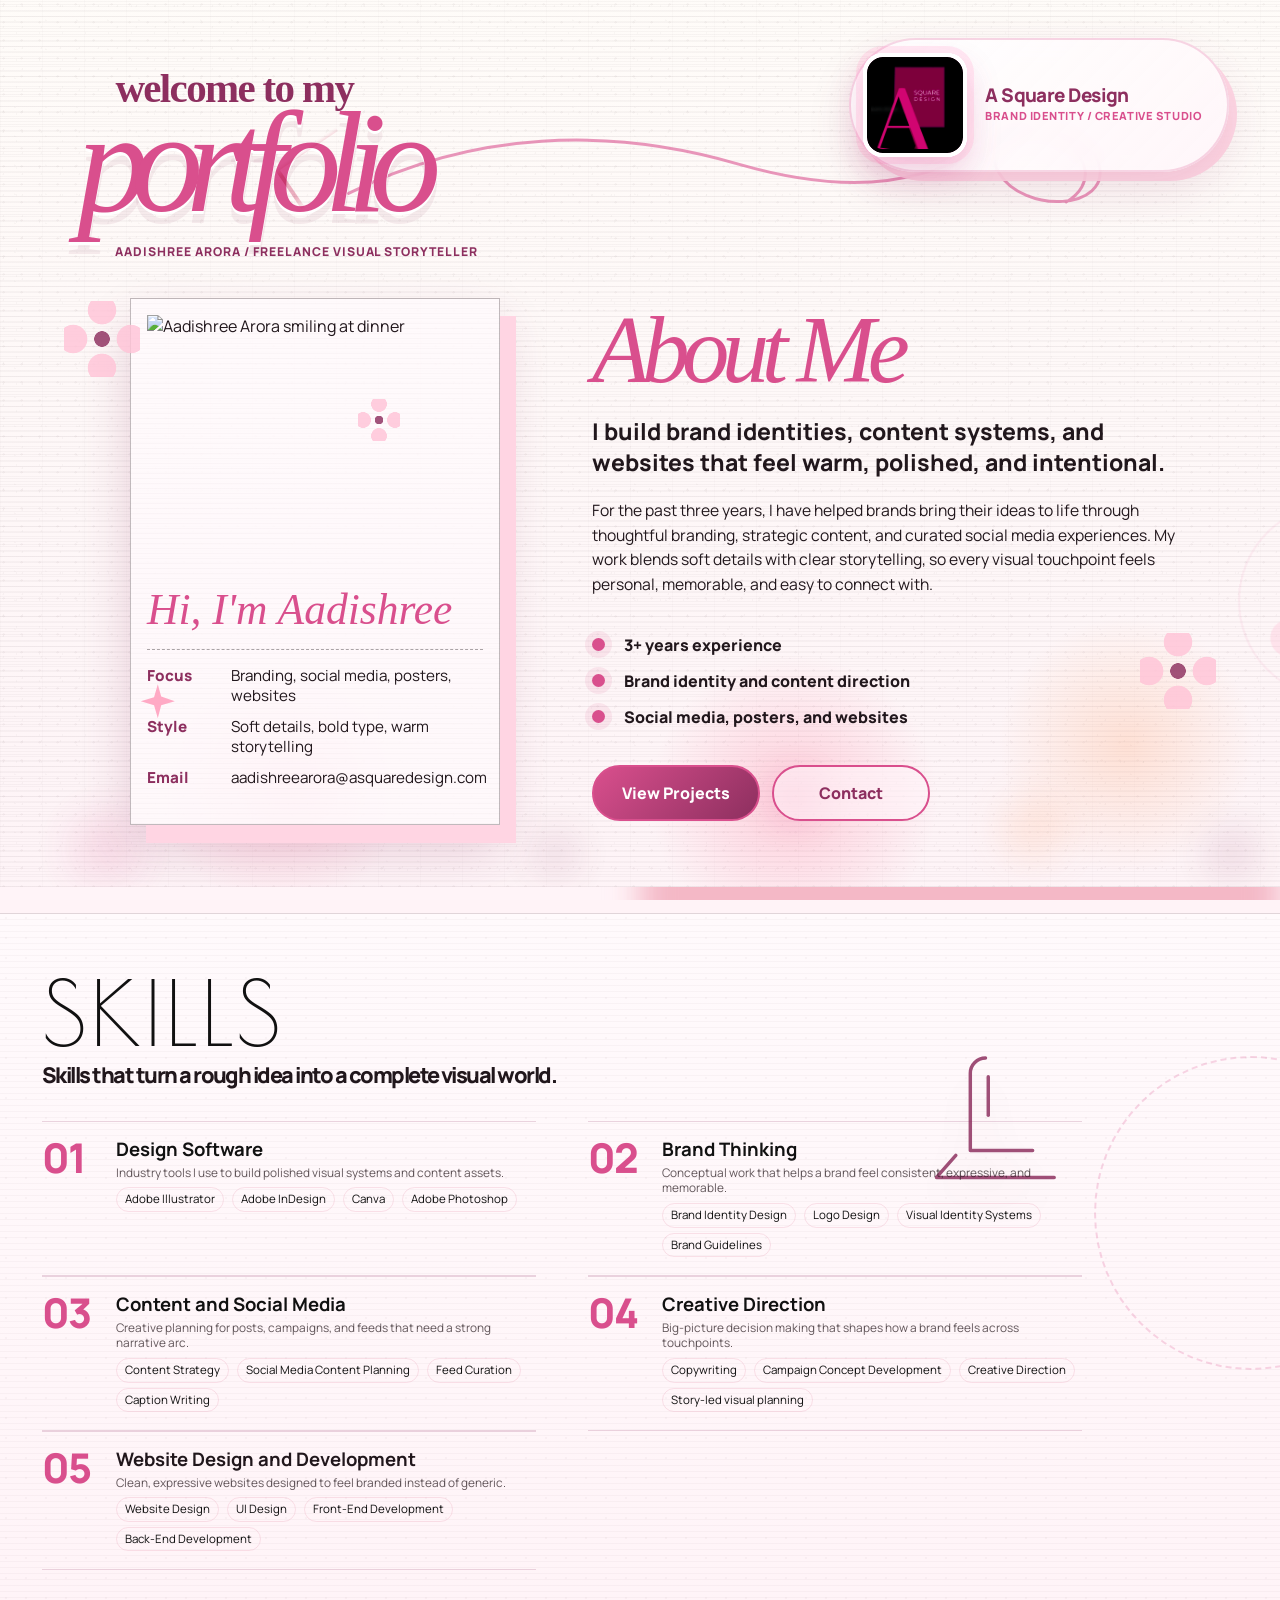
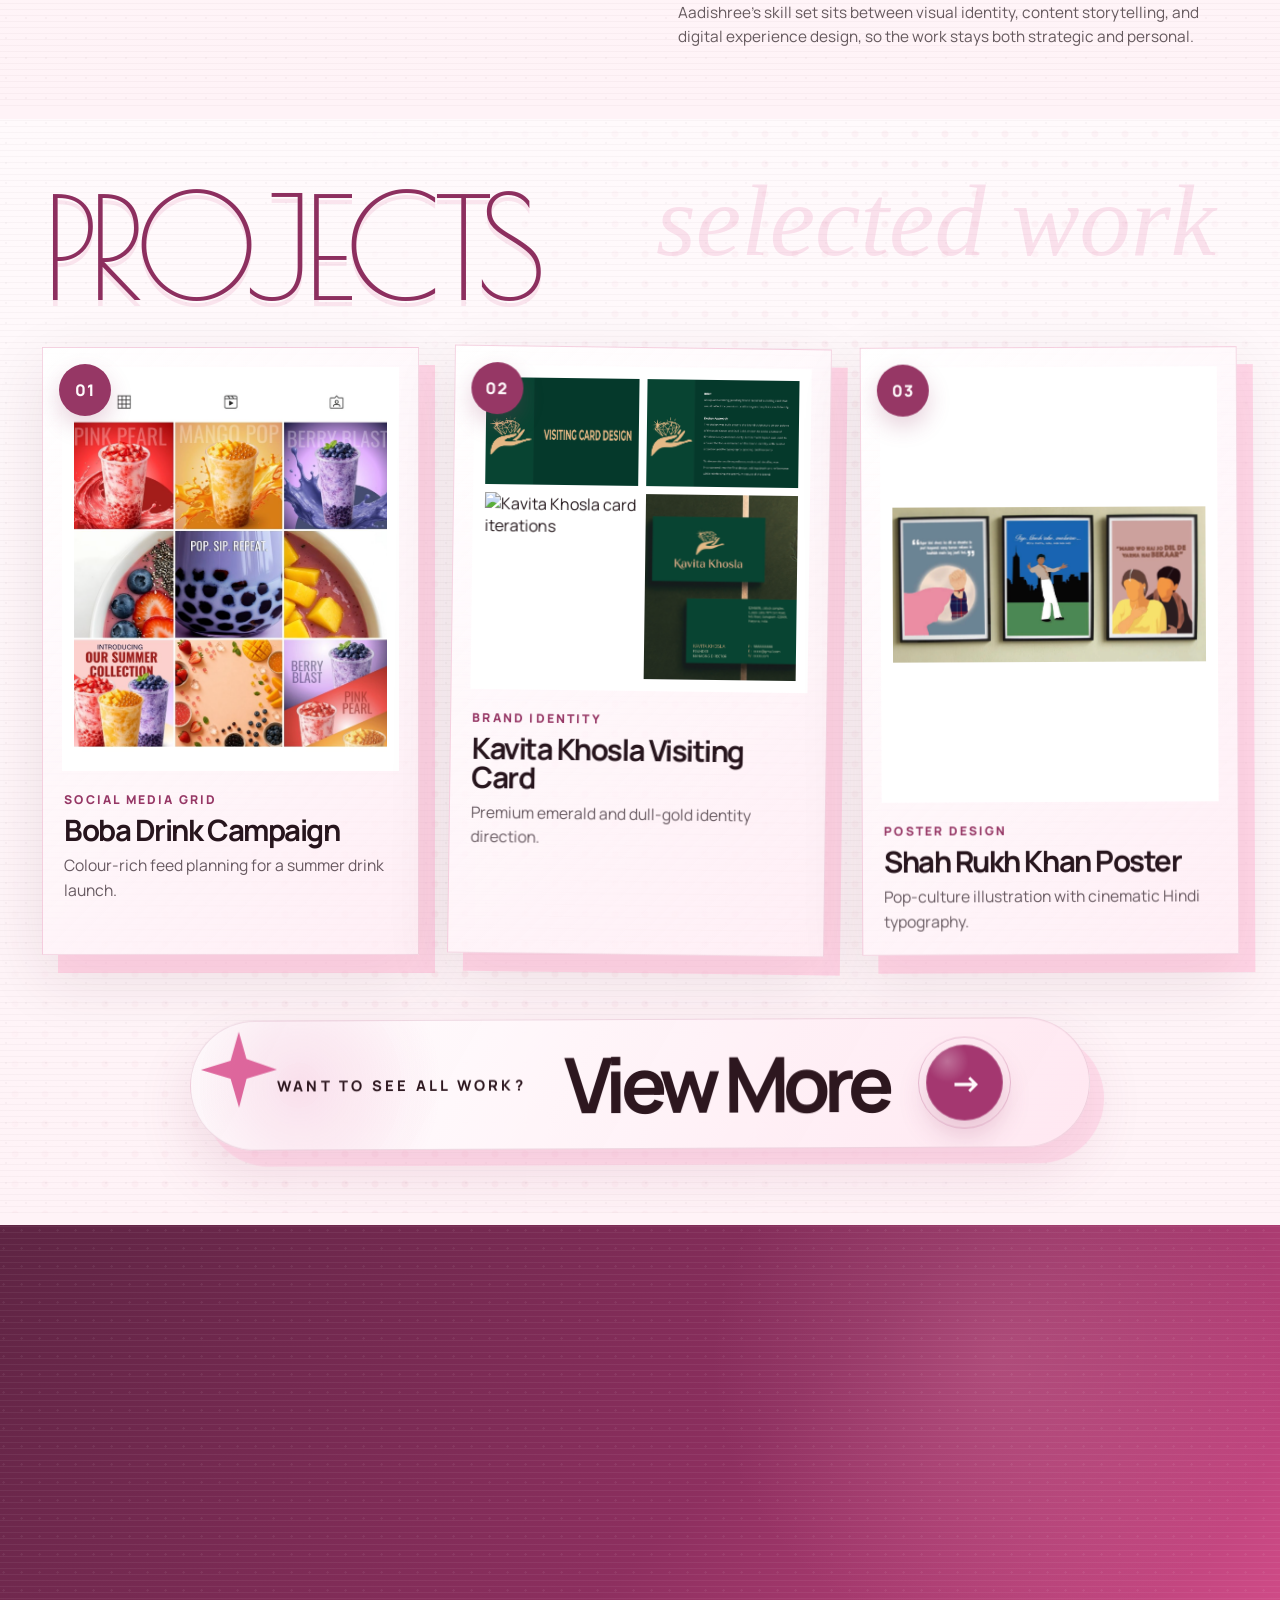
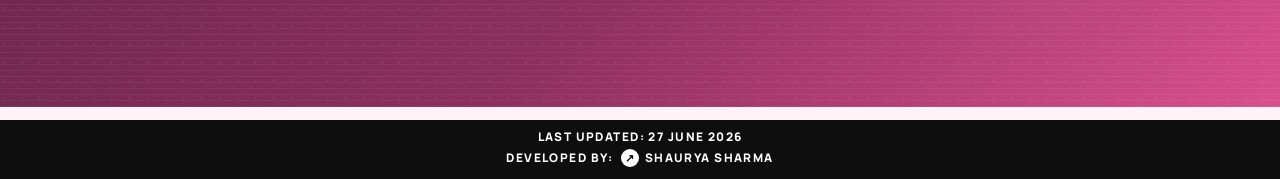
==== commit 507ce17a: "Remove duplicate logo text overlay" ====
--- a/index.html
+++ b/index.html
@@ -11,7 +11,7 @@
       rel="stylesheet"
     />
     <link rel="icon" type="image/png" href="./assets/a-square-design-logo.png" />
-    <link rel="stylesheet" href="./styles.css?v=81" />
+    <link rel="stylesheet" href="./styles.css?v=82" />
     <script src="./script.js" defer></script>
   </head>
   <body>
--- a/styles.css
+++ b/styles.css
@@ -12325,23 +12325,6 @@
     0 0 0 7px rgba(217, 79, 141, 0.1) !important;
 }
 
-.fresh-cover__brand::before {
-  content: "SQUARE\A DESIGN";
-  position: absolute;
-  left: clamp(72px, 4.55vw, 88px);
-  top: clamp(39px, 2.75vw, 52px);
-  z-index: 3;
-  color: rgba(255, 248, 252, 0.96);
-  font-size: clamp(0.48rem, 0.46vw, 0.62rem);
-  font-weight: 800;
-  letter-spacing: 0.12em;
-  line-height: 1.18;
-  text-align: left;
-  text-shadow: 0 1px 3px rgba(15, 8, 13, 0.45);
-  white-space: pre;
-  pointer-events: none;
-}
-
 .archive-brand img {
   border-radius: 16px !important;
   object-fit: contain !important;
@@ -12355,13 +12338,6 @@
     padding: 12px 14px !important;
   }
 
-  .fresh-cover__brand::before {
-    left: clamp(58px, 15.2vw, 68px);
-    top: clamp(30px, 8.5vw, 36px);
-    font-size: clamp(0.35rem, 1.55vw, 0.44rem);
-    letter-spacing: 0.1em;
-  }
-
   .fresh-cover__brand img {
     width: clamp(70px, 20vw, 86px) !important;
     height: clamp(70px, 20vw, 86px) !important;
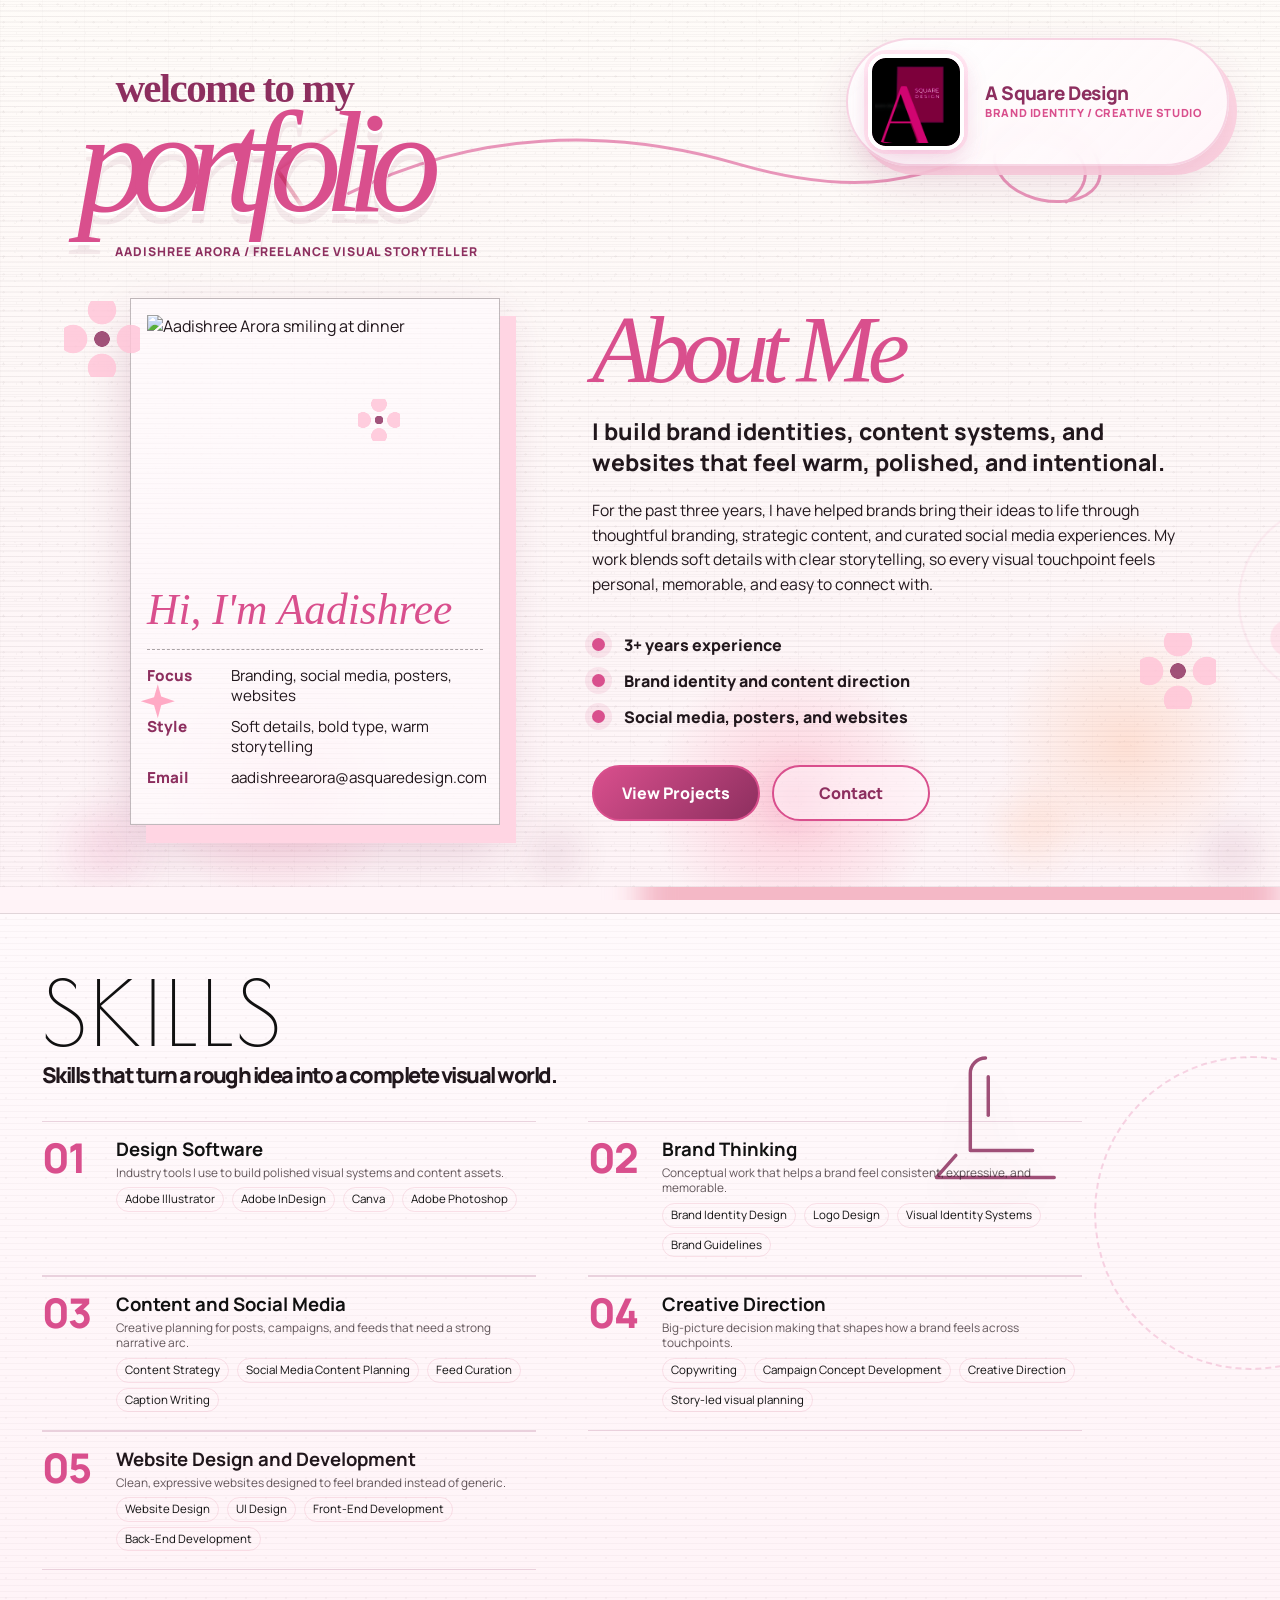
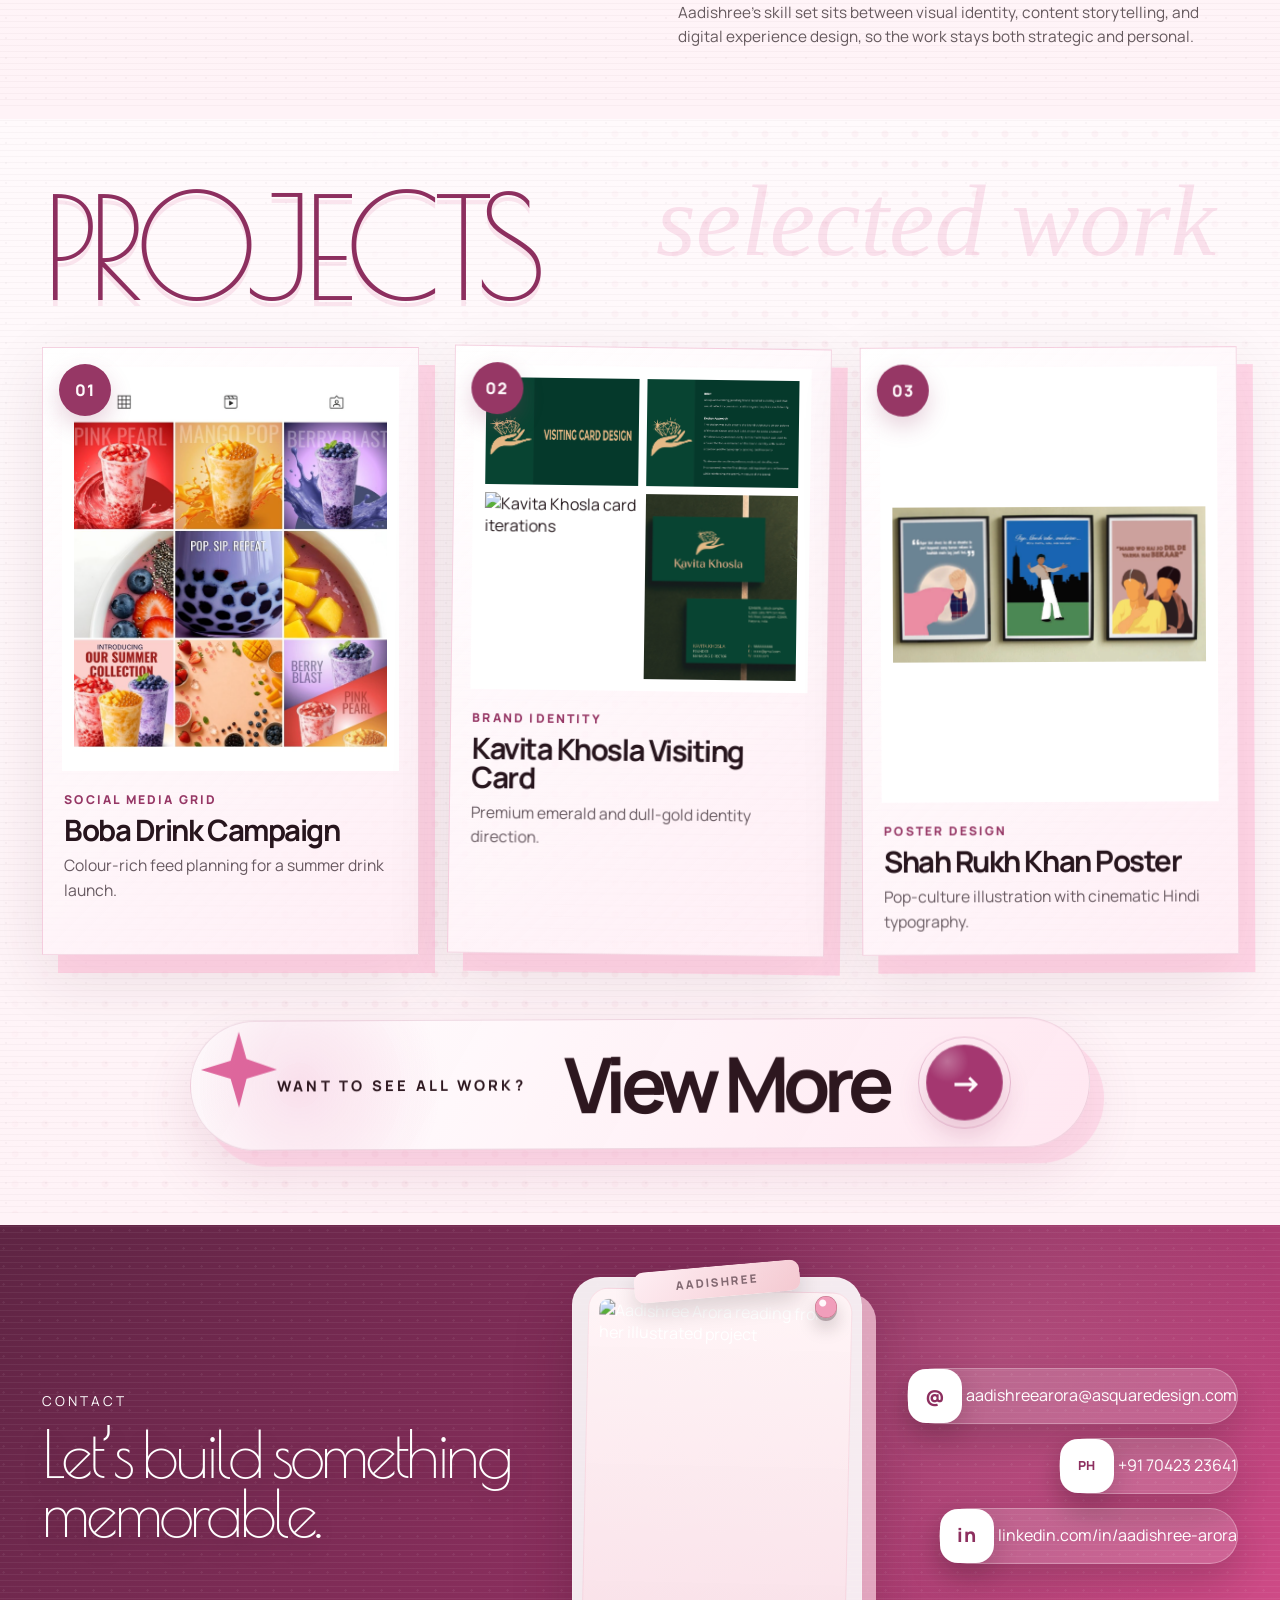
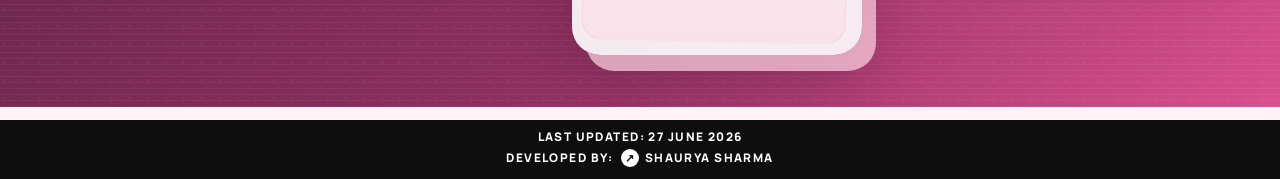
==== commit 757428e5: "Keep brand logo inside badge" ====
--- a/index.html
+++ b/index.html
@@ -11,7 +11,7 @@
       rel="stylesheet"
     />
     <link rel="icon" type="image/png" href="./assets/a-square-design-logo.png" />
-    <link rel="stylesheet" href="./styles.css?v=82" />
+    <link rel="stylesheet" href="./styles.css?v=83" />
     <script src="./script.js" defer></script>
   </head>
   <body>
--- a/styles.css
+++ b/styles.css
@@ -12352,3 +12352,45 @@
     height: 68px !important;
   }
 }
+
+/* v83: keep the readable square logo cleanly inside the brand badge. */
+.fresh-cover__brand {
+  min-height: clamp(126px, 7.3vw, 142px);
+  gap: clamp(18px, 1.65vw, 28px) !important;
+  padding: clamp(14px, 1.05vw, 18px) clamp(24px, 2vw, 34px) clamp(14px, 1.05vw, 18px) clamp(20px, 1.45vw, 28px) !important;
+  overflow: visible;
+}
+
+.fresh-cover__brand img {
+  width: clamp(96px, 5.65vw, 112px) !important;
+  height: clamp(96px, 5.65vw, 112px) !important;
+  border-radius: 18px !important;
+  padding: 3px;
+  box-shadow:
+    0 10px 24px rgba(141, 47, 95, 0.18),
+    0 0 0 4px rgba(217, 79, 141, 0.1) !important;
+}
+
+@media (max-width: 768px) {
+  .fresh-cover__brand {
+    min-height: 96px;
+    gap: 12px !important;
+    padding: 12px 14px !important;
+  }
+
+  .fresh-cover__brand img {
+    width: clamp(68px, 19vw, 82px) !important;
+    height: clamp(68px, 19vw, 82px) !important;
+    border-radius: 15px !important;
+    box-shadow:
+      0 10px 20px rgba(141, 47, 95, 0.16),
+      0 0 0 3px rgba(217, 79, 141, 0.08) !important;
+  }
+}
+
+@media (max-width: 375px) {
+  .fresh-cover__brand img {
+    width: 66px !important;
+    height: 66px !important;
+  }
+}
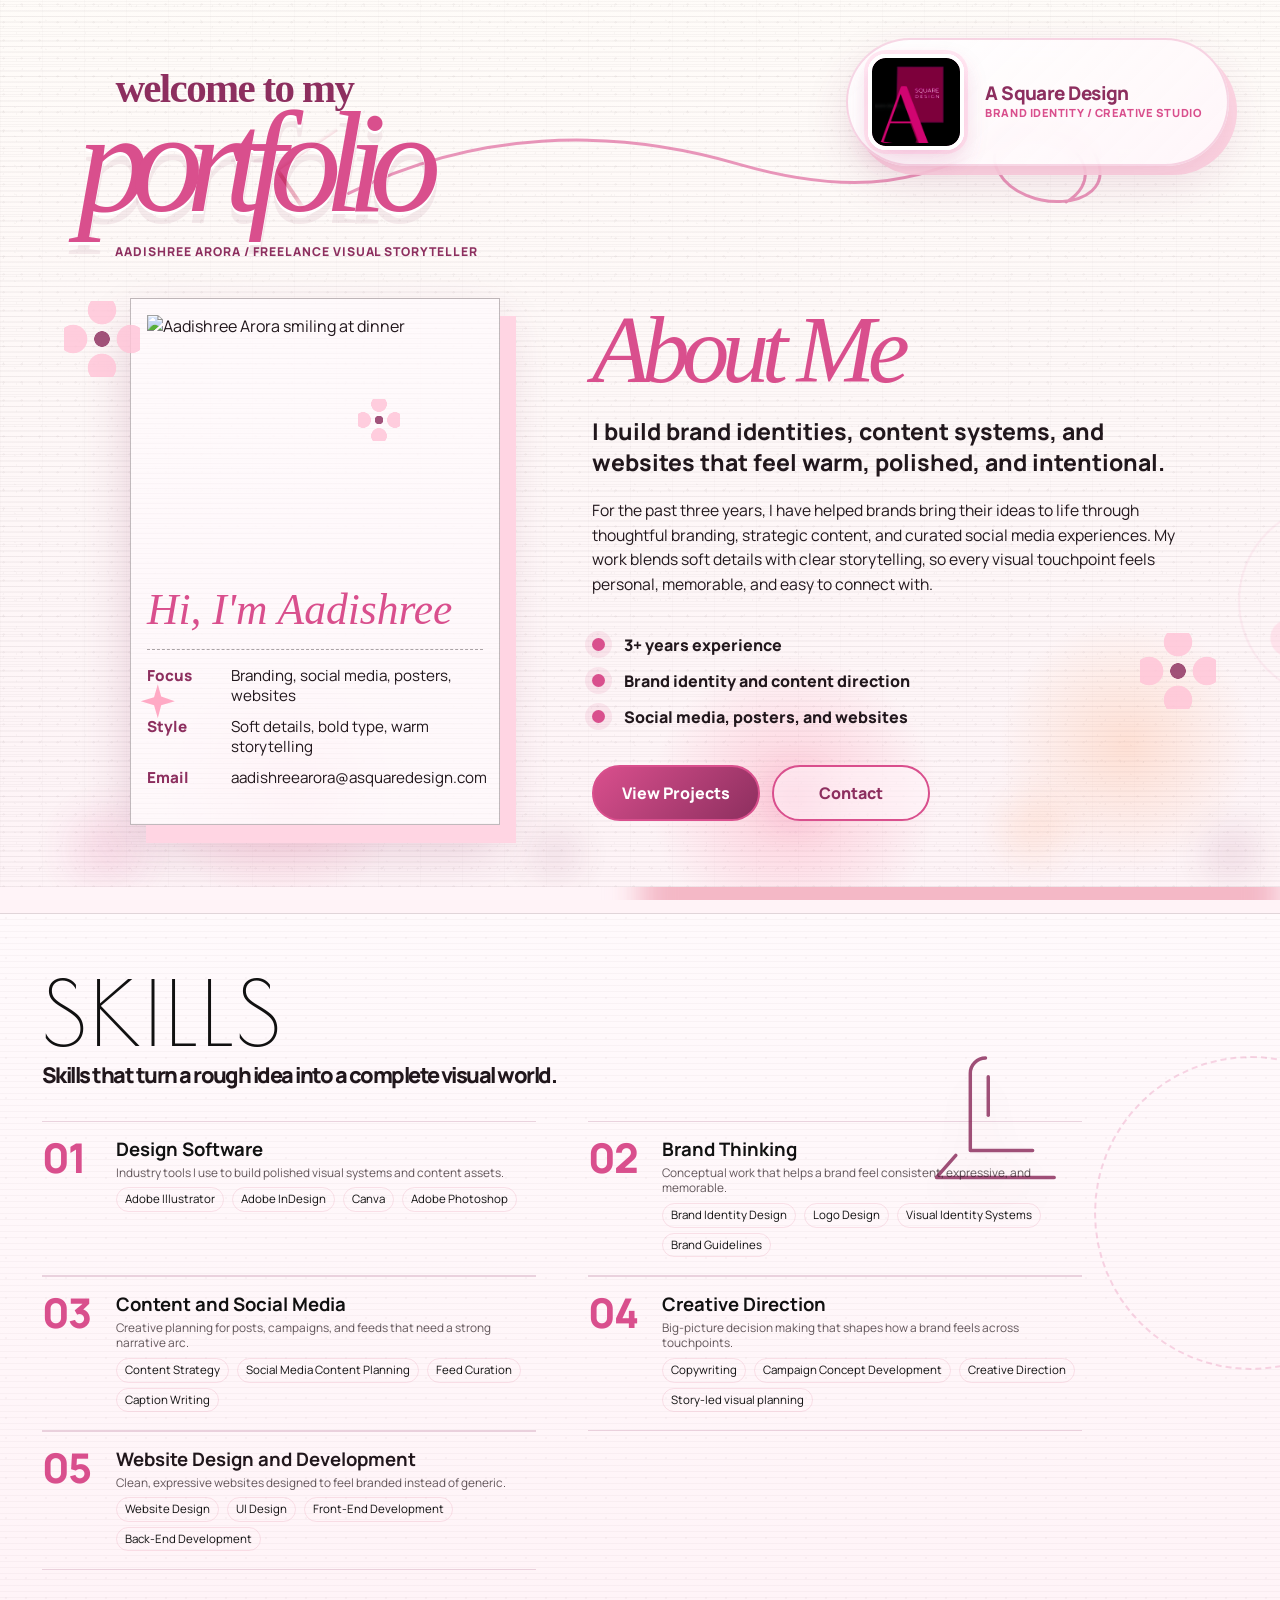
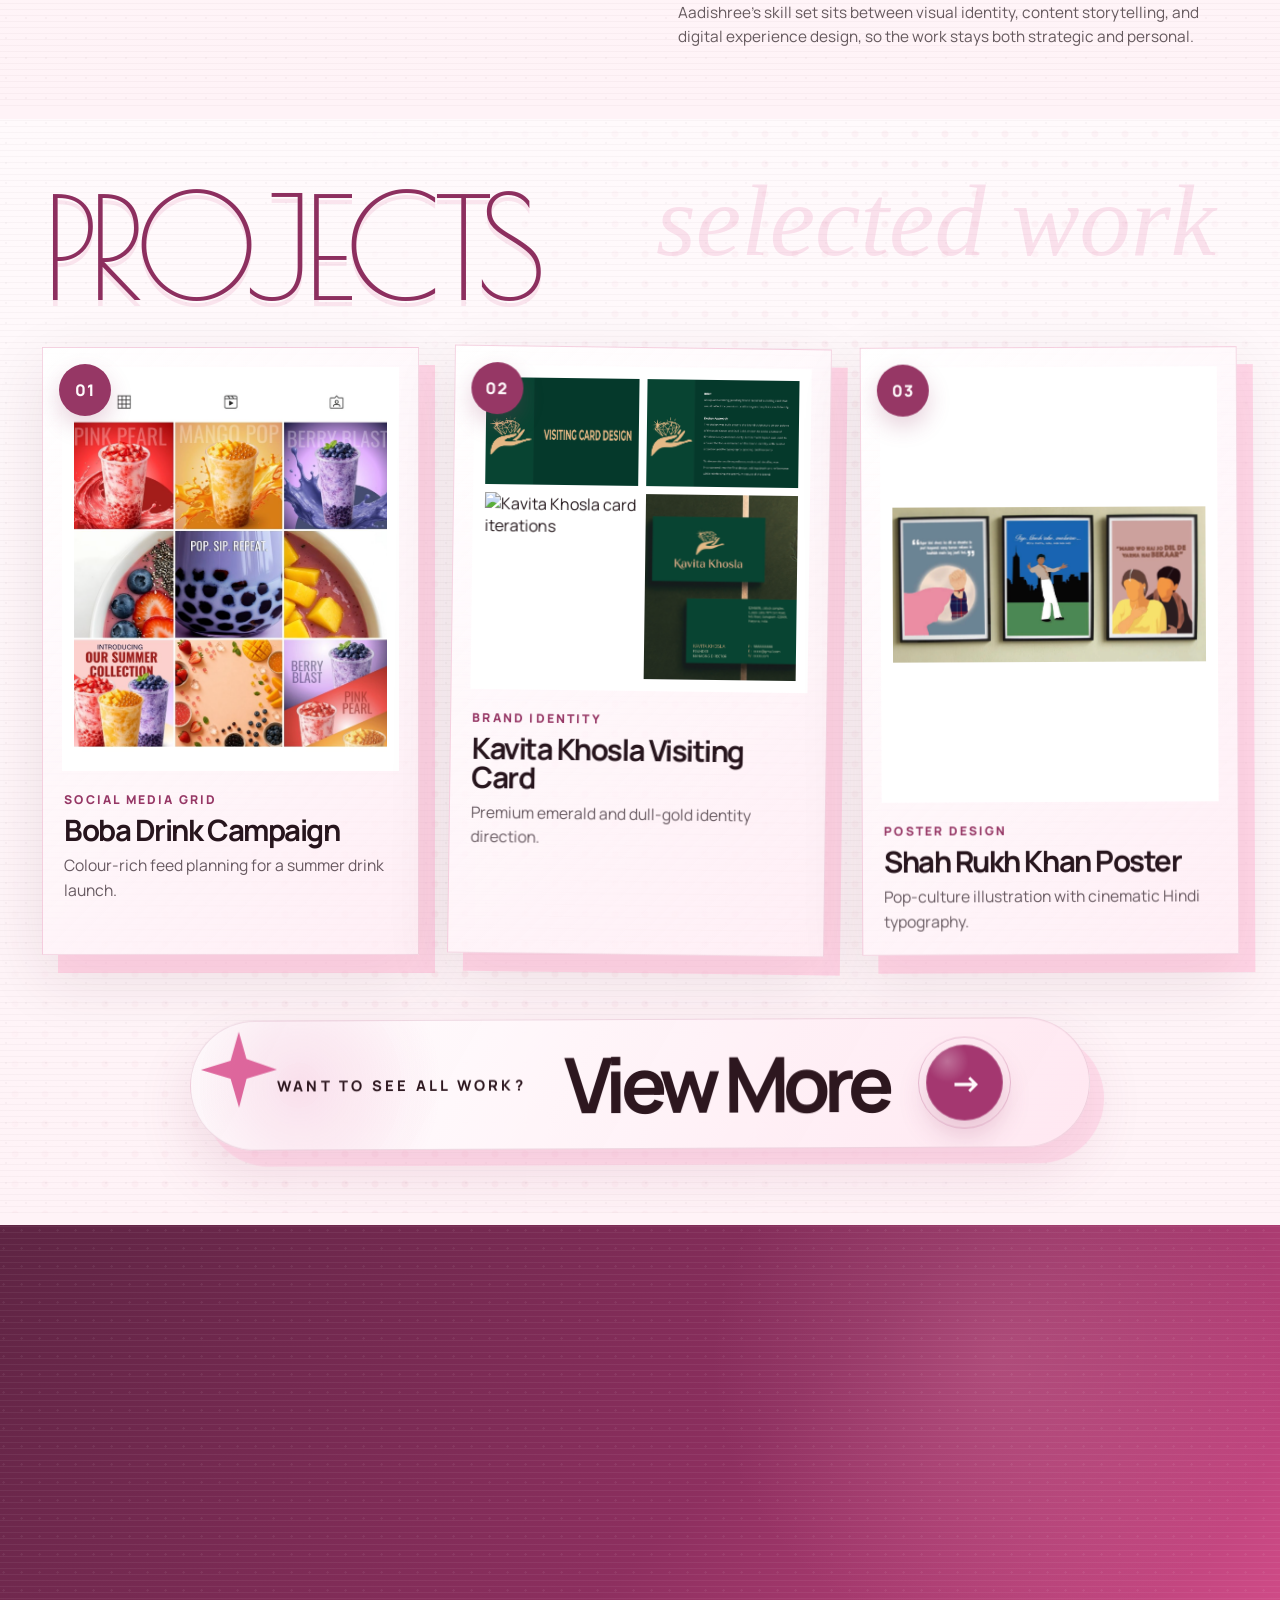
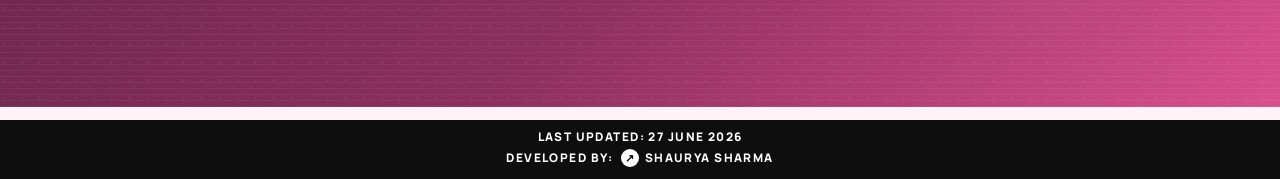
==== commit 3a3b8670: "Resize mobile logo and device previews" ====
--- a/index.html
+++ b/index.html
@@ -11,7 +11,7 @@
       rel="stylesheet"
     />
     <link rel="icon" type="image/png" href="./assets/a-square-design-logo.png" />
-    <link rel="stylesheet" href="./styles.css?v=83" />
+    <link rel="stylesheet" href="./styles.css?v=84" />
     <script src="./script.js" defer></script>
   </head>
   <body>
--- a/styles.css
+++ b/styles.css
@@ -12394,3 +12394,80 @@
     height: 66px !important;
   }
 }
+
+/* v84: mobile logo-only badge and smaller device preview section. */
+.feed-device-story {
+  max-width: 860px;
+  margin-inline: auto;
+}
+
+.feed-device-pair {
+  max-width: 800px;
+  margin-inline: auto;
+  grid-template-columns: minmax(0, 0.9fr) minmax(130px, 0.3fr);
+  gap: clamp(16px, 2.8vw, 34px);
+}
+
+.feed-device-pair .device-frame--desktop {
+  width: min(100%, 540px);
+  justify-self: end;
+}
+
+.feed-device-pair .device-frame--phone {
+  width: min(100%, 150px);
+  justify-self: start;
+}
+
+.device-frame--desktop .device-frame__screen {
+  max-height: min(44vh, 390px);
+}
+
+@media (max-width: 900px) {
+  .feed-device-pair .device-frame--desktop {
+    width: min(100%, 460px);
+    justify-self: center;
+  }
+
+  .feed-device-pair .device-frame--phone {
+    width: min(54vw, 180px);
+    justify-self: center;
+  }
+}
+
+@media (max-width: 768px) {
+  .fresh-cover__brand,
+  .archive-brand {
+    width: max-content !important;
+    max-width: 100% !important;
+    min-height: auto !important;
+    justify-self: center !important;
+    justify-content: center !important;
+    gap: 0 !important;
+    padding: 12px !important;
+    border-radius: 30px !important;
+  }
+
+  .fresh-cover__brand span,
+  .archive-brand span {
+    display: none !important;
+  }
+
+  .fresh-cover__brand img,
+  .archive-brand img {
+    width: clamp(102px, 30vw, 122px) !important;
+    height: clamp(102px, 30vw, 122px) !important;
+    border-radius: 22px !important;
+  }
+
+  .feed-device-pair .device-frame--phone {
+    width: min(58vw, 190px) !important;
+  }
+}
+
+@media (max-width: 375px) {
+  .fresh-cover__brand img,
+  .archive-brand img {
+    width: 104px !important;
+    height: 104px !important;
+  }
+}
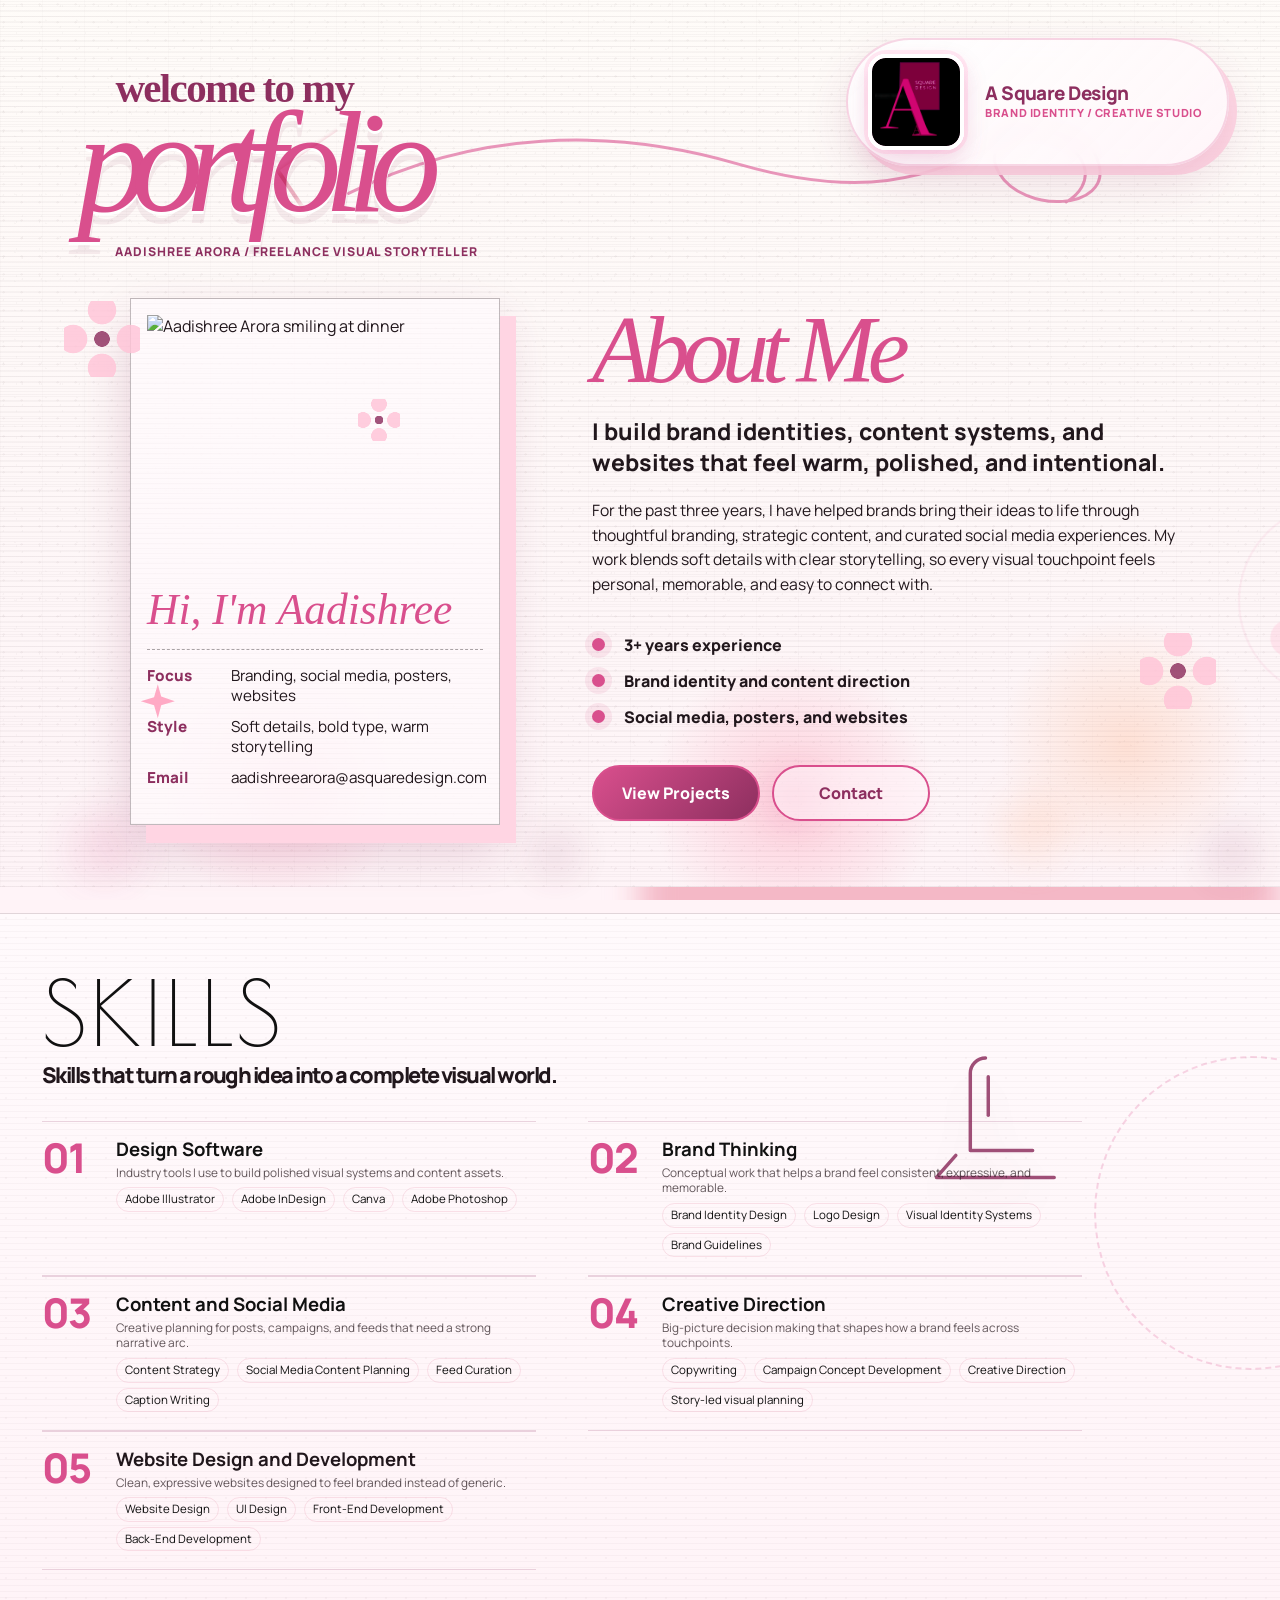
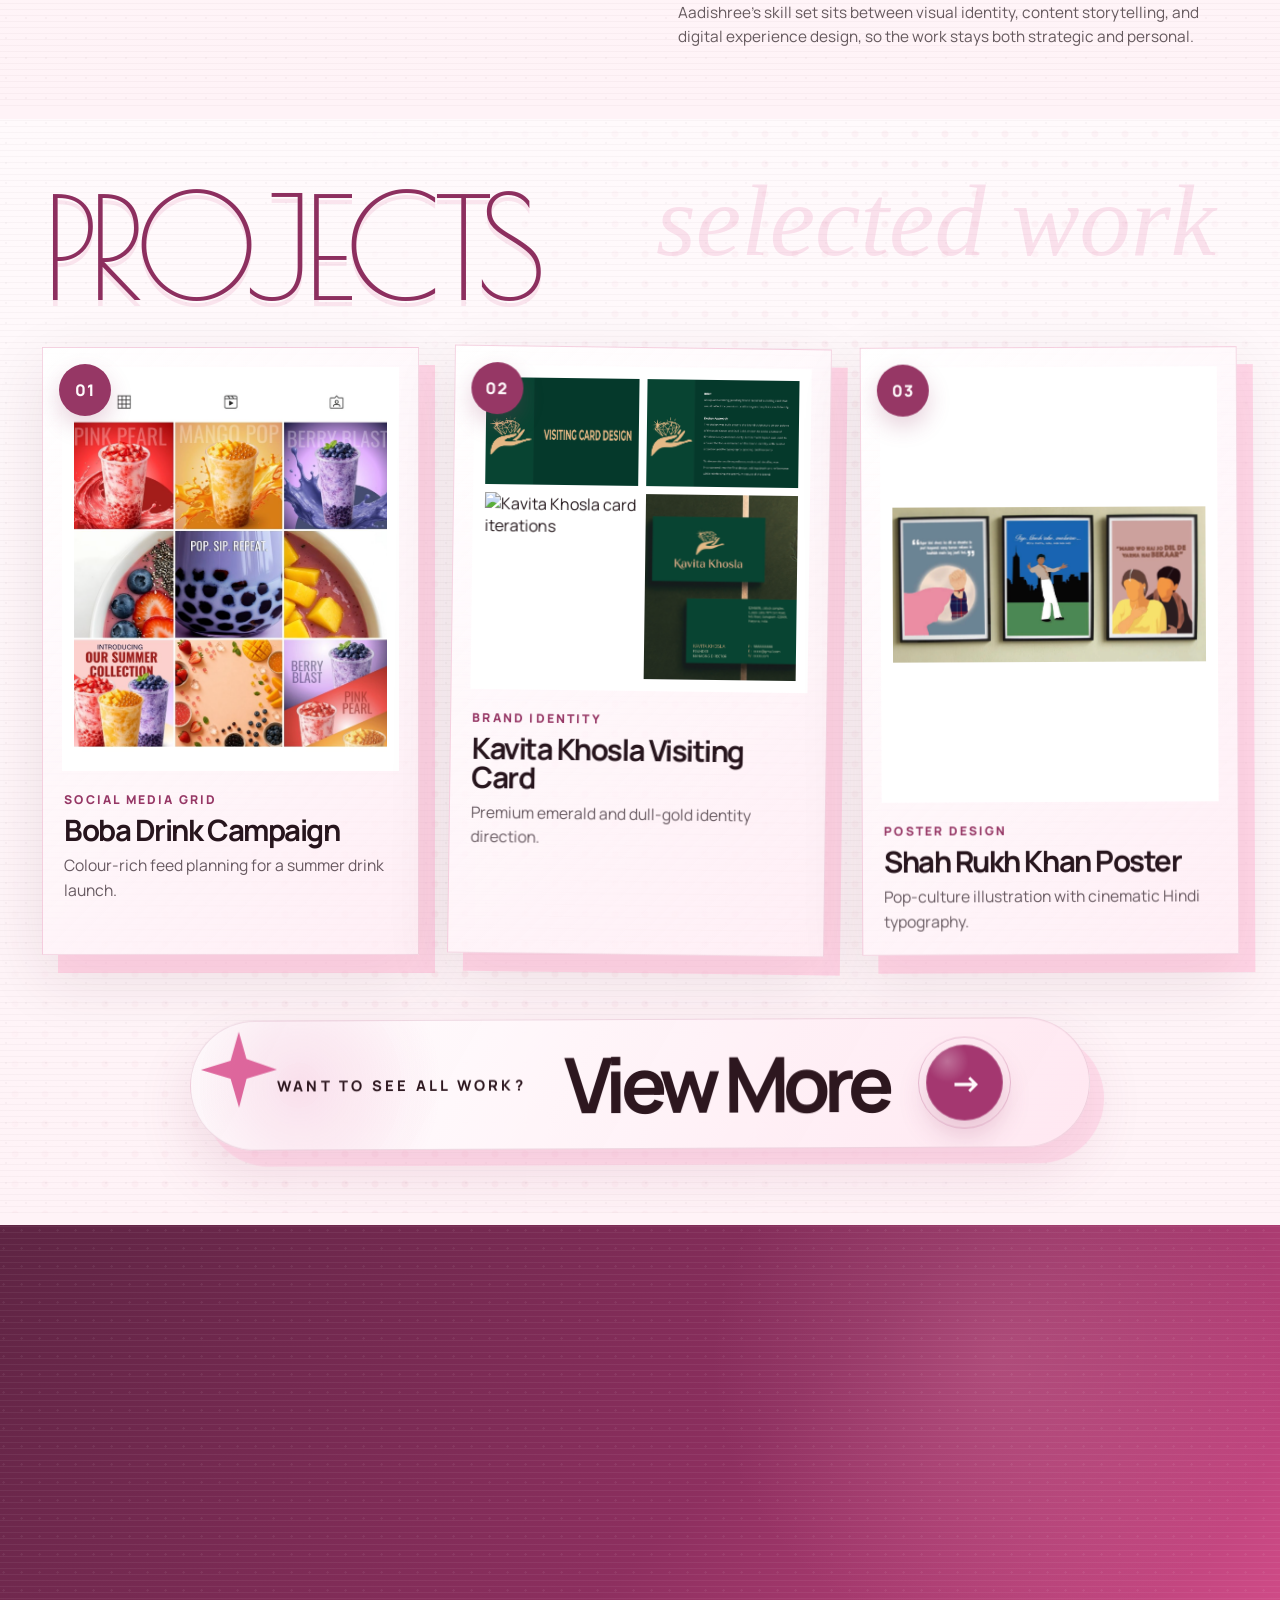
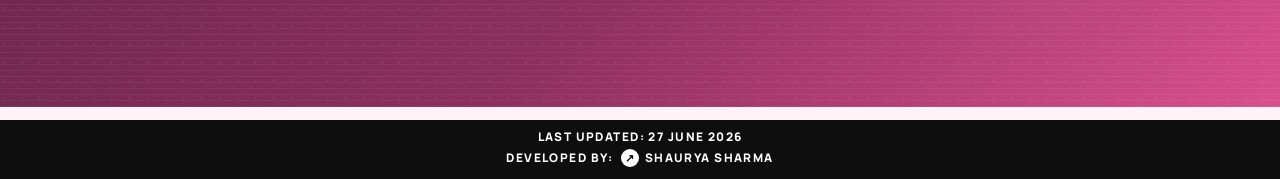
==== commit b0840441: "Fix readable logo crop" ====
--- a/index.html
+++ b/index.html
@@ -11,7 +11,7 @@
       rel="stylesheet"
     />
     <link rel="icon" type="image/png" href="./assets/a-square-design-logo.png" />
-    <link rel="stylesheet" href="./styles.css?v=84" />
+    <link rel="stylesheet" href="./styles.css?v=85" />
     <script src="./script.js" defer></script>
   </head>
   <body>
@@ -19,7 +19,7 @@
       <section class="bio-panel dark-panel intro-panel" id="top">
         <div class="fresh-cover">
           <a class="fresh-cover__brand" href="#top" aria-label="A Square Design home">
-            <img src="./assets/a-square-design-logo-readable.png" alt="" />
+            <img src="./assets/a-square-design-logo-readable.png?v=2" alt="" />
             <span>A Square Design</span>
           </a>
           <div class="fresh-cover__star fresh-cover__star--one" aria-hidden="true"></div>
@@ -105,7 +105,7 @@
         <div class="hero-scribble hero-scribble--two" aria-hidden="true"></div>
         <nav class="intro-nav" aria-label="Portfolio shortcuts" data-reveal="up">
           <a class="intro-brand" href="#top" aria-label="A Square Design home">
-            <img src="./assets/a-square-design-logo-readable.png" alt="" />
+            <img src="./assets/a-square-design-logo-readable.png?v=2" alt="" />
             <span>A Square Design</span>
           </a>
           <button class="mobile-menu-toggle" type="button" aria-label="Open menu" aria-expanded="false">
@@ -166,7 +166,7 @@
             </div>
 
             <div class="bio-company-mark">
-              <img src="./assets/a-square-design-logo-readable.png" alt="A Square Design logo" />
+              <img src="./assets/a-square-design-logo-readable.png?v=2" alt="A Square Design logo" />
               <div>
                 <span>Freelance Practice</span>
                 <strong>A Square Design</strong>
--- a/styles.css
+++ b/styles.css
@@ -5317,7 +5317,7 @@
 .fresh-cover {
   position: relative;
   min-height: 100vh;
-  overflow: hidden;
+  overflow: visible;
   padding: clamp(26px, 4vw, 58px) clamp(22px, 6vw, 88px) clamp(42px, 6vw, 82px);
   display: grid;
   grid-template-columns: minmax(290px, 0.78fr) minmax(360px, 1fr);
@@ -6727,6 +6727,7 @@
 .fresh-cover__brand img {
   width: 62px !important;
   height: 62px !important;
+  object-fit: contain !important;
   box-shadow: 0 10px 24px rgba(141, 47, 95, 0.18);
 }
 
@@ -6967,8 +6968,8 @@
   z-index: 8;
   display: inline-flex;
   align-items: center;
-  gap: 10px;
-  padding: 8px 14px 8px 8px;
+  gap: 16px;
+  padding: 12px 28px 12px 12px;
   border: 1px solid rgba(141, 47, 95, 0.18);
   border-radius: 999px;
   background: rgba(255, 255, 255, 0.72);
@@ -6987,14 +6988,15 @@
 }
 
 .fresh-cover__brand img {
-  width: 38px;
-  height: 38px;
-  border-radius: 50%;
-  object-fit: cover;
+  width: 64px;
+  height: 64px;
+  border-radius: 10px;
+  object-fit: contain;
+  flex-shrink: 0;
 }
 
 .fresh-cover__brand span {
-  font-size: 0.95rem;
+  font-size: 1.08rem;
 }
 
 .fresh-cover__star,
@@ -9340,7 +9342,7 @@
   width: 58px;
   height: 58px;
   border-radius: 14px;
-  object-fit: cover;
+  object-fit: contain;
   box-shadow: 0 12px 24px rgba(41, 15, 27, 0.18);
 }
 
